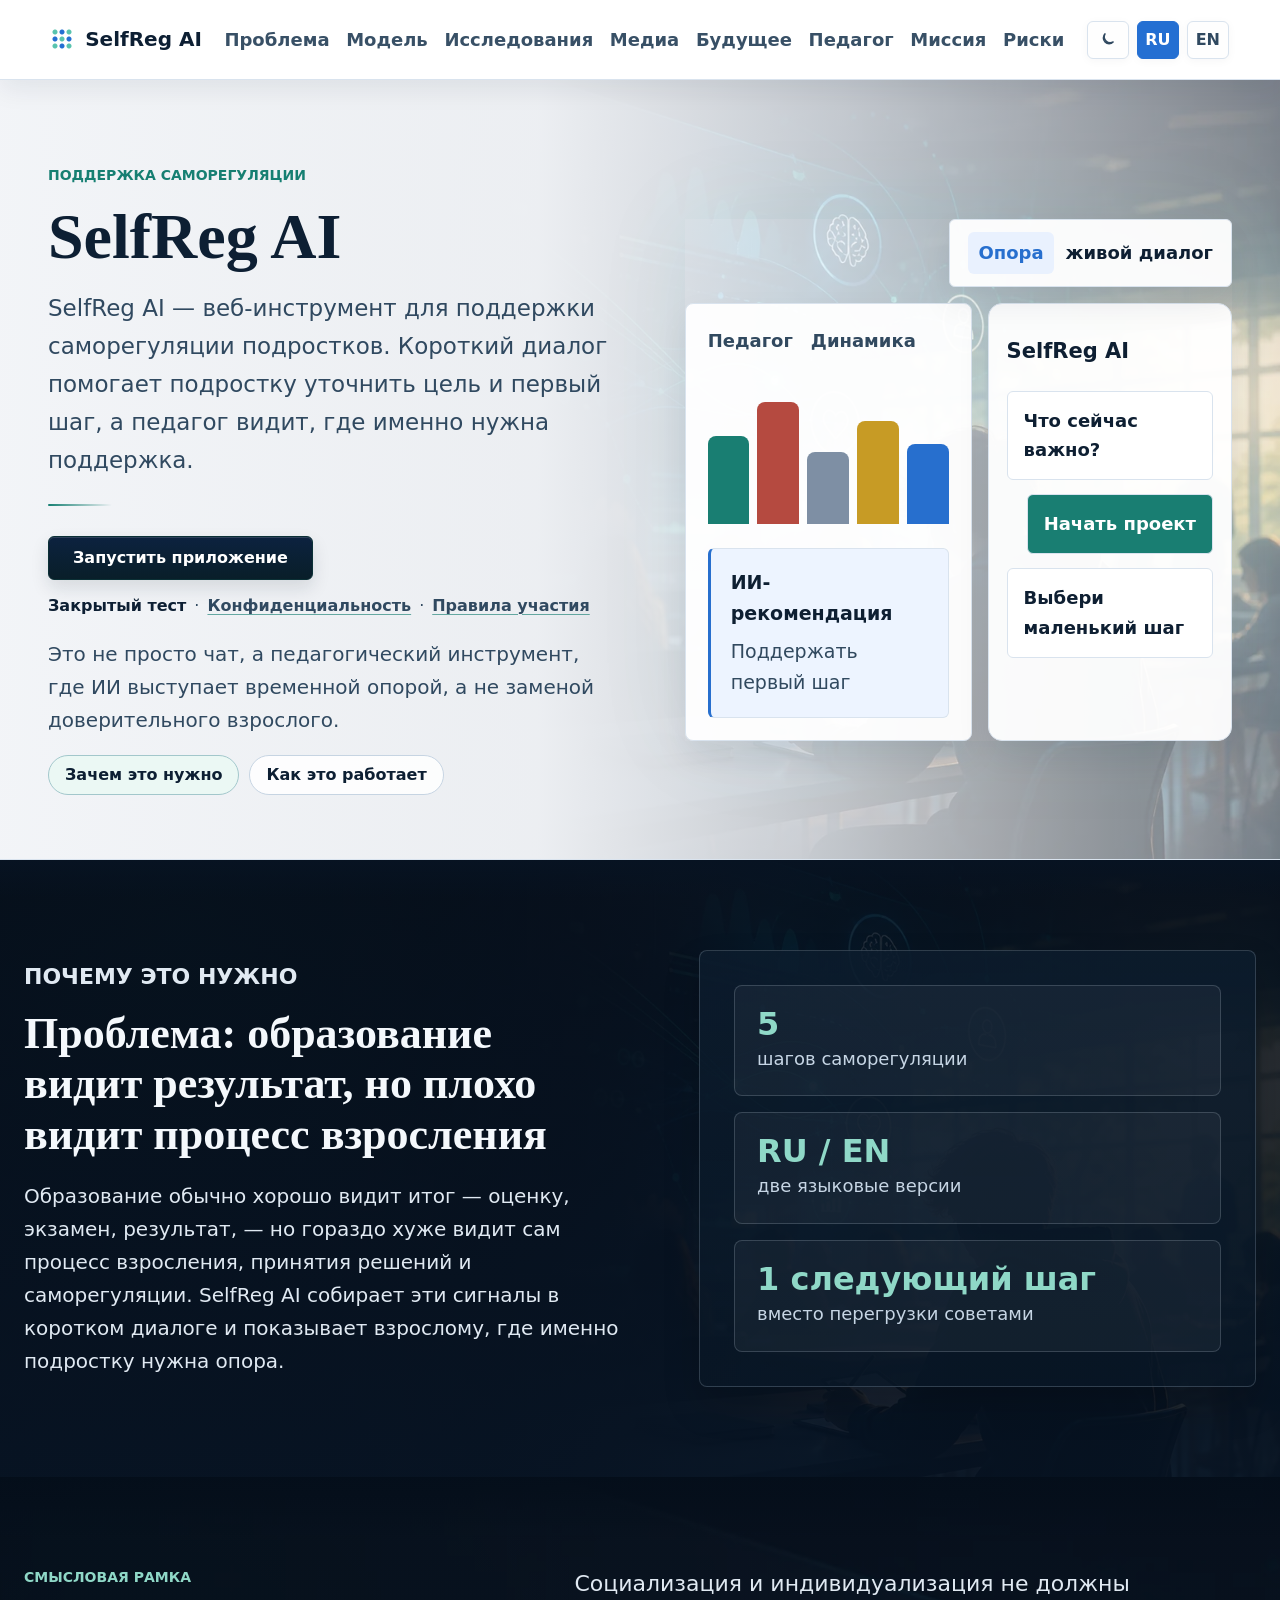
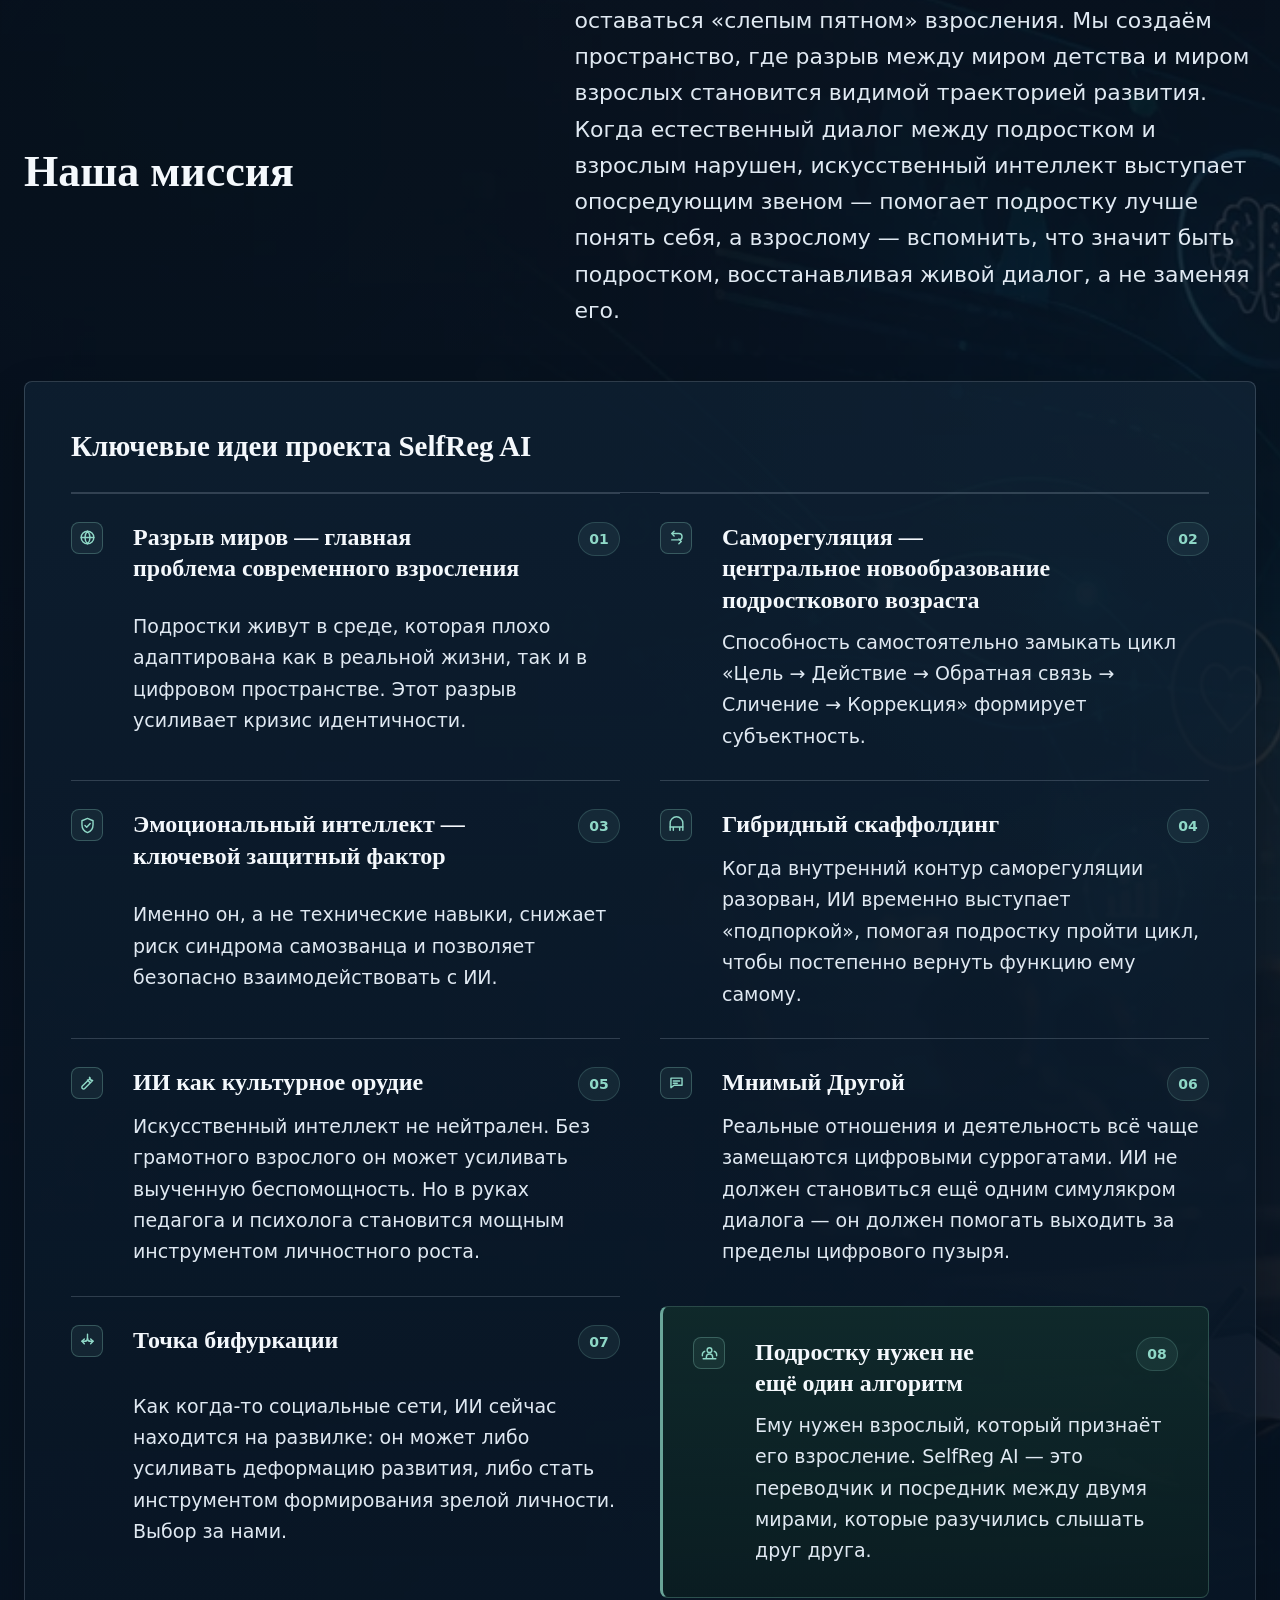
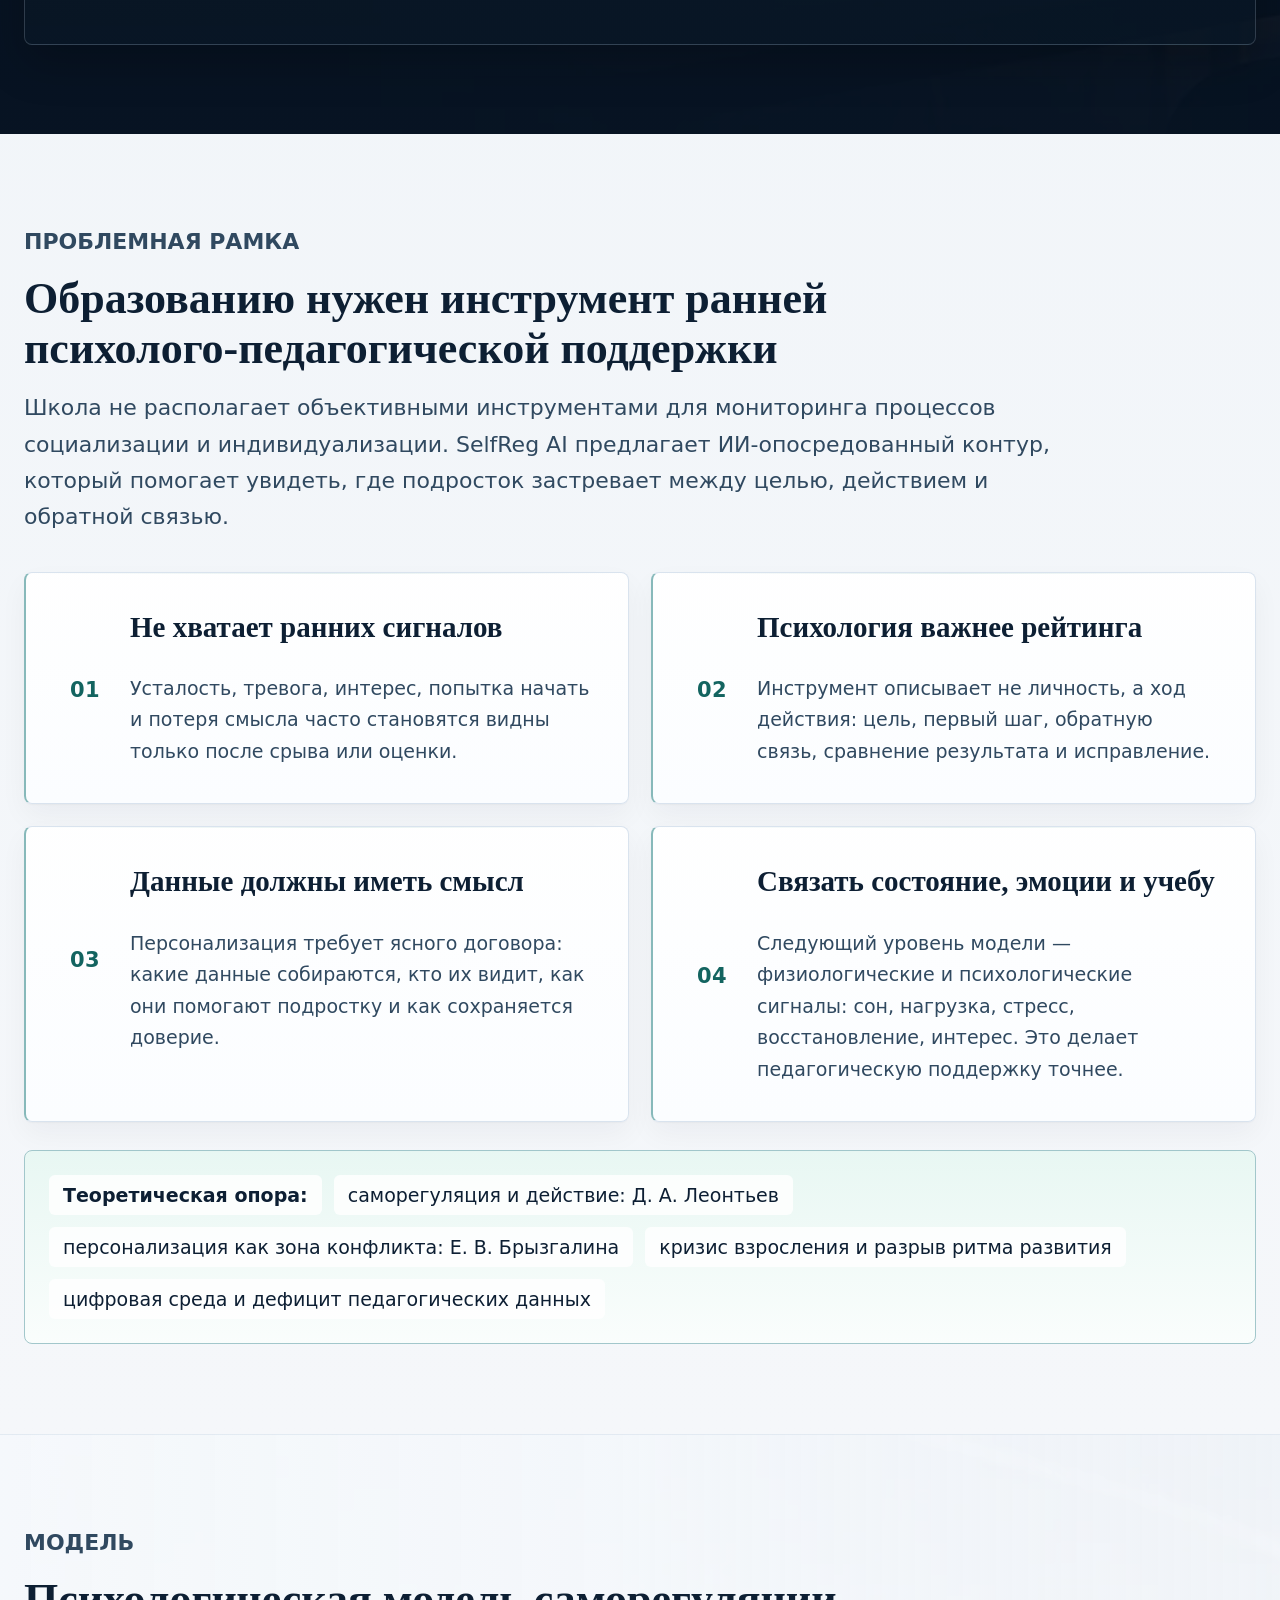
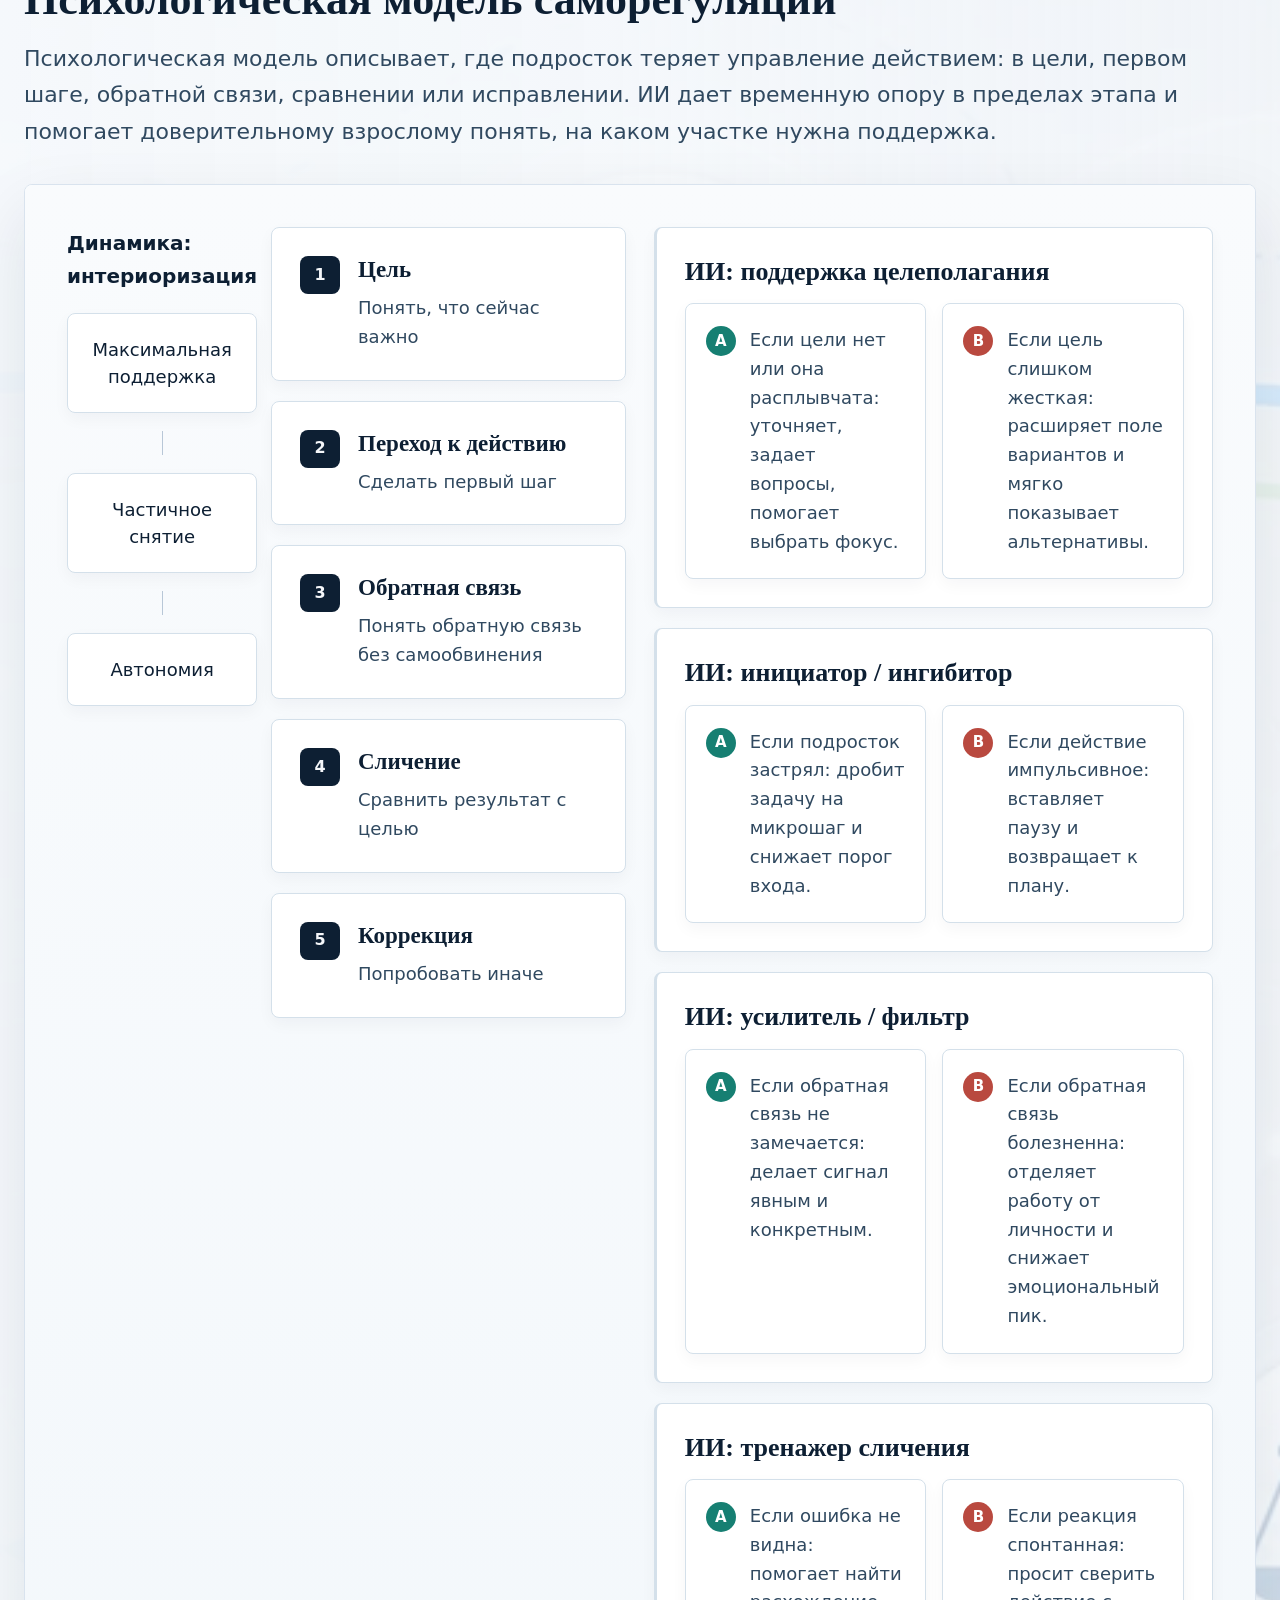
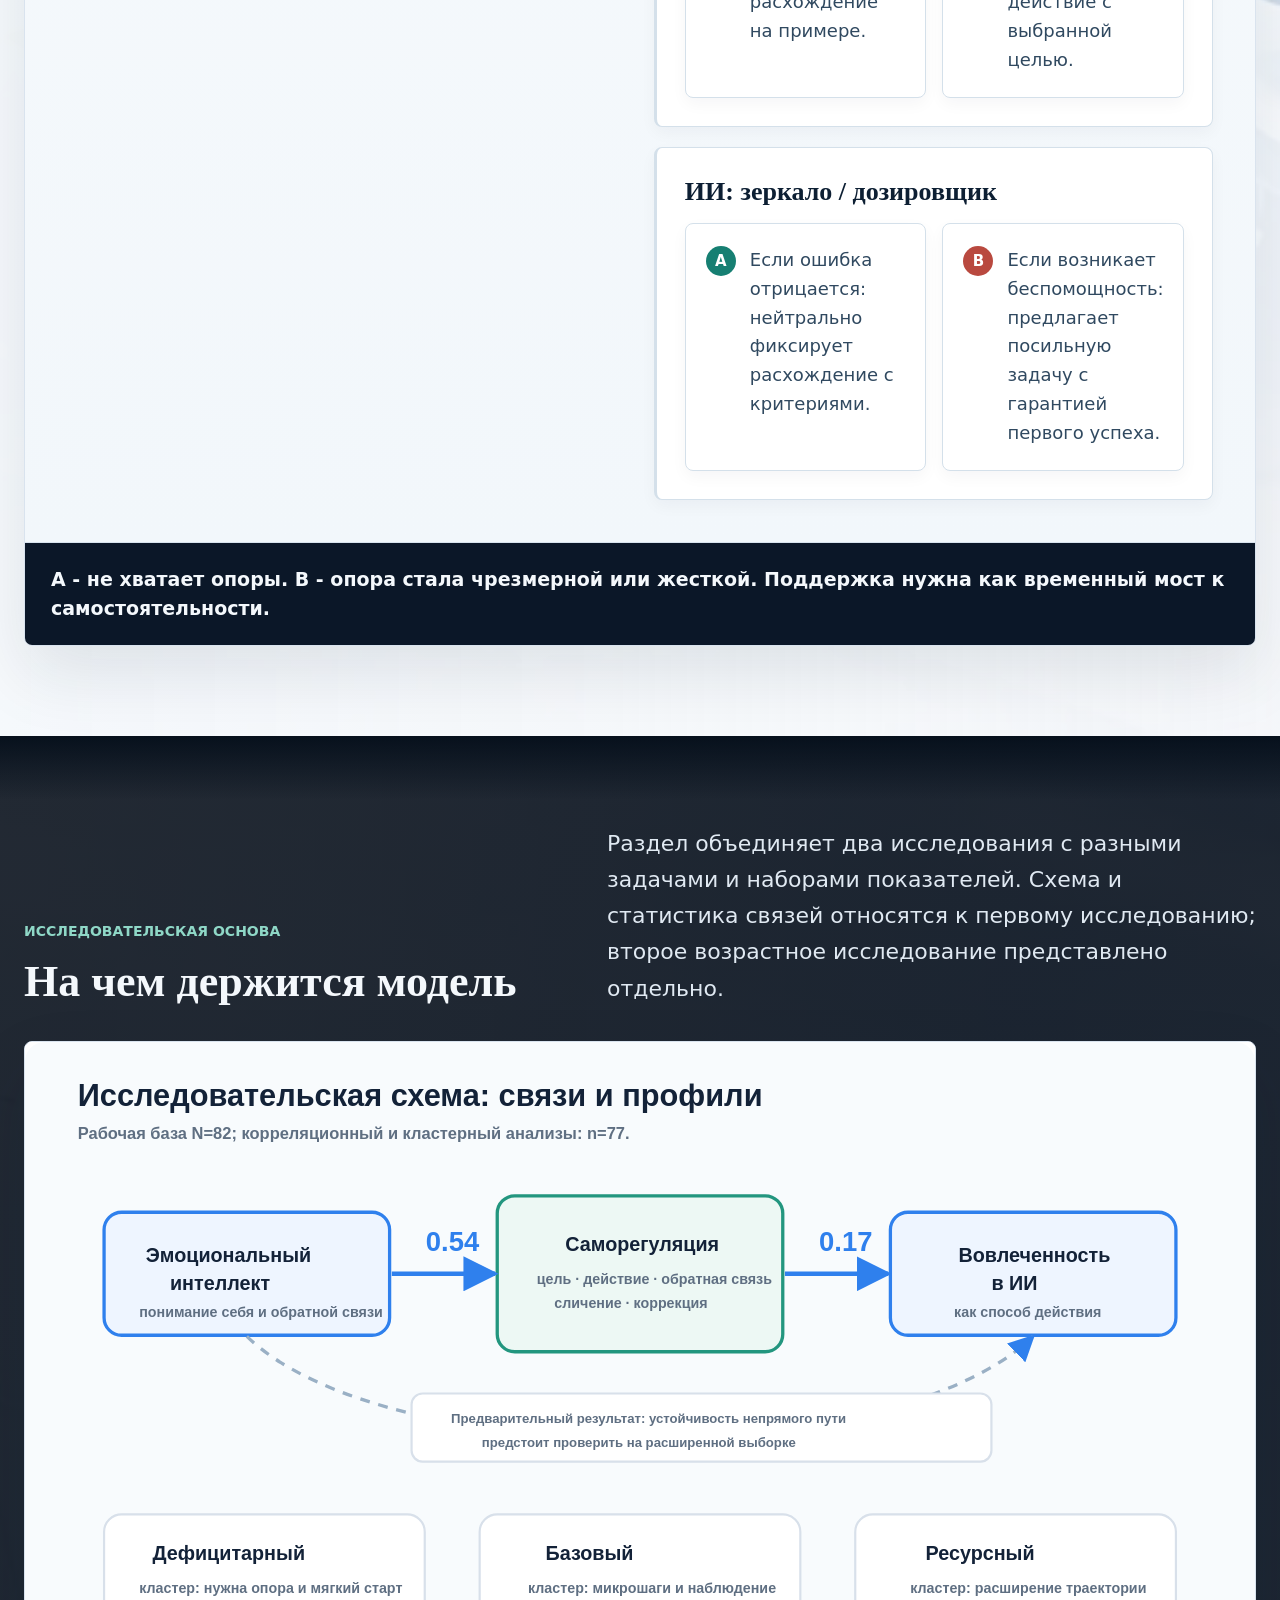
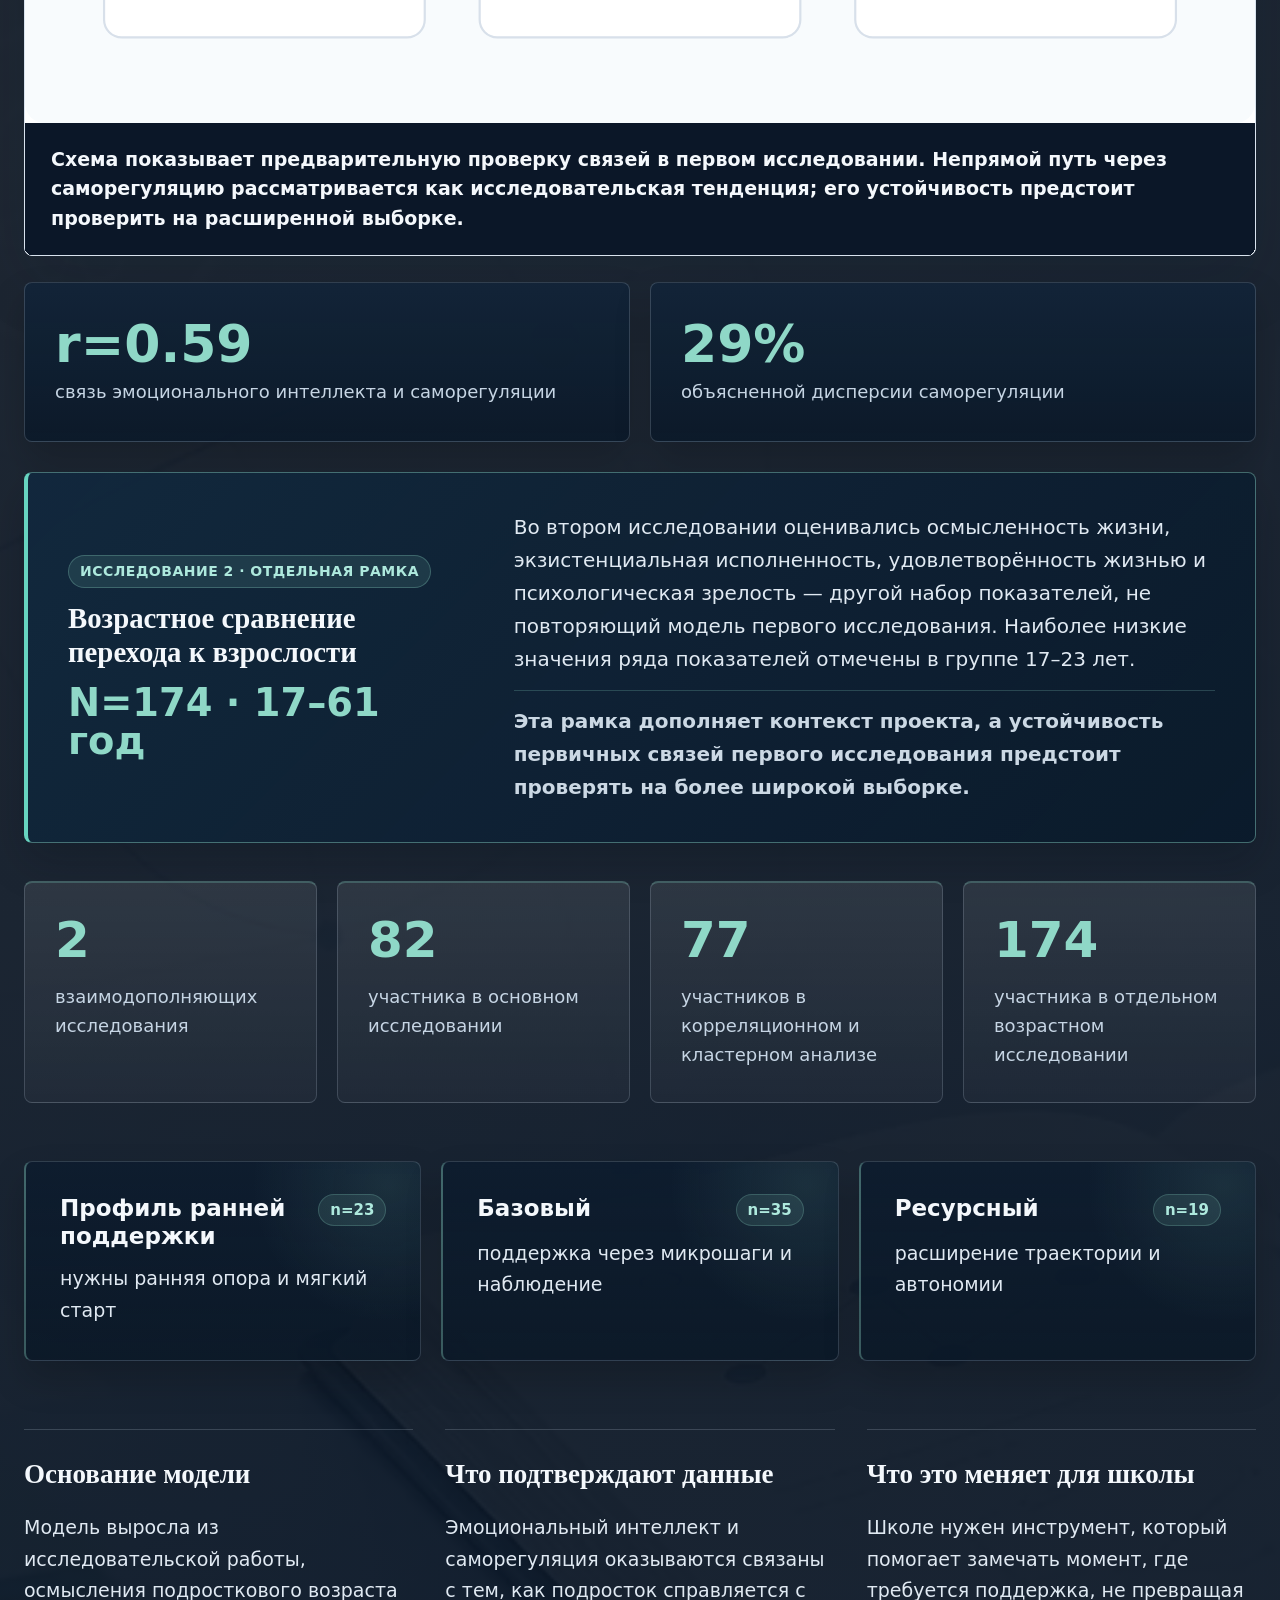
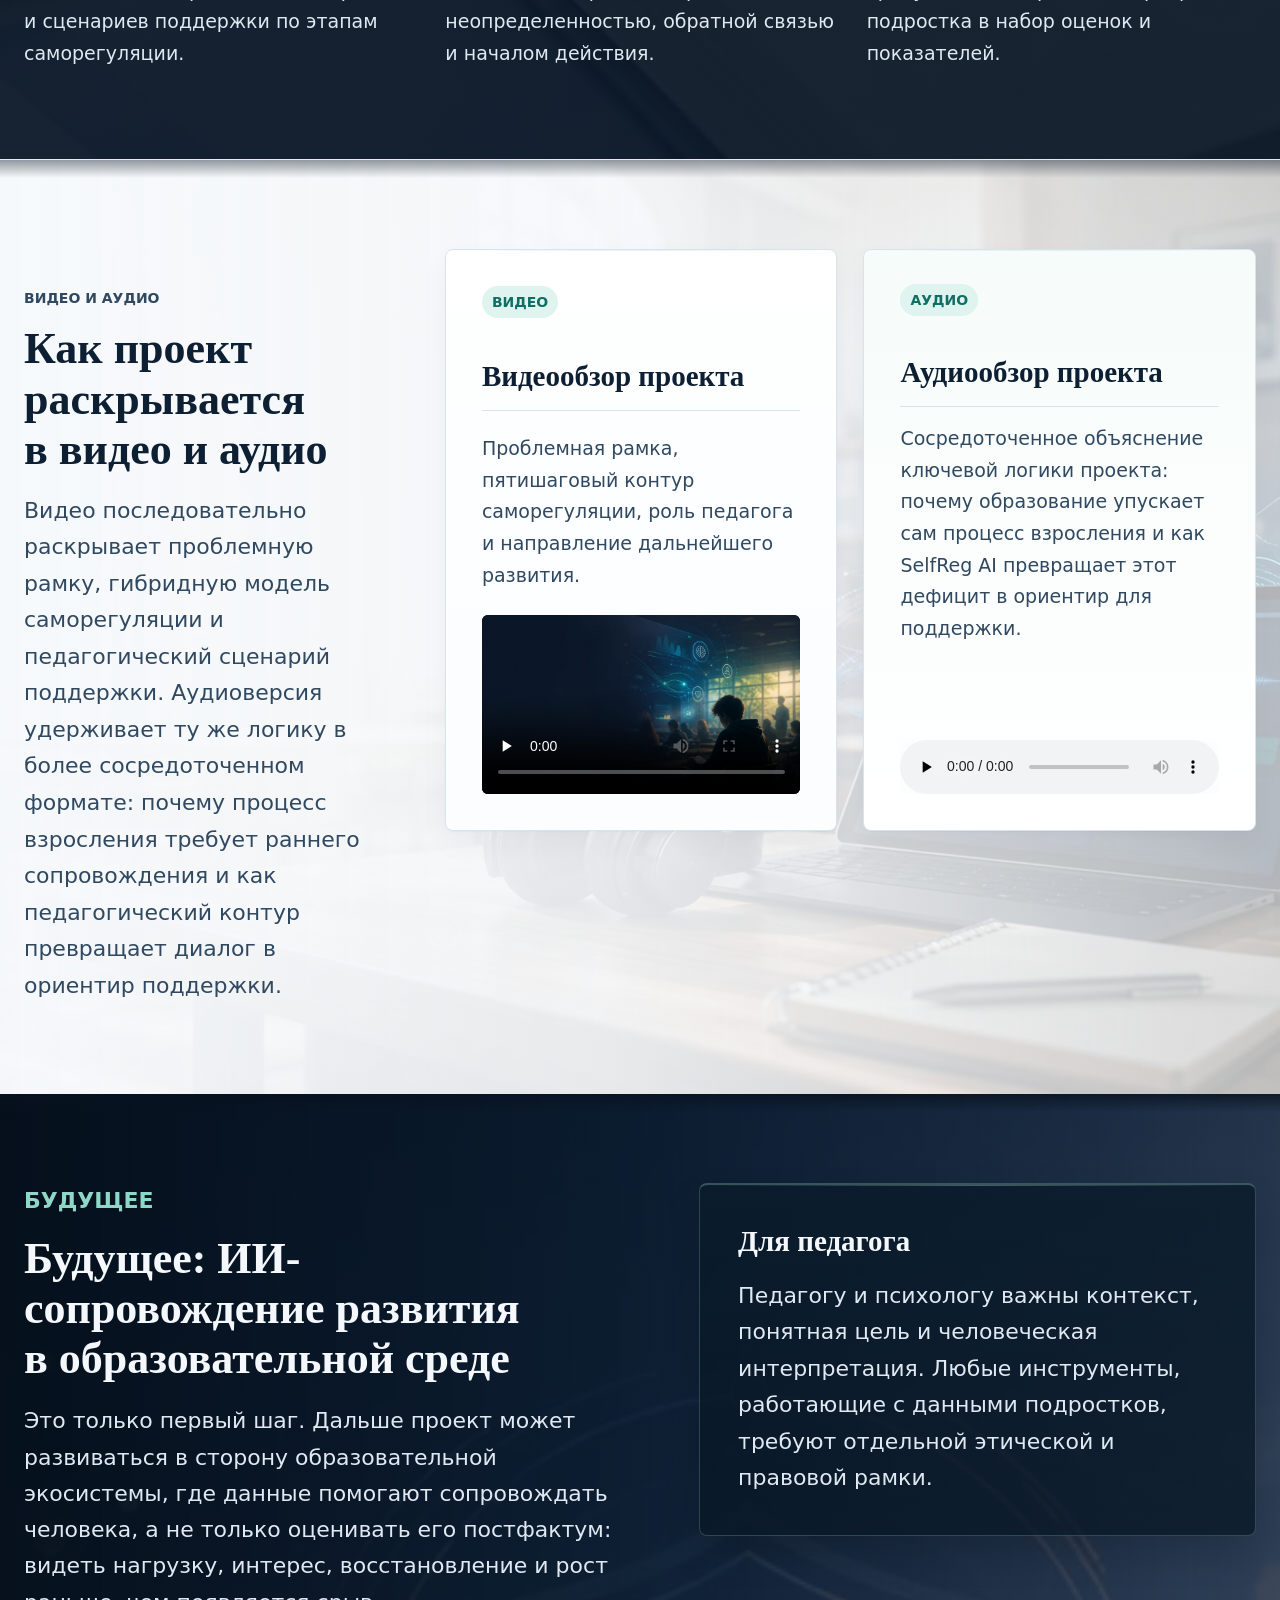
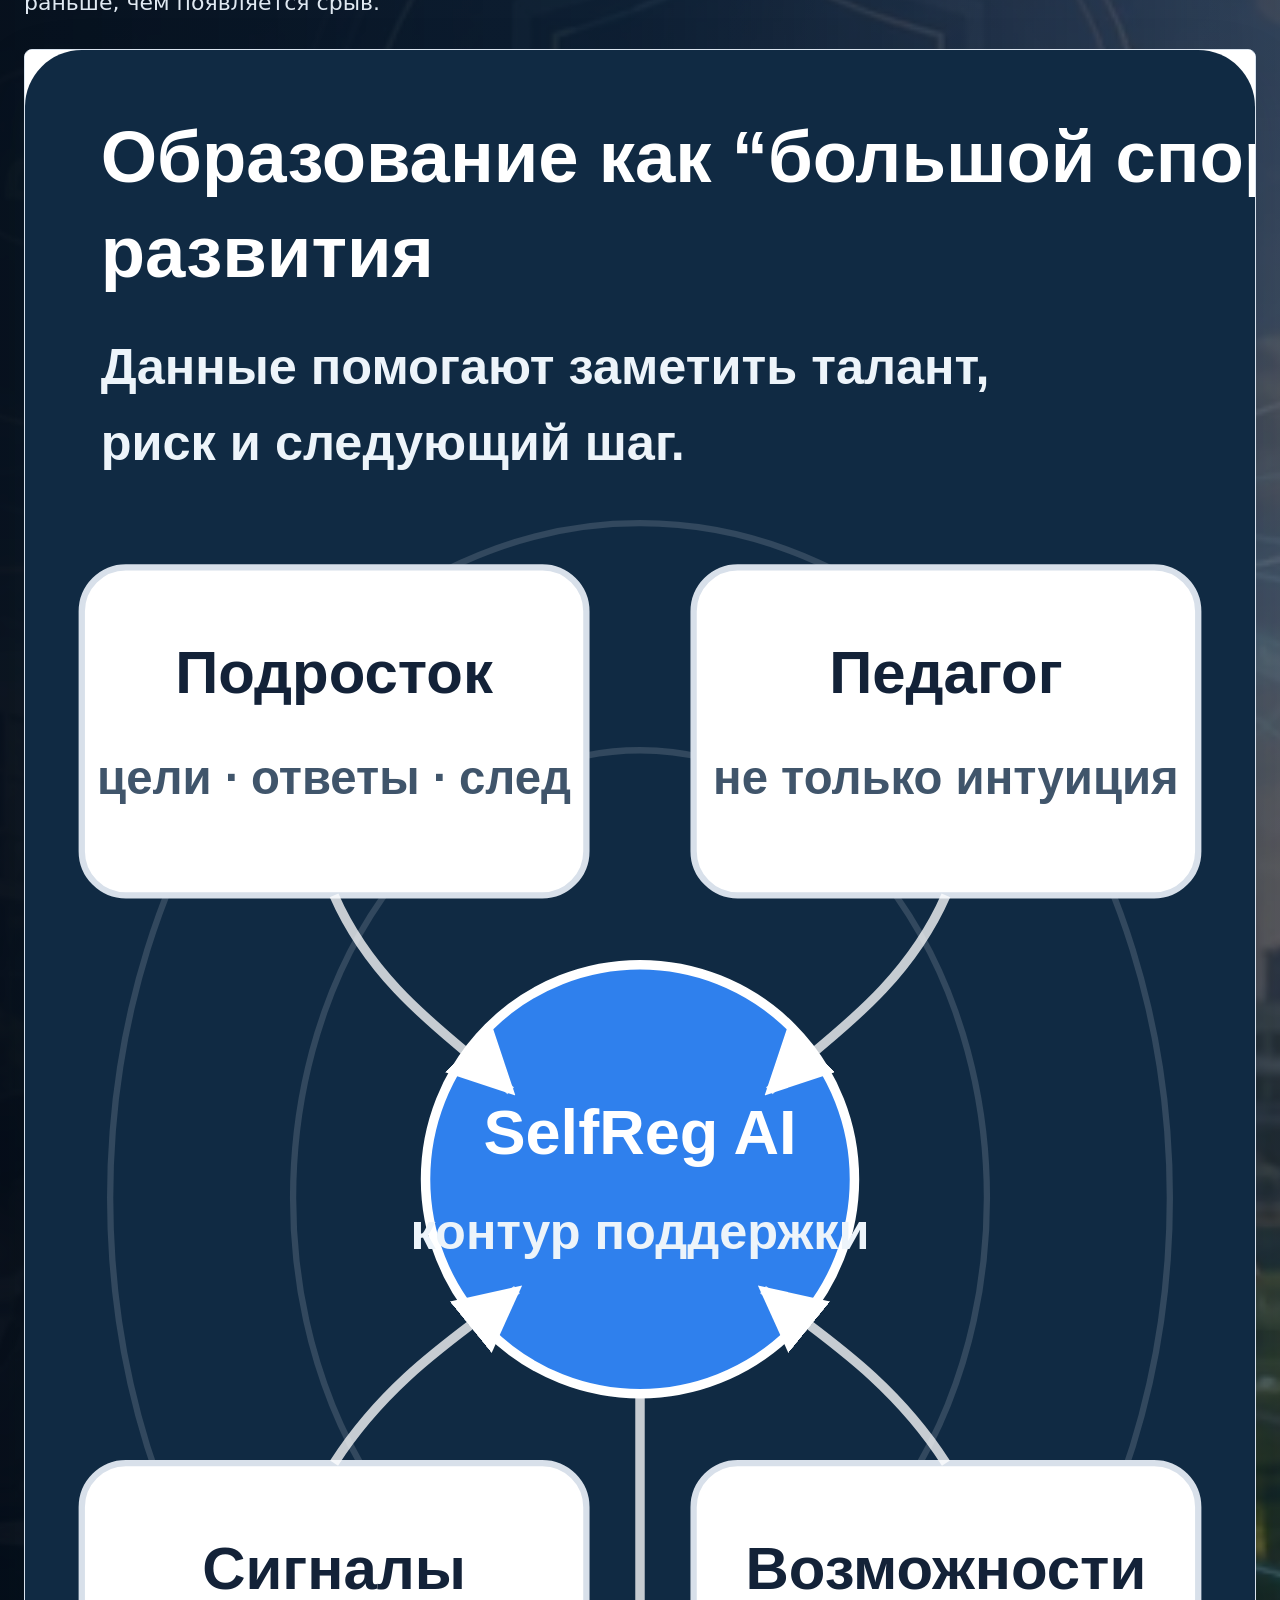
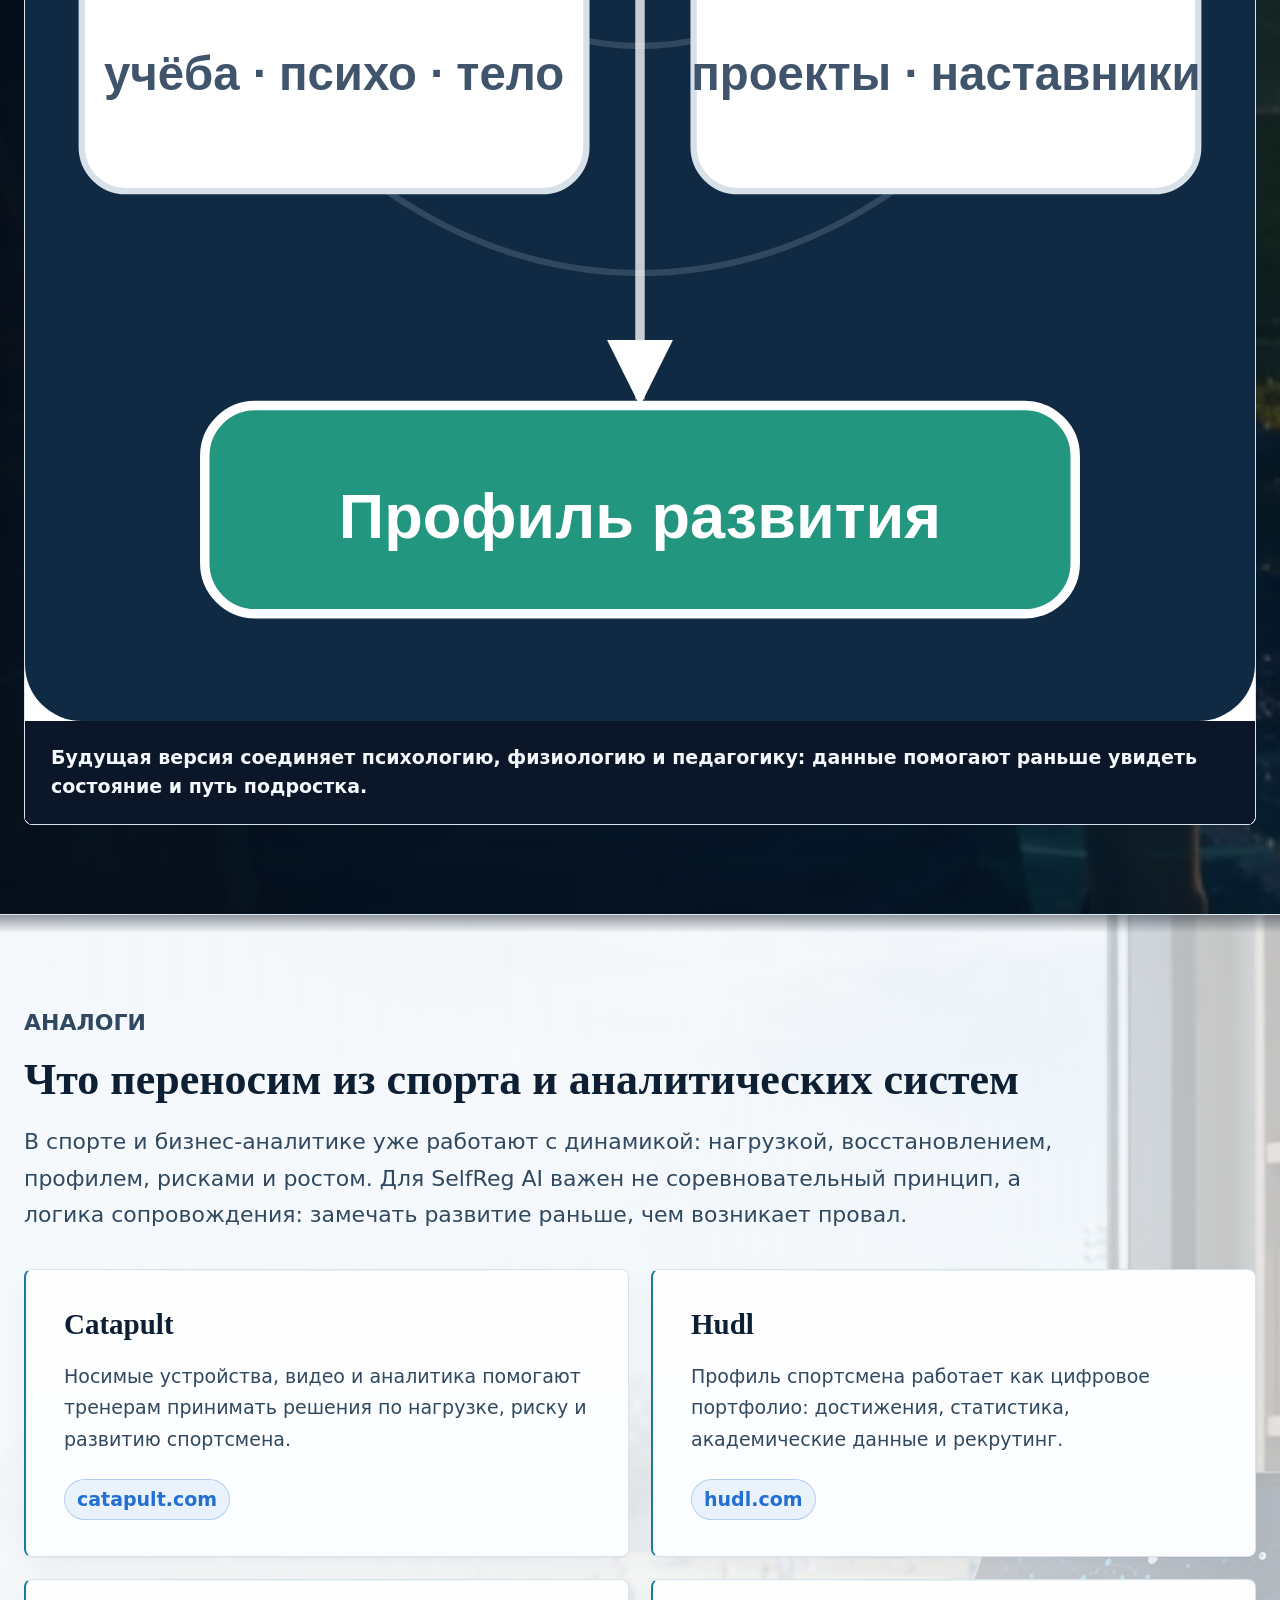
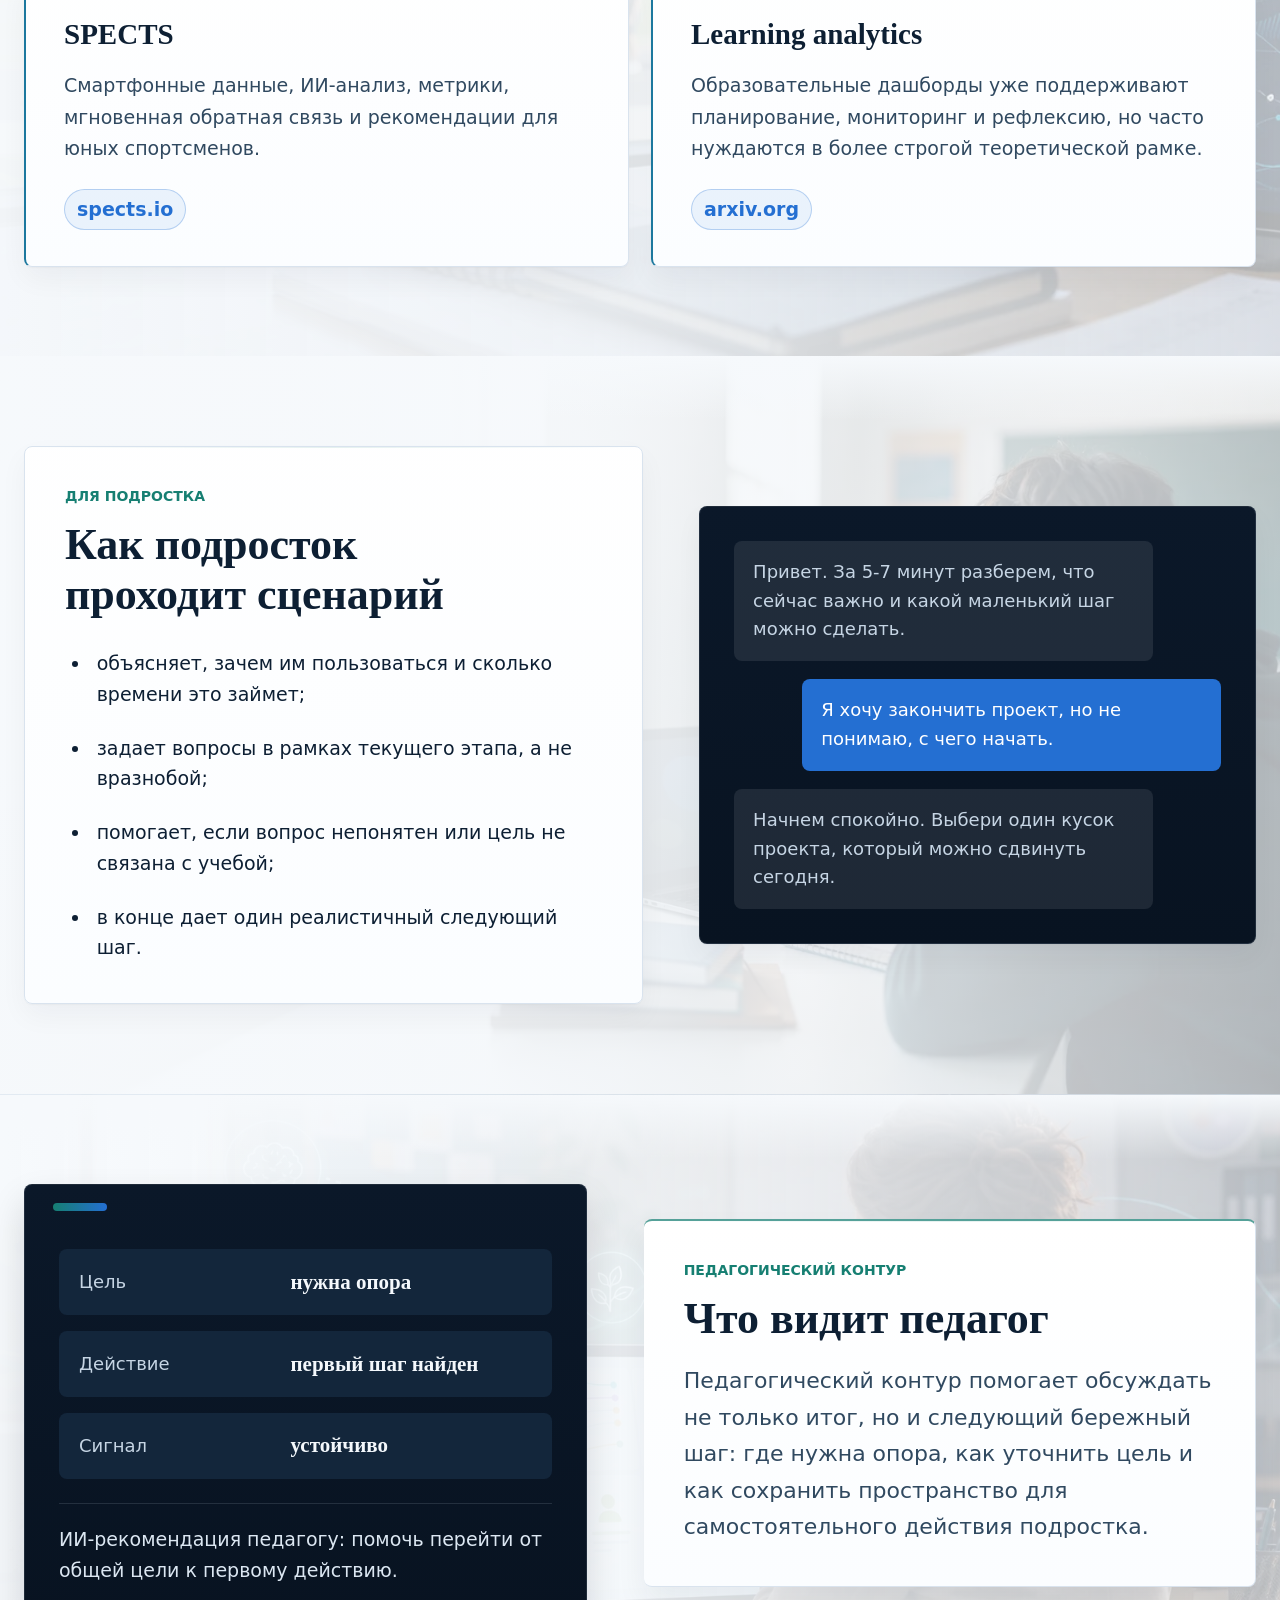
==== index.html @ c87f7f8f "feat: surface closed test links near launch" ====
﻿<!doctype html>
<html lang="ru">
  <head>
    <meta charset="utf-8" />
    <meta name="viewport" content="width=device-width, initial-scale=1" />
    <title data-i18n-title="documentTitle">SelfReg AI — поддержка саморегуляции подростков</title>
    <meta name="description" data-i18n-content="documentDescription" content="SelfReg AI — пространство педагогической поддержки саморегуляции подростков." />
    <meta name="robots" content="index, follow" />
    <meta name="theme-color" content="#2f80ed" />
    <link rel="canonical" data-seo-canonical href="https://selfreg-ai-networkschool.vercel.app/" />
    <link rel="alternate" hreflang="ru" href="https://selfreg-ai-networkschool.vercel.app/?lang=ru" />
    <link rel="alternate" hreflang="en" href="https://selfreg-ai-networkschool.vercel.app/?lang=en" />
    <link rel="alternate" hreflang="x-default" href="https://selfreg-ai-networkschool.vercel.app/" />
    <meta property="og:type" content="website" />
    <meta property="og:site_name" content="SelfReg AI" />
    <meta property="og:title" data-i18n-content="documentTitle" content="SelfReg AI — поддержка саморегуляции подростков" />
    <meta property="og:description" data-i18n-content="documentDescription" content="SelfReg AI — пространство педагогической поддержки саморегуляции подростков." />
    <meta property="og:url" data-seo-url content="https://selfreg-ai-networkschool.vercel.app/" />
    <meta property="og:image" content="https://selfreg-ai-networkschool.vercel.app/assets/bg-hero-selfreg-ai.png" />
    <meta property="og:image:width" content="1672" />
    <meta property="og:image:height" content="941" />
    <meta property="og:locale" data-seo-locale content="ru_RU" />
    <meta name="twitter:card" content="summary_large_image" />
    <meta name="twitter:title" data-i18n-content="documentTitle" content="SelfReg AI — поддержка саморегуляции подростков" />
    <meta name="twitter:description" data-i18n-content="documentDescription" content="SelfReg AI — пространство педагогической поддержки саморегуляции подростков." />
    <meta name="twitter:image" content="https://selfreg-ai-networkschool.vercel.app/assets/bg-hero-selfreg-ai.png" />
    <link rel="icon" href="favicon.svg" type="image/svg+xml" />
    <link rel="manifest" href="site.webmanifest" />
    <link rel="preload" as="image" href="assets/bg-hero-selfreg-ai.webp" />
  <link rel="stylesheet" href="styles.css?v=20260715-readability-v6" />
  </head>
  <body>
    <a class="skip-link" href="#top" data-i18n="skipToContent">Перейти к содержимому</a>
    <header class="nav">
      <a class="brand" href="#top" aria-label="Главная SelfReg AI" data-i18n-aria-label="brandHome">SelfReg AI</a>
      <nav class="primary-nav" aria-label="Основная навигация" data-i18n-aria-label="navLabel">
        <a href="#problem-frame" data-i18n="navProblem">Проблема</a>
        <a href="#loop" data-i18n="navLoop">Модель</a>
        <a href="#evidence" data-i18n="navArchitecture">Исследования</a>
        <a href="#media" data-i18n="navMedia">Медиа</a>
        <a href="#future" data-i18n="navFuture">Будущее</a>
        <a href="#teacher" data-i18n="navTeacher">Педагог</a>
        <a href="#mission" data-i18n="navMission">Миссия</a>
        <a href="#risks" data-i18n="navRisks">Риски</a>
      </nav>
      <details class="mobile-section-menu">
        <summary>
          <span data-i18n="mobileNavLabel">Разделы лендинга</span>
          <span class="mobile-section-menu-icon" aria-hidden="true"></span>
        </summary>
        <nav class="mobile-section-links" aria-label="Основная навигация" data-i18n-aria-label="navLabel">
          <a href="#problem-frame" data-i18n="navProblem">Проблема</a>
          <a href="#loop" data-i18n="navLoop">Модель</a>
          <a href="#evidence" data-i18n="navArchitecture">Исследования</a>
          <a href="#media" data-i18n="navMedia">Медиа</a>
          <a href="#future" data-i18n="navFuture">Будущее</a>
          <a href="#teacher" data-i18n="navTeacher">Педагог</a>
          <a href="#mission" data-i18n="navMission">Миссия</a>
          <a href="#risks" data-i18n="navRisks">Риски</a>
        </nav>
      </details>
      <div class="nav-actions">
        <button class="theme-toggle" type="button" data-theme-toggle aria-label="Включить тёмную тему" title="Включить тёмную тему">
          <svg class="theme-icon theme-icon-sun" viewBox="0 0 24 24" aria-hidden="true">
            <circle cx="12" cy="12" r="4"></circle>
            <path d="M12 2v2.5M12 19.5V22M4.93 4.93 6.7 6.7M17.3 17.3l1.77 1.77M2 12h2.5M19.5 12H22M4.93 19.07 6.7 17.3M17.3 6.7l1.77-1.77"></path>
          </svg>
          <svg class="theme-icon theme-icon-moon" viewBox="0 0 24 24" aria-hidden="true">
            <path d="M20 15.5A8.5 8.5 0 0 1 8.5 4 7 7 0 1 0 20 15.5Z"></path>
          </svg>
        </button>
        <div class="lang-switch" aria-label="Выбор языка" data-i18n-aria-label="languageLabel">
          <button data-lang-button="ru" type="button">RU</button>
          <button data-lang-button="en" type="button">EN</button>
        </div>
      </div>
    </header>

    <main id="top">
      <section class="hero" aria-labelledby="hero-title">
        <div class="hero-visual" aria-hidden="true">
          <div class="teacher-mockup">
            <div class="mockup-topline">
              <span data-i18n="visualTeacher">Педагог</span>
              <span data-i18n="visualDashboard">Динамика</span>
            </div>
            <div class="stage-bars">
              <span class="stage goal"></span>
              <span class="stage action"></span>
              <span class="stage feedback"></span>
              <span class="stage compare"></span>
              <span class="stage correct"></span>
            </div>
            <div class="insight-card">
              <b data-i18n="visualInsightTitle">ИИ-рекомендация</b>
              <span data-i18n="visualInsightText">Поддержать первый шаг</span>
            </div>
          </div>
          <div class="student-phone">
            <div class="phone-header">SelfReg AI</div>
            <div class="phone-bubble bot" data-i18n="visualQuestion">Что сейчас важно?</div>
            <div class="phone-bubble user" data-i18n="visualAnswer">Начать проект</div>
            <div class="phone-bubble bot" data-i18n="visualNextStep">Выбери маленький шаг</div>
          </div>
          <div class="api-key">
            <span data-i18n="visualApiMode">Опора</span>
            <b data-i18n="visualApi">живой диалог</b>
          </div>
        </div>
        <div class="hero-copy">
          <p class="eyebrow" data-i18n="eyebrow">Поддержка саморегуляции</p>
          <h1 id="hero-title">SelfReg AI</h1>
          <p class="lead" data-i18n="lead">SelfReg AI — веб-инструмент для поддержки саморегуляции подростков. Короткий диалог помогает подростку уточнить цель и первый шаг, а педагог видит, где именно нужна поддержка.</p>
          <div class="actions app-actions" aria-label="Application link">
            <a class="primary" href="https://selfreg-ai.vercel.app" target="_blank" rel="noopener" data-i18n="appLink">Запустить приложение</a>
          </div>
          <div class="hero-test-links">
            <strong data-i18n="footerLegal">Закрытый тест</strong>
            <span aria-hidden="true">·</span>
            <a href="privacy?lang=ru" data-legal-page="privacy" data-i18n="footerPrivacy">Конфиденциальность</a>
            <span aria-hidden="true">·</span>
            <a href="terms?lang=ru" data-legal-page="terms" data-i18n="footerTerms">Правила участия</a>
          </div>
          <p class="hero-note" data-i18n="heroNote">Это не просто чат, а педагогический инструмент, где ИИ выступает временной опорой, а не заменой доверительного взрослого.</p>
          <div class="hero-links">
            <a class="primary" href="#story" data-i18n="primaryProblem">Зачем это нужно</a>
            <a class="secondary" href="#loop" data-i18n="secondary">Как это работает</a>
          </div>
        </div>
      </section>

      <section id="story" class="section">
        <div class="content split story-shell">
          <div>
            <p class="section-kicker" data-i18n="storyKicker">Почему это нужно</p>
            <h2 data-i18n="storyTitle">Проблема: образование видит результат, но плохо видит процесс взросления</h2>
            <p data-i18n="storyText">В школе обычно фиксируются оценки, посещаемость, дисциплина и итог работы. Но педагог редко видит, как подросток ставит цель, где застревает перед первым шагом, как переживает обратную связь и где теряет саморегуляцию. SelfReg AI собирает эти сигналы в коротком диалоге и показывает их взрослому в понятной форме.</p>
          </div>
          <div class="evidence-panel" aria-label="Project focus">
            <div><strong>5</strong><span data-i18n="metricLoop">шагов саморегуляции</span></div>
            <div><strong>RU / EN</strong><span data-i18n="metricLang">две языковые версии</span></div>
            <div><strong data-i18n="metricApiLabel">1 следующий шаг</strong><span data-i18n="metricByok">вместо перегрузки советами</span></div>
          </div>
        </div>
      </section>

      <section id="mission" class="section">
        <div class="content">
          <div class="mission-shell">
            <div class="mission-intro">
              <p class="section-kicker" data-i18n="missionKicker">Смысловая рамка</p>
              <h2 data-i18n="missionTitle">Наша миссия</h2>
              <p class="wide" data-i18n="missionIntro">Социализация и индивидуализация не должны оставаться «слепым пятном» взросления. Мы создаём пространство, где разрыв между миром детства и миром взрослых становится видимой траекторией развития. Когда естественный диалог между подростком и взрослым нарушен, искусственный интеллект выступает опосредующим звеном — помогает подростку лучше понять себя, а взрослому — вспомнить, что значит быть подростком, восстанавливая живой диалог, а не заменяя его.</p>
            </div>
            <div class="mission-principles">
              <div class="mission-principles-head">
                <h3 data-i18n="missionKeyIdeasTitle">Ключевые идеи проекта SelfReg AI</h3>
              </div>
              <div class="principles-grid">
                <article class="principle-card">
                  <span class="principle-number">01</span>
                  <span class="principle-icon icon-world" aria-hidden="true">
                    <svg viewBox="0 0 24 24"><circle cx="12" cy="12" r="8"></circle><path d="M4 12h16M12 4c2.2 2.1 3.2 4.8 3.2 8s-1 5.9-3.2 8M12 4C9.8 6.1 8.8 8.8 8.8 12s1 5.9 3.2 8"></path></svg>
                  </span>
                  <h4 data-i18n="missionPoint1Title">Разрыв миров — главная проблема современного взросления</h4>
                  <p data-i18n="missionPoint1Text">Подростки живут в среде, которая плохо адаптирована как в реальной жизни, так и в цифровом пространстве. Этот разрыв усиливает кризис идентичности.</p>
                </article>
                <article class="principle-card">
                  <span class="principle-number">02</span>
                  <span class="principle-icon icon-loop" aria-hidden="true">
                    <svg viewBox="0 0 24 24"><path d="M7 7h8a4 4 0 0 1 0 8H6"></path><path d="m9 4-3 3 3 3M15 20l3-3-3-3"></path></svg>
                  </span>
                  <h4 data-i18n="missionPoint2Title">Саморегуляция — центральное новообразование подросткового возраста</h4>
                  <p data-i18n="missionPoint2Text">Способность самостоятельно замыкать цикл «Цель → Действие → Обратная связь → Сличение → Коррекция» формирует субъектность.</p>
                </article>
                <article class="principle-card">
                  <span class="principle-number">03</span>
                  <span class="principle-icon icon-shield" aria-hidden="true">
                    <svg viewBox="0 0 24 24"><path d="M12 3 5 6v5c0 4.5 2.8 8.4 7 10 4.2-1.6 7-5.5 7-10V6l-7-3Z"></path><path d="m8.8 12 2.2 2.2 4.4-4.7"></path></svg>
                  </span>
                  <h4 data-i18n="missionPoint3Title">Эмоциональный интеллект — ключевой защитный фактор</h4>
                  <p data-i18n="missionPoint3Text">Именно он, а не технические навыки, снижает риск синдрома самозванца и позволяет безопасно взаимодействовать с ИИ.</p>
                </article>
                <article class="principle-card">
                  <span class="principle-number">04</span>
                  <span class="principle-icon icon-bridge" aria-hidden="true">
                    <svg viewBox="0 0 24 24"><path d="M4 18V9a8 8 0 0 1 16 0v9"></path><path d="M4 14h16M8 18v-4M16 18v-4"></path></svg>
                  </span>
                  <h4 data-i18n="missionPoint4Title">Гибридный скаффолдинг</h4>
                  <p data-i18n="missionPoint4Text">Когда внутренний контур саморегуляции разорван, ИИ временно выступает «подпоркой», помогая подростку пройти цикл, чтобы постепенно вернуть функцию ему самому.</p>
                </article>
                <article class="principle-card">
                  <span class="principle-number">05</span>
                  <span class="principle-icon icon-tool" aria-hidden="true">
                    <svg viewBox="0 0 24 24"><path d="M14.5 5.5a4 4 0 0 0 4 4L8.5 19.5a2.1 2.1 0 0 1-3-3L15.5 6.5a4 4 0 0 0-1-1Z"></path><path d="m12 9 3 3"></path></svg>
                  </span>
                  <h4 data-i18n="missionPoint5Title">ИИ как культурное орудие</h4>
                  <p data-i18n="missionPoint5Text">Искусственный интеллект не нейтрален. Без грамотного взрослого он может усиливать выученную беспомощность. Но в руках педагога и психолога становится мощным инструментом личностного роста.</p>
                </article>
                <article class="principle-card">
                  <span class="principle-number">06</span>
                  <span class="principle-icon icon-dialog" aria-hidden="true">
                    <svg viewBox="0 0 24 24"><path d="M5 6.5h14v9H9l-4 3v-12Z"></path><path d="M8 10h8M8 13h5"></path></svg>
                  </span>
                  <h4 data-i18n="missionPoint6Title">Мнимый Другой</h4>
                  <p data-i18n="missionPoint6Text">Реальные отношения и деятельность всё чаще замещаются цифровыми суррогатами. ИИ не должен становиться ещё одним симулякром диалога — он должен помогать выходить за пределы цифрового пузыря.</p>
                </article>
                <article class="principle-card">
                  <span class="principle-number">07</span>
                  <span class="principle-icon icon-choice" aria-hidden="true">
                    <svg viewBox="0 0 24 24"><path d="M12 4v5c0 2.2-1.8 4-4 4H5"></path><path d="M12 9c0 2.2 1.8 4 4 4h3"></path><path d="m16 10 3 3-3 3M8 10l-3 3 3 3"></path></svg>
                  </span>
                  <h4 data-i18n="missionPoint7Title">Точка бифуркации</h4>
                  <p data-i18n="missionPoint7Text">Как когда-то социальные сети, ИИ сейчас находится на развилке: он может либо усиливать деформацию развития, либо стать инструментом формирования зрелой личности. Выбор за нами.</p>
                </article>
                <article class="principle-card principle-card-featured">
                  <span class="principle-number">08</span>
                  <span class="principle-icon icon-adult" aria-hidden="true">
                    <svg viewBox="0 0 24 24"><path d="M8 19v-1a4 4 0 0 1 8 0v1"></path><circle cx="12" cy="9" r="3"></circle><path d="M4 20h16M18 10.5c1.7.6 3 2.2 3 4.1V16M6 10.5c-1.7.6-3 2.2-3 4.1V16"></path></svg>
                  </span>
                  <h4 data-i18n="missionPoint8Title">Подростку нужен не ещё один алгоритм</h4>
                  <p data-i18n="missionPoint8Text">Ему нужен взрослый, который признаёт его взросление. SelfReg AI — это переводчик и посредник между двумя мирами, которые разучились слышать друг друга.</p>
                </article>
              </div>
            </div>
          </div>
        </div>
      </section>

      <section id="problem-frame" class="section problem-frame">
        <div class="content">
          <p class="section-kicker" data-i18n="problemKicker">Проблемная рамка</p>
          <h2 data-i18n="problemTitle">Образованию нужен инструмент ранней психолого-педагогической поддержки</h2>
          <p class="wide" data-i18n="problemText">Школа не располагает объективными инструментами для мониторинга процессов социализации и индивидуализации. SelfReg AI предлагает ИИ-опосредованный контур, который помогает увидеть, где подросток застревает между целью, действием и обратной связью.</p>
          <div class="problem-grid">
            <article>
              <span>01</span>
              <h3 data-i18n="problemCard1Title">Не хватает ранних сигналов</h3>
              <p data-i18n="problemCard1Text">Усталость, тревога, интерес, попытка начать и потеря смысла часто становятся видны только после срыва или оценки.</p>
            </article>
            <article>
              <span>02</span>
              <h3 data-i18n="problemCard2Title">Психология важнее рейтинга</h3>
              <p data-i18n="problemCard2Text">Инструмент описывает не личность, а ход действия: цель, первый шаг, обратную связь, сравнение результата и исправление.</p>
            </article>
            <article>
              <span>03</span>
              <h3 data-i18n="problemCard3Title">Данные должны иметь смысл</h3>
              <p data-i18n="problemCard3Text">Персонализация требует ясного договора: какие данные собираются, кто их видит, как они помогают подростку и как сохраняется доверие.</p>
            </article>
            <article>
              <span>04</span>
              <h3 data-i18n="problemCard4Title">Связать состояние, эмоции и учебу</h3>
              <p data-i18n="problemCard4Text">Следующий уровень модели — физиологические и психологические сигналы: сон, нагрузка, стресс, восстановление, интерес. Это делает педагогическую поддержку точнее.</p>
            </article>
          </div>
          <div class="theory-strip">
            <b data-i18n="problemTheoryLead">Теоретическая опора:</b>
            <span data-i18n="problemTheory1">саморегуляция и действие: Д. А. Леонтьев</span>
            <span data-i18n="problemTheory2">персонализация как зона конфликта: Брызгалина</span>
            <span data-i18n="problemTheory3">кризис взросления и разрыв ритма развития</span>
            <span data-i18n="problemTheory4">цифровая среда и дефицит педагогических данных</span>
          </div>
        </div>
      </section>

      <section id="loop" class="section light">
        <div class="content">
          <p class="section-kicker" data-i18n="loopKicker">Модель</p>
          <h2 data-i18n="loopTitle">Психологическая модель саморегуляции</h2>
          <p class="model-lead" data-i18n="modelLead">Психологическая модель описывает, где подросток теряет управление действием: в цели, первом шаге, обратной связи, сравнении или исправлении. ИИ дает временную опору в пределах этапа и помогает доверительному взрослому понять, на каком участке нужна поддержка.</p>
          <figure class="model-figure model-figure-html">
            <div class="model-detail" aria-label="Hybrid self-regulation model">
              <aside class="model-support-rail">
                <p class="model-mini-title" data-i18n="modelSupportTitle">Динамика: интериоризация</p>
                <div class="support-step" data-i18n="modelSupport1">Максимальная поддержка</div>
                <div class="support-arrow" aria-hidden="true"></div>
                <div class="support-step" data-i18n="modelSupport2">Частичное снятие</div>
                <div class="support-arrow" aria-hidden="true"></div>
                <div class="support-step" data-i18n="modelSupport3">Автономия</div>
              </aside>
              <div class="model-loop-column">
                <article class="model-stage-card">
                  <span class="stage-number">1</span>
                  <div>
                    <h3 data-i18n="modelStage1Title">Цель</h3>
                    <p data-i18n="modelStage1Text">Понять, что сейчас важно</p>
                  </div>
                </article>
                <article class="model-stage-card">
                  <span class="stage-number">2</span>
                  <div>
                    <h3 data-i18n="modelStage2Title">Переход к действию</h3>
                    <p data-i18n="modelStage2Text">Сделать первый шаг</p>
                  </div>
                </article>
                <article class="model-stage-card">
                  <span class="stage-number">3</span>
                  <div>
                    <h3 data-i18n="modelStage3Title">Обратная связь</h3>
                    <p data-i18n="modelStage3Text">Понять обратную связь без самообвинения</p>
                  </div>
                </article>
                <article class="model-stage-card">
                  <span class="stage-number">4</span>
                  <div>
                    <h3 data-i18n="modelStage4Title">Сличение</h3>
                    <p data-i18n="modelStage4Text">Сравнить результат с целью</p>
                  </div>
                </article>
                <article class="model-stage-card">
                  <span class="stage-number">5</span>
                  <div>
                    <h3 data-i18n="modelStage5Title">Коррекция</h3>
                    <p data-i18n="modelStage5Text">Попробовать иначе</p>
                  </div>
                </article>
              </div>
              <div class="model-ai-column">
                <article class="ai-role-card">
                  <h3 data-i18n="modelAi1Title">ИИ: поддержка целеполагания</h3>
                  <div class="ab-grid">
                    <div class="ab-item ab-a"><b>A</b><span data-i18n="model1AText">Если цели нет или она расплывчата: уточняет, задает вопросы, помогает выбрать фокус.</span></div>
                    <div class="ab-item ab-b"><b>B</b><span data-i18n="model1BText">Если цель слишком жесткая: расширяет поле вариантов и мягко показывает альтернативы.</span></div>
                  </div>
                </article>
                <article class="ai-role-card">
                  <h3 data-i18n="modelAi2Title">ИИ: инициатор / ингибитор</h3>
                  <div class="ab-grid">
                    <div class="ab-item ab-a"><b>A</b><span data-i18n="model2AText">Если подросток застрял: дробит задачу на микрошаг и снижает порог входа.</span></div>
                    <div class="ab-item ab-b"><b>B</b><span data-i18n="model2BText">Если действие импульсивное: вставляет паузу и возвращает к плану.</span></div>
                  </div>
                </article>
                <article class="ai-role-card">
                  <h3 data-i18n="modelAi3Title">ИИ: усилитель / фильтр</h3>
                  <div class="ab-grid">
                    <div class="ab-item ab-a"><b>A</b><span data-i18n="model3AText">Если обратная связь не замечается: делает сигнал явным и конкретным.</span></div>
                    <div class="ab-item ab-b"><b>B</b><span data-i18n="model3BText">Если обратная связь болезненна: отделяет работу от личности и снижает эмоциональный пик.</span></div>
                  </div>
                </article>
                <article class="ai-role-card">
                  <h3 data-i18n="modelAi4Title">ИИ: тренажер сличения</h3>
                  <div class="ab-grid">
                    <div class="ab-item ab-a"><b>A</b><span data-i18n="model4AText">Если ошибка не видна: помогает найти расхождение на примере.</span></div>
                    <div class="ab-item ab-b"><b>B</b><span data-i18n="model4BText">Если реакция спонтанная: просит сверить действие с выбранной целью.</span></div>
                  </div>
                </article>
                <article class="ai-role-card">
                  <h3 data-i18n="modelAi5Title">ИИ: зеркало / дозировщик</h3>
                  <div class="ab-grid">
                    <div class="ab-item ab-a"><b>A</b><span data-i18n="model5AText">Если ошибка отрицается: нейтрально фиксирует расхождение с критериями.</span></div>
                    <div class="ab-item ab-b"><b>B</b><span data-i18n="model5BText">Если возникает беспомощность: предлагает посильную задачу с гарантией первого успеха.</span></div>
                  </div>
                </article>
              </div>
            </div>
            <p class="model-detail-note" data-i18n="modelDetailNote">A - не хватает опоры. B - опора стала чрезмерной или жесткой. Поддержка нужна как временный мост к самостоятельности.</p>
          </figure>
          <figure class="model-figure model-figure-legacy" hidden>
            <img src="assets/model-hybrid-loop.svg" data-src-ru="assets/model-hybrid-loop.svg" data-src-en="assets/model-hybrid-loop-en.svg" data-alt-ru="Схема гибридного контура саморегуляции: пять звеньев, роли ИИ и динамика интериоризации" data-alt-en="Hybrid self-regulation loop diagram: five links, AI roles, and interiorization dynamic" alt="Схема гибридного контура саморегуляции: пять звеньев, роли ИИ и динамика интериоризации" />
          </figure>
          <div class="scenario-pair model-legacy-summary" aria-label="A and B model scenarios" hidden>
            <article class="scenario-card">
              <span>A</span>
              <h3 data-i18n="scenarioATitle">Когда не хватает опоры</h3>
              <p data-i18n="scenarioAText">ИИ помогает уточнить цель, начать с маленького шага, заметить обратную связь, увидеть ошибку и выбрать мягкую коррекцию.</p>
            </article>
            <article class="scenario-card">
              <span>B</span>
              <h3 data-i18n="scenarioBTitle">Когда опоры слишком много или она жесткая</h3>
              <p data-i18n="scenarioBText">ИИ замедляет импульсивность, расширяет слишком узкую цель, снижает болезненность обратной связи и возвращает действие к смыслу.</p>
            </article>
          </div>
          <div class="loop-grid model-legacy-summary" hidden>
            <article><b>1</b><h3 data-i18n="loop1Title">Понять важное</h3><p data-i18n="loop1Text">Что сейчас действительно стоит выбрать как фокус?</p></article>
            <article><b>2</b><h3 data-i18n="loop2Title">Сделать шаг</h3><p data-i18n="loop2Text">Какое маленькое действие можно выполнить прямо сейчас?</p></article>
            <article><b>3</b><h3 data-i18n="loop3Title">Понять обратную связь</h3><p data-i18n="loop3Text">Что в обратной связи помогает улучшить работу?</p></article>
            <article><b>4</b><h3 data-i18n="loop4Title">Сравнить</h3><p data-i18n="loop4Text">Что получилось, что мешает, что расходится с целью?</p></article>
            <article><b>5</b><h3 data-i18n="loop5Title">Выбрать новый способ</h3><p data-i18n="loop5Text">Какой новый способ стоит проверить в следующей попытке?</p></article>
          </div>
        </div>
      </section>

      <section id="evidence" class="section">
        <div class="content evidence-shell">
          <div class="evidence-head">
            <div>
              <p class="section-kicker" data-i18n="evidenceKicker">Исследовательская основа</p>
              <h2 data-i18n="evidenceTitle">На чем держится модель</h2>
            </div>
            <p class="wide" data-i18n="evidenceText">Раздел объединяет два исследования с разными задачами и наборами показателей. Схема и статистика связей относятся к первому исследованию; второе возрастное исследование представлено отдельно.</p>
          </div>
          <div class="research-dashboard">
            <figure class="visual-figure research-figure">
              <img src="assets/evidence-mediation-map.svg?v=20260715-study-scope" data-src-ru="assets/evidence-mediation-map.svg?v=20260715-study-scope" data-src-en="assets/evidence-mediation-map-en.svg?v=20260715-study-scope" data-alt-ru="Исследовательская схема SelfReg AI: связи показателей и кластерные профили" data-alt-en="SelfReg AI research diagram: indicator links and cluster profiles" alt="Исследовательская схема SelfReg AI: связи показателей и кластерные профили" />
              <figcaption data-i18n="evidenceVisualCaption">Схема показывает предварительную проверку связей в первом исследовании. Непрямой путь через саморегуляцию рассматривается как исследовательская тенденция; его устойчивость предстоит проверить на расширенной выборке.</figcaption>
              <div class="research-mobile-summary">
                <p data-i18n="evidenceMobilePath1">Эмоциональный интеллект → саморегуляция: 0,54, p&lt;0,001.</p>
                <p data-i18n="evidenceMobilePath2">Саморегуляция → вовлечённость в ИИ: 0,17, p=0,14; результат рассматривается как предварительный и требует проверки на расширенной выборке.</p>
              </div>
            </figure>
            <div class="research-notes" aria-label="Research highlights">
              <article><strong>r=0.59</strong><span data-i18n="dataEq">связь эмоционального интеллекта и саморегуляции</span></article>
              <article><strong>29%</strong><span data-i18n="dataVariance">объясненной дисперсии саморегуляции</span></article>
            </div>
          </div>
          <article class="secondary-study-card" aria-labelledby="secondary-study-title">
            <div class="secondary-study-heading">
              <span class="study-scope-label" data-i18n="secondaryStudyLabel">Исследование 2 · отдельная рамка</span>
              <h3 id="secondary-study-title" data-i18n="secondaryStudyTitle">Возрастное сравнение перехода к взрослости</h3>
              <strong class="secondary-study-metric" data-i18n="secondaryStudyMetric">N=174 · 17–61 год</strong>
            </div>
            <div class="secondary-study-body">
              <p data-i18n="secondaryStudyText">Во втором исследовании оценивались осмысленность жизни, экзистенциальная исполненность, удовлетворённость жизнью и психологическая зрелость — другой набор показателей, не повторяющий модель первого исследования. Наиболее низкие значения ряда показателей отмечены в группе 17–23 лет.</p>
              <p class="secondary-study-note" data-i18n="secondaryStudyNote">Эта рамка дополняет контекст проекта, а устойчивость первичных связей первого исследования предстоит проверять на более широкой выборке.</p>
            </div>
          </article>
          <div class="data-grid">
            <article><strong>2</strong><span data-i18n="dataSample">взаимодополняющих исследования</span></article>
            <article><strong>82</strong><span data-i18n="dataMainSample">участника в основном исследовании</span></article>
            <article><strong>77</strong><span data-i18n="dataAi">участников в корреляционном и кластерном анализе</span></article>
            <article><strong>174</strong><span data-i18n="dataProfiles">участника в отдельном возрастном исследовании</span></article>
          </div>
          <div class="cluster-grid">
            <article>
              <span data-i18n="clusterDeficitTitle">Профиль ранней поддержки</span>
              <b>n=23</b>
              <p data-i18n="clusterDeficitText">нужны ранняя опора и мягкий старт</p>
            </article>
            <article>
              <span data-i18n="clusterBasicTitle">Базовый</span>
              <b>n=35</b>
              <p data-i18n="clusterBasicText">поддержка через микрошаги и наблюдение</p>
            </article>
            <article>
              <span data-i18n="clusterResourceTitle">Ресурсный</span>
              <b>n=19</b>
              <p data-i18n="clusterResourceText">расширение траектории и автономии</p>
            </article>
          </div>
          <div class="interpretation-grid">
            <article><h3 data-i18n="interp1Title">Основание модели</h3><p data-i18n="interp1Text">Модель выросла из исследовательской работы, осмысления подросткового возраста и сценариев поддержки по этапам саморегуляции.</p></article>
            <article><h3 data-i18n="interp2Title">Что подтверждают данные</h3><p data-i18n="interp2Text">Эмоциональный интеллект и саморегуляция оказываются связаны с тем, как подросток справляется с неопределенностью, обратной связью и началом действия.</p></article>
            <article><h3 data-i18n="interp3Title">Что это меняет для школы</h3><p data-i18n="interp3Text">Школе нужен инструмент, который помогает замечать момент, где требуется поддержка, не превращая подростка в набор оценок и показателей.</p></article>
          </div>
        </div>
      </section>

      <section id="media" class="section media-section light">
        <div class="content media-shell">
          <div class="media-copy">
            <p class="section-kicker" data-i18n="mediaKicker">Видео и аудио</p>
            <h2 data-i18n="mediaTitle">Как проект раскрывается в видео и аудио</h2>
            <p class="wide" data-i18n="mediaText">Видео последовательно раскрывает проблемную рамку, гибридную модель саморегуляции и педагогический сценарий. Аудиоверсия держит ту же линию в форме спокойного объяснения: зачем нужна поддержка, где подросток теряет опору и что должен увидеть педагог.</p>
          </div>
          <div class="media-grid">
            <article class="media-card media-card-video">
              <div class="media-card-head">
                <span class="status-tag" data-i18n="mediaVideoBadge">Видео</span>
                <h3 data-i18n="mediaVideoTitle">Видеообзор проекта</h3>
              </div>
              <p data-i18n="mediaVideoText">Проблемная рамка, пятишаговый контур саморегуляции, роль педагога и направление дальнейшего развития.</p>
              <video
                class="media-player"
                controls
                preload="none"
                playsinline
                poster="assets/bg-hero-selfreg-ai.webp"
                src="assets/media/selfreg-ru-video.mp4"
                data-src-ru="assets/media/selfreg-ru-video.mp4"
                data-src-en="assets/media/selfreg-en-video.mp4"
              ></video>
            </article>
            <article class="media-card media-card-audio">
              <div class="media-card-head">
                <span class="status-tag" data-i18n="mediaAudioBadge">Аудио</span>
                <h3 data-i18n="mediaAudioTitle">Аудиообзор проекта</h3>
              </div>
              <p data-i18n="mediaAudioText">Краткое изложение проекта: почему образование плохо видит процесс взросления и как SelfReg AI переводит этот дефицит в сигнал для поддержки.</p>
              <audio
                class="audio-player"
                controls
                preload="none"
                src="assets/media/selfreg-ru-audio.m4a"
                data-src-ru="assets/media/selfreg-ru-audio.m4a"
                data-src-en="assets/media/selfreg-en-audio.m4a"
              ></audio>
            </article>
          </div>
        </div>
      </section>

      <section id="future" class="section future">
        <div class="content split">
          <div>
            <p class="section-kicker" data-i18n="futureKicker">Будущее</p>
            <h2 data-i18n="futureTitle">Будущее: ИИ-сопровождение развития в образовательной среде</h2>
            <p data-i18n="futureText">Это только первый шаг. Дальше проект может развиваться в сторону образовательной экосистемы, где данные помогают сопровождать человека, а не только оценивать его постфактум: видеть нагрузку, интерес, восстановление и рост раньше, чем появляется срыв.</p>
          </div>
          <div class="manifesto">
            <h3 data-i18n="manifestoTitle">Для педагога</h3>
            <p data-i18n="manifestoText">Педагогу и психологу важны контекст, понятная цель и человеческая интерпретация. Любые инструменты, работающие с данными подростков, требуют отдельной этической и правовой рамки.</p>
          </div>
        </div>
        <div class="content">
          <figure class="visual-figure dark-figure">
            <picture>
              <source media="(max-width: 760px)" srcset="assets/future-education-sport-ecosystem-mobile.svg?v=20260715-readability-v6" data-srcset-ru="assets/future-education-sport-ecosystem-mobile.svg?v=20260715-readability-v6" data-srcset-en="assets/future-education-sport-ecosystem-mobile-en.svg?v=20260715-readability-v6" />
              <img src="assets/future-education-sport-ecosystem.svg?v=20260715-readability-v6" data-src-ru="assets/future-education-sport-ecosystem.svg?v=20260715-readability-v6" data-src-en="assets/future-education-sport-ecosystem-en.svg?v=20260715-readability-v6" data-alt-ru="Будущая образовательная экосистема данных и сопровождения" data-alt-en="Future educational data and support ecosystem" alt="Будущая образовательная экосистема данных и сопровождения" />
            </picture>
            <figcaption data-i18n="futureVisualCaption">Будущая версия соединяет психологию, физиологию и педагогику: данные помогают раньше увидеть состояние и путь подростка.</figcaption>
          </figure>
        </div>
      </section>

      <section id="cases" class="section light">
        <div class="content">
          <p class="section-kicker" data-i18n="casesKicker">Аналоги</p>
          <h2 data-i18n="casesTitle">Что переносим из спорта и аналитических систем</h2>
          <p class="wide" data-i18n="casesText">В спорте и бизнес-аналитике уже работают с динамикой: нагрузкой, восстановлением, профилем, рисками и ростом. Для SelfReg AI важен не соревновательный принцип, а логика сопровождения: замечать развитие раньше, чем возникает провал.</p>
          <div class="case-grid">
            <article><h3>Catapult</h3><p data-i18n="caseCatapult">Носимые устройства, видео и аналитика помогают тренерам принимать решения по нагрузке, риску и развитию спортсмена.</p><a href="https://www.catapult.com/solutions/athlete-monitoring" target="_blank" rel="noreferrer">catapult.com</a></article>
            <article><h3>Hudl</h3><p data-i18n="caseHudl">Профиль спортсмена работает как цифровое портфолио: достижения, статистика, академические данные и рекрутинг.</p><a href="https://www.hudl.com/support/family/guides/player-profile" target="_blank" rel="noreferrer">hudl.com</a></article>
            <article><h3>SPECTS</h3><p data-i18n="caseSpects">Смартфонные данные, ИИ-анализ, метрики, мгновенная обратная связь и рекомендации для юных спортсменов.</p><a href="https://www.spects.io/technology" target="_blank" rel="noreferrer">spects.io</a></article>
            <article><h3>Learning analytics</h3><p data-i18n="caseLearning">Образовательные дашборды уже поддерживают планирование, мониторинг и рефлексию, но часто нуждаются в более строгой теоретической рамке.</p><a href="https://arxiv.org/abs/2303.12388" target="_blank" rel="noreferrer">arxiv.org</a></article>
          </div>
        </div>
      </section>

      <section class="section scenario-section">
        <div class="content product-flow">
          <div class="flow-card adolescent">
            <p class="section-kicker" data-i18n="teenKicker">Для подростка</p>
            <h2 data-i18n="teenTitle">Как подросток проходит сценарий</h2>
            <ul>
              <li data-i18n="teenPoint1">объясняет, зачем им пользоваться и сколько времени это займет;</li>
              <li data-i18n="teenPoint2">задает вопросы в рамках текущего этапа, а не вразнобой;</li>
              <li data-i18n="teenPoint3">помогает, если вопрос непонятен или цель не связана с учебой;</li>
              <li data-i18n="teenPoint4">в конце дает один реалистичный следующий шаг.</li>
            </ul>
          </div>
          <div class="chat-preview" aria-label="Adolescent chat preview">
            <div class="bubble bot" data-i18n="chatBot1">Привет. За 5-7 минут разберем, что сейчас важно и какой маленький шаг можно сделать.</div>
            <div class="bubble user" data-i18n="chatUser1">Я хочу закончить проект, но не понимаю, с чего начать.</div>
            <div class="bubble bot" data-i18n="chatBot2">Начнем спокойно. Выбери один кусок проекта, который можно сдвинуть сегодня.</div>
          </div>
        </div>
      </section>

      <section id="teacher" class="section light">
        <div class="content split reverse">
          <div class="dashboard-preview" aria-label="Teacher dashboard preview">
            <div class="dash-row"><span data-i18n="dashStage1">Цель</span><strong data-i18n="dashStatus1">нужна опора</strong></div>
            <div class="dash-row"><span data-i18n="dashStage2">Действие</span><strong data-i18n="dashStatus2">первый шаг найден</strong></div>
            <div class="dash-row"><span data-i18n="dashStage3">Сигнал</span><strong data-i18n="dashStatus3">устойчиво</strong></div>
            <div class="insight" data-i18n="dashInsight">ИИ-рекомендация педагогу: помочь перейти от общей цели к первому действию.</div>
          </div>
          <div class="teacher-copy-panel">
            <p class="section-kicker" data-i18n="teacherKicker">Педагогический контур</p>
            <h2 data-i18n="teacherTitle">Что видит педагог</h2>
            <p data-i18n="teacherText">Педагогический контур помогает обсуждать не только итог, но и следующий бережный шаг: где нужна опора, как уточнить цель и как сохранить пространство для самостоятельного действия подростка.</p>
          </div>
        </div>
      </section>

      <section id="safety" class="section light">
        <div class="content">
          <p class="section-kicker" data-i18n="safetyKicker">Безопасность</p>
          <h2 data-i18n="safetyTitle">Этическая рамка: данные работают на развитие</h2>
          <div class="cards">
            <article><h3 data-i18n="safety1Title">ИИ не оценивает личность</h3><p data-i18n="safety1Text">Фидбек говорит о действиях и следующем шаге, а не о “хорошем” или “плохом” ученике.</p></article>
            <article><h3 data-i18n="safety2Title">Педагог как доверительный взрослый</h3><p data-i18n="safety2Text">Система не выносит вердикт. Она помогает доверительному взрослому увидеть контекст и выбрать форму поддержки.</p></article>
            <article><h3 data-i18n="safety3Title">Принцип минимизации данных</h3><p data-i18n="safety3Text">Любое использование данных подростков должно быть ограничено понятной педагогической целью, согласием и заранее определёнными правилами доступа.</p></article>
          </div>
        </div>
      </section>

      <section id="risks" class="section light risks">
        <div class="content">
          <div class="risks-shell">
            <div class="risks-main">
              <p class="section-kicker" data-i18n="risksKicker">Риски</p>
              <h2 data-i18n="risksTitle">Цена стихийного ИИ</h2>
              <p class="risks-intro" data-i18n="risksIntro">Без педагогического опосредования ИИ не решает, а усиливает кризис взросления. Он становится «мнимым Другим», создающим иллюзию поддержки, но закрепляющим делегирование мышления, выученную беспомощность и утрату авторства.</p>
            </div>
            <article class="risk-highlight">
              <span class="risk-badge" data-i18n="riskHighlightLabel">Зона особого внимания</span>
              <h3 data-i18n="risk5Title">Потребность в ранней поддержке</h3>
              <p data-i18n="risk5Text">Один из выявленных профилей описывает сочетание менее выраженных ресурсов саморегуляции и эмоционального интеллекта. Это основание предложить более раннюю и бережную педагогическую поддержку, а не оценивать личность подростка.</p>
            </article>
          </div>
          <div class="risk-grid">
            <article class="risk-card">
              <span class="risk-icon" aria-hidden="true"><svg viewBox="0 0 24 24"><path d="M5 7h14v9H9l-4 3V7Z"></path><path d="M8 11h8M8 14h5"></path></svg></span>
              <h3 data-i18n="risk1Title">Иллюзия диалога</h3>
              <p data-i18n="risk1Text">ИИ создаёт иллюзию диалога и поддержки, но не способен обеспечить настоящее субъект-субъектное взаимодействие.</p>
            </article>
            <article class="risk-card">
              <span class="risk-icon" aria-hidden="true"><svg viewBox="0 0 24 24"><path d="M12 3v18"></path><path d="M6 8h7a5 5 0 0 1 0 10H6"></path><path d="m9 5-3 3 3 3"></path></svg></span>
              <h3 data-i18n="risk2Title">Делегирование и беспомощность</h3>
              <p data-i18n="risk2Text">Подросток привыкает перекладывать мышление и решение на алгоритм, закрепляя выученную беспомощность.</p>
            </article>
            <article class="risk-card">
              <span class="risk-icon" aria-hidden="true"><svg viewBox="0 0 24 24"><path d="M12 3 5 7v10l7 4 7-4V7l-7-4Z"></path><path d="M12 8v8M8 12h8"></path></svg></span>
              <h3 data-i18n="risk3Title">Утрата авторства</h3>
              <p data-i18n="risk3Text">Стираются границы собственного «Я» — подросток перестаёт чувствовать себя автором своих действий и достижений.</p>
            </article>
            <article class="risk-card">
              <span class="risk-icon" aria-hidden="true"><svg viewBox="0 0 24 24"><path d="M7 7a5 5 0 0 1 7 0l3 3a5 5 0 0 1-7 7l-1-1"></path><path d="M17 17a5 5 0 0 1-7 0l-3-3a5 5 0 0 1 7-7l1 1"></path></svg></span>
              <h3 data-i18n="risk4Title">Зависимость вместо развития</h3>
              <p data-i18n="risk4Text">Вместо интериоризации саморегуляции происходит закрепление внешней зависимости в условиях дефицита доверительных взрослых.</p>
            </article>
            <article class="risk-card">
              <span class="risk-icon" aria-hidden="true"><svg viewBox="0 0 24 24"><rect x="5" y="4" width="14" height="16" rx="3"></rect><path d="M9 8h6M9 12h6M9 16h3"></path></svg></span>
              <h3 data-i18n="risk6Title">Замещение реального действия</h3>
              <p data-i18n="risk6Text">Когда цифровое взаимодействие вытесняет реальные отношения и самостоятельное действие, поддержка должна возвращать подростка к диалогу, рефлексии и собственным решениям.</p>
            </article>
          </div>
        </div>
      </section>
    </main>
    <footer>
      <div class="footer-grid">
        <div>
          <strong data-i18n="footerAbout">SelfReg AI</strong>
          <p class="footer-copy" data-i18n="footerAboutText">Психологическая модель саморегуляции и ИИ как временная педагогическая опора.</p>
        </div>
        <div>
          <strong data-i18n="footerCode">Медиа проекта</strong>
          <div class="footer-links">
            <a href="#media" data-i18n="footerMediaVideo">Видео</a>
            <a href="#media" data-i18n="footerMediaAudio">Аудио</a>
          </div>
        </div>
        <div>
          <strong data-i18n="footerLegal">Закрытый тест</strong>
          <div class="footer-links">
            <a href="privacy?lang=ru" data-legal-page="privacy" data-i18n="footerPrivacy">Конфиденциальность</a>
            <a href="terms?lang=ru" data-legal-page="terms" data-i18n="footerTerms">Правила участия</a>
          </div>
        </div>
      </div>
      <div class="footer-bottom">
        <span data-i18n="footerPilot">Пилотные запуски — по запросу, с согласованной педагогической целью.</span>
      </div>
    </footer>
    <script src="i18n.js?v=20260714-closed-test-notices"></script>
  </body>
</html>
---- styles.css ----
:root {
  color-scheme: light;

  --font-sans: system-ui, -apple-system, "Segoe UI", Roboto, Arial, sans-serif;
  --font-display: "Iowan Old Style", "Palatino Linotype", "Book Antiqua", Georgia, "Times New Roman", serif;

  --bg: #f5f7fa;
  --bg-soft: #edf2f7;
  --surface: #ffffff;
  --surface-soft: #f8fbfd;
  --surface-raised: #ffffff;
  --surface-panel: #fbfdff;
  --text: #0d1f33;
  --text-soft: #304960;
  --text-muted: #4f667c;
  --border: #d9e3ee;
  --border-strong: #c6d4e2;
  --blue: #246fd2;
  --blue-dark: #185bb4;
  --teal: #167f72;
  --teal-soft: #dff4ee;
  --red: #b9493f;
  --amber: #c99b20;
  --night: #07111f;
  --night-2: #0d1c2d;
  --night-3: #13263b;
  --night-text: #f4f8fc;
  --night-muted: #c6d5e4;
  --night-border: rgba(198, 213, 228, 0.2);

  --radius: 8px;
  --radius-sm: 6px;
  --shadow-sm: 0 8px 18px rgba(13, 31, 51, 0.05);
  --shadow-md: 0 16px 34px rgba(13, 31, 51, 0.075);
  --shadow-lg: 0 28px 68px rgba(13, 31, 51, 0.1);
  --shadow-dark: 0 18px 44px rgba(0, 0, 0, 0.22);

  --container: 1320px;
  --gutter: clamp(20px, 4vw, 48px);
  --section-y: clamp(72px, 7vw, 104px);
  --nav-h: 80px;
}

html[data-theme="dark"] {
  color-scheme: dark;

  --bg: #07111f;
  --bg-soft: #0b1727;
  --surface: #101f31;
  --surface-soft: #13263b;
  --surface-raised: #112235;
  --surface-panel: #14283d;
  --text: #f4f8fc;
  --text-soft: #d3dfeb;
  --text-muted: #aabbd0;
  --border: rgba(198, 213, 228, 0.18);
  --border-strong: rgba(198, 213, 228, 0.28);
  --blue: #78adff;
  --blue-dark: #9ec4ff;
  --teal: #68dcc8;
  --teal-soft: rgba(104, 220, 200, 0.16);
  --red: #b9493f;
}

* {
  box-sizing: border-box;
}

[hidden] {
  display: none;
}

html {
  scroll-behavior: smooth;
}

body {
  margin: 0;
  background:
    linear-gradient(180deg, #f9fbfd 0%, var(--bg) 420px),
    var(--bg);
  color: var(--text);
  font-family: var(--font-sans);
  font-size: 19px;
  line-height: 1.66;
  text-rendering: optimizeLegibility;
  -webkit-font-smoothing: antialiased;
  overflow-x: hidden;
  transition: background-color 200ms ease, color 200ms ease;
}

body,
button,
input,
select,
textarea {
  font-family: var(--font-sans);
}

a {
  color: inherit;
}

img,
video {
  max-width: 100%;
}

svg {
  display: block;
}

:focus-visible {
  outline: 3px solid #ffffff;
  outline-offset: 3px;
  box-shadow: 0 0 0 6px #1769d1;
}

.skip-link {
  position: fixed;
  z-index: 1000;
  top: 12px;
  left: 12px;
  padding: 10px 14px;
  border-radius: 4px;
  background: #ffffff;
  color: #132238;
  box-shadow: 0 0 0 3px #1769d1;
  transform: translateY(-160%);
  transition: transform 160ms ease;
}

.skip-link:focus {
  transform: translateY(0);
}

h1,
h2,
h3,
h4,
p,
li {
  overflow-wrap: break-word;
}

h1,
h2,
h3,
h4 {
  margin: 0;
  color: var(--text);
  letter-spacing: 0;
  font-family: var(--font-display);
  text-wrap: balance;
}

h1 {
  font-size: 64px;
  font-weight: 670;
  line-height: 1.04;
}

h2 {
  font-size: 44px;
  font-weight: 620;
  line-height: 1.14;
}

h3 {
  font-size: 29px;
  font-weight: 620;
  line-height: 1.25;
}

h4 {
  font-size: 23px;
  font-weight: 650;
  line-height: 1.3;
}

p {
  margin: 0;
}

ul {
  margin: 0;
  padding-left: 1.2em;
}

li + li {
  margin-top: 10px;
}

.nav {
  position: sticky;
  top: 0;
  z-index: 20;
  display: grid;
  grid-template-columns: auto minmax(0, 1fr) auto;
  align-items: center;
  gap: 28px;
  min-height: var(--nav-h);
  padding: 13px clamp(24px, 4vw, 56px);
  border-bottom: 1px solid var(--border);
  background: var(--surface-raised);
  box-shadow: 0 10px 24px rgba(13, 31, 51, 0.07);
}

.brand {
  display: inline-flex;
  align-items: center;
  gap: 10px;
  min-height: 40px;
  color: var(--text);
  font-size: 20px;
  font-weight: 700;
  text-decoration: none;
}

.brand::before {
  content: "";
  width: 24px;
  height: 24px;
  border-radius: 6px;
  background:
    radial-gradient(circle at 4px 4px, #58c3ae 0 2px, transparent 3px),
    radial-gradient(circle at 11px 4px, #246fd2 0 2px, transparent 3px),
    radial-gradient(circle at 18px 4px, #58c3ae 0 2px, transparent 3px),
    radial-gradient(circle at 4px 11px, #246fd2 0 2px, transparent 3px),
    radial-gradient(circle at 11px 11px, #58c3ae 0 2px, transparent 3px),
    radial-gradient(circle at 18px 11px, #246fd2 0 2px, transparent 3px),
    radial-gradient(circle at 4px 18px, #58c3ae 0 2px, transparent 3px),
    radial-gradient(circle at 11px 18px, #246fd2 0 2px, transparent 3px),
    radial-gradient(circle at 18px 18px, #58c3ae 0 2px, transparent 3px);
}

nav {
  display: flex;
  justify-content: center;
  gap: clamp(12px, 1.3vw, 20px);
  font-size: 18px;
}

nav a {
  position: relative;
  padding: 9px 0;
  color: var(--text-soft);
  font-weight: 620;
  text-decoration: none;
  opacity: 0.96;
}

nav a:hover {
  color: var(--text);
}

nav a.is-current {
  color: var(--text);
}

nav a::after {
  content: "";
  position: absolute;
  right: 0;
  bottom: 0;
  left: 0;
  height: 2px;
  border-radius: 999px;
  background: var(--blue);
  opacity: 0;
  transform: scaleX(0.7);
  transition: opacity 160ms ease, transform 160ms ease;
}

nav a:hover::after {
  opacity: 0.82;
  transform: scaleX(1);
}

nav a.is-current::after {
  opacity: 1;
  transform: scaleX(1);
}

.mobile-section-menu {
  display: none;
}

.nav-actions,
.lang-switch {
  display: flex;
  align-items: center;
  gap: 8px;
}

.nav-actions {
  justify-content: flex-end;
}

.theme-toggle,
.lang-switch button {
  display: inline-flex;
  width: 42px;
  height: 38px;
  align-items: center;
  justify-content: center;
  border: 1px solid var(--border);
  border-radius: var(--radius-sm);
  background: color-mix(in srgb, var(--surface) 92%, var(--bg-soft) 8%);
  color: var(--text-soft);
  font-size: 16px;
  font-weight: 680;
  cursor: pointer;
  box-shadow: 0 2px 10px rgba(13, 31, 51, 0.04);
  transition: background-color 160ms ease, color 160ms ease, border-color 160ms ease;
}

.lang-switch button.active {
  border-color: var(--blue);
  background: var(--blue);
  color: #ffffff;
}

.theme-toggle:hover,
.lang-switch button:hover {
  border-color: var(--border-strong);
  color: var(--text);
}

.theme-toggle {
  position: relative;
}

.theme-icon {
  position: absolute;
  width: 17px;
  height: 17px;
  fill: none;
  stroke: currentColor;
  stroke-width: 2;
  stroke-linecap: round;
  stroke-linejoin: round;
}

.theme-icon-sun {
  opacity: 0;
}

.theme-icon-moon {
  opacity: 1;
}

html[data-theme="dark"] .theme-icon-sun {
  opacity: 1;
}

html[data-theme="dark"] .theme-icon-moon {
  opacity: 0;
}

.hero {
  position: relative;
  display: grid;
  min-height: min(660px, calc(100vh - var(--nav-h)));
  grid-template-columns: minmax(420px, 0.9fr) minmax(360px, 0.86fr);
  align-items: center;
  gap: clamp(34px, 5vw, 76px);
  padding: clamp(68px, 6.6vw, 96px) var(--gutter) clamp(56px, 5vw, 76px);
  overflow: hidden;
  border-bottom: 1px solid var(--border);
  background:
    linear-gradient(90deg, rgba(245, 247, 250, 0.99) 0%, rgba(245, 247, 250, 0.96) 42%, rgba(245, 247, 250, 0.78) 66%, rgba(245, 247, 250, 0.46) 100%),
    url("assets/bg-hero-selfreg-ai.webp") right center / cover no-repeat,
    var(--bg);
}

html[data-theme="dark"] .hero {
  background:
    linear-gradient(90deg, rgba(7, 17, 31, 0.99) 0%, rgba(7, 17, 31, 0.94) 44%, rgba(7, 17, 31, 0.74) 100%),
    url("assets/bg-hero-selfreg-ai.webp") right center / cover no-repeat,
    var(--bg);
}

.hero-visual {
  grid-column: 2;
  grid-row: 1;
  display: grid;
  grid-template-columns: minmax(0, 1.08fr) minmax(0, 0.92fr);
  grid-template-rows: auto minmax(0, 1fr);
  min-height: 430px;
  align-items: stretch;
  gap: 16px;
  width: min(560px, 100%);
  justify-self: end;
  filter: saturate(0.96);
  box-shadow: 0 0 90px rgba(22, 127, 114, 0.08);
}

.hero-copy {
  position: relative;
  z-index: 2;
  grid-column: 1;
  grid-row: 1;
  display: grid;
  align-content: start;
  gap: 0;
  max-width: 660px;
  padding-right: clamp(6px, 1vw, 18px);
  animation: heroFadeIn 620ms ease both;
}

.hero .eyebrow {
  display: block;
  margin-bottom: 16px;
}

.lead {
  position: relative;
  max-width: 640px;
  margin-top: 20px;
  padding-bottom: 26px;
  color: var(--text-soft);
  font-size: 23px;
  line-height: 1.65;
}

.lead::after {
  content: "";
  position: absolute;
  bottom: 0;
  left: 0;
  width: 64px;
  height: 2px;
  border-radius: 999px;
  background: linear-gradient(90deg, var(--teal), rgba(36, 111, 210, 0));
}

.hero-note {
  max-width: 620px;
  margin-top: 20px;
  color: var(--text-soft);
  font-size: 20px;
  line-height: 1.65;
}

.actions,
.hero-links {
  display: flex;
  flex-wrap: wrap;
  gap: 12px;
}

.app-actions {
  margin-top: 30px;
}

.hero-links {
  margin-top: 18px;
  gap: 10px;
}

.hero-test-links {
  display: flex;
  flex-wrap: wrap;
  align-items: center;
  gap: 6px 8px;
  max-width: 620px;
  margin-top: 14px;
  color: var(--text-soft);
  font-size: 16px;
  line-height: 1.5;
}

.hero-test-links strong {
  color: var(--text);
  font-weight: 720;
}

.hero-test-links a {
  color: var(--text-soft);
  font-weight: 650;
  text-decoration-color: color-mix(in srgb, var(--teal) 64%, transparent);
  text-decoration-thickness: 1px;
  text-underline-offset: 3px;
}

.hero-test-links a:hover {
  color: var(--teal);
}

.primary,
.secondary,
.link-panel a {
  display: inline-flex;
  min-height: 46px;
  align-items: center;
  justify-content: center;
  border-radius: var(--radius-sm);
  padding: 0 20px;
  font-size: 16px;
  font-weight: 620;
  text-decoration: none;
  transition: background-color 160ms ease, border-color 160ms ease, color 160ms ease, box-shadow 160ms ease, transform 160ms ease;
}

.app-actions .primary {
  min-width: 226px;
  min-height: 44px;
  padding-inline: 24px;
  border-color: color-mix(in srgb, var(--night) 72%, var(--teal) 28%);
  background: linear-gradient(
    180deg,
    color-mix(in srgb, var(--night) 82%, var(--blue) 18%),
    color-mix(in srgb, var(--night) 88%, var(--teal) 12%)
  );
  box-shadow: 0 8px 18px rgba(13, 31, 51, 0.12), inset 0 1px 0 rgba(255, 255, 255, 0.14);
}

.hero-links .primary,
.hero-links .secondary {
  min-height: 40px;
  padding: 0 16px;
  border-radius: 999px;
  font-size: 16px;
  box-shadow: none;
}

.hero-links .primary {
  border-color: color-mix(in srgb, var(--teal) 28%, var(--border));
  background: color-mix(in srgb, var(--teal-soft) 62%, var(--surface) 38%);
  color: var(--text);
}

.hero-links .secondary {
  background: color-mix(in srgb, var(--surface) 84%, transparent);
}

.primary {
  border: 1px solid var(--blue);
  background: var(--blue);
  color: #ffffff;
  box-shadow: 0 8px 18px rgba(36, 111, 210, 0.13);
}

.primary:hover {
  background: var(--blue-dark);
  box-shadow: 0 12px 24px rgba(24, 91, 180, 0.15);
  transform: translateY(-1px);
}

.secondary {
  border: 1px solid var(--border-strong);
  background: color-mix(in srgb, var(--surface) 92%, var(--bg-soft) 8%);
  color: var(--text);
}

.secondary:hover {
  border-color: var(--border-strong);
  background: var(--surface);
}

.link-panel a:hover,
.theme-toggle:hover,
.lang-switch button:hover {
  box-shadow: 0 8px 18px rgba(13, 31, 51, 0.08);
}

.teacher-mockup,
.student-phone,
.api-key,
.insight-card,
.phone-bubble {
  border: 1px solid var(--border);
  background: color-mix(in srgb, var(--surface) 95%, transparent);
  color: var(--text);
  box-shadow: var(--shadow-md);
  transition: background-color 200ms ease, color 200ms ease, border-color 200ms ease, box-shadow 200ms ease;
}

.teacher-mockup {
  grid-column: 1;
  grid-row: 2;
  width: 100%;
  min-height: 370px;
  padding: 22px;
  border-radius: var(--radius);
}

.mockup-topline {
  display: flex;
  gap: 18px;
  color: var(--text-soft);
  font-size: 18px;
  font-weight: 700;
}

.stage-bars {
  display: grid;
  grid-template-columns: repeat(5, 1fr);
  align-items: end;
  gap: 8px;
  height: 132px;
  margin: 36px 0 24px;
}

.stage {
  display: block;
  border-radius: 8px 8px 0 0;
  animation: barPulse 2400ms ease-in-out infinite;
}

.stage.goal { height: 66%; background: var(--teal); }
.stage.action { height: 92%; background: var(--red); animation-delay: 120ms; }
.stage.feedback { height: 54%; background: #7d8fa5; animation-delay: 240ms; }
.stage.compare { height: 78%; background: var(--amber); animation-delay: 360ms; }
.stage.correct { height: 60%; background: var(--blue); animation-delay: 480ms; }

.insight-card {
  display: grid;
  gap: 6px;
  padding: 18px 20px;
  border-left: 3px solid var(--blue);
  border-radius: var(--radius-sm);
  background: #edf4ff;
  box-shadow: none;
}

html[data-theme="dark"] .insight-card {
  background: var(--surface-soft);
}

.insight-card b,
.phone-header {
  font-weight: 760;
}

.insight-card span {
  color: var(--text-soft);
}

.student-phone {
  grid-column: 2;
  grid-row: 2;
  width: 100%;
  min-height: 370px;
  padding: 30px 18px;
  border-radius: 14px;
}

.phone-header {
  margin-bottom: 22px;
  font-size: 21px;
}

.phone-bubble {
  margin-top: 14px;
  padding: 14px 16px;
  border-radius: var(--radius-sm);
  box-shadow: none;
  font-size: 18px;
  font-weight: 650;
}

.phone-bubble.user {
  width: fit-content;
  margin-left: auto;
  background: var(--teal);
  color: #ffffff;
}

.api-key {
  grid-column: 1 / -1;
  grid-row: 1;
  justify-self: end;
  display: flex;
  gap: 12px;
  align-items: center;
  padding: 12px 18px;
  border-radius: var(--radius-sm);
  font-size: 18px;
}

.api-key span {
  padding: 6px 10px;
  border-radius: var(--radius-sm);
  background: #e9f1ff;
  color: var(--blue);
  font-weight: 750;
}

html[data-theme="dark"] .api-key span {
  background: rgba(143, 216, 199, 0.12);
  color: #8fd8c7;
}

.section {
  position: relative;
  padding: var(--section-y) 0;
  scroll-margin-top: var(--nav-h);
  transition: background-color 200ms ease, color 200ms ease, box-shadow 200ms ease;
}

.section + .section {
  margin-top: 0;
  border-top: 0;
  border-image: none;
  box-shadow: none;
}

main#top {
  scroll-margin-top: var(--nav-h);
}

.section + .section.light,
.section.light + .section.light,
#teacher,
#safety,
#risks {
  border-top: 1px solid rgba(198, 212, 226, 0.42);
}

.section.light,
.problem-frame,
#loop,
#media,
#teacher,
#safety,
#risks,
#cases {
  background: linear-gradient(180deg, color-mix(in srgb, var(--bg) 88%, var(--surface) 12%), var(--bg));
}

.problem-frame,
#safety {
  background: linear-gradient(180deg, color-mix(in srgb, var(--bg-soft) 74%, var(--surface) 26%), var(--bg));
}

#loop,
#teacher {
  background:
    linear-gradient(90deg, rgba(246, 249, 252, 0.98) 0%, rgba(246, 249, 252, 0.94) 48%, rgba(246, 249, 252, 0.78) 100%),
    url("assets/bg-model-loop.webp") center / cover no-repeat,
    linear-gradient(180deg, color-mix(in srgb, var(--surface-soft) 54%, var(--bg) 46%), color-mix(in srgb, var(--bg-soft) 76%, var(--surface) 24%));
}

#media,
#cases,
#risks {
  background: linear-gradient(180deg, color-mix(in srgb, var(--bg) 82%, var(--surface) 18%), color-mix(in srgb, var(--bg-soft) 70%, var(--surface) 30%));
}

#media {
  scroll-margin-top: var(--nav-h);
  background:
    linear-gradient(90deg, rgba(246, 249, 252, 0.98) 0%, rgba(246, 249, 252, 0.92) 48%, rgba(246, 249, 252, 0.72) 100%),
    url("assets/bg-media-learning-studio.webp") center / cover no-repeat,
    linear-gradient(180deg, color-mix(in srgb, var(--bg) 82%, var(--surface) 18%), color-mix(in srgb, var(--bg-soft) 70%, var(--surface) 30%));
}

.scenario-section {
  background:
    linear-gradient(90deg, rgba(246, 249, 252, 0.98) 0%, rgba(246, 249, 252, 0.92) 48%, rgba(246, 249, 252, 0.72) 100%),
    url("assets/bg-adolescent-scenario.webp") center / cover no-repeat,
    var(--bg);
}

#cases {
  background:
    linear-gradient(90deg, rgba(246, 249, 252, 0.98) 0%, rgba(246, 249, 252, 0.92) 48%, rgba(246, 249, 252, 0.72) 100%),
    url("assets/bg-sport-learning-analytics.webp") center / cover no-repeat,
    linear-gradient(180deg, color-mix(in srgb, var(--bg) 82%, var(--surface) 18%), color-mix(in srgb, var(--bg-soft) 70%, var(--surface) 30%));
}

#teacher {
  background:
    linear-gradient(90deg, rgba(246, 249, 252, 0.98) 0%, rgba(246, 249, 252, 0.92) 50%, rgba(246, 249, 252, 0.74) 100%),
    url("assets/bg-teacher-dashboard.webp") center / cover no-repeat,
    radial-gradient(circle at 84% 18%, rgba(36, 111, 210, 0.08), transparent 24%),
    linear-gradient(180deg, color-mix(in srgb, var(--surface-soft) 54%, var(--bg) 46%), color-mix(in srgb, var(--bg-soft) 76%, var(--surface) 24%));
}

#safety {
  background:
    linear-gradient(90deg, rgba(242, 247, 250, 0.98) 0%, rgba(242, 247, 250, 0.94) 52%, rgba(238, 244, 248, 0.76) 100%),
    url("assets/bg-byok-infrastructure.webp") center / cover no-repeat,
    radial-gradient(circle at 18% 12%, rgba(22, 127, 114, 0.07), transparent 24%),
    linear-gradient(180deg, color-mix(in srgb, var(--bg-soft) 74%, var(--surface) 26%), var(--bg));
}

#media::before,
#story::before,
#mission::before,
#evidence::before,
.future::before,
#cases::before,
.scenario-section::before,
#teacher::before,
#safety::before,
#risks::before {
  content: "";
  position: absolute;
  z-index: 0;
  top: 0;
  right: 0;
  left: 0;
  height: clamp(42px, 5vw, 78px);
  pointer-events: none;
}

#media::before,
#cases::before {
  height: 18px;
  background: linear-gradient(180deg, rgba(7, 19, 34, 0.42), rgba(7, 19, 34, 0));
}

#story::before {
  height: clamp(32px, 3vw, 48px);
  background: linear-gradient(180deg, rgba(7, 19, 34, 0.98), rgba(7, 19, 34, 0));
}

#mission::before,
#evidence::before {
  background: linear-gradient(180deg, rgba(4, 14, 26, 0.9), rgba(4, 14, 26, 0));
}

.scenario-section::before,
#teacher::before {
  background: linear-gradient(180deg, rgba(246, 249, 252, 0.98), rgba(246, 249, 252, 0));
}

.future::before {
  height: 18px;
  background: linear-gradient(180deg, rgba(7, 17, 31, 0.72), rgba(7, 17, 31, 0));
}

#safety::before,
#risks::before {
  background: linear-gradient(180deg, rgba(242, 247, 250, 0.98), rgba(242, 247, 250, 0));
}

.content {
  position: relative;
  z-index: 1;
  width: min(var(--container), calc(100vw - 48px));
  margin: 0 auto;
}

.split,
.product-flow {
  display: grid;
  grid-template-columns: minmax(0, 1fr) minmax(320px, 0.9fr);
  gap: clamp(32px, 4.4vw, 60px);
  align-items: center;
}

.reverse {
  grid-template-columns: minmax(320px, 0.92fr) minmax(0, 1fr);
}

.section-kicker,
.eyebrow,
.status-tag,
.risk-badge {
  margin: 0 0 14px;
  color: var(--teal);
  font-size: 14px;
  font-weight: 720;
  letter-spacing: 0;
  text-transform: uppercase;
}

.wide,
.content > p,
.split p,
.model-lead,
.risks-intro {
  color: var(--text-soft);
  font-size: 22px;
  line-height: 1.65;
}

.wide {
  max-width: 1080px;
}

#story,
#mission,
#evidence,
.future {
  overflow: hidden;
  background:
    linear-gradient(180deg, rgba(5, 13, 24, 0.84), rgba(7, 19, 34, 0.9)),
    radial-gradient(circle at 14% 12%, rgba(22, 127, 114, 0.14), transparent 32%),
    url("assets/bg-hero-selfreg-ai.webp") center / cover no-repeat,
    var(--night);
  color: var(--night-text);
}

#evidence,
.future {
  background:
    linear-gradient(180deg, rgba(5, 13, 24, 0.88), rgba(7, 19, 34, 0.92)),
    radial-gradient(circle at 80% 10%, rgba(36, 111, 210, 0.14), transparent 30%),
    url("assets/bg-evidence-research.webp") center / cover no-repeat,
    var(--night);
}

.future {
  background:
    linear-gradient(90deg, rgba(5, 13, 24, 0.96) 0%, rgba(7, 19, 34, 0.88) 48%, rgba(7, 19, 34, 0.64) 100%),
    radial-gradient(circle at 76% 18%, rgba(36, 111, 210, 0.18), transparent 34%),
    url("assets/bg-future-ecosystem.webp") center / cover no-repeat,
    var(--night);
}

#story h2,
#story h3,
#story p,
#mission h2,
#mission h3,
#mission h4,
#mission p,
#evidence h2,
#evidence h3,
#evidence p,
.future h2,
.future h3,
.future p {
  color: var(--night-text);
}

#story .wide,
#story .split p,
#mission .wide,
#mission p,
#evidence .wide,
#evidence .interpretation-grid p,
#evidence .cluster-grid p,
.future .wide,
.future p {
  color: #e0e9f2;
}

#story .section-kicker,
#mission .section-kicker,
#evidence .section-kicker,
.future .section-kicker {
  color: #8fd8c7;
}

#story h2 + p {
  max-width: 640px;
  margin-top: 20px;
  color: #e0e9f2;
  font-size: clamp(20px, 1.4vw, 22px);
  line-height: 1.65;
}

.future h2 + p,
#cases h2 + p,
.risks-main h2 + p,
#teacher h2 + p {
  margin-top: clamp(16px, 1.5vw, 20px);
}

.mission-shell {
  display: grid;
  grid-template-columns: minmax(0, 1fr);
  gap: clamp(38px, 4vw, 58px);
  align-items: start;
}

.mission-intro {
  position: static;
  display: grid;
  grid-template-columns: minmax(300px, 0.82fr) minmax(0, 1.18fr);
  gap: 12px clamp(42px, 6vw, 86px);
  align-items: start;
  padding: 0;
}

.mission-intro .wide {
  grid-column: 2;
  grid-row: 1 / span 2;
  max-width: 760px;
  margin-top: 0;
}

.mission-intro .section-kicker,
.mission-intro h2 {
  grid-column: 1;
}

.mission-principles {
  display: grid;
  gap: 0;
  padding: clamp(34px, 3.6vw, 46px);
  border: 1px solid var(--night-border);
  border-radius: var(--radius);
  background:
    linear-gradient(180deg, rgba(14, 32, 50, 0.82), rgba(9, 23, 38, 0.68)),
    radial-gradient(circle at 100% 0%, rgba(143, 216, 199, 0.08), transparent 34%);
  box-shadow: var(--shadow-dark);
}

.mission-principles-head {
  padding: 0 0 28px;
  border-bottom: 1px solid var(--night-border);
}

.principles-grid {
  display: grid;
  grid-template-columns: repeat(2, minmax(0, 1fr));
  gap: 0 40px;
}

.principle-card,
.principle-card-featured,
.evidence-panel,
#evidence .data-grid article,
#evidence .interpretation-grid article,
.cluster-grid article,
.research-notes article {
  border: 1px solid var(--night-border);
  border-radius: var(--radius);
  background: linear-gradient(180deg, rgba(12, 28, 45, 0.86), rgba(9, 23, 38, 0.74));
  color: var(--night-text);
  box-shadow: 0 18px 36px rgba(0, 0, 0, 0.18);
  transition: background-color 200ms ease, color 200ms ease, border-color 200ms ease;
}

.principle-card,
.principle-card-featured {
  display: grid;
  grid-template-columns: 42px minmax(0, 1fr) auto;
  gap: 10px 20px;
  align-items: start;
  padding: 28px 0;
  border: 0;
  border-top: 1px solid var(--night-border);
  border-radius: 0;
  background: transparent;
  box-shadow: none;
}

.principle-card-featured {
  margin-top: 10px;
  padding: 30px;
  border: 1px solid rgba(143, 216, 199, 0.24);
  border-left: 3px solid rgba(143, 216, 199, 0.72);
  border-radius: var(--radius);
  background: linear-gradient(180deg, rgba(17, 46, 44, 0.78), rgba(12, 33, 32, 0.64));
}

.principle-number {
  grid-column: 3;
  grid-row: 1;
  justify-self: end;
  min-width: 42px;
  border: 1px solid rgba(143, 216, 199, 0.18);
  border-radius: 999px;
  background: rgba(143, 216, 199, 0.08);
  color: #8fd8c7;
  font-size: 14px;
  font-weight: 760;
  font-variant-numeric: tabular-nums;
  text-align: center;
  line-height: 32px;
}

.principle-icon,
.risk-icon {
  display: inline-flex;
  width: 32px;
  height: 32px;
  align-items: center;
  justify-content: center;
  border: 1px solid rgba(143, 216, 199, 0.28);
  border-radius: var(--radius);
  background: rgba(143, 216, 199, 0.075);
  color: #8fd8c7;
}

.principle-icon {
  grid-column: 1;
  grid-row: 1 / 3;
}

.principle-icon svg,
.risk-icon svg {
  width: 19px;
  height: 19px;
  fill: none;
  stroke: currentColor;
  stroke-width: 1.8;
  stroke-linecap: round;
  stroke-linejoin: round;
}

.principle-card h4,
.principle-card-featured h4 {
  grid-column: 2;
  grid-row: 1;
  color: var(--night-text);
  font-size: 24px;
  line-height: 1.32;
}

.principle-card p,
.principle-card-featured p {
  grid-column: 2 / -1;
  grid-row: 2;
  color: var(--night-muted);
  font-size: 19px;
  line-height: 1.65;
}

.evidence-panel {
  display: grid;
  gap: 16px;
  padding: 34px;
}

.evidence-panel div {
  display: grid;
  gap: 4px;
  padding: 22px;
  border: 1px solid var(--night-border);
  border-radius: var(--radius);
  background: rgba(255, 255, 255, 0.045);
}

.evidence-panel strong {
  color: #8fd8c7;
  font-size: 32px;
  line-height: 1;
}

.evidence-panel span {
  color: var(--night-muted);
  font-size: 18px;
}

.problem-frame .wide,
.model-lead {
  margin-top: 16px;
}

.problem-grid,
.cards,
.case-grid {
  display: grid;
  grid-template-columns: repeat(4, minmax(0, 1fr));
  gap: 20px;
  margin-top: 36px;
}

.cards {
  grid-template-columns: repeat(3, minmax(0, 1fr));
}

.problem-grid {
  grid-template-columns: repeat(2, minmax(0, 1fr));
  gap: 22px;
}

.case-grid {
  grid-template-columns: repeat(2, minmax(0, 1fr));
  gap: 22px;
}

.problem-grid article,
.cards article,
.case-grid article,
.model-stage-card,
.ai-role-card,
.scenario-card,
.support-step,
.ab-item,
.media-card,
.media-copy,
.teacher-copy-panel,
.dashboard-preview,
.chat-preview,
.risk-highlight,
.risk-card,
.flow-card,
.link-panel,
.manifesto {
  border: 1px solid var(--border);
  border-radius: var(--radius);
  background: linear-gradient(180deg, color-mix(in srgb, var(--surface) 96%, var(--bg-soft) 4%), var(--surface-panel));
  color: var(--text);
  box-shadow: 0 1px 2px rgba(13, 31, 51, 0.04), 0 12px 28px rgba(13, 31, 51, 0.045);
}

.problem-grid article,
.cards article,
.case-grid article,
.media-card,
.risk-card,
.risk-highlight,
.teacher-copy-panel,
.flow-card,
.manifesto {
  position: relative;
}

.problem-grid article::before,
.cards article::before,
.case-grid article::before,
.media-card::before,
.risk-card::before,
.risk-highlight::before,
.teacher-copy-panel::before,
.flow-card::before,
.manifesto::before {
  content: "";
  position: absolute;
  top: 0;
  right: 0;
  left: 0;
  height: 1px;
  background: linear-gradient(90deg, rgba(36, 111, 210, 0), color-mix(in srgb, var(--teal) 32%, white 68%), rgba(36, 111, 210, 0));
  opacity: 0.34;
}

.problem-grid article,
.cards article,
.case-grid article,
.risk-card,
.media-card {
  padding: 34px;
}

.problem-grid article,
.cards article,
.case-grid article,
.model-stage-card,
.ai-role-card,
.scenario-card,
.support-step,
.ab-item,
.media-card,
.media-copy,
.teacher-copy-panel,
.dashboard-preview,
.chat-preview,
.risk-highlight,
.risk-card,
.flow-card,
.link-panel,
.manifesto,
.model-figure,
.visual-figure,
.research-figure {
  transition: background-color 200ms ease, color 200ms ease, border-color 200ms ease, box-shadow 200ms ease;
}

.problem-grid article,
.cards article,
.case-grid article {
  display: grid;
  align-content: start;
  min-height: 100%;
  animation: cardFadeIn 520ms ease both;
}

.problem-grid article {
  grid-template-columns: auto minmax(0, 1fr);
  gap: 10px 24px;
  padding: 36px 38px;
  border-left: 2px solid color-mix(in srgb, var(--teal) 42%, var(--border) 58%);
  min-height: 210px;
}

.case-grid article {
  gap: 0;
  min-height: 270px;
  padding: 36px 38px;
  border-left: 2px solid color-mix(in srgb, var(--blue) 46%, var(--teal) 54%);
}

.problem-grid article:nth-child(2) {
  animation-delay: 80ms;
}

.problem-grid article:nth-child(3) {
  animation-delay: 160ms;
}

.problem-grid article:nth-child(4) {
  animation-delay: 240ms;
}

.problem-grid span,
.stage-number,
.c4-grid b {
  display: inline-flex;
  min-width: 40px;
  height: 38px;
  align-items: center;
  justify-content: center;
  border-radius: var(--radius);
  background: var(--text);
  color: var(--bg);
  font-size: 16px;
  font-weight: 760;
  font-variant-numeric: tabular-nums;
}

.problem-grid span {
  grid-column: 1;
  grid-row: 1 / span 2;
  justify-self: start;
  width: 42px;
  min-width: 0;
  height: auto;
  padding: 4px 0 0;
  border: 0;
  border-radius: 0;
  background: transparent;
  color: color-mix(in srgb, var(--teal) 72%, var(--text) 28%);
  font-size: 21px;
  font-weight: 780;
  letter-spacing: 0.02em;
  line-height: 1;
}

.problem-grid h3,
.cards article h3,
.case-grid article h3,
.risk-card h3,
.risk-highlight h3,
.media-card h3 {
  margin-top: 16px;
}

.problem-grid h3 {
  grid-column: 2;
  margin-top: 0;
}

.problem-grid p {
  grid-column: 2;
}

.case-grid article h3 {
  margin-top: 0;
}

.case-grid article p {
  max-width: 560px;
}

.case-grid article a {
  align-self: end;
  justify-self: start;
  margin-top: 24px;
  padding: 8px 12px;
  border: 1px solid color-mix(in srgb, var(--blue) 28%, transparent);
  border-radius: 999px;
  background: color-mix(in srgb, var(--blue) 8%, transparent);
  line-height: 1.2;
}

.problem-grid p,
.cards article p,
.case-grid article p,
.risk-card p,
.risk-highlight p,
.media-card p,
.flow-card p,
.teacher-copy-panel p,
.media-copy p,
.manifesto p {
  margin-top: 18px;
  color: var(--text-soft);
  line-height: 1.66;
}

.theory-strip {
  display: flex;
  flex-wrap: wrap;
  gap: 12px;
  margin-top: 28px;
  padding: 24px;
  border: 1px solid color-mix(in srgb, var(--teal) 28%, var(--border));
  border-radius: var(--radius);
  background: linear-gradient(180deg, color-mix(in srgb, var(--teal-soft) 72%, white 28%), color-mix(in srgb, var(--surface) 84%, var(--teal-soft) 16%));
  color: var(--text);
}

.theory-strip b,
.theory-strip span {
  display: inline-flex;
  align-items: center;
  min-height: 40px;
  padding: 4px 14px;
  border-radius: var(--radius-sm);
  background: color-mix(in srgb, var(--surface) 84%, transparent);
}

.model-figure,
.visual-figure,
.research-figure {
  width: 100%;
  margin: 34px 0 0;
  overflow: hidden;
  border: 1px solid var(--border);
  border-radius: var(--radius);
  background: #ffffff;
  color: #0d1f33;
  box-shadow: var(--shadow-lg);
}

.model-detail {
  display: grid;
  grid-template-columns: minmax(176px, 0.3fr) minmax(320px, 0.66fr) minmax(420px, 1.04fr);
  gap: 28px;
  padding: 42px;
  background: linear-gradient(180deg, #f9fbfd 0%, #f2f7fb 100%);
}

.model-detail .model-stage-card,
.model-detail .ai-role-card,
.model-detail .support-step,
.model-detail .ab-item {
  border-color: #d4e0ea;
  background: #ffffff;
  color: #0d1f33;
  box-shadow: 0 6px 16px rgba(13, 31, 51, 0.04);
}

.model-mini-title {
  color: #0d1f33;
  font-size: 20px;
  font-weight: 720;
}

.model-support-rail,
.model-loop-column,
.model-ai-column {
  display: grid;
  gap: 20px;
  align-content: start;
}

.support-step {
  padding: 22px 18px;
  text-align: center;
  font-size: 18px;
  line-height: 1.5;
  color: #0d1f33;
}

.support-arrow {
  width: 1px;
  height: 24px;
  margin: -2px auto;
  background: #b8c7d7;
}

.model-stage-card,
.ai-role-card {
  padding: 28px;
}

.model-stage-card {
  display: grid;
  grid-template-columns: 40px minmax(0, 1fr);
  gap: 0 18px;
}

.model-stage-card h3,
.model-stage-card p {
  margin: 0;
  color: #0d1f33;
}

.model-stage-card h3 {
  font-size: 23px;
  line-height: 1.22;
  overflow-wrap: normal;
  text-wrap: pretty;
}

.model-stage-card p {
  margin-top: 10px;
  font-size: 18px;
  line-height: 1.58;
}

.model-stage-card p,
.ai-role-card p,
.ab-item span,
.model-detail-note {
  color: #304960;
  font-size: 18px;
  line-height: 1.6;
}

.ai-role-card {
  display: grid;
  gap: 16px;
  border-left: 3px solid rgba(200, 85, 72, 0.72);
}

.ai-role-card h3 {
  font-size: 26px;
  line-height: 1.2;
  text-wrap: pretty;
}

.ab-grid {
  display: grid;
  grid-template-columns: repeat(2, minmax(0, 1fr));
  gap: 16px;
}

.ab-item {
  display: grid;
  grid-template-columns: auto minmax(0, 1fr);
  gap: 14px;
  padding: 22px 20px;
}

.ab-item b {
  display: inline-flex;
  width: 30px;
  height: 30px;
  align-items: center;
  justify-content: center;
  border-radius: 50%;
  color: #ffffff;
  font-size: 15px;
}

.ab-a b { background: var(--teal); }
.ab-b b { background: var(--red); }

.model-detail-note,
.model-figure figcaption,
.visual-figure figcaption,
.research-figure figcaption {
  display: block;
  width: 100%;
  margin: 0;
  padding: 22px 26px;
  background: #0b1728;
  color: var(--night-text);
  font-size: 19px;
  font-weight: 620;
  line-height: 1.55;
  white-space: normal;
  overflow-wrap: break-word;
}

.model-detail-note {
  border-top: 1px solid var(--border);
}

.evidence-head {
  display: grid;
  grid-template-columns: minmax(0, 0.78fr) minmax(360px, 1fr);
  gap: clamp(34px, 6vw, 82px);
  align-items: end;
}

.evidence-shell {
  display: grid;
  gap: 30px;
}

.research-dashboard {
  display: grid;
  grid-template-columns: minmax(0, 1fr);
  gap: 26px;
  margin-top: 4px;
  align-items: stretch;
}

.research-figure {
  margin: 0;
}

.research-figure img,
.visual-figure img {
  display: block;
  width: 100%;
  background: #ffffff;
}

.visual-figure picture {
  display: block;
}

.research-mobile-summary {
  display: none;
}

.research-notes {
  display: grid;
  grid-template-columns: repeat(2, minmax(0, 1fr));
  gap: 20px;
}

.research-notes article {
  padding: 30px;
  min-height: 160px;
  align-content: center;
  background: linear-gradient(180deg, rgba(18, 36, 56, 0.96), rgba(11, 25, 41, 0.92));
}

.research-notes strong,
.data-grid strong {
  display: block;
  color: #8fd8c7;
  font-size: 52px;
  line-height: 1;
}

.research-notes span,
.data-grid span {
  display: block;
  margin-top: 8px;
  color: var(--night-muted);
  font-size: 18px;
  line-height: 1.6;
}

.secondary-study-card {
  display: grid;
  grid-template-columns: minmax(260px, 0.72fr) minmax(0, 1.28fr);
  gap: clamp(26px, 4vw, 54px);
  align-items: center;
  padding: 38px 40px;
  border: 1px solid rgba(143, 216, 199, 0.42);
  border-left: 4px solid #67d4c0;
  border-radius: var(--radius);
  background: linear-gradient(135deg, rgba(18, 40, 61, 0.98), rgba(10, 26, 43, 0.94));
  box-shadow: 0 18px 44px rgba(2, 10, 20, 0.2);
  color: var(--night-text);
}

.secondary-study-heading,
.secondary-study-body {
  display: grid;
  gap: 14px;
  min-width: 0;
}

.study-scope-label {
  display: inline-flex;
  width: fit-content;
  padding: 7px 11px;
  border: 1px solid rgba(143, 216, 199, 0.28);
  border-radius: 999px;
  background: rgba(143, 216, 199, 0.12);
  color: #aee9dd;
  font-size: 14px;
  font-weight: 750;
  letter-spacing: 0.035em;
  line-height: 1.2;
  text-transform: uppercase;
}

#evidence .secondary-study-card h3 {
  margin: 0;
  color: var(--night-text);
  font-size: clamp(25px, 2.25vw, 34px);
  line-height: 1.18;
}

.secondary-study-metric {
  display: block;
  color: #8fd8c7;
  font-size: clamp(28px, 3vw, 42px);
  line-height: 1;
}

#evidence .secondary-study-card p {
  margin: 0;
  color: #e0e9f2;
  font-size: 20px;
  line-height: 1.65;
}

#evidence .secondary-study-card .secondary-study-note {
  padding-top: 14px;
  border-top: 1px solid rgba(143, 216, 199, 0.22);
  color: #cbd8e4;
  font-weight: 650;
}

.data-grid,
.cluster-grid,
.interpretation-grid {
  display: grid;
  grid-template-columns: repeat(3, minmax(0, 1fr));
  gap: 20px;
  margin-top: 28px;
}

.data-grid {
  grid-template-columns: repeat(4, minmax(0, 1fr));
  margin-top: 8px;
}

#evidence .data-grid article,
#evidence .interpretation-grid article,
.cluster-grid article {
  display: grid;
  gap: 10px;
  align-content: start;
  padding: 34px;
}

#evidence .data-grid article {
  min-height: 174px;
  padding: 32px 30px;
  border-top: 2px solid rgba(143, 216, 199, 0.3);
  background: linear-gradient(180deg, rgba(255, 255, 255, 0.085), rgba(255, 255, 255, 0.03));
  box-shadow: none;
}

#evidence .data-grid strong {
  font-size: 50px;
}

#evidence .data-grid span {
  font-size: 18px;
  line-height: 1.6;
}

.cluster-grid span {
  grid-column: 1;
  display: block;
  min-width: 0;
  color: var(--night-text);
  font-size: 23px;
  font-weight: 650;
  line-height: 1.25;
  overflow-wrap: anywhere;
}

.cluster-grid b {
  grid-column: 2;
  justify-self: end;
  align-self: start;
  display: inline-flex;
  align-items: center;
  min-height: 30px;
  width: fit-content;
  padding: 6px 11px;
  border: 1px solid rgba(143, 216, 199, 0.22);
  border-radius: 999px;
  background: rgba(143, 216, 199, 0.11);
  color: #aee9dd;
  font-size: 15px;
  font-weight: 650;
  line-height: 1.2;
  margin-left: 8px;
  white-space: nowrap;
}

.cluster-grid p {
  grid-column: 1 / -1;
  margin: 0;
  color: #e0e9f2;
  font-size: 19px;
  line-height: 1.65;
}

.cluster-grid article {
  position: relative;
  grid-template-columns: minmax(0, 1fr) auto;
  gap: 12px 18px;
  min-height: 164px;
  padding-top: 32px;
  border-left: 2px solid rgba(143, 216, 199, 0.35);
  background:
    radial-gradient(circle at 92% 12%, rgba(143, 216, 199, 0.1), transparent 34%),
    linear-gradient(180deg, rgba(13, 28, 46, 0.92), rgba(9, 23, 38, 0.76));
}

.interpretation-grid h3 {
  margin: 0;
}

#evidence .interpretation-grid {
  gap: 32px;
  margin-top: 38px;
}

#evidence .interpretation-grid h3 {
  font-size: 27px;
  line-height: 1.2;
  text-wrap: pretty;
}

.interpretation-grid p {
  margin-top: 12px;
  font-size: 19px;
  line-height: 1.65;
}

#evidence .interpretation-grid article {
  min-height: 0;
  background: transparent;
  box-shadow: none;
  border: 0;
  border-top: 1px solid var(--night-border);
  border-radius: 0;
  padding: 28px 0 0;
}

.media-section {
  background:
    linear-gradient(180deg, rgba(245, 247, 250, 0.96), rgba(241, 246, 250, 0.94)),
    radial-gradient(circle at 15% 18%, rgba(22, 127, 114, 0.08), transparent 28%),
    linear-gradient(180deg, color-mix(in srgb, var(--bg) 84%, var(--surface) 16%), color-mix(in srgb, var(--bg-soft) 70%, var(--surface) 30%));
}

.media-shell {
  display: grid;
  grid-template-columns: minmax(260px, 0.44fr) minmax(0, 1fr);
  gap: clamp(32px, 5vw, 68px);
  align-items: start;
}

.media-copy {
  position: sticky;
  top: 104px;
  padding: 20px 0 0;
  background: transparent;
  border: 0;
  box-shadow: none;
}

.media-copy .wide {
  margin-top: 18px;
  max-width: 430px;
}

.media-grid {
  display: grid;
  grid-template-columns: repeat(2, minmax(0, 1fr));
  gap: 26px;
  align-items: stretch;
}

.media-card {
  display: grid;
  grid-template-rows: auto auto 1fr;
  gap: 24px;
  padding: 36px;
  min-height: 100%;
}

.media-card-video {
  align-content: start;
}

.media-card-audio {
  gap: 18px;
  padding-top: 34px;
  background: linear-gradient(180deg, color-mix(in srgb, var(--teal-soft) 28%, var(--surface) 72%), var(--surface));
}

.media-card-head {
  display: grid;
  gap: 8px;
  padding-bottom: 16px;
  border-bottom: 1px solid var(--border);
}

.media-card-video .media-card-head {
  grid-template-columns: auto 1fr;
  align-items: end;
  gap: 10px 14px;
}

.media-card-video .media-card-head h3 {
  grid-column: 1 / -1;
}

.media-card-video p,
.media-card-audio p {
  margin-top: -2px;
}

.status-tag,
.risk-badge {
  display: inline-flex;
  width: fit-content;
  min-height: 32px;
  align-items: center;
  padding: 0 10px;
  border-radius: 999px;
  background: var(--teal-soft);
  color: #0f6f64;
}

.media-player,
.audio-player {
  width: 100%;
}

.media-player {
  display: block;
  aspect-ratio: 16 / 9;
  align-self: end;
  border-radius: var(--radius-sm);
  background: var(--night);
}

.audio-player {
  align-self: end;
  min-height: 54px;
}

.audio-player {
  border-radius: var(--radius-sm);
  background: color-mix(in srgb, var(--surface) 82%, var(--bg-soft) 18%);
}

.future .split {
  align-items: start;
}

.future .manifesto {
  padding: 38px;
  border-color: rgba(143, 216, 199, 0.24);
  border-top: 2px solid rgba(143, 216, 199, 0.32);
  background: linear-gradient(180deg, rgba(10, 27, 43, 0.84), rgba(8, 22, 36, 0.74));
  color: var(--night-text);
  box-shadow: 0 18px 36px rgba(0, 0, 0, 0.16);
}

.future .manifesto p {
  color: #e0e9f2;
}

.future .visual-figure {
  background: #ffffff;
  margin-top: 28px;
}

.case-grid a {
  display: inline-flex;
  margin-top: 16px;
  color: var(--blue);
  font-weight: 700;
  text-decoration: none;
}

.case-grid a:hover {
  text-decoration: underline;
}

.flow-card {
  padding: 40px;
}

.flow-card .section-kicker,
.teacher-copy-panel .section-kicker {
  margin: 0 0 14px;
  color: var(--teal);
  font-size: 14px;
  font-weight: 720;
  line-height: 1.35;
}

.flow-card ul {
  display: grid;
  gap: 13px;
  margin-top: 28px;
  padding-left: 1.35em;
}

.flow-card li {
  padding-left: 6px;
  line-height: 1.62;
}

.chat-preview,
.dashboard-preview {
  display: grid;
  gap: 18px;
  padding: 34px;
  background: linear-gradient(180deg, #0b1829 0%, #081321 100%);
  color: var(--night-text);
  border: 1px solid rgba(198, 213, 228, 0.12);
}

.dashboard-preview {
  position: relative;
  gap: 16px;
  padding-top: 64px;
  box-shadow: 0 18px 36px rgba(5, 13, 24, 0.14);
}

.dashboard-preview::before {
  content: "";
  position: absolute;
  top: 18px;
  left: 28px;
  display: inline-flex;
  width: 54px;
  height: 8px;
  border-radius: 999px;
  background: linear-gradient(90deg, var(--teal), var(--blue));
}

.bubble {
  width: fit-content;
  max-width: 86%;
  padding: 17px 19px;
  border-radius: var(--radius);
  background: rgba(255, 255, 255, 0.09);
  color: var(--night-muted);
  font-size: 18px;
  line-height: 1.6;
}

.bubble.user {
  margin-left: auto;
  background: var(--blue);
  color: #ffffff;
}

.dash-row {
  display: grid;
  grid-template-columns: minmax(0, 0.8fr) minmax(0, 1fr);
  gap: 18px;
  align-items: center;
  padding: 18px 20px;
  border-radius: var(--radius);
  background: #13263b;
}

.dash-row span {
  color: var(--night-muted);
  font-size: 18px;
}

.dash-row strong,
.dashboard-preview .insight {
  color: var(--night-text);
}

.dash-row strong {
  font-size: 21px;
  font-family: var(--font-display);
  line-height: 1.2;
}

.dashboard-preview .insight {
  margin-top: 8px;
  padding-top: 20px;
  border-top: 1px solid rgba(198, 213, 228, 0.14);
  color: #dce7f2;
  line-height: 1.65;
}

.teacher-copy-panel {
  padding: 40px;
  border-left: 0;
  border-top: 2px solid rgba(22, 127, 114, 0.72);
  background: linear-gradient(180deg, var(--surface) 0%, var(--surface-panel) 100%);
  box-shadow: 0 16px 32px rgba(13, 31, 51, 0.06);
}

.risk-grid {
  display: grid;
  grid-template-columns: 1fr;
  gap: 22px;
  margin-top: 36px;
}

.risks-shell {
  display: grid;
  grid-template-columns: minmax(0, 0.9fr) minmax(320px, 0.78fr);
  gap: clamp(28px, 4vw, 56px);
  align-items: end;
}

.risk-highlight {
  padding: 38px;
  border-top: 2px solid var(--teal);
  background: linear-gradient(180deg, var(--surface) 0%, var(--surface-panel) 100%);
  box-shadow: 0 14px 30px rgba(13, 31, 51, 0.06);
}

.risk-card {
  display: grid;
  grid-template-columns: auto minmax(0, 1fr);
  gap: 12px 22px;
  padding: 34px 36px;
  border: 1px solid color-mix(in srgb, var(--teal) 26%, var(--border) 74%);
  border-left: 3px solid rgba(22, 127, 114, 0.68);
  background: linear-gradient(100deg, rgba(255, 255, 255, 0.98), rgba(247, 251, 253, 0.94));
  box-shadow: 0 14px 30px rgba(13, 31, 51, 0.07);
}

.risk-card h3,
.risk-card p {
  grid-column: 2;
  margin-top: 0;
}

.risk-icon {
  grid-row: 1 / span 2;
  color: var(--teal);
  background: var(--teal-soft);
  border-color: #b9e4d9;
}

#safety .cards {
  gap: 18px;
}

#safety .cards article {
  position: relative;
  padding: 34px 34px 32px;
  border-left: 3px solid rgba(22, 127, 114, 0.65);
  background: linear-gradient(180deg, rgba(255, 255, 255, 0.96), rgba(248, 251, 253, 0.98));
  color: #0d1f33;
}

#safety .cards article::after {
  display: none;
}

#safety .cards article h3 {
  margin-top: 0;
  color: #0d1f33;
}

#safety .cards article p {
  margin-top: 14px;
  color: #304960;
}

footer {
  position: relative;
  padding: 64px var(--gutter) 32px;
  border-top: 1px solid var(--border);
  background:
    radial-gradient(circle at 12% 0%, rgba(104, 220, 200, 0.12), transparent 28%),
    linear-gradient(180deg, rgba(9, 20, 34, 0.98), rgba(7, 17, 31, 1)),
    var(--night);
  color: var(--night-muted);
}

footer::before {
  content: "";
  position: absolute;
  top: 0;
  right: var(--gutter);
  left: var(--gutter);
  height: 1px;
  background: linear-gradient(90deg, rgba(104, 220, 200, 0), rgba(104, 220, 200, 0.55), rgba(36, 111, 210, 0));
}

.footer-grid {
  display: grid;
  grid-template-columns: 1.2fr 0.8fr 0.8fr;
  gap: 28px;
  width: min(var(--container), 100%);
  margin: 0 auto;
}

.footer-grid > div {
  display: grid;
  align-content: start;
  gap: 10px;
  min-height: 150px;
  padding: 22px 0 0;
  border-top: 1px solid rgba(198, 213, 228, 0.12);
}

footer strong {
  color: var(--night-text);
  font-size: 18px;
  font-weight: 720;
}

.footer-grid > div:first-child strong {
  font-family: var(--font-display);
  font-size: 30px;
  font-weight: 680;
  line-height: 1;
}

.footer-copy {
  max-width: 460px;
  margin-top: 6px;
  color: #dce7f2;
  font-size: 18px;
  line-height: 1.75;
}

.footer-links {
  display: flex;
  flex-wrap: wrap;
  gap: 10px 16px;
  margin-top: 12px;
}

.footer-links a {
  display: inline-flex;
  min-height: 34px;
  align-items: center;
  padding: 0 12px;
  border: 1px solid rgba(198, 213, 228, 0.14);
  border-radius: 999px;
  color: var(--night-muted);
  text-decoration: none;
  font-size: 17px;
  transition: border-color 180ms ease, color 180ms ease, background-color 180ms ease;
}

.footer-links a:hover {
  border-color: rgba(104, 220, 200, 0.36);
  background: rgba(104, 220, 200, 0.08);
  color: var(--night-text);
}

.footer-bottom {
  width: min(var(--container), 100%);
  margin: 30px auto 0;
  padding-top: 18px;
  border-top: 1px solid var(--night-border);
  font-size: 16px;
  line-height: 1.65;
  color: #c7d5e4;
}

html[data-theme="dark"] .nav {
  box-shadow: 0 10px 28px rgba(0, 0, 0, 0.22);
}

html[data-theme="dark"] .theme-toggle,
html[data-theme="dark"] .lang-switch button {
  background: color-mix(in srgb, var(--surface) 88%, #0b1727 12%);
  color: var(--text-soft);
}

html[data-theme="dark"] nav a {
  color: var(--text-soft);
}

html[data-theme="dark"] nav a:hover {
  color: var(--text);
}

html[data-theme="dark"] nav a::after {
  background: var(--teal);
}

html[data-theme="dark"] .problem-frame,
html[data-theme="dark"] #safety {
  background: linear-gradient(180deg, color-mix(in srgb, var(--bg-soft) 72%, var(--surface) 28%), var(--bg));
}

html[data-theme="dark"] #safety {
  background:
    linear-gradient(90deg, rgba(7, 17, 31, 0.98) 0%, rgba(7, 17, 31, 0.94) 52%, rgba(7, 17, 31, 0.76) 100%),
    url("assets/bg-byok-infrastructure.webp") center / cover no-repeat,
    linear-gradient(180deg, color-mix(in srgb, var(--bg-soft) 72%, var(--surface) 28%), var(--bg));
}

html[data-theme="dark"] #media::before,
html[data-theme="dark"] #story::before,
html[data-theme="dark"] .future::before,
html[data-theme="dark"] #cases::before,
html[data-theme="dark"] .scenario-section::before,
html[data-theme="dark"] #teacher::before,
html[data-theme="dark"] #safety::before,
html[data-theme="dark"] #risks::before {
  background: linear-gradient(180deg, rgba(7, 17, 31, 0.98), rgba(7, 17, 31, 0));
}

html[data-theme="dark"] #loop,
html[data-theme="dark"] #teacher {
  background:
    linear-gradient(90deg, rgba(7, 17, 31, 0.98) 0%, rgba(7, 17, 31, 0.94) 50%, rgba(7, 17, 31, 0.78) 100%),
    url("assets/bg-model-loop.webp") center / cover no-repeat,
    linear-gradient(180deg, color-mix(in srgb, var(--surface-soft) 52%, var(--bg) 48%), color-mix(in srgb, var(--bg-soft) 80%, var(--surface) 20%));
}

html[data-theme="dark"] #teacher {
  background:
    linear-gradient(90deg, rgba(7, 17, 31, 0.98) 0%, rgba(7, 17, 31, 0.94) 50%, rgba(7, 17, 31, 0.78) 100%),
    url("assets/bg-teacher-dashboard.webp") center / cover no-repeat,
    linear-gradient(180deg, color-mix(in srgb, var(--surface-soft) 52%, var(--bg) 48%), color-mix(in srgb, var(--bg-soft) 80%, var(--surface) 20%));
}

html[data-theme="dark"] #media,
html[data-theme="dark"] #cases,
html[data-theme="dark"] #risks {
  background: linear-gradient(180deg, color-mix(in srgb, var(--bg) 76%, var(--surface) 24%), color-mix(in srgb, var(--bg-soft) 76%, var(--surface) 24%));
}

html[data-theme="dark"] #media {
  background:
    linear-gradient(90deg, rgba(7, 17, 31, 0.98) 0%, rgba(7, 17, 31, 0.92) 48%, rgba(7, 17, 31, 0.72) 100%),
    url("assets/bg-media-learning-studio.webp") center / cover no-repeat,
    linear-gradient(180deg, color-mix(in srgb, var(--bg) 76%, var(--surface) 24%), color-mix(in srgb, var(--bg-soft) 76%, var(--surface) 24%));
}

html[data-theme="dark"] .scenario-section {
  background:
    linear-gradient(90deg, rgba(7, 17, 31, 0.98) 0%, rgba(7, 17, 31, 0.92) 48%, rgba(7, 17, 31, 0.72) 100%),
    url("assets/bg-adolescent-scenario.webp") center / cover no-repeat,
    var(--bg);
}

html[data-theme="dark"] #cases {
  background:
    linear-gradient(90deg, rgba(7, 17, 31, 0.98) 0%, rgba(7, 17, 31, 0.92) 48%, rgba(7, 17, 31, 0.72) 100%),
    url("assets/bg-sport-learning-analytics.webp") center / cover no-repeat,
    linear-gradient(180deg, color-mix(in srgb, var(--bg) 76%, var(--surface) 24%), color-mix(in srgb, var(--bg-soft) 76%, var(--surface) 24%));
}

html[data-theme="dark"] .teacher-mockup,
html[data-theme="dark"] .student-phone,
html[data-theme="dark"] .api-key,
html[data-theme="dark"] .phone-bubble,
html[data-theme="dark"] .problem-grid article,
html[data-theme="dark"] .cards article,
html[data-theme="dark"] .case-grid article,
html[data-theme="dark"] .model-stage-card,
html[data-theme="dark"] .ai-role-card,
html[data-theme="dark"] .scenario-card,
html[data-theme="dark"] .support-step,
html[data-theme="dark"] .ab-item,
html[data-theme="dark"] .media-card,
html[data-theme="dark"] .media-copy,
html[data-theme="dark"] .teacher-copy-panel,
html[data-theme="dark"] .risk-highlight,
html[data-theme="dark"] .risk-card,
html[data-theme="dark"] .flow-card,
html[data-theme="dark"] .link-panel,
html[data-theme="dark"] .manifesto {
  box-shadow: 0 1px 0 rgba(255, 255, 255, 0.035), 0 14px 32px rgba(0, 0, 0, 0.2);
}

html[data-theme="dark"] .media-copy {
  box-shadow: none;
}

html[data-theme="dark"] .risk-card {
  border-color: rgba(143, 216, 199, 0.26);
  border-left-color: rgba(143, 216, 199, 0.72);
  background: linear-gradient(100deg, rgba(15, 35, 54, 0.96), rgba(9, 23, 38, 0.9));
}

html[data-theme="dark"] .problem-grid p,
html[data-theme="dark"] .cards article p,
html[data-theme="dark"] .case-grid article p,
html[data-theme="dark"] .risk-card p,
html[data-theme="dark"] .risk-highlight p,
html[data-theme="dark"] .media-card p,
html[data-theme="dark"] .flow-card p,
html[data-theme="dark"] .teacher-copy-panel p,
html[data-theme="dark"] .media-copy p,
html[data-theme="dark"] .manifesto p {
  color: var(--text-soft);
}

html[data-theme="dark"] .eyebrow,
html[data-theme="dark"] .section-kicker,
html[data-theme="dark"] .status-tag,
html[data-theme="dark"] .risk-badge {
  color: var(--teal);
}

html[data-theme="dark"] .status-tag,
html[data-theme="dark"] .risk-badge {
  background: rgba(104, 220, 200, 0.14);
  border: 1px solid rgba(104, 220, 200, 0.18);
}

html[data-theme="dark"] .problem-grid span {
  background: transparent;
  border-color: transparent;
  color: #8fd8c7;
}

html[data-theme="dark"] .case-grid a {
  color: var(--blue);
}

html[data-theme="dark"] .primary {
  border-color: #246fd2;
  background: #246fd2;
  color: #ffffff;
}

html[data-theme="dark"] .primary:hover {
  background: #185bb4;
}

html[data-theme="dark"] .app-actions .primary {
  border-color: rgba(143, 216, 199, 0.34);
  background: linear-gradient(180deg, rgba(22, 55, 85, 0.96), rgba(10, 35, 54, 0.94));
  box-shadow: 0 10px 24px rgba(0, 0, 0, 0.18), inset 0 1px 0 rgba(255, 255, 255, 0.1);
}

html[data-theme="dark"] .ab-a b {
  color: #07111f;
}

html[data-theme="dark"] .ab-b b {
  background: var(--red);
}

html[data-theme="dark"] .dashboard-preview .dash-row {
  background: rgba(19, 38, 59, 0.92);
}

html[data-theme="dark"] .dashboard-preview .dash-row span {
  color: var(--text-soft);
}

html[data-theme="dark"] .dashboard-preview .dash-row strong {
  color: var(--text);
}

html[data-theme="dark"] .model-detail,
html[data-theme="dark"] .model-figure,
html[data-theme="dark"] .visual-figure,
html[data-theme="dark"] .research-figure {
  background: #f7fafc;
  color: #0d1f33;
}

html[data-theme="dark"] .model-detail h3,
html[data-theme="dark"] .model-detail p,
html[data-theme="dark"] .model-mini-title {
  color: #0d1f33;
}

html[data-theme="dark"] .model-stage-card p,
html[data-theme="dark"] .ai-role-card p,
html[data-theme="dark"] .ab-item span {
  color: #304960;
}

@media (hover: hover) {
  .problem-grid article,
  .cards article,
  .case-grid article,
  .risk-card,
  .media-card {
    transition: border-color 160ms ease, box-shadow 160ms ease, transform 160ms ease;
  }

  .problem-grid article:hover,
  .cards article:hover,
  .case-grid article:hover,
  .risk-card:hover,
  .media-card:hover {
    transform: translateY(-2px);
    border-color: var(--border-strong);
    box-shadow: var(--shadow-md);
  }
}

@media (max-width: 1180px) {
  .problem-grid,
  .cards,
  .case-grid,
  .data-grid,
  .cluster-grid,
  .interpretation-grid {
    grid-template-columns: repeat(2, minmax(0, 1fr));
  }

  .model-detail,
  .research-dashboard {
    grid-template-columns: 1fr;
  }

  .model-support-rail {
    grid-template-columns: repeat(3, minmax(0, 1fr));
    align-items: stretch;
  }

  .research-notes {
    grid-template-columns: repeat(2, minmax(0, 1fr));
  }

  .mission-principles-head h3,
  .evidence-head .wide {
    max-width: 860px;
  }

  .support-arrow {
    display: none;
  }
}

@media (max-width: 1080px) {
  .mission-shell,
  .media-shell,
  .evidence-head,
  .risks-shell {
    grid-template-columns: 1fr;
  }

  .mission-intro,
  .media-copy {
    position: static;
  }

  .hero-visual {
    max-width: 520px;
  }

  .teacher-mockup,
  .student-phone {
    width: 100%;
  }

  .research-notes {
    grid-template-columns: 1fr;
  }

  .secondary-study-card {
    grid-template-columns: 1fr;
  }

  .data-grid {
    grid-template-columns: repeat(2, minmax(0, 1fr));
  }

  .media-grid {
    grid-template-columns: 1fr;
  }
}

@media (max-width: 1080px) {
  :root {
    --nav-h: 116px;
  }

  .nav {
    grid-template-columns: minmax(0, 1fr) auto;
    align-items: start;
    gap: 8px 16px;
    padding: 10px 18px 8px;
  }

  .brand {
    min-width: 0;
  }

  .nav-actions {
    grid-column: 2;
    grid-row: 1;
    justify-self: end;
  }

  nav {
    grid-column: 1 / -1;
    grid-row: 2;
    justify-content: flex-start;
    flex-wrap: nowrap;
    gap: 18px;
    overflow-x: auto;
    padding: 1px 0 6px;
    scrollbar-width: none;
  }

  nav::-webkit-scrollbar {
    display: none;
  }

  nav a {
    flex: 0 0 auto;
    min-height: 32px;
    padding: 6px 0;
    border: 0;
    border-radius: 0;
    background: transparent;
    white-space: nowrap;
  }

  nav a::after {
    display: block;
  }

  .hero {
    grid-template-columns: 1fr;
    min-height: auto;
    padding-top: 58px;
    gap: 30px;
    background:
      linear-gradient(180deg, rgba(245, 247, 250, 0.98), rgba(245, 247, 250, 0.86)),
      url("assets/bg-hero-selfreg-ai.webp") center / cover no-repeat,
      var(--bg);
  }

  html[data-theme="dark"] .hero {
    background:
      linear-gradient(180deg, rgba(7, 17, 31, 0.98), rgba(7, 17, 31, 0.84)),
      url("assets/bg-hero-selfreg-ai.webp") center / cover no-repeat,
      var(--bg);
  }

  .hero-copy,
  .hero-visual {
    grid-column: 1;
  }

  .hero-copy {
    grid-row: 1;
  }

  .hero-visual {
    grid-row: 2;
  }

  .hero-visual {
    justify-self: center;
    max-width: 640px;
    width: 100%;
    min-height: 330px;
  }

  .mission-shell,
  .split,
  .reverse,
  .product-flow,
  .media-shell,
  .risks-shell,
  .evidence-head {
    grid-template-columns: 1fr;
  }

  .mission-intro,
  .media-copy {
    position: static;
  }

  .cards,
  .data-grid,
  .cluster-grid,
  .interpretation-grid {
    grid-template-columns: 1fr;
  }

  .research-notes {
    grid-template-columns: 1fr;
  }

  #evidence .interpretation-grid article {
    padding-top: 16px;
  }

  .footer-grid {
    grid-template-columns: 1fr;
  }

  .footer-grid > div + div {
    padding-top: 18px;
    border-top: 1px solid var(--night-border);
  }
}

@media (max-width: 760px) {
  html {
    scroll-behavior: auto;
  }

  body {
    font-size: 18px;
  }

  .content,
  .footer-grid,
  .footer-bottom {
    width: min(100% - 32px, var(--container));
  }

  .nav {
    gap: 8px 12px;
    padding: 10px 14px 8px;
  }

  .primary-nav {
    display: none;
  }

  .mobile-section-menu {
    position: relative;
    z-index: 1;
    display: block;
    grid-column: 1 / -1;
    grid-row: 2;
  }

  .mobile-section-menu summary {
    display: flex;
    min-height: 42px;
    align-items: center;
    justify-content: space-between;
    padding: 8px 12px;
    border: 1px solid var(--border);
    border-radius: var(--radius-sm);
    background: color-mix(in srgb, var(--surface) 92%, var(--bg-soft) 8%);
    color: var(--text-soft);
    cursor: pointer;
    font-size: 16px;
    font-weight: 650;
    line-height: 1.2;
    list-style: none;
    box-shadow: 0 2px 10px rgba(13, 31, 51, 0.04);
  }

  .mobile-section-menu summary::-webkit-details-marker {
    display: none;
  }

  .mobile-section-menu-icon {
    width: 8px;
    height: 8px;
    margin: -4px 3px 0 12px;
    border-right: 2px solid currentColor;
    border-bottom: 2px solid currentColor;
    transform: rotate(45deg);
    transition: transform 160ms ease;
  }

  .mobile-section-menu[open] .mobile-section-menu-icon {
    margin-top: 4px;
    transform: rotate(225deg);
  }

  .mobile-section-links {
    position: absolute;
    top: calc(100% + 8px);
    right: 0;
    left: 0;
    display: grid;
    grid-template-columns: repeat(2, minmax(0, 1fr));
    gap: 4px;
    overflow: visible;
    padding: 8px;
    border: 1px solid var(--border-strong);
    border-radius: var(--radius);
    background: color-mix(in srgb, var(--surface-raised) 96%, var(--bg-soft) 4%);
    box-shadow: var(--shadow-md);
  }

  .mobile-section-links a {
    min-height: 42px;
    padding: 10px 12px;
    border-radius: var(--radius-sm);
    color: var(--text-soft);
    font-size: 16px;
    font-weight: 600;
    line-height: 1.25;
    text-decoration: none;
  }

  .mobile-section-links a:hover,
  .mobile-section-links a:focus-visible,
  .mobile-section-links a.is-current {
    background: var(--teal-soft);
    color: var(--text);
  }

  .brand {
    font-size: 18px;
  }

  .theme-toggle,
  .lang-switch button {
    width: 38px;
    height: 34px;
  }

  .hero {
    grid-template-columns: minmax(0, 1fr);
    padding: 52px 20px;
    gap: 0;
    background:
      linear-gradient(180deg, rgba(245, 247, 250, 0.98), rgba(245, 247, 250, 0.84)),
      url("assets/bg-hero-selfreg-ai.webp") center / cover no-repeat,
      var(--bg);
  }

  html[data-theme="dark"] .hero {
    background:
      linear-gradient(180deg, rgba(7, 17, 31, 0.98), rgba(7, 17, 31, 0.82)),
      url("assets/bg-hero-selfreg-ai.webp") center / cover no-repeat,
      var(--bg);
  }

  .hero-visual {
    display: none;
  }

  .hero-copy {
    justify-self: stretch;
    width: 100%;
    min-width: 0;
    max-width: 100%;
    padding-right: 0;
  }

  .teacher-mockup {
    width: 100%;
    min-height: auto;
    padding: 22px;
  }

  .stage-bars {
    height: 96px;
    margin: 22px 0 18px;
  }

  .student-phone,
  .api-key {
    display: none;
  }

  .lead {
    inline-size: 100%;
    max-width: 100%;
    font-size: 21px;
    line-height: 1.65;
    overflow-wrap: anywhere;
  }

  .hero-note {
    inline-size: 100%;
    max-width: 100%;
    font-size: 19px;
    line-height: 1.62;
    overflow-wrap: anywhere;
  }

  .app-actions .primary {
    min-width: 0;
  }

  .hero-links .primary,
  .hero-links .secondary {
    width: auto;
  }

  .section {
    padding: 56px 0;
    scroll-margin-top: var(--nav-h);
  }

  .principles-grid,
  .problem-grid,
  .case-grid {
    grid-template-columns: 1fr;
  }

  .mission-intro {
    display: block;
  }

  .mission-intro .wide {
    margin-top: 18px;
  }

  .data-grid {
    grid-template-columns: 1fr;
  }

  .cluster-grid article {
    grid-template-columns: 1fr;
    gap: 8px;
  }

  .cluster-grid span,
  .cluster-grid b,
  .cluster-grid p {
    grid-column: 1;
  }

  .cluster-grid b {
    justify-self: start;
    margin-left: 0;
  }

  .risk-card {
    grid-template-columns: 40px minmax(0, 1fr);
  }

  .principle-card,
  .principle-card-featured {
    grid-template-columns: minmax(0, 1fr) auto;
  }

  .principle-card,
  .principle-card-featured {
    padding: 24px 0;
    border: 0;
    border-top: 1px solid var(--night-border);
    border-radius: 0;
    background: transparent;
    box-shadow: none;
  }

  .principle-card-featured {
    border-bottom: 1px solid var(--night-border);
  }

  .principles-grid > .principle-card:first-child,
  .principles-grid > .principle-card-featured:first-child {
    border-top: 0;
    padding-top: 6px;
  }

  .principle-number,
  .principle-icon,
  .principle-card h4,
  .principle-card-featured h4,
  .principle-card p,
  .principle-card-featured p,
  .risk-icon,
  .risk-card h3,
  .risk-card p {
    grid-row: auto;
  }

  .principle-number,
  .principle-icon {
    grid-row: 1;
  }

  .principle-number {
    grid-column: 2;
  }

  .principle-icon {
    grid-column: 1;
  }

  .risk-icon {
    grid-column: 1;
  }

  .principle-card h4,
  .principle-card-featured h4,
  .principle-card p,
  .principle-card-featured p {
    grid-column: 1 / -1;
  }

  .risk-card h3,
  .risk-card p {
    grid-column: 2;
  }

  .mission-principles,
  .principle-card,
  .principle-card-featured,
  .problem-grid article,
  .cards article,
  .case-grid article,
  .media-card,
  .media-copy,
  .teacher-copy-panel,
  .risk-highlight,
  .risk-card,
  .flow-card,
  .dashboard-preview,
  .chat-preview,
  .manifesto {
    padding: 26px;
  }

  .model-detail,
  .research-notes article,
  .secondary-study-card,
  #evidence .data-grid article,
  #evidence .interpretation-grid article,
  .cluster-grid article {
    padding: 24px;
  }

  #evidence .secondary-study-card p {
    font-size: 18px;
    line-height: 1.6;
  }

  .cluster-grid article {
    grid-template-columns: 1fr;
  }

  .cluster-grid b {
    grid-column: 1;
    justify-self: start;
  }

  #evidence .interpretation-grid article {
    padding: 20px 0 0;
  }

  .model-support-rail,
  .ab-grid,
  .research-notes,
  .data-grid,
  .cluster-grid,
  .interpretation-grid {
    grid-template-columns: 1fr;
  }

  .research-figure img,
  .research-figure figcaption {
    display: none;
  }

  #evidence .research-mobile-summary {
    display: grid;
    gap: 14px;
    padding: 24px;
    background: #f8fbfd;
    color: #132238;
  }

  #evidence .research-mobile-summary p {
    margin: 0;
    padding-left: 14px;
    border-left: 3px solid var(--teal);
    color: #233950;
    font-size: 17px;
    font-weight: 650;
    line-height: 1.55;
  }

  #evidence .research-mobile-summary ::selection {
    background: var(--blue);
    color: #ffffff;
  }

  .media-player {
    min-height: 220px;
  }

  .model-detail-note,
  .model-figure figcaption,
  .visual-figure figcaption,
  .research-figure figcaption {
    padding: 18px 20px;
    font-size: 17px;
    line-height: 1.55;
  }

  .footer-links {
    gap: 10px 14px;
  }

  .footer-grid > div:first-child strong {
    font-size: 26px;
  }

  h1 {
    font-size: 46px;
  }

  h2 {
    font-size: 38px;
  }
}

@media (max-width: 560px) {
  .actions .primary {
    width: 100%;
  }

  .app-actions .primary {
    width: min(100%, 288px);
  }

  .hero-links {
    display: grid;
    grid-template-columns: minmax(0, 1fr);
    width: min(100%, 288px);
    max-width: min(100%, 288px);
  }

  .hero-links .primary,
  .hero-links .secondary {
    width: 100%;
    min-width: 0;
    padding-inline: 12px;
    text-align: center;
  }

  .hero-test-links {
    display: grid;
    grid-template-columns: minmax(0, 1fr);
    width: min(100%, 288px);
    gap: 4px;
    font-size: 16px;
  }

  .hero-test-links > span[aria-hidden="true"] {
    display: none;
  }

  #safety .cards article {
    padding: 24px 22px 22px;
  }
}

@keyframes heroFadeIn {
  from {
    opacity: 0;
    transform: translateY(12px);
  }

  to {
    opacity: 1;
    transform: translateY(0);
  }
}

@keyframes cardFadeIn {
  from {
    opacity: 0;
    transform: translateY(8px);
  }

  to {
    opacity: 1;
    transform: translateY(0);
  }
}

@keyframes barPulse {
  0%,
  100% {
    opacity: 1;
  }

  50% {
    opacity: 0.72;
  }
}

@media (prefers-reduced-motion: reduce) {
  *,
  *::before,
  *::after {
    scroll-behavior: auto;
    transition-duration: 0.01ms;
    animation-duration: 0.01ms;
    animation-iteration-count: 1;
  }
}
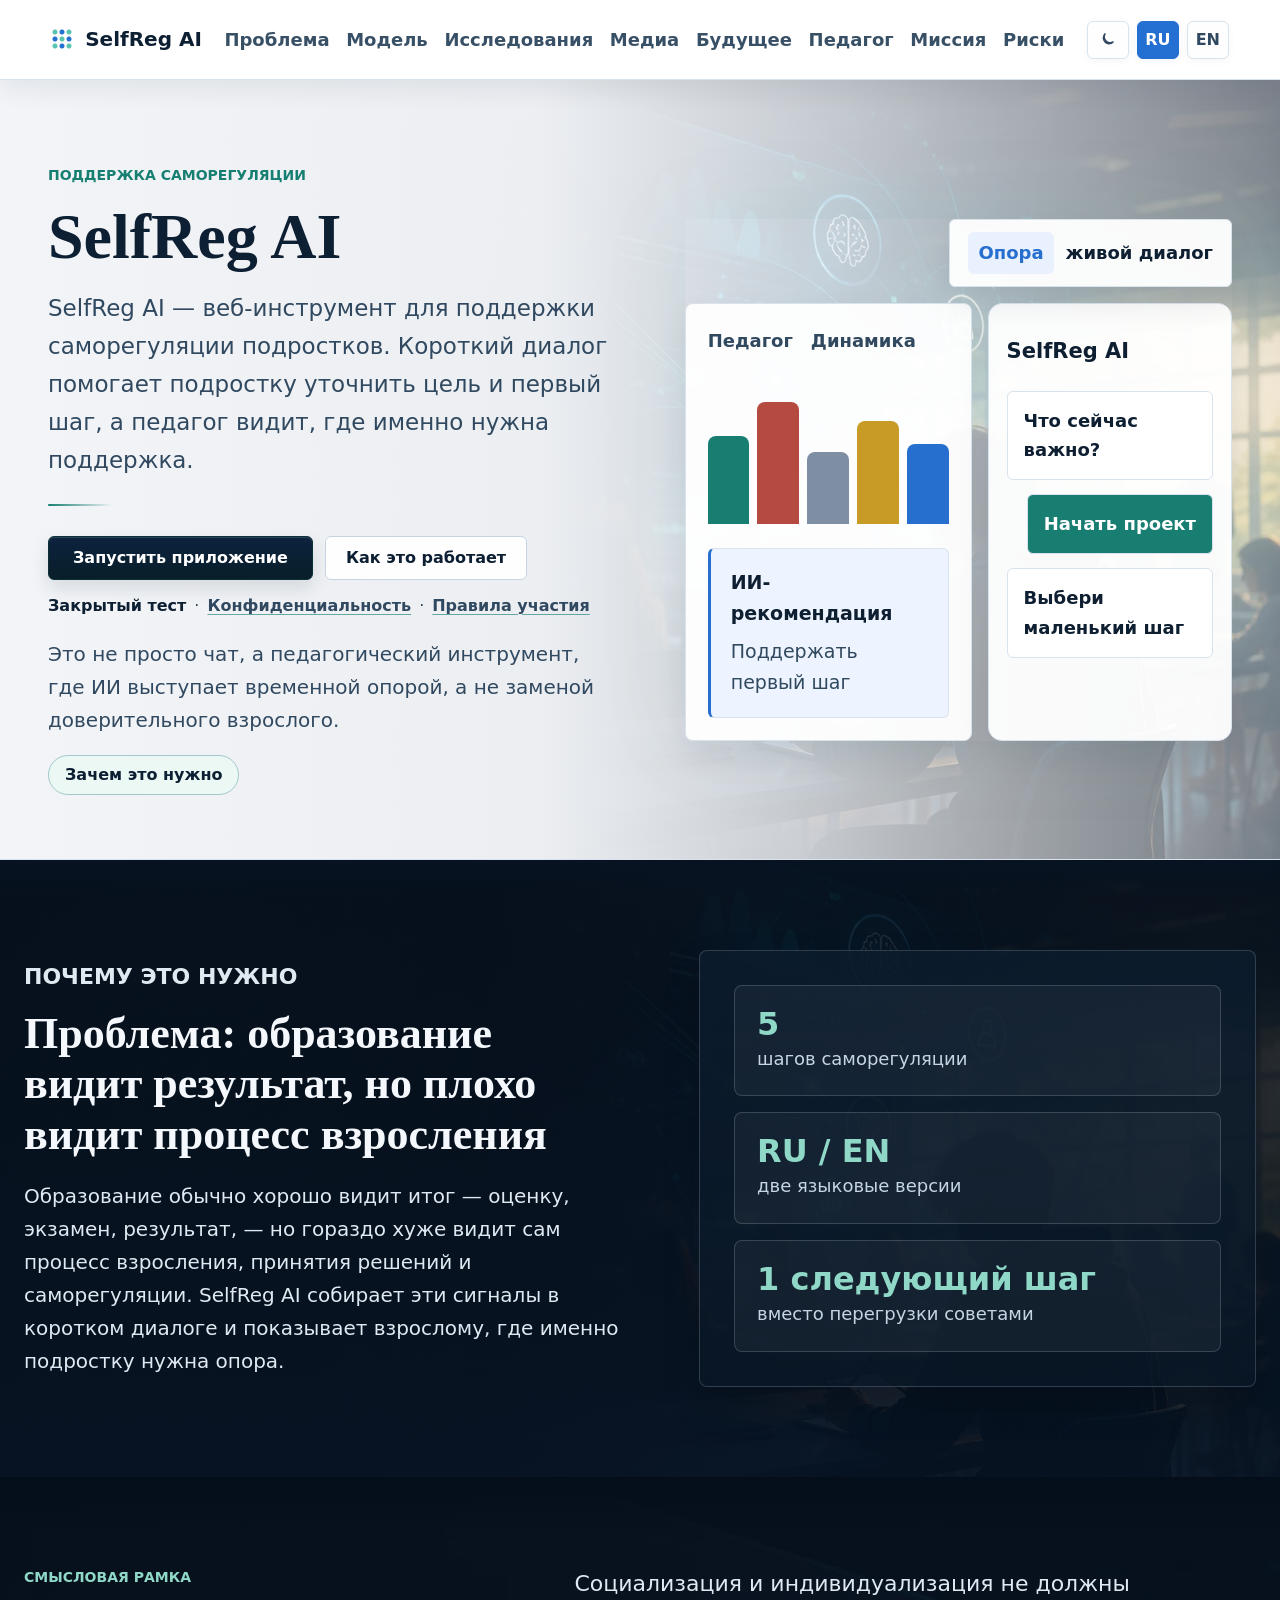
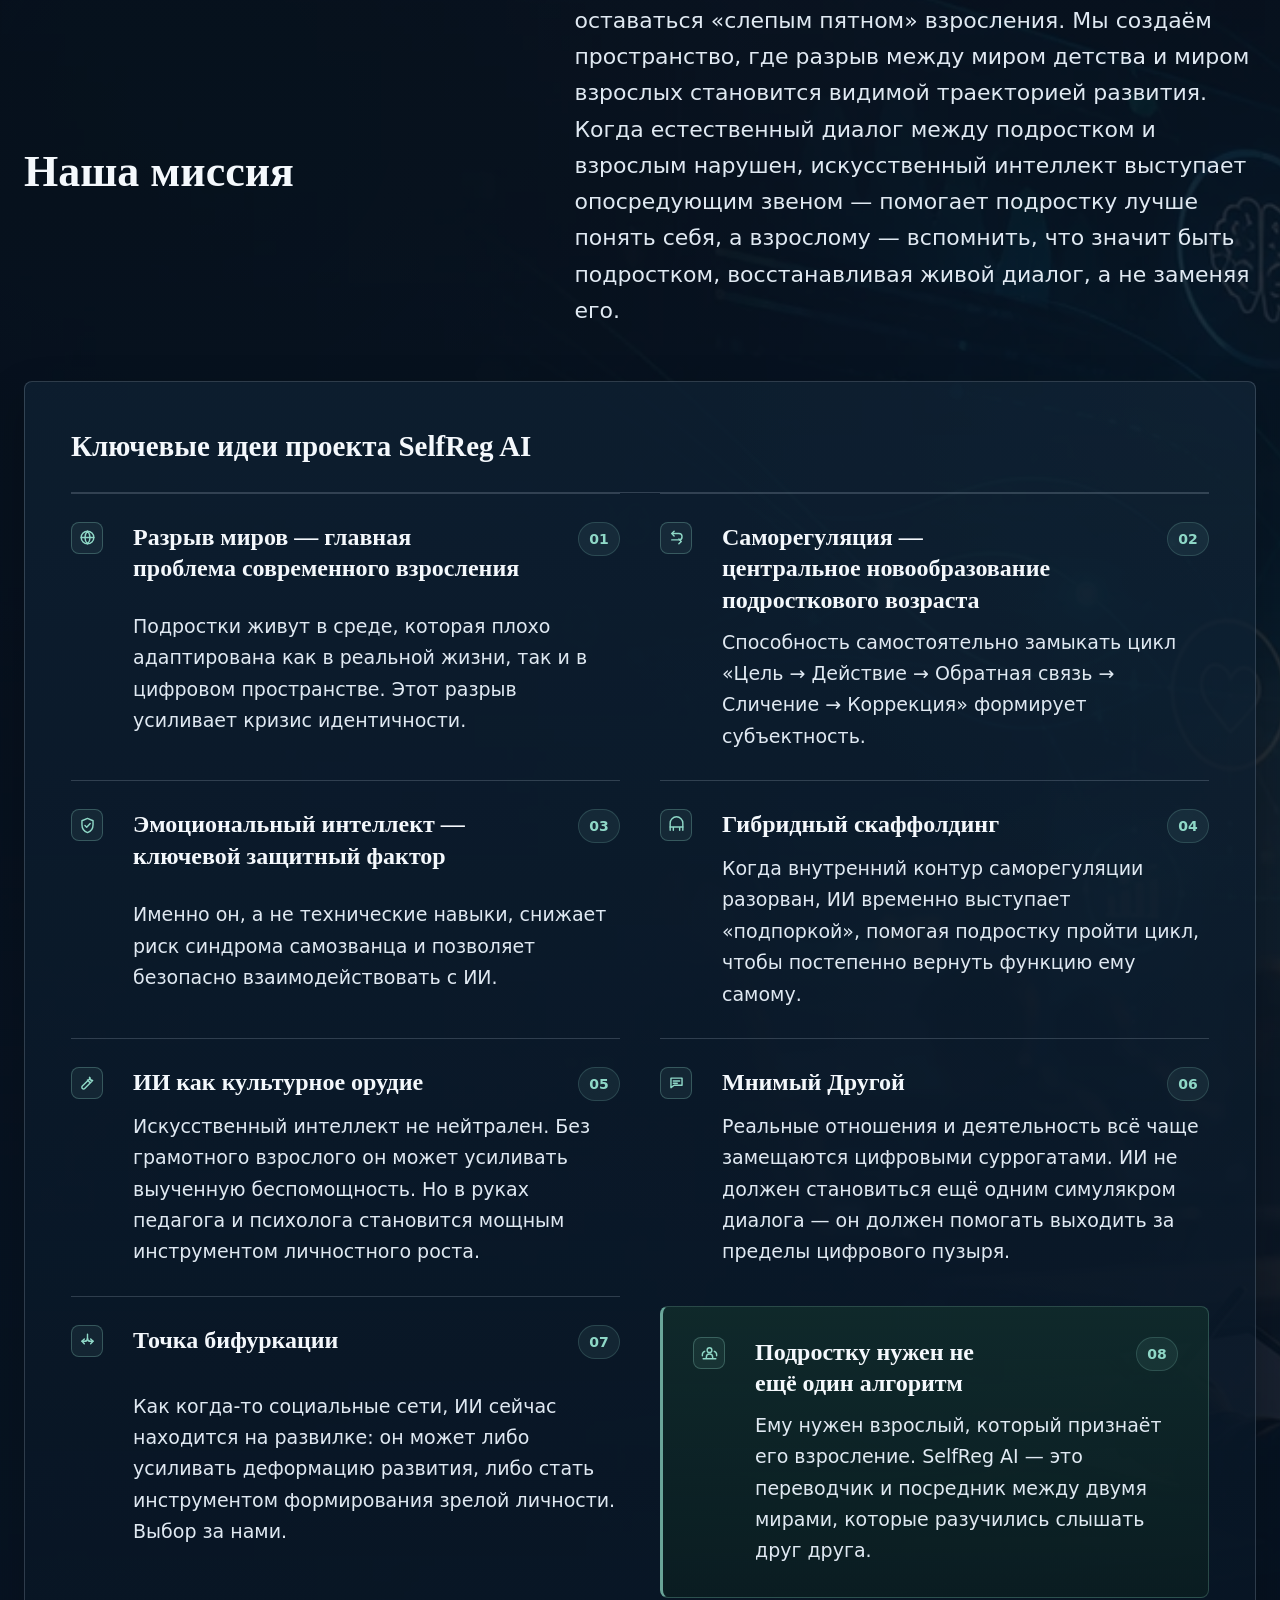
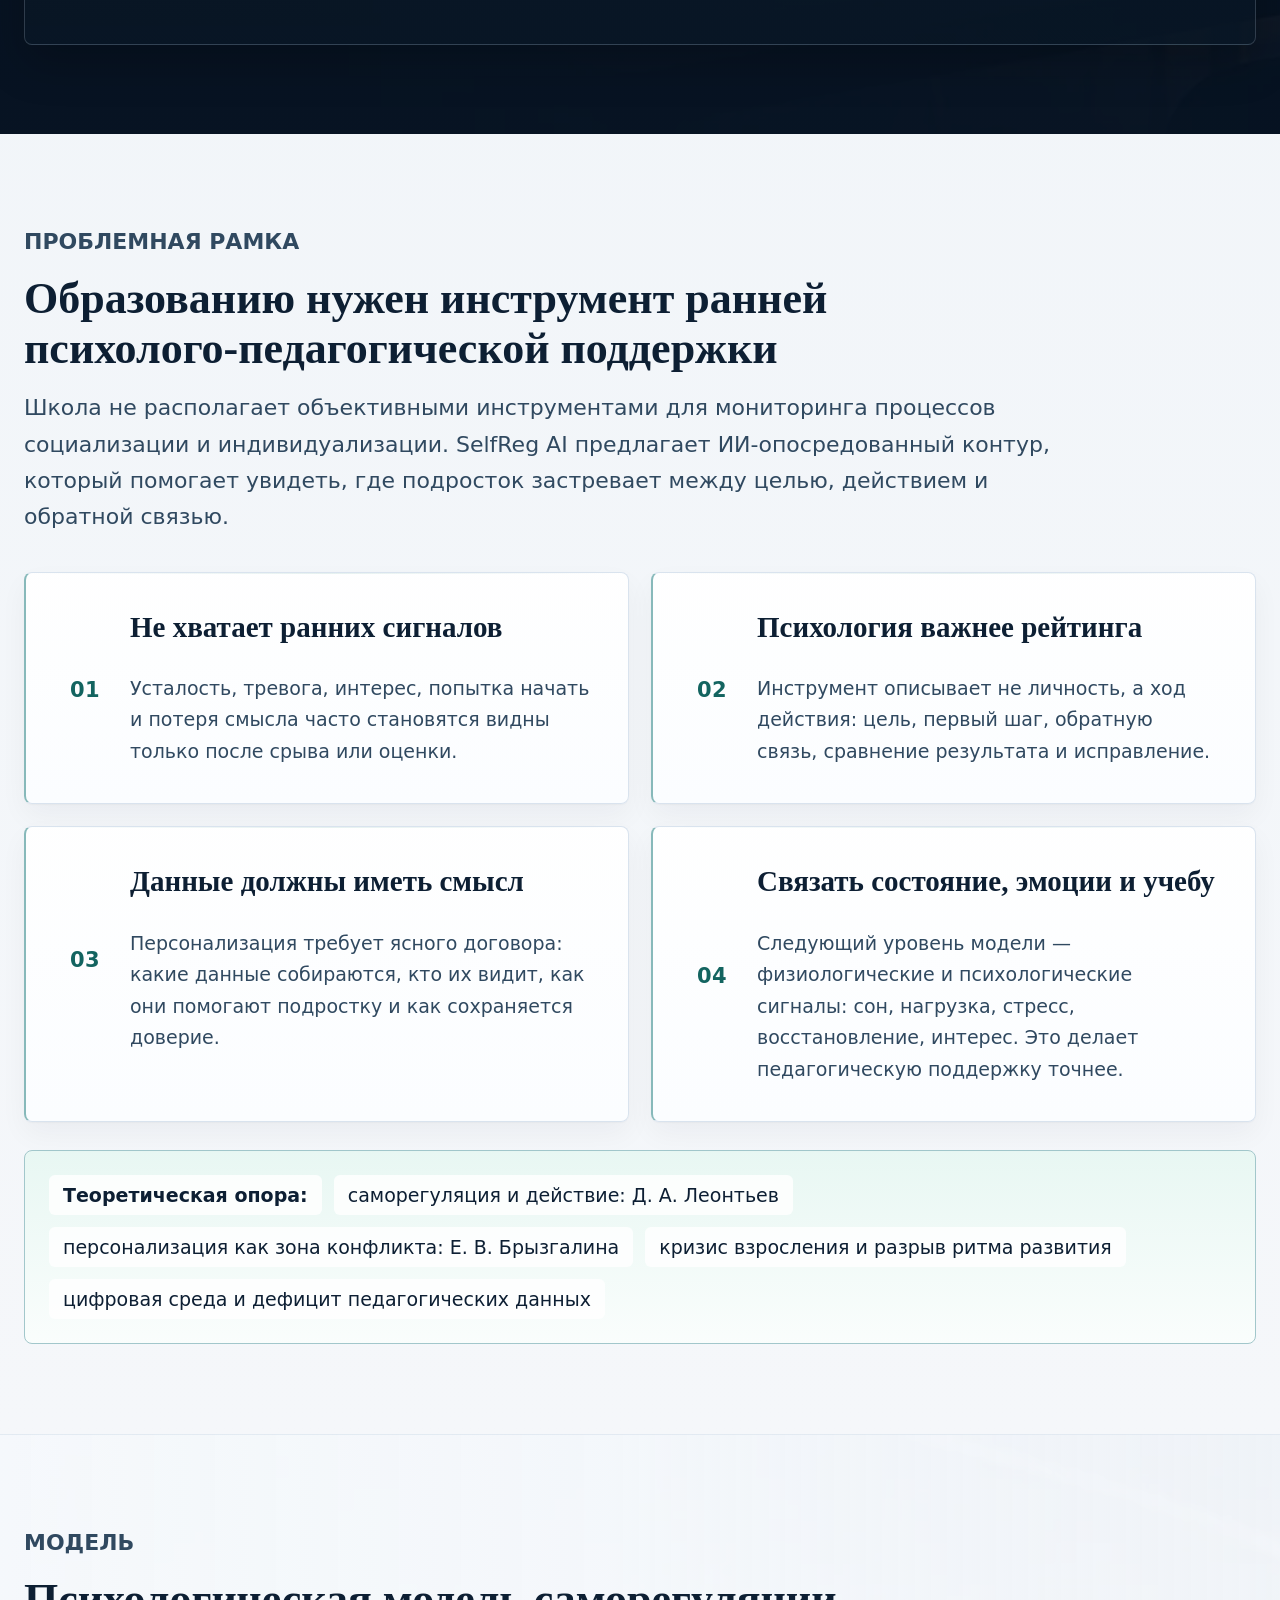
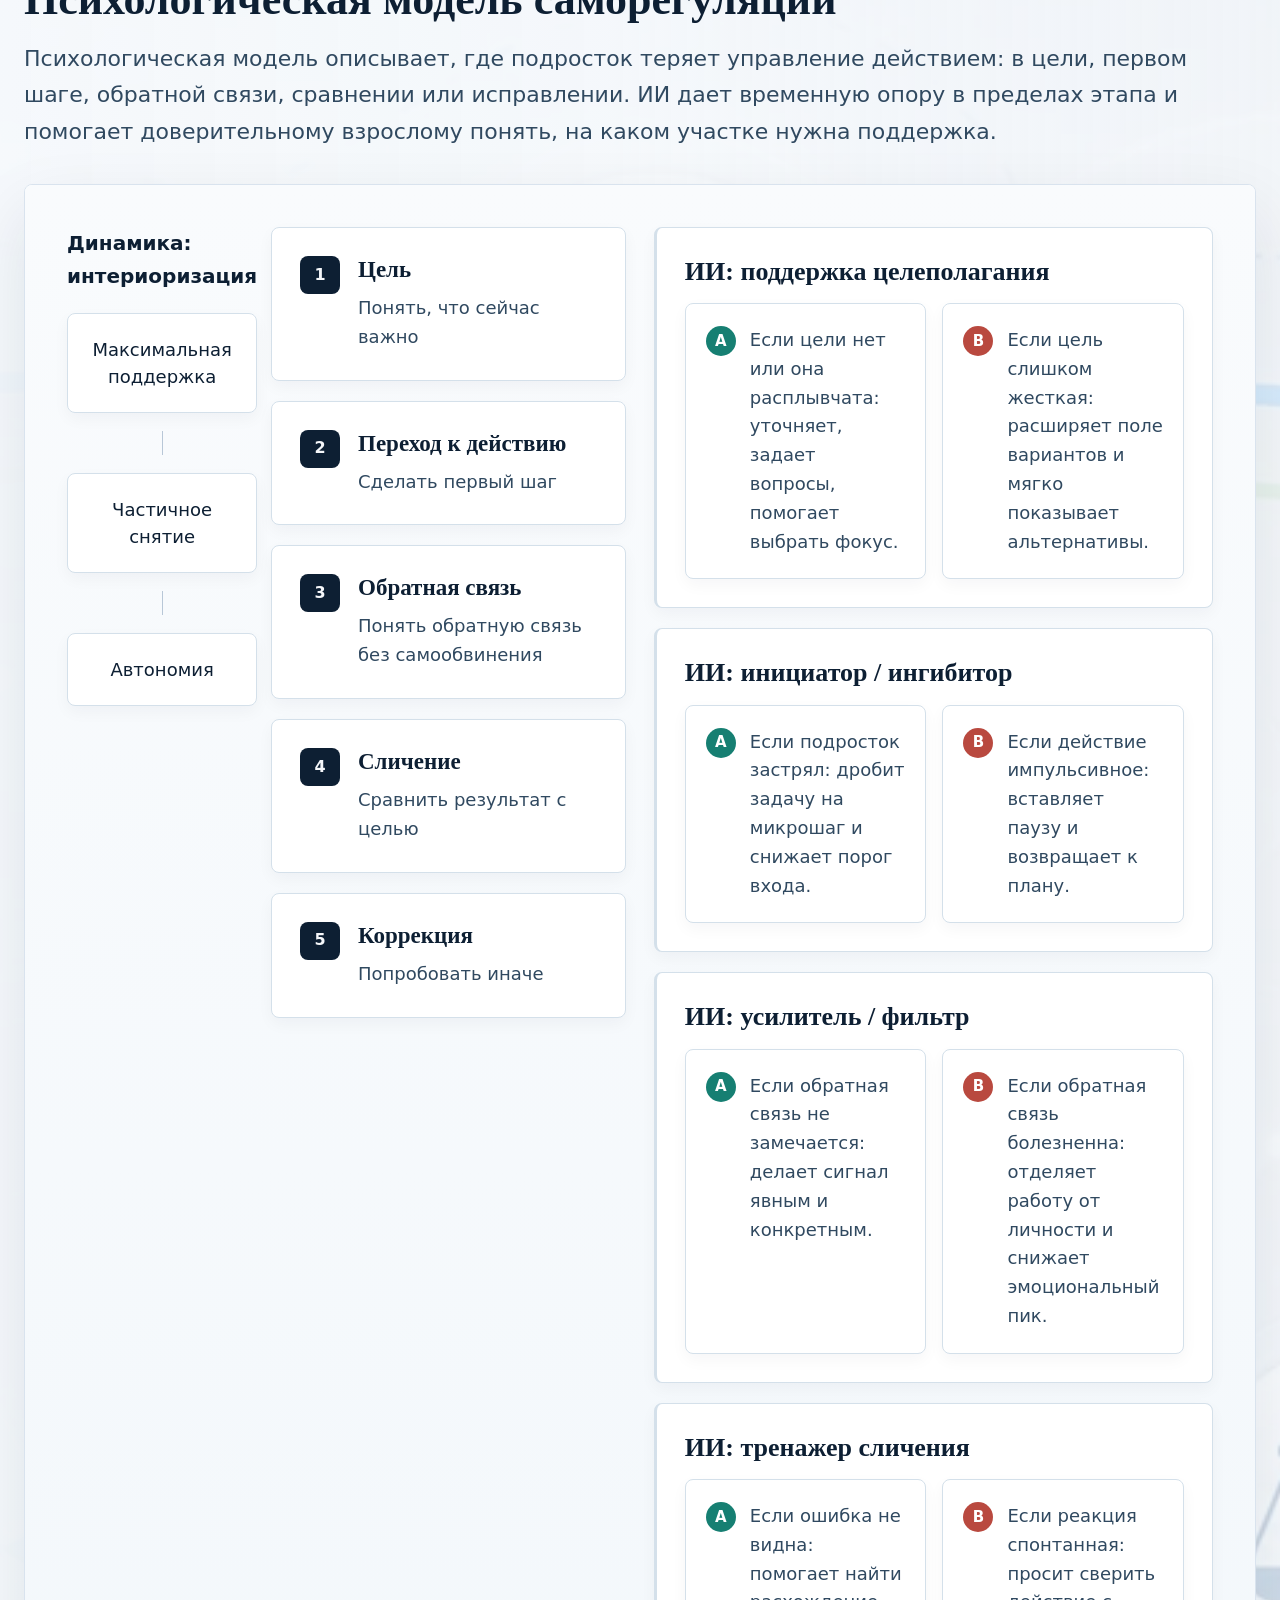
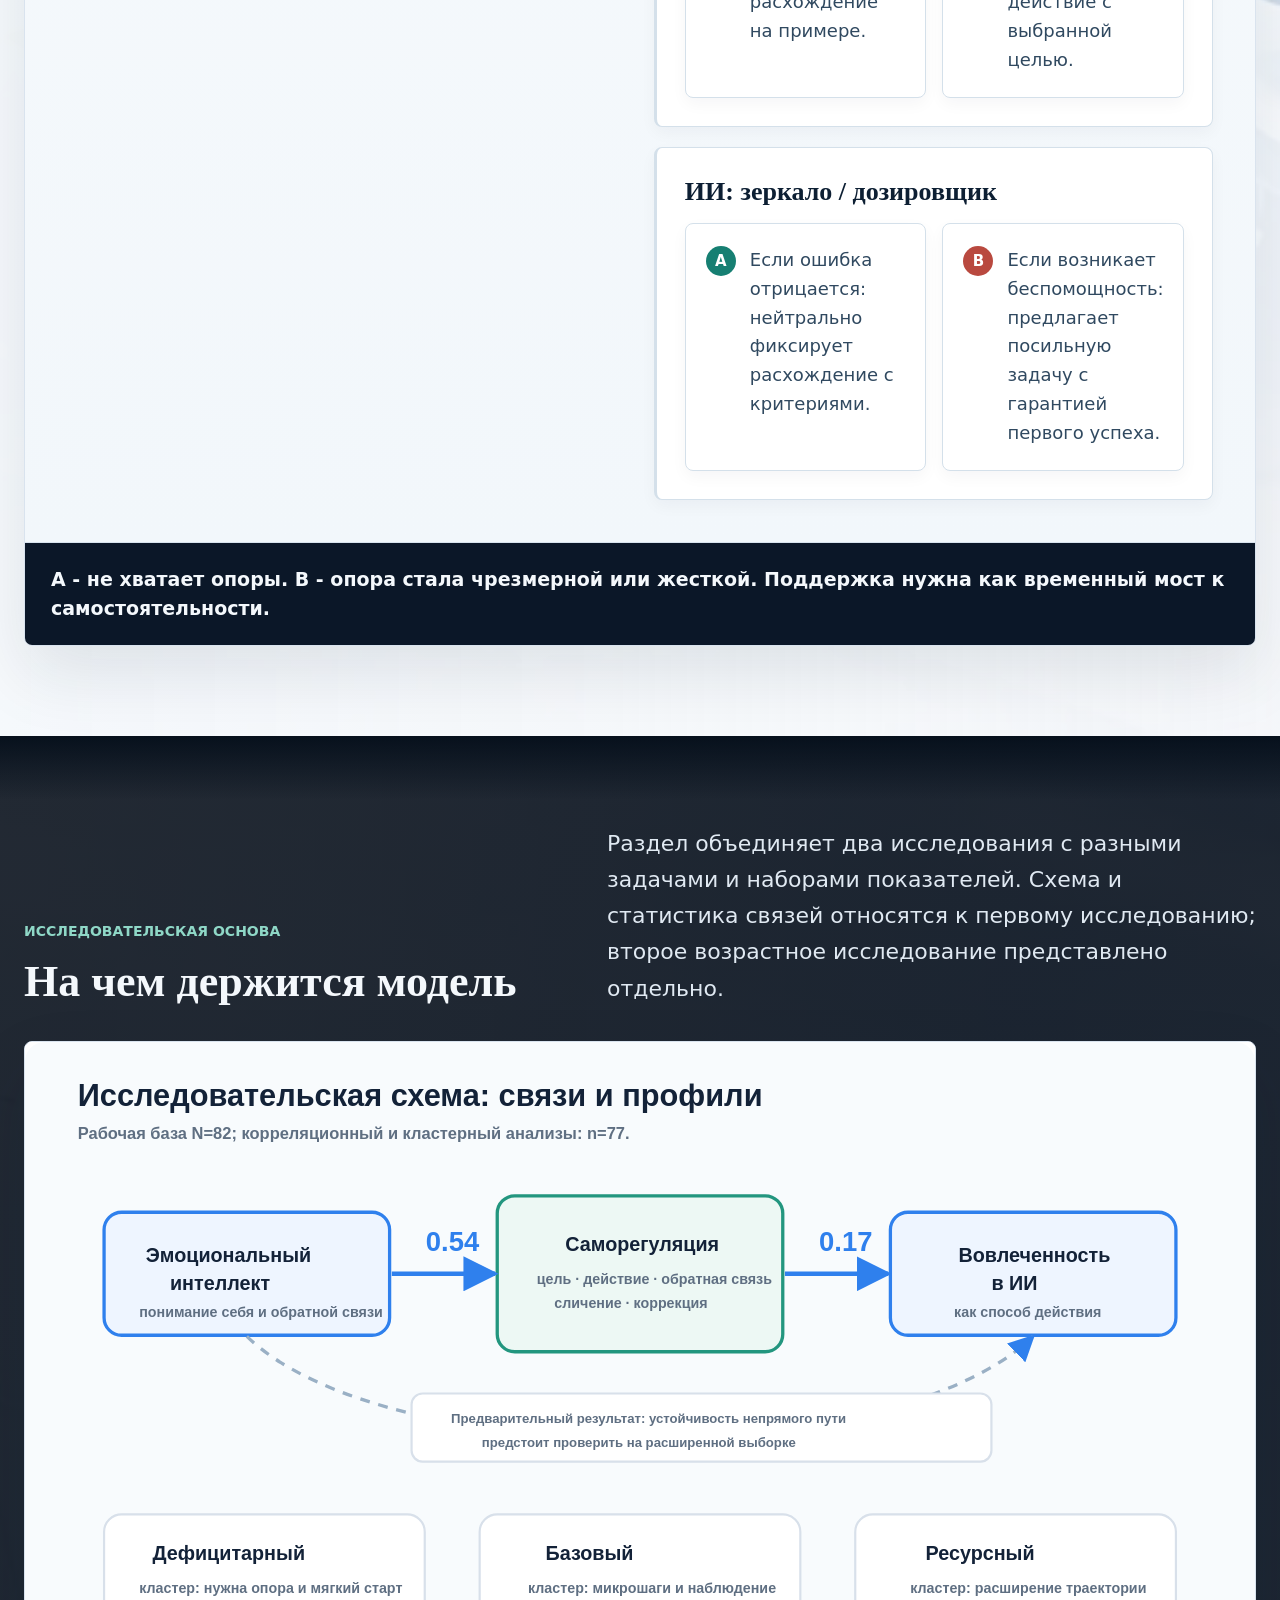
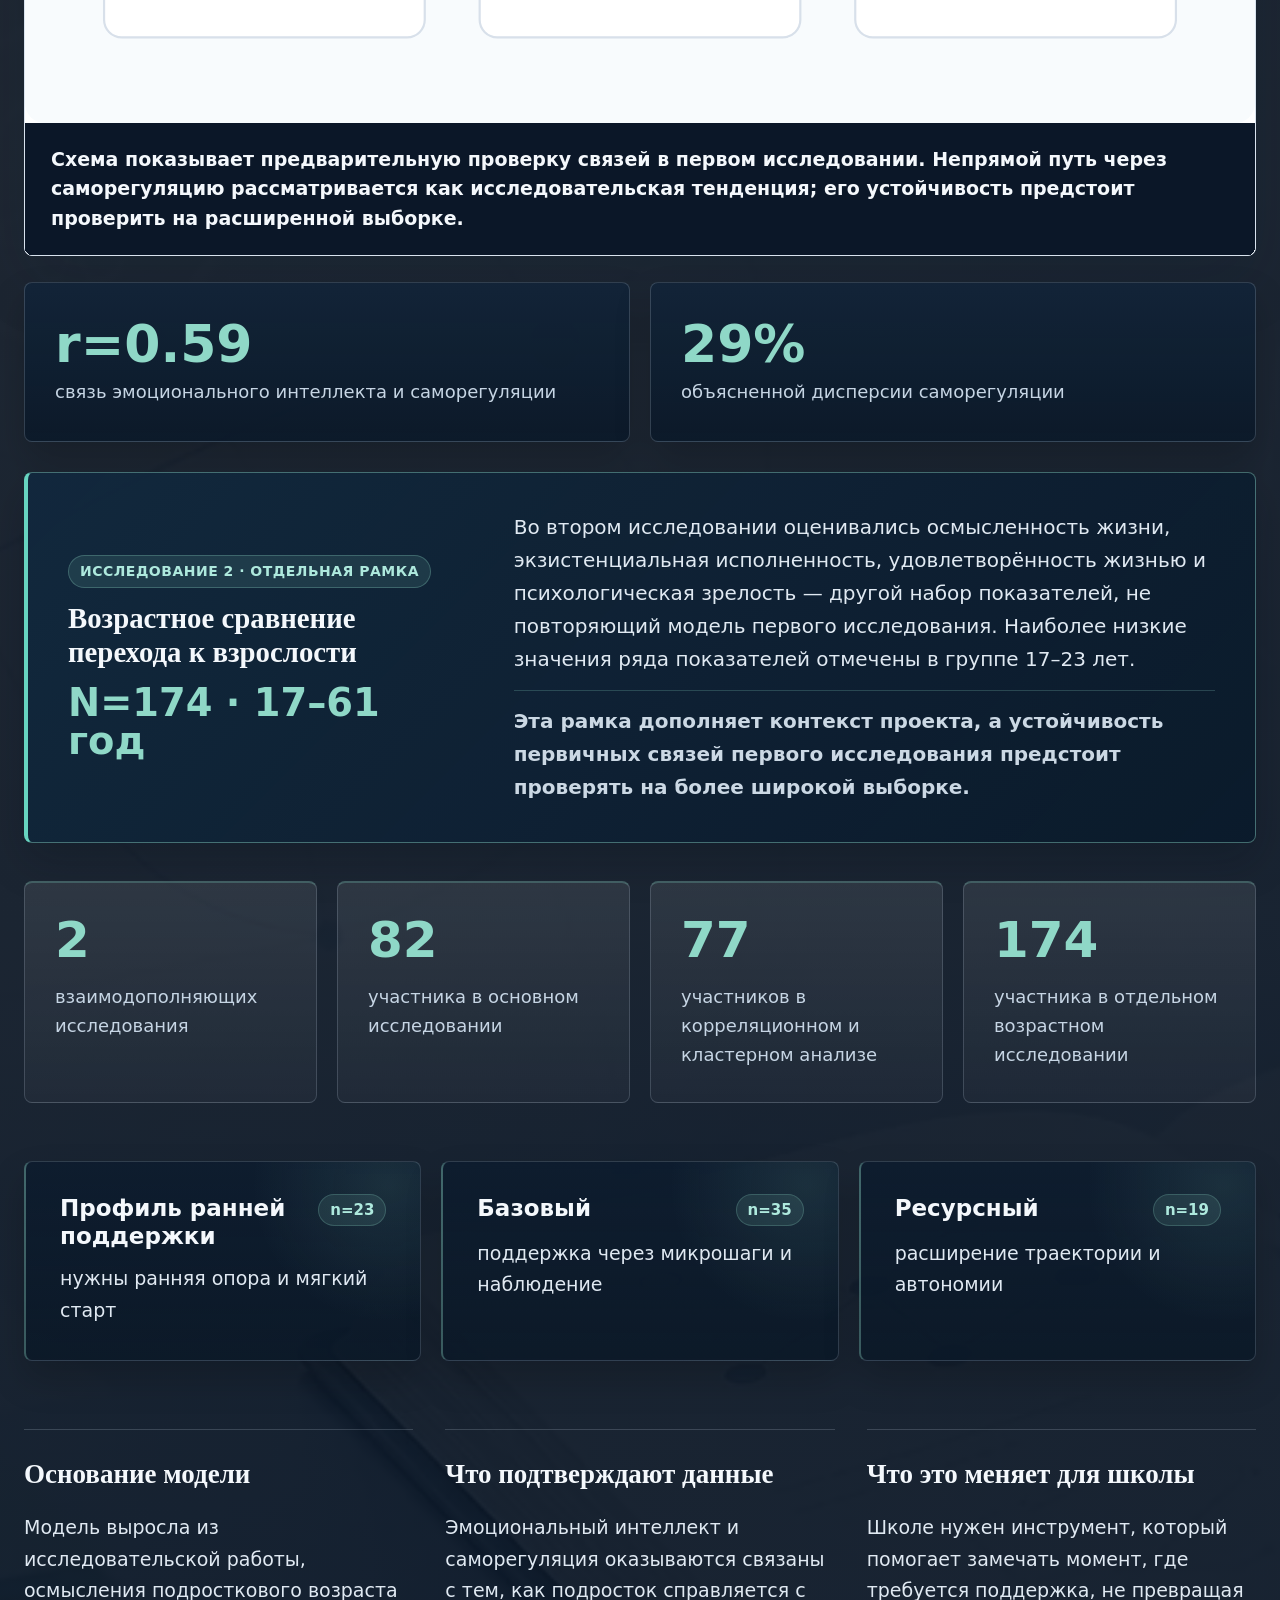
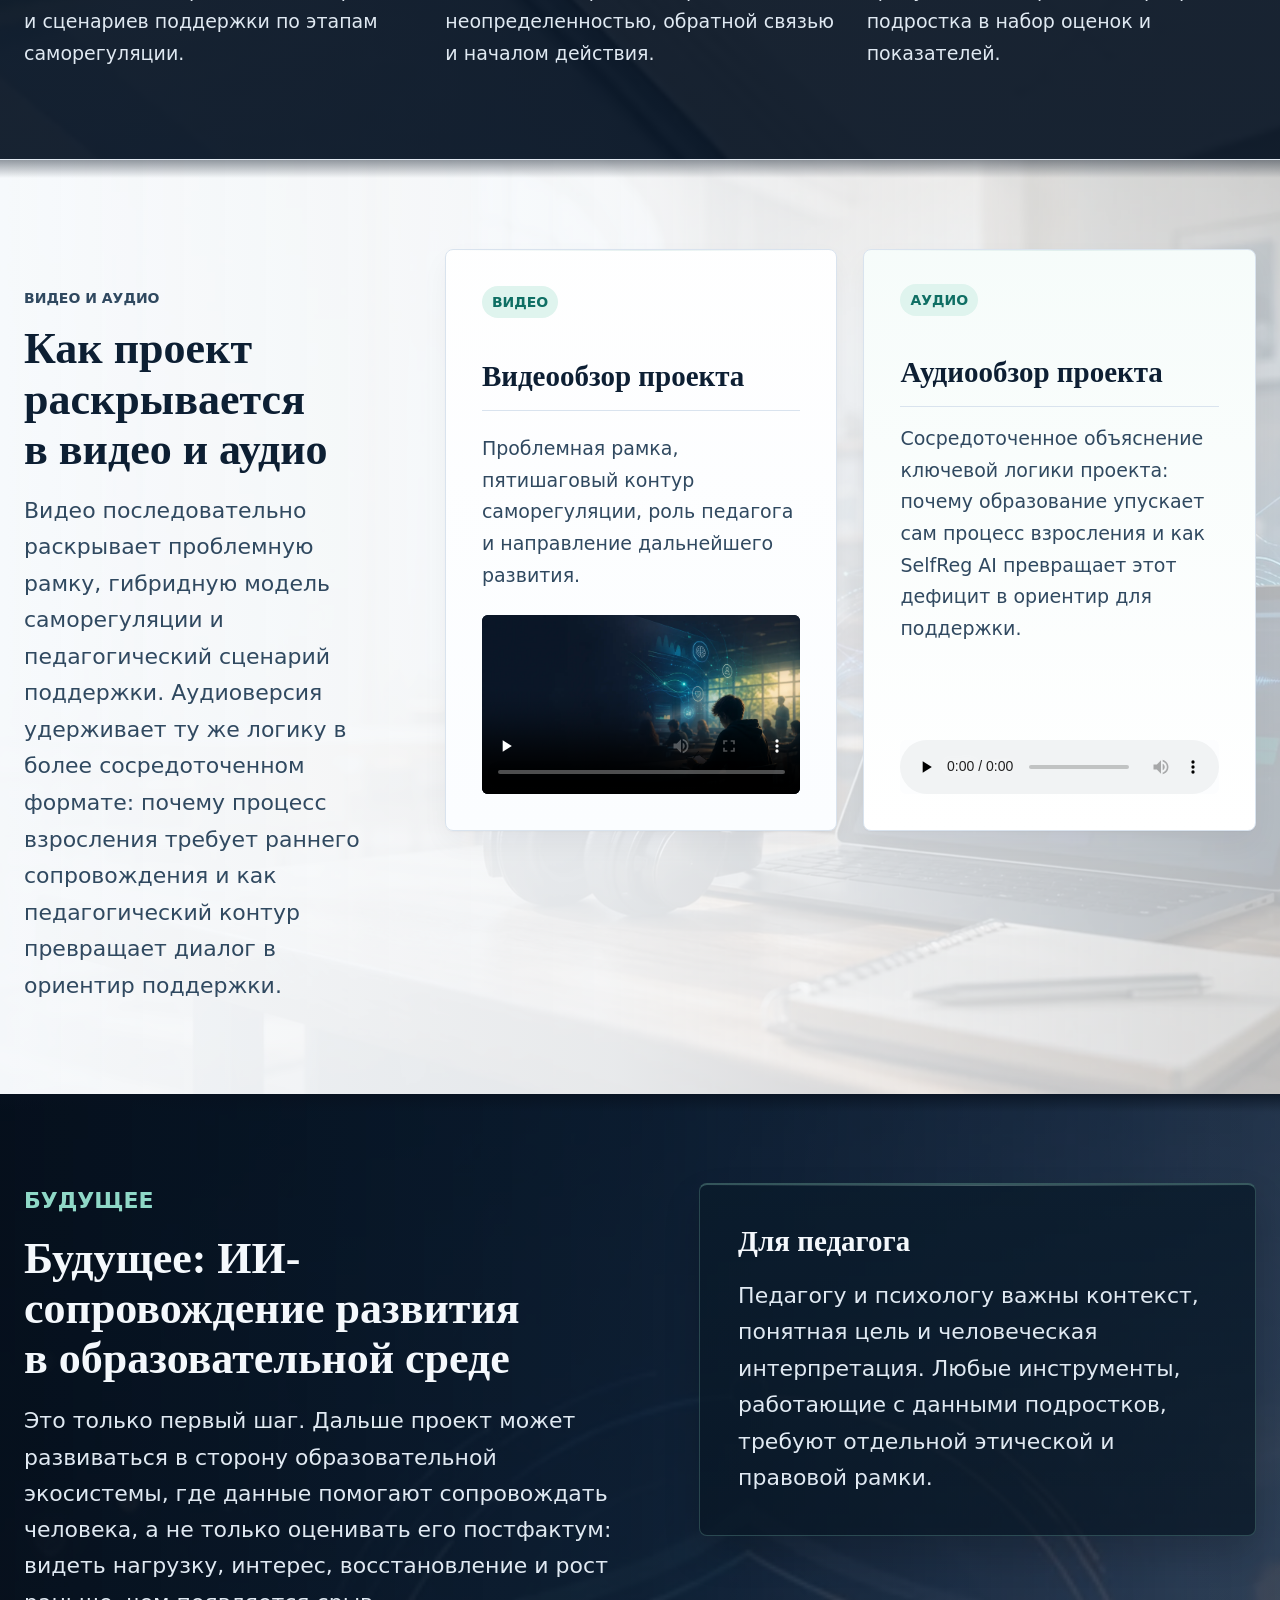
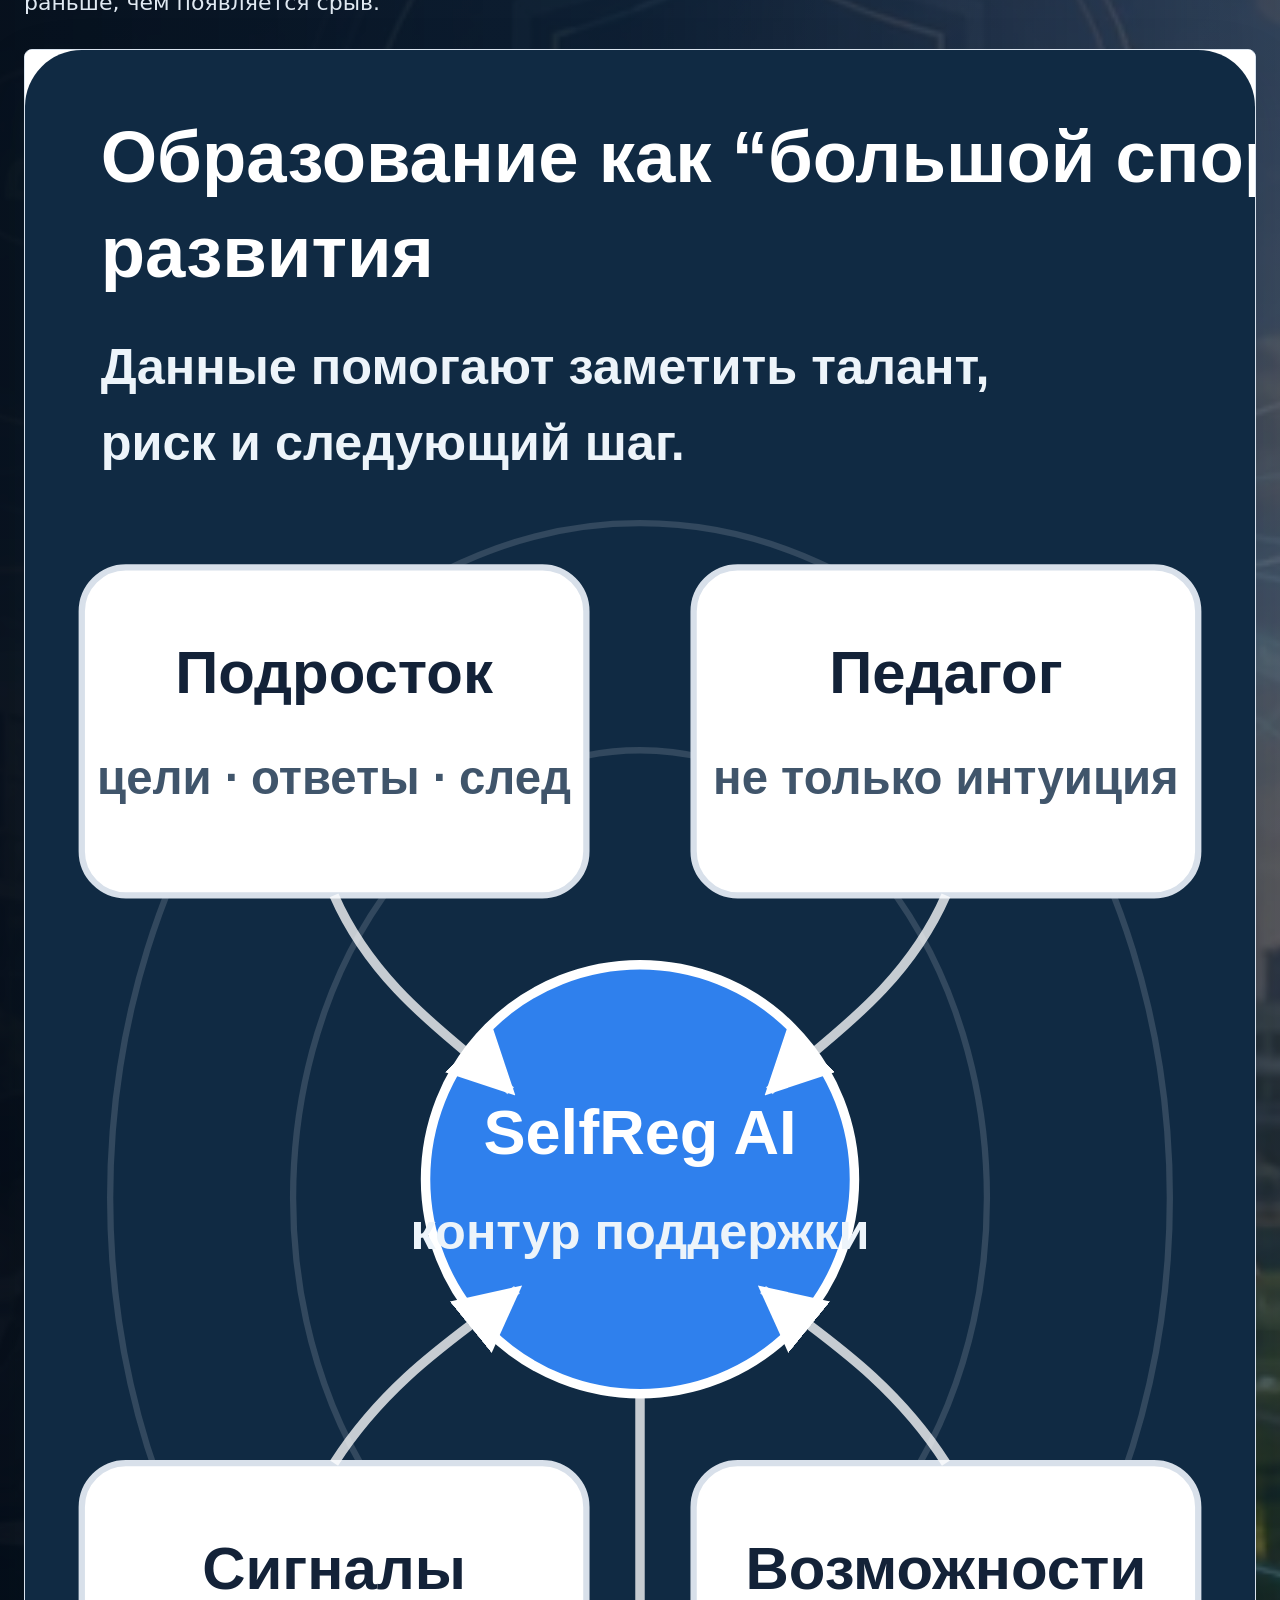
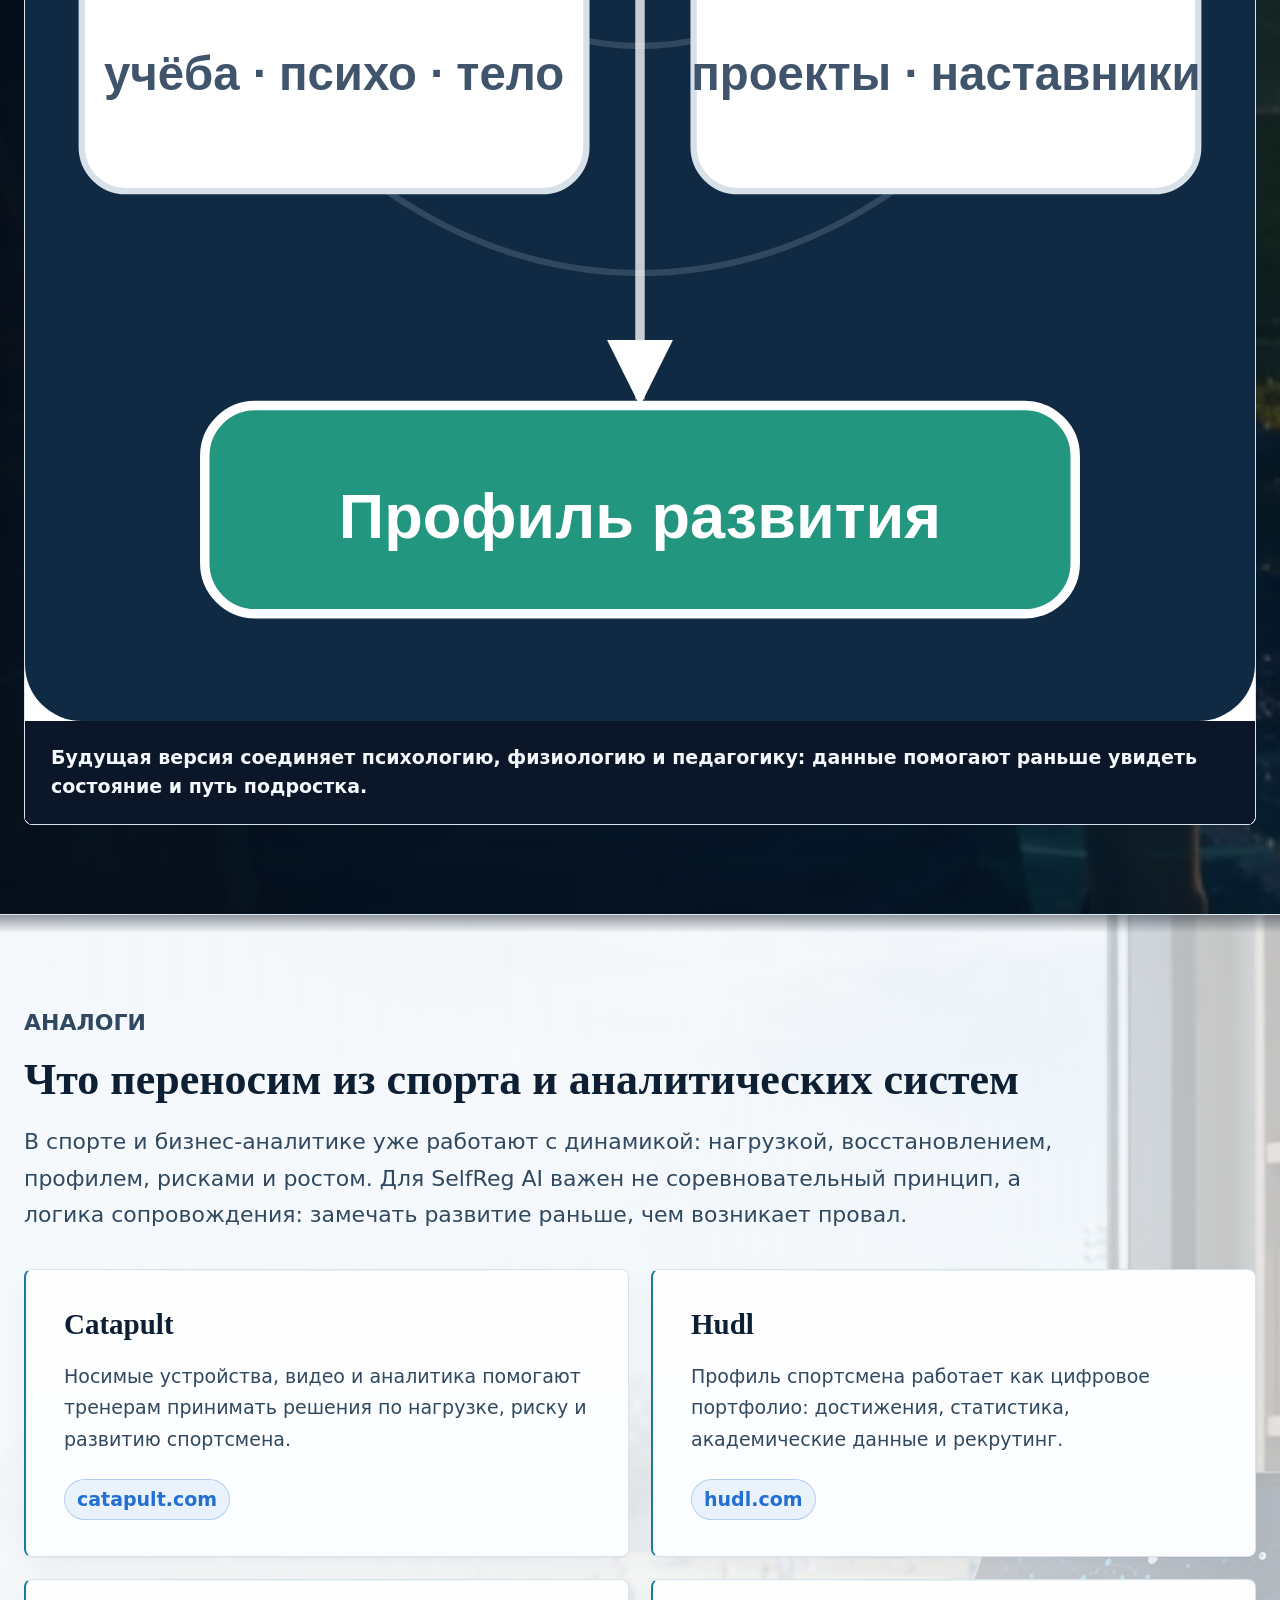
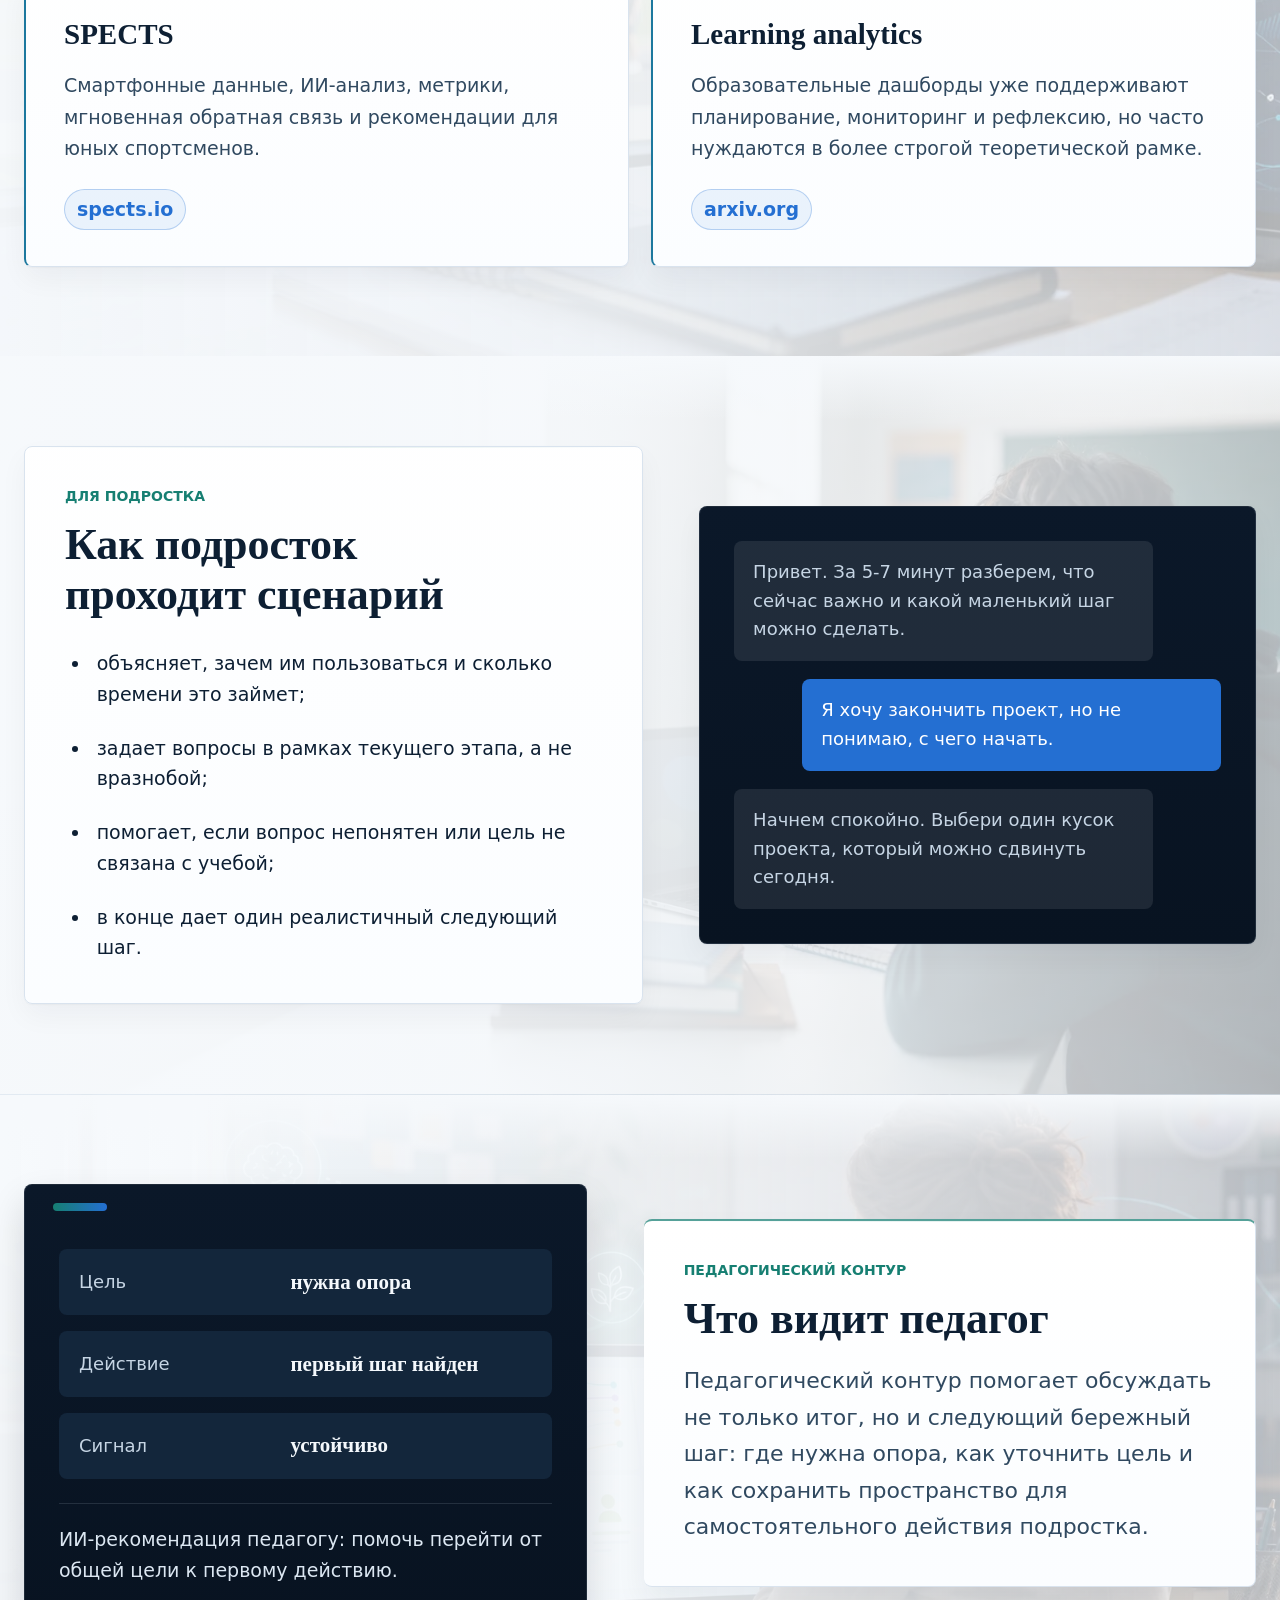
==== commit f6d7ffcd: "feat: surface model entry beside launch" ====
--- a/index.html
+++ b/index.html
@@ -113,6 +113,7 @@
           <p class="lead" data-i18n="lead">SelfReg AI — веб-инструмент для поддержки саморегуляции подростков. Короткий диалог помогает подростку уточнить цель и первый шаг, а педагог видит, где именно нужна поддержка.</p>
           <div class="actions app-actions" aria-label="Application link">
             <a class="primary" href="https://selfreg-ai.vercel.app" target="_blank" rel="noopener" data-i18n="appLink">Запустить приложение</a>
+            <a class="secondary" href="#loop" data-i18n="secondary">Как это работает</a>
           </div>
           <div class="hero-test-links">
             <strong data-i18n="footerLegal">Закрытый тест</strong>
@@ -124,7 +125,6 @@
           <p class="hero-note" data-i18n="heroNote">Это не просто чат, а педагогический инструмент, где ИИ выступает временной опорой, а не заменой доверительного взрослого.</p>
           <div class="hero-links">
             <a class="primary" href="#story" data-i18n="primaryProblem">Зачем это нужно</a>
-            <a class="secondary" href="#loop" data-i18n="secondary">Как это работает</a>
           </div>
         </div>
       </section>
--- a/styles.css
+++ b/styles.css
@@ -516,6 +516,11 @@
   box-shadow: 0 8px 18px rgba(13, 31, 51, 0.12), inset 0 1px 0 rgba(255, 255, 255, 0.14);
 }
 
+.app-actions .secondary {
+  min-height: 44px;
+  padding-inline: 20px;
+}
+
 .hero-links .primary,
 .hero-links .secondary {
   min-height: 40px;
@@ -3085,6 +3090,10 @@
     width: min(100%, 288px);
   }
 
+  .app-actions .secondary {
+    width: min(100%, 288px);
+  }
+
   .hero-links {
     display: grid;
     grid-template-columns: minmax(0, 1fr);
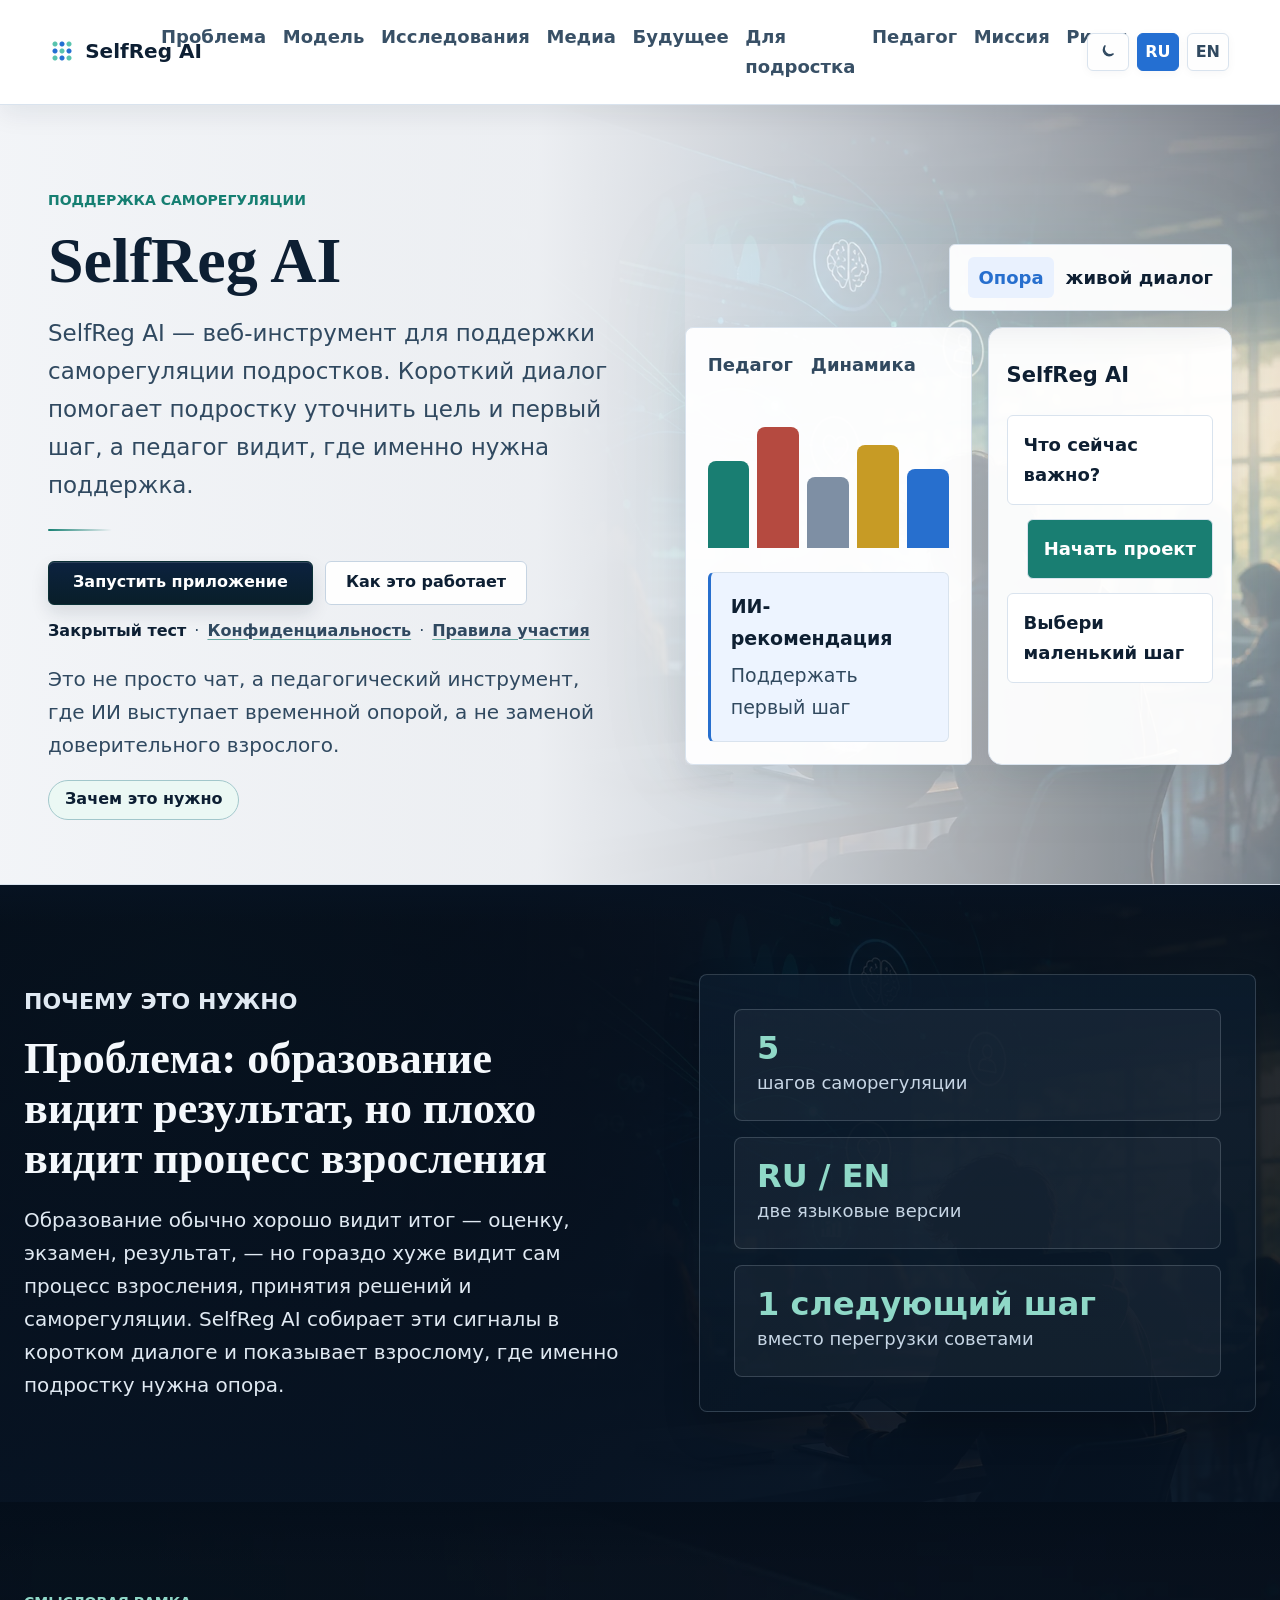
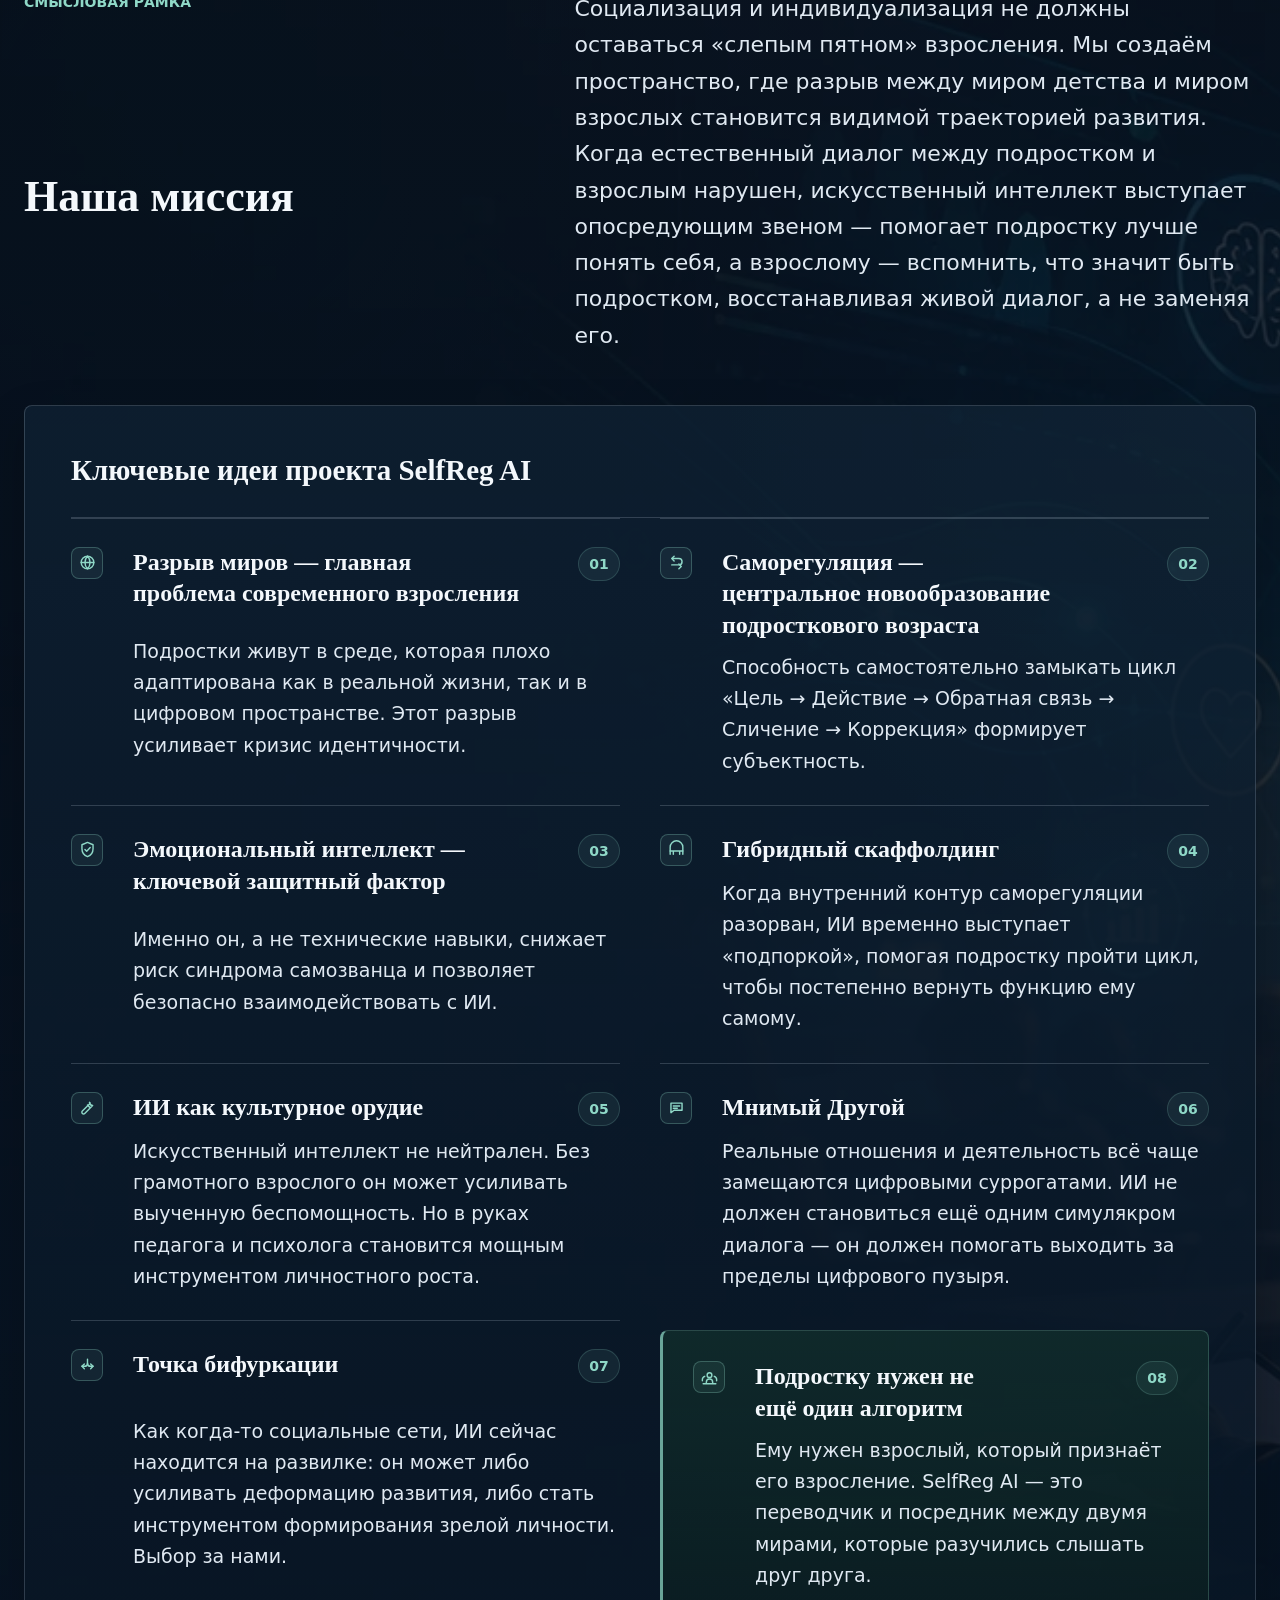
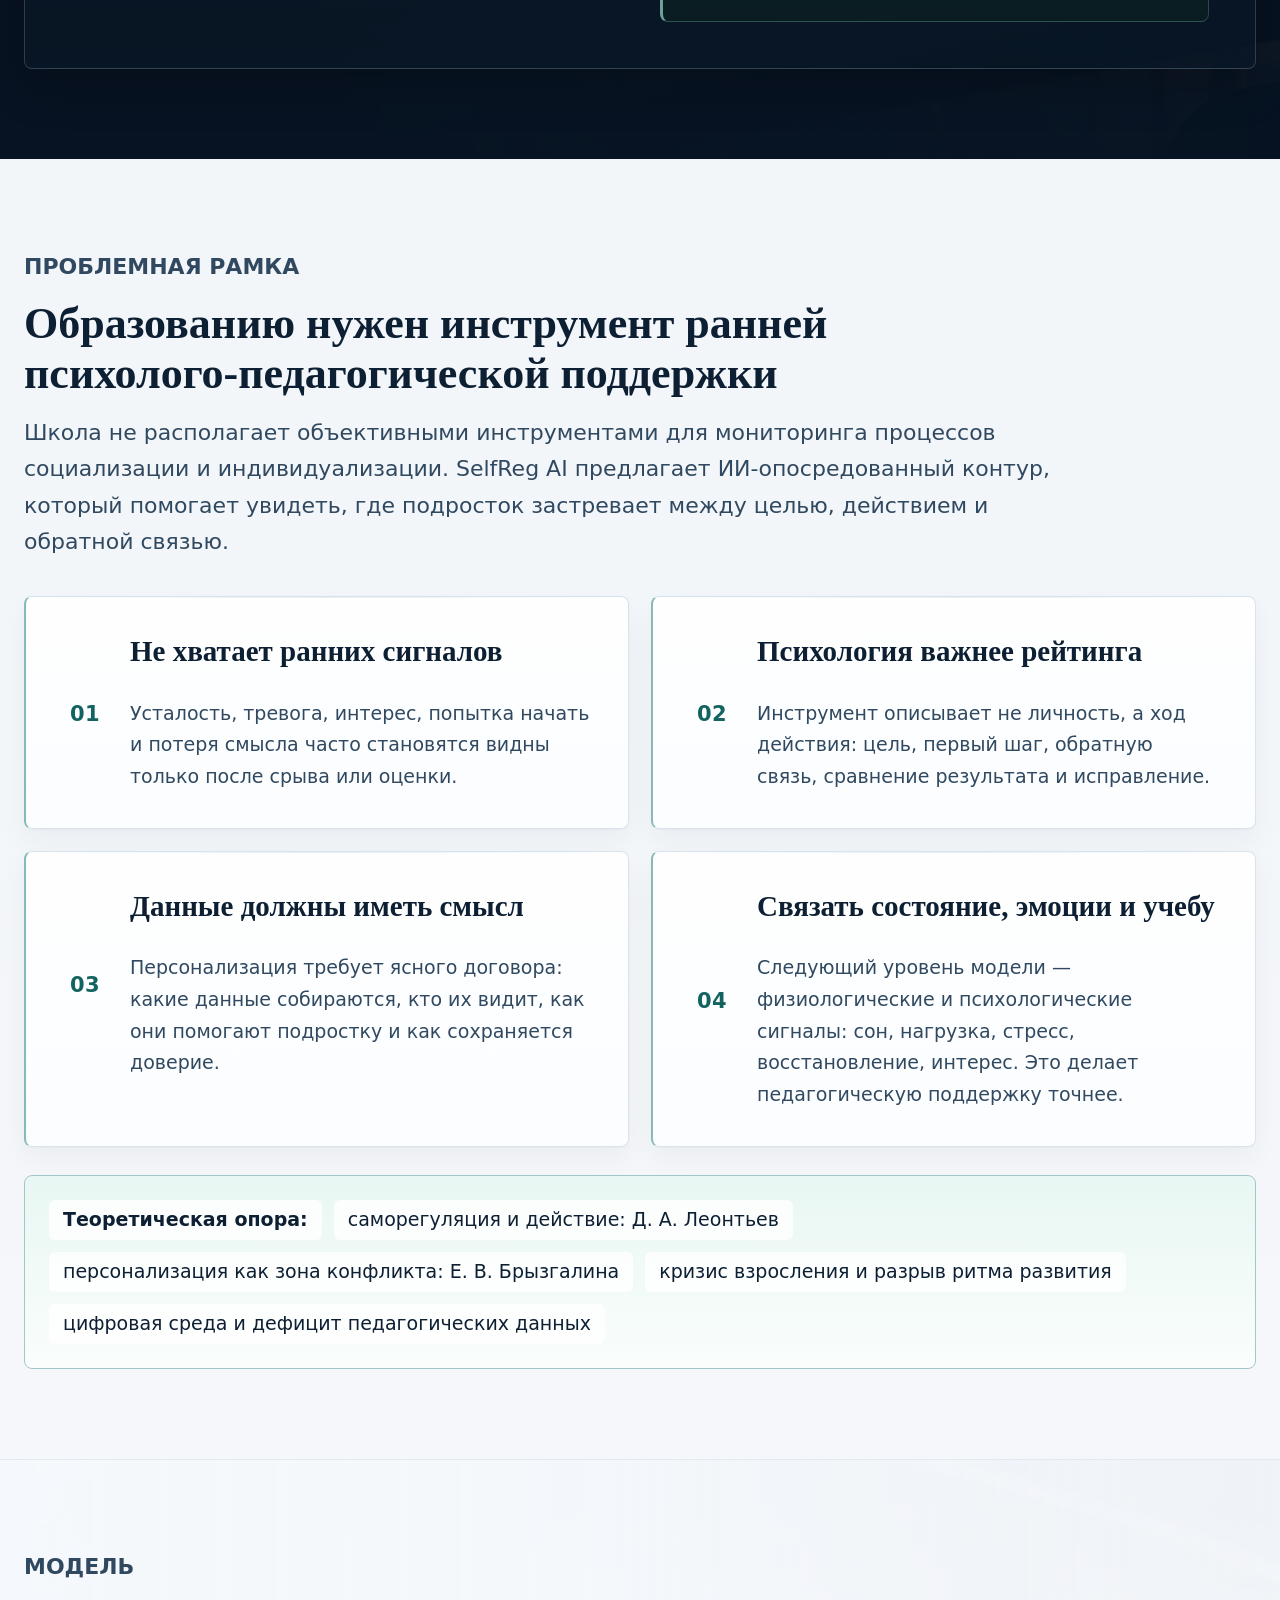
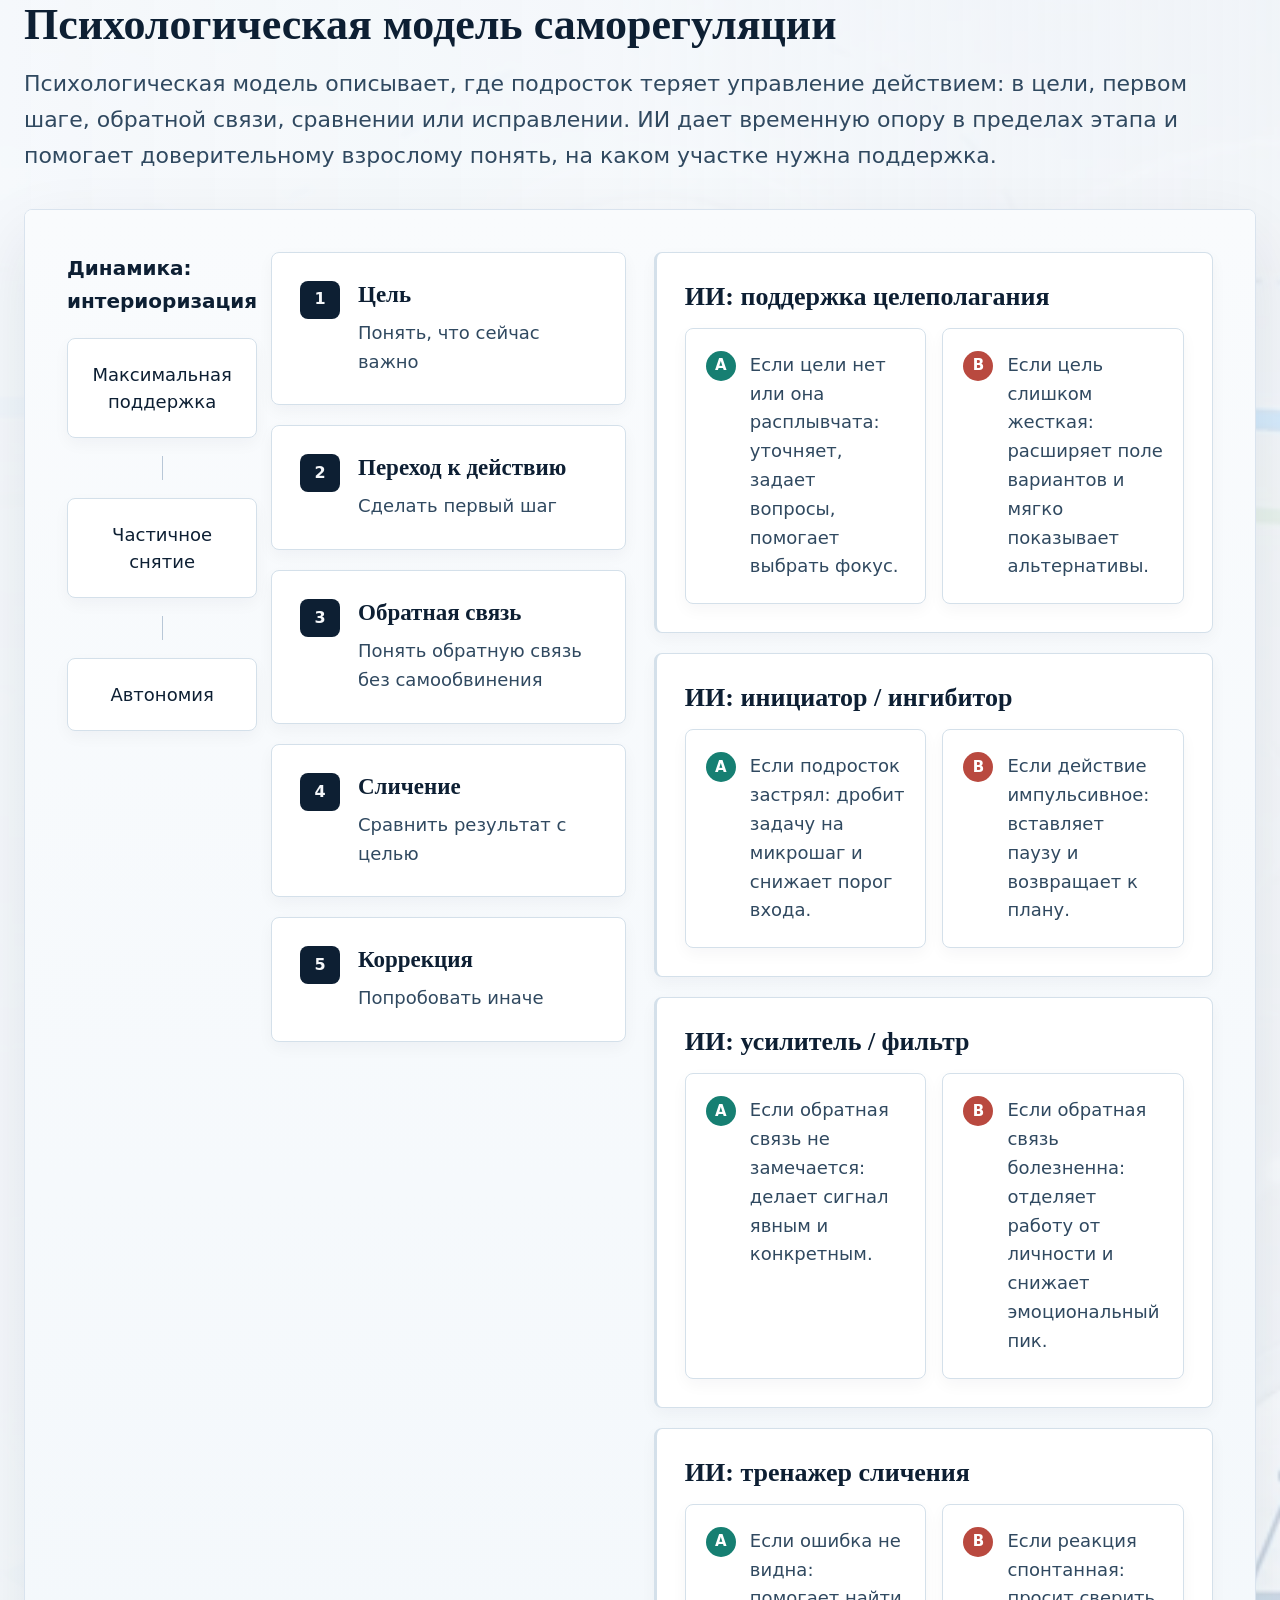
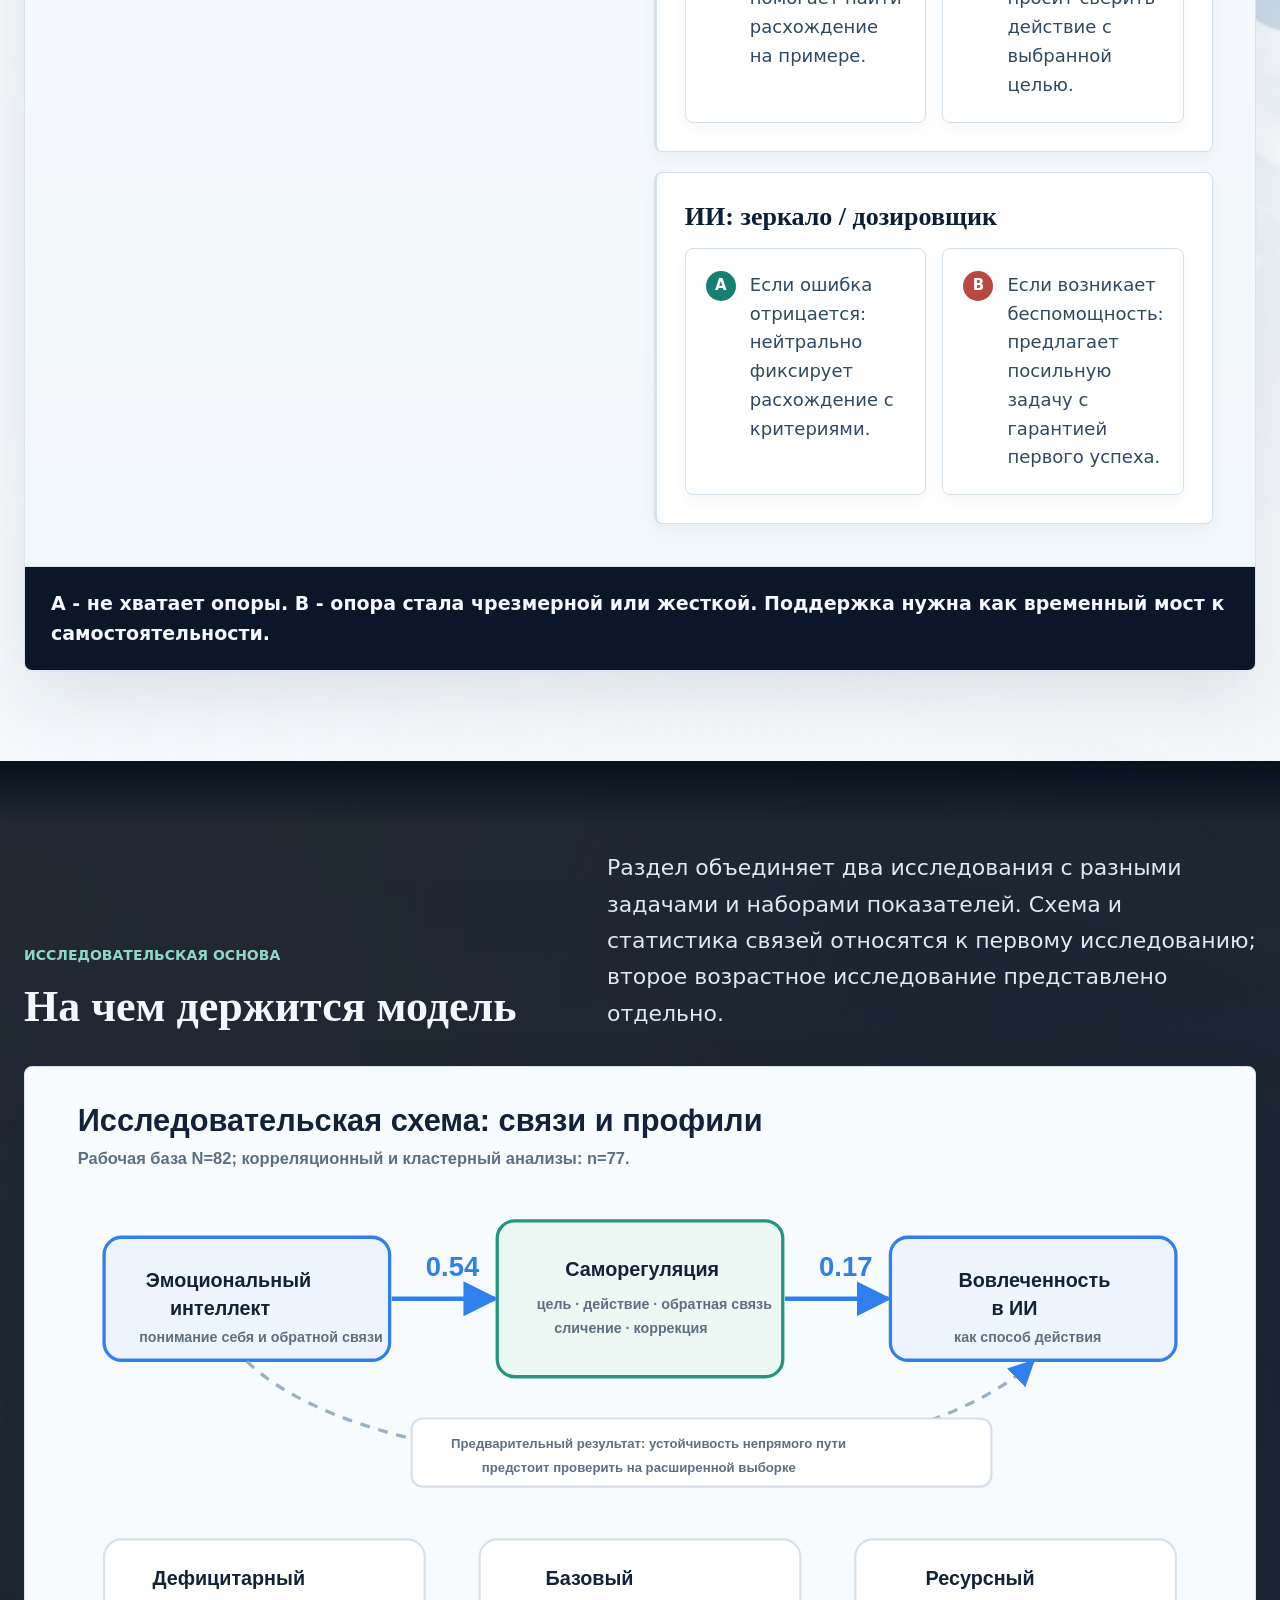
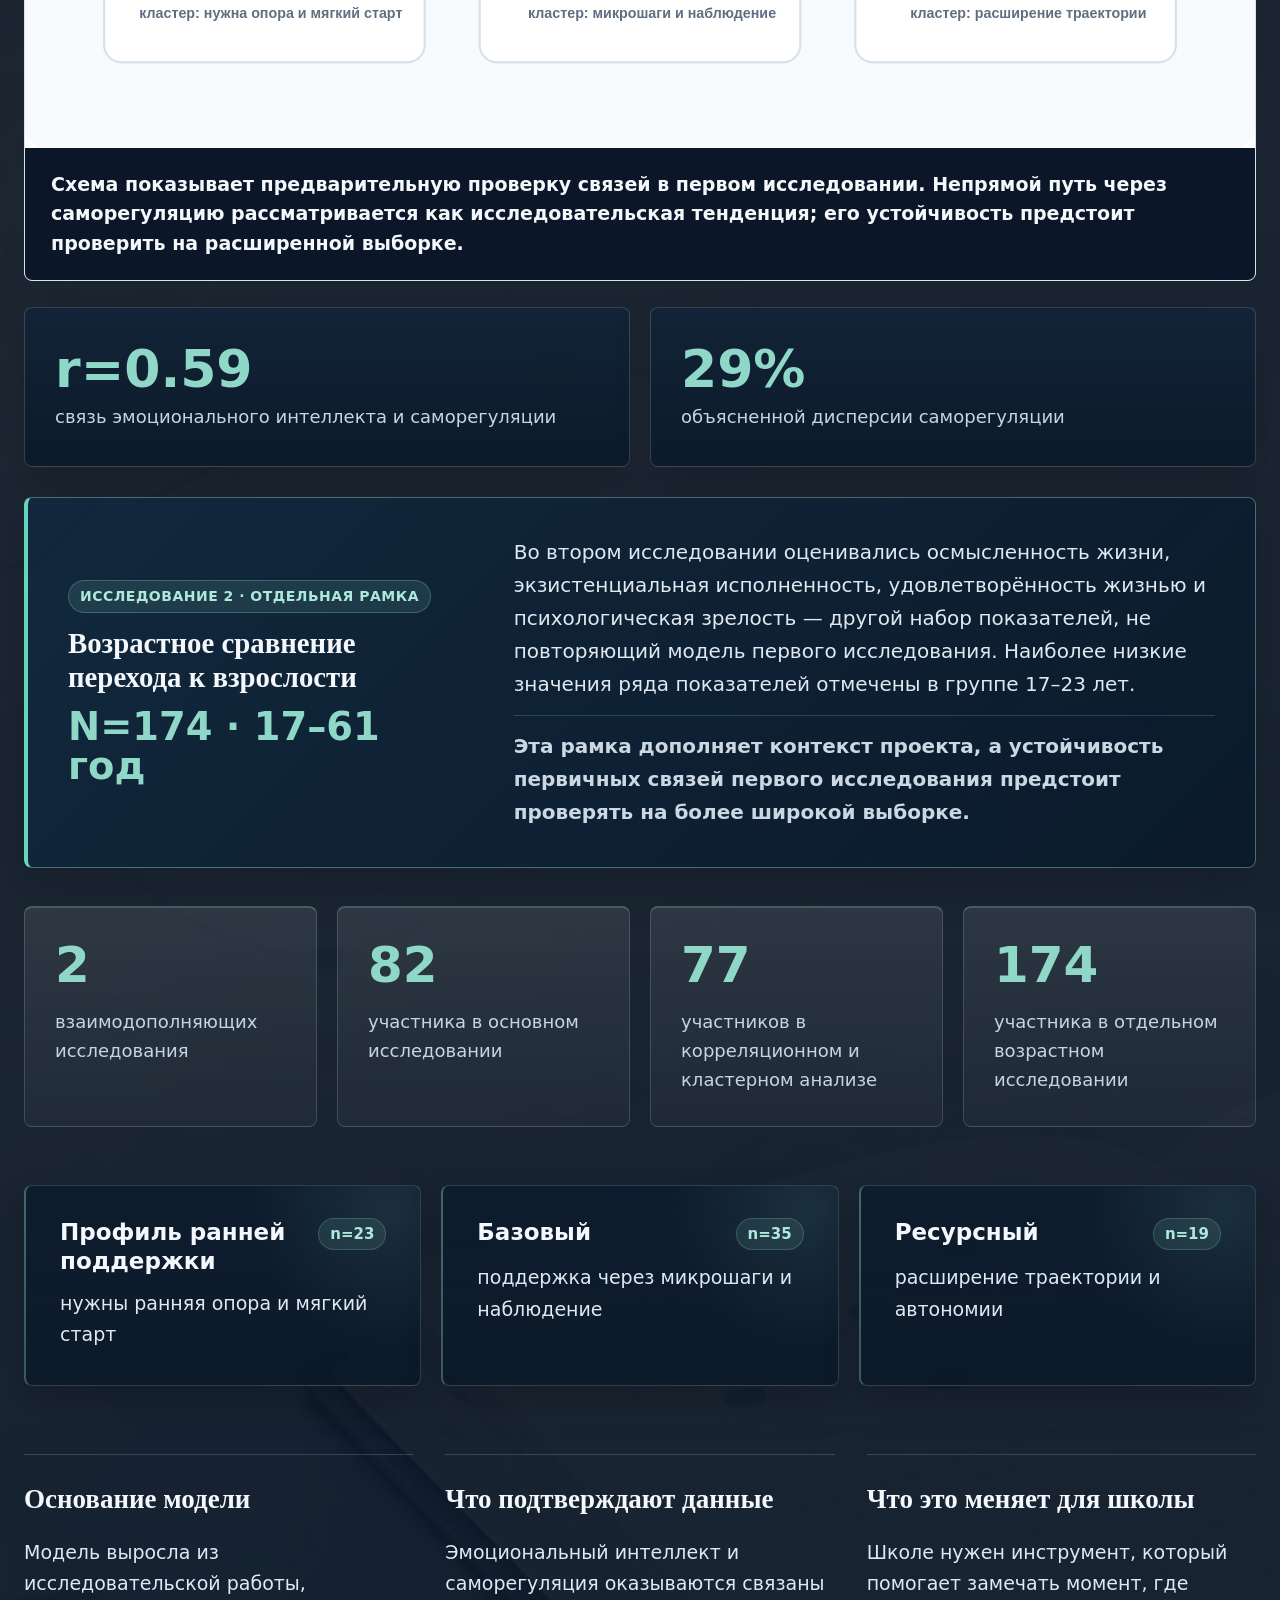
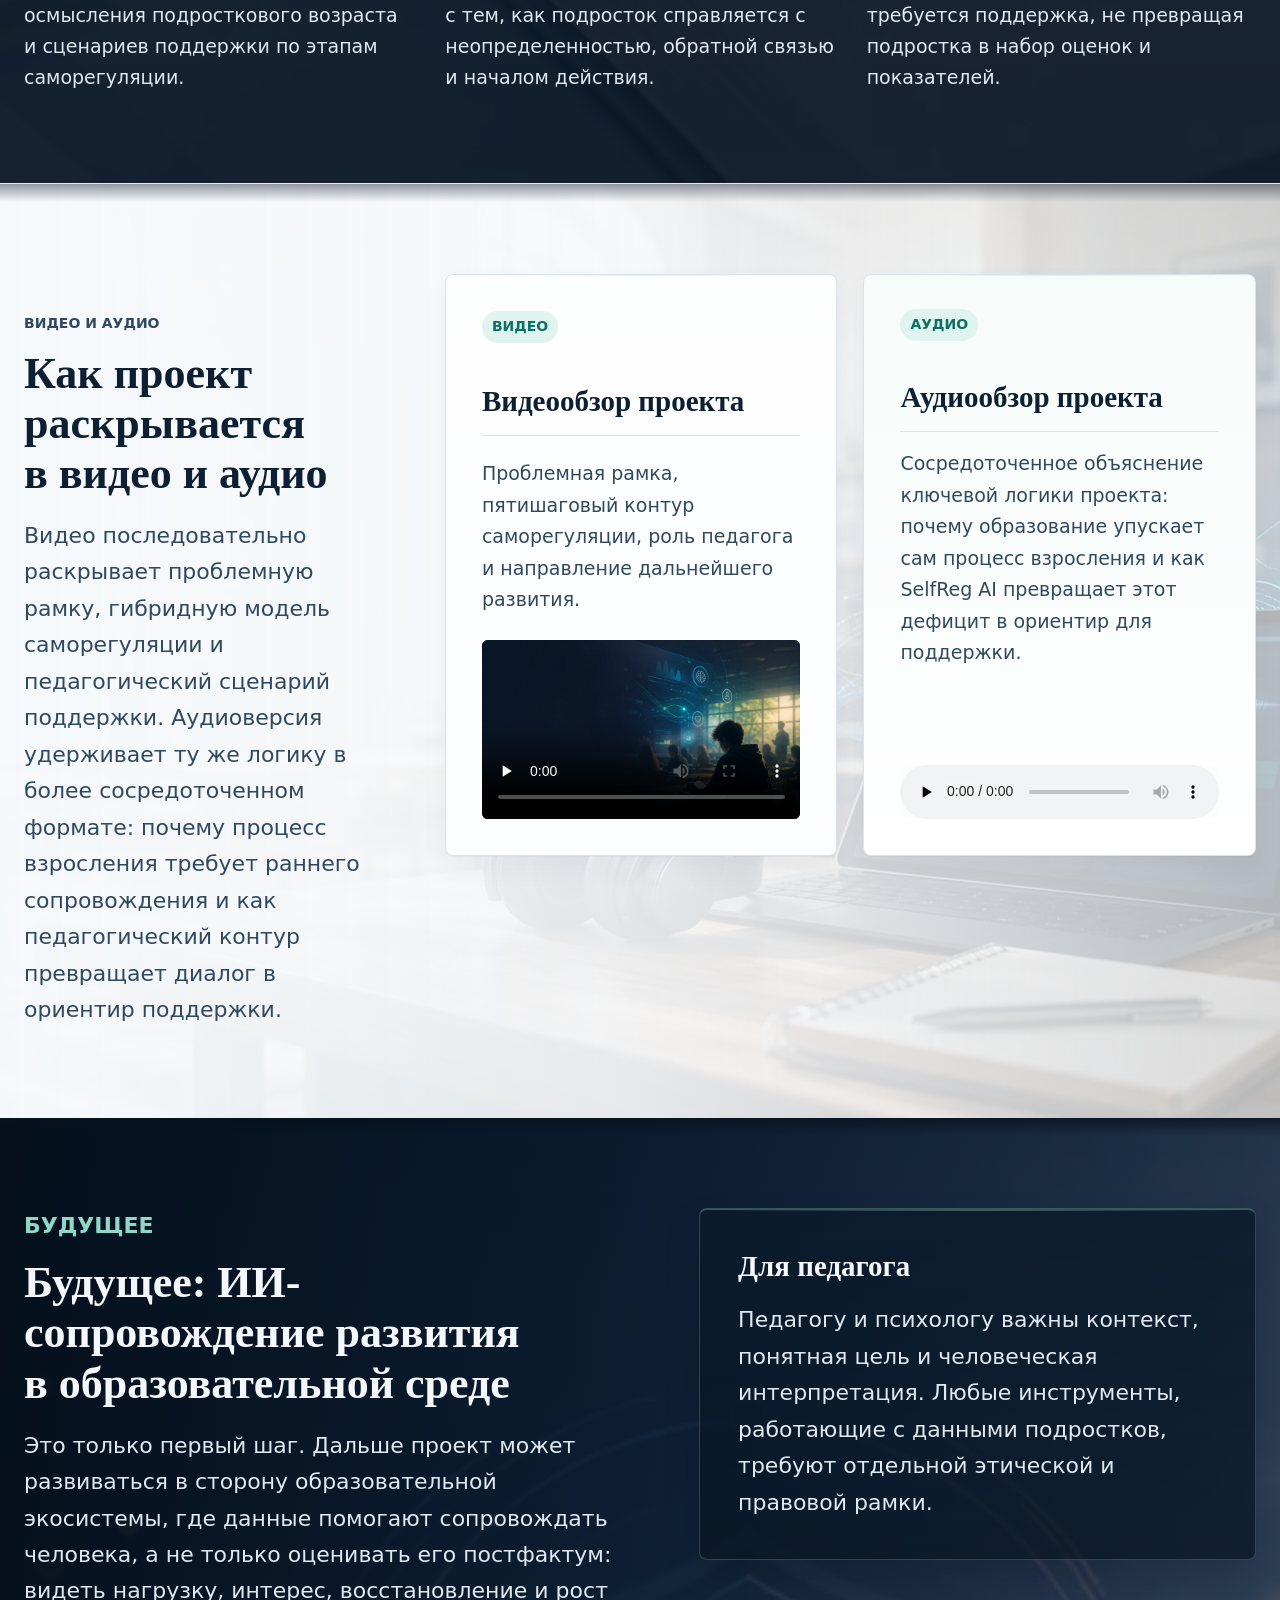
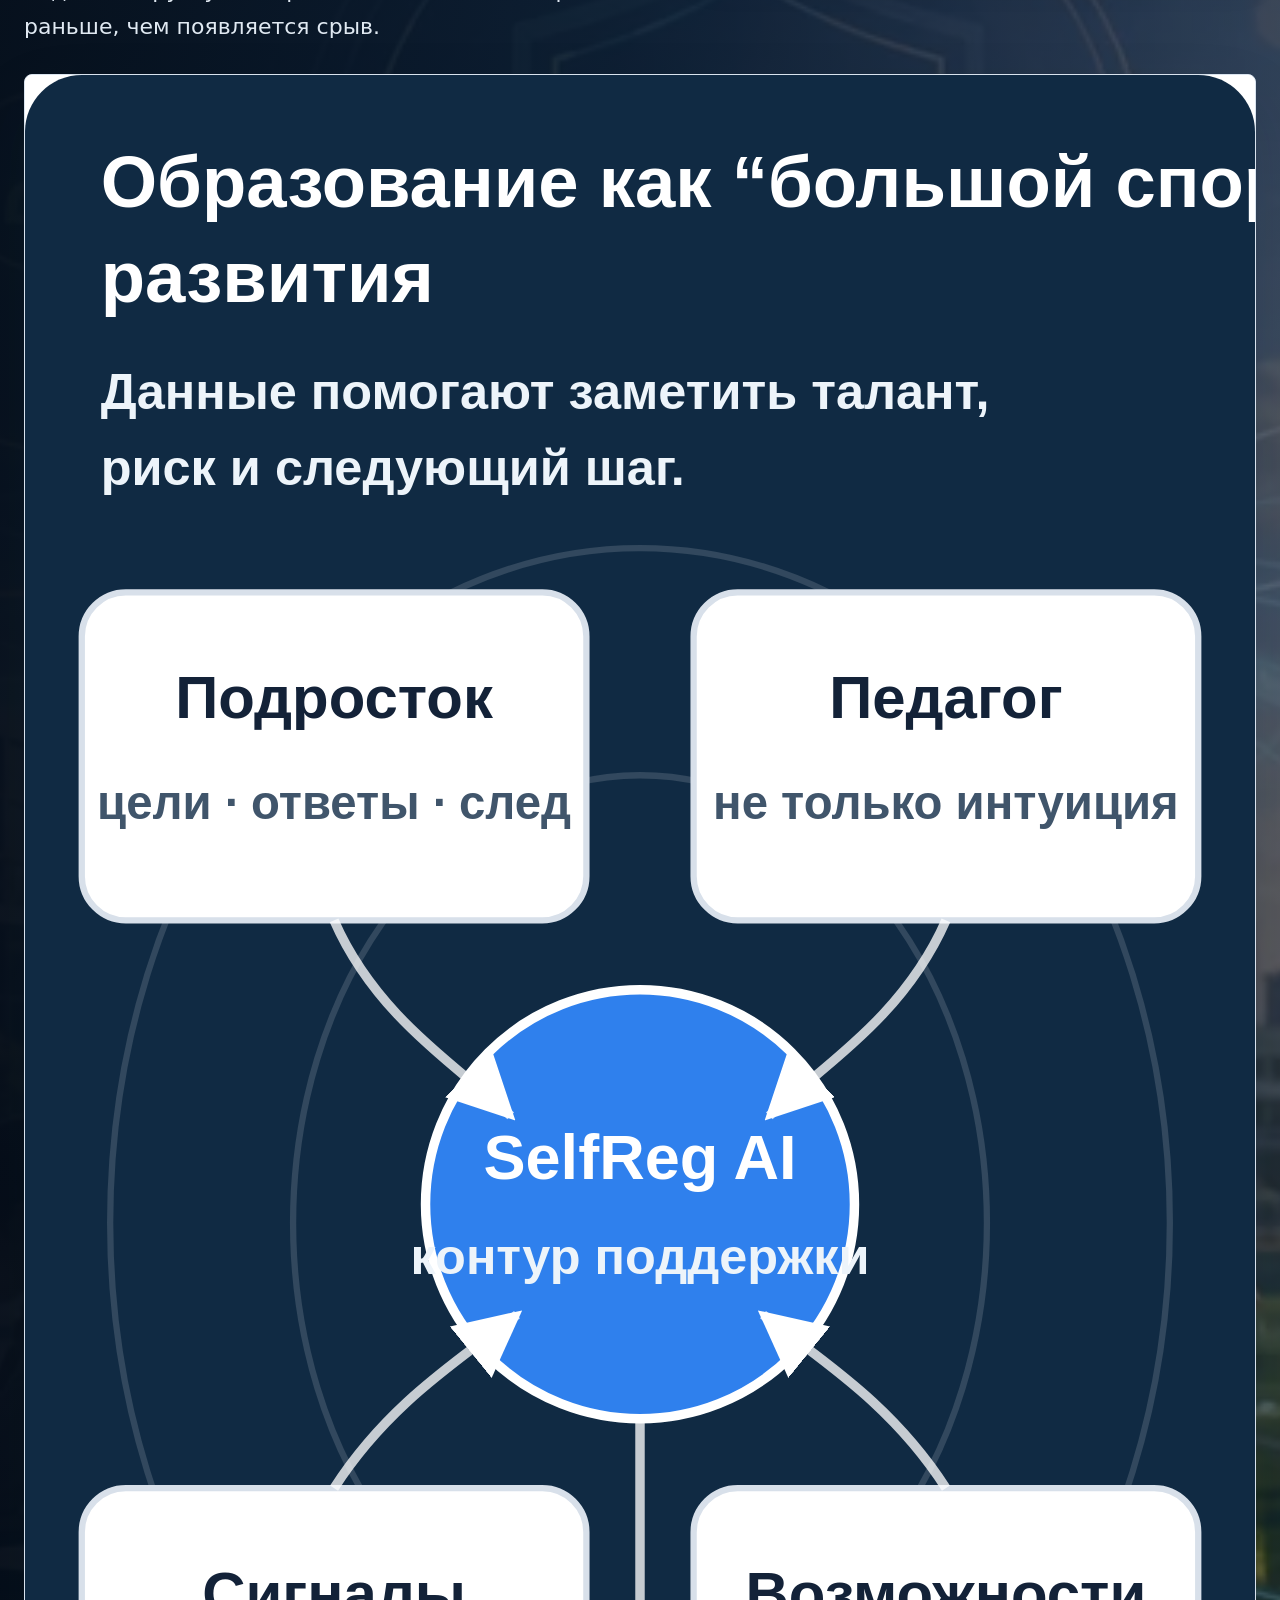
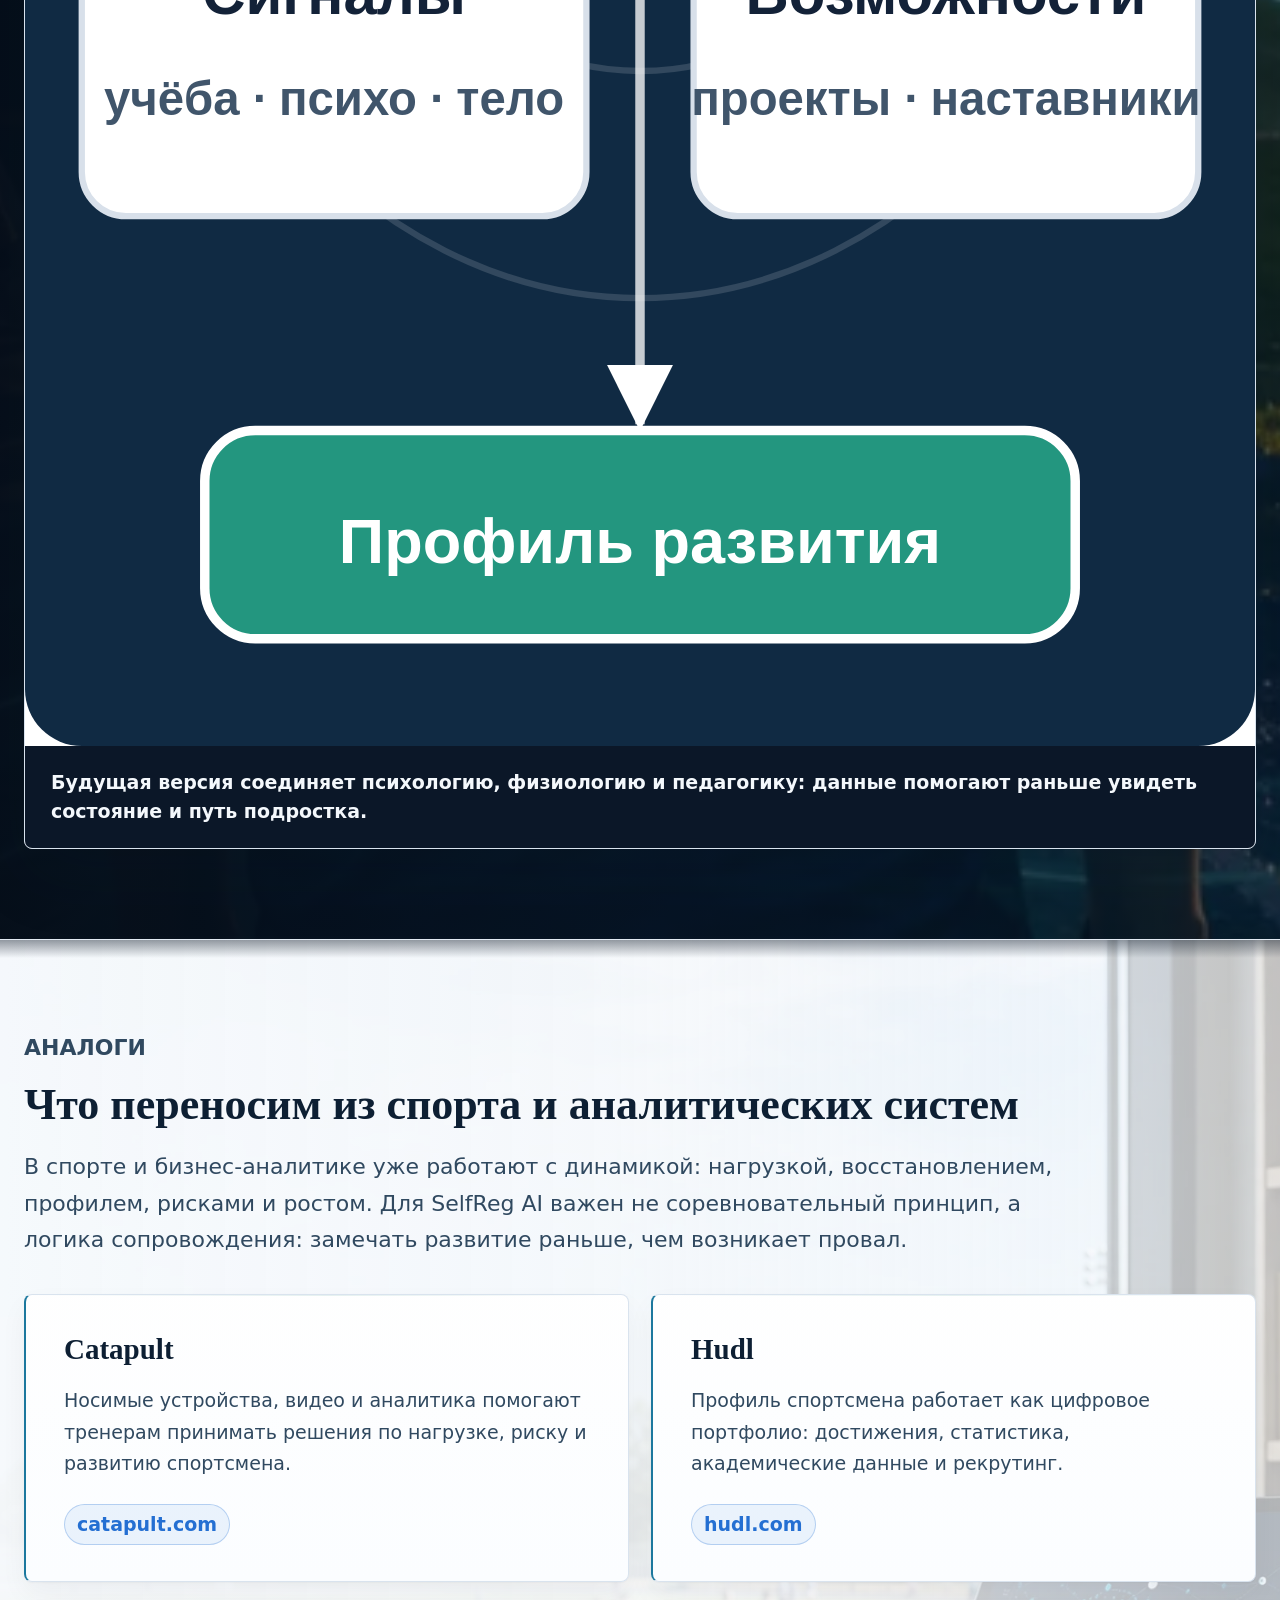
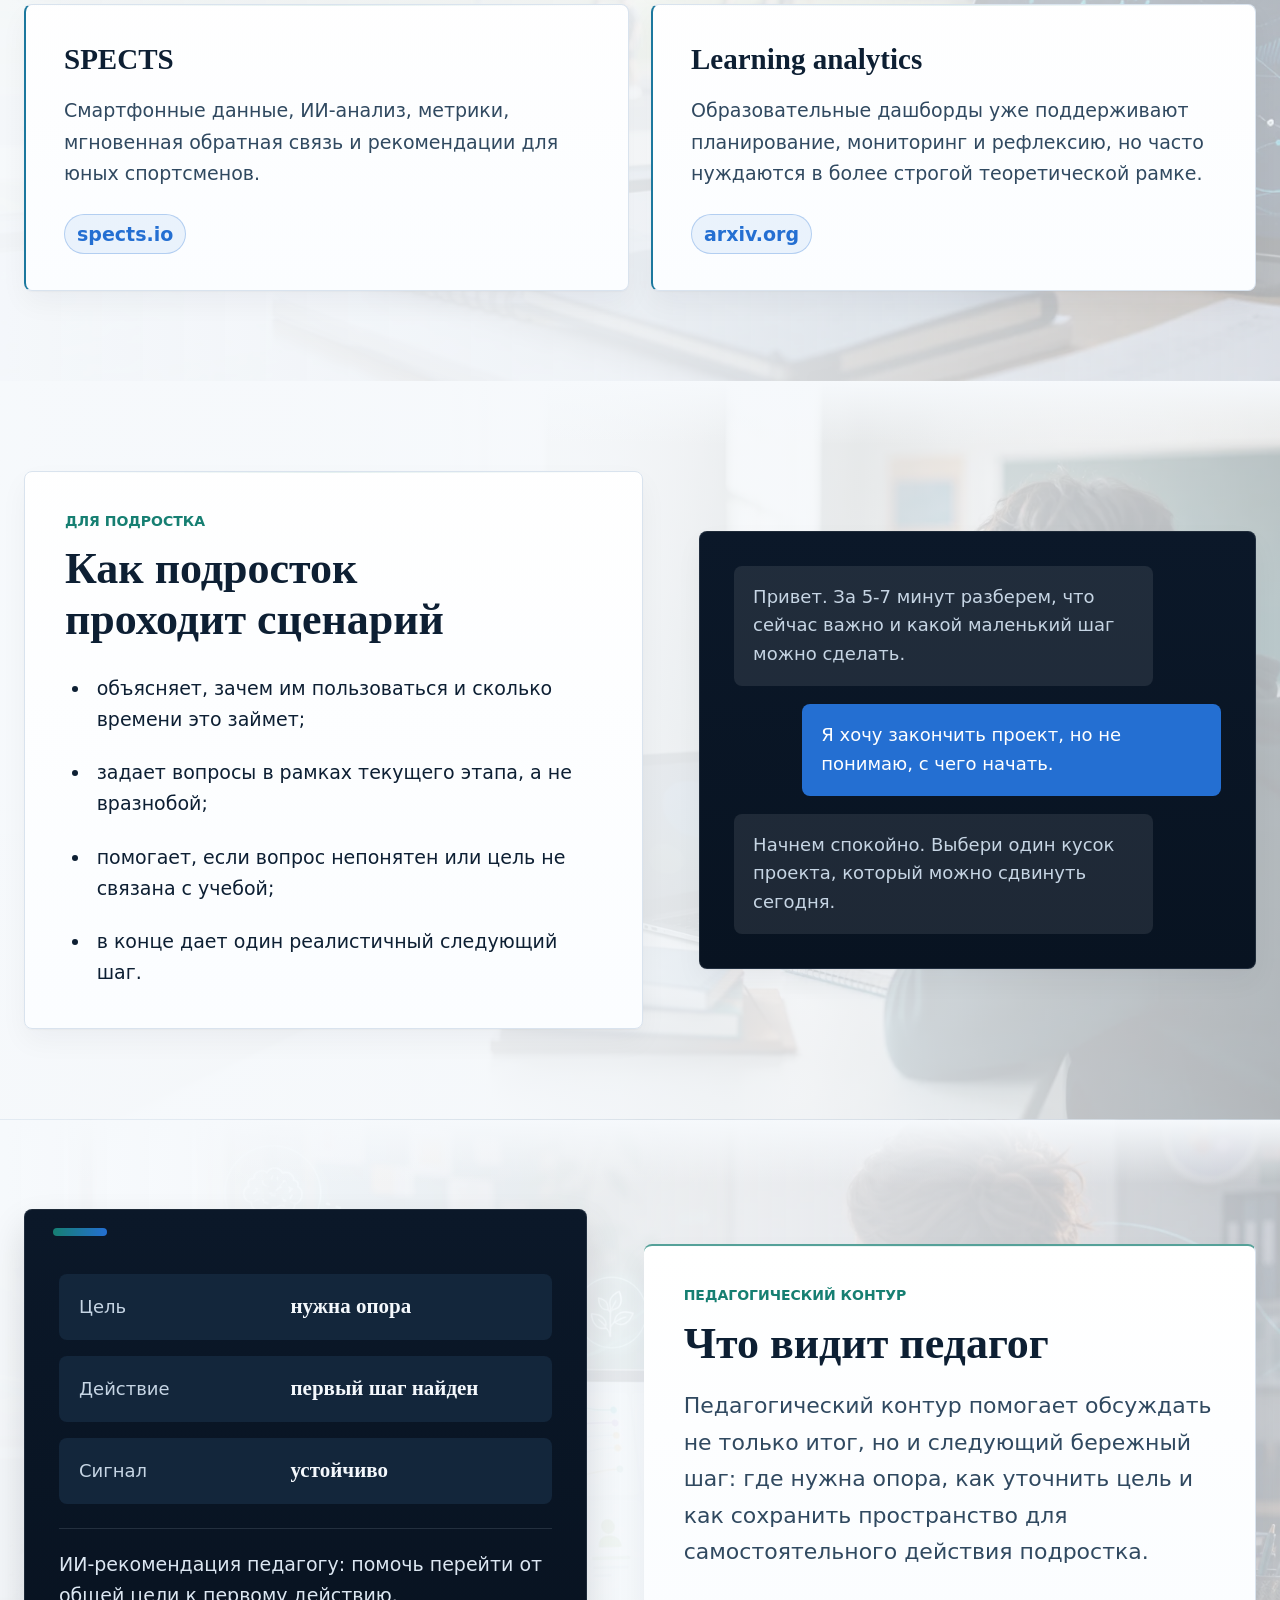
==== commit c80d96de: "feat: add adolescent scenario navigation" ====
--- a/index.html
+++ b/index.html
@@ -39,6 +39,7 @@
         <a href="#evidence" data-i18n="navArchitecture">Исследования</a>
         <a href="#media" data-i18n="navMedia">Медиа</a>
         <a href="#future" data-i18n="navFuture">Будущее</a>
+        <a href="#teen" data-i18n="teenKicker">Для подростка</a>
         <a href="#teacher" data-i18n="navTeacher">Педагог</a>
         <a href="#mission" data-i18n="navMission">Миссия</a>
         <a href="#risks" data-i18n="navRisks">Риски</a>
@@ -54,6 +55,7 @@
           <a href="#evidence" data-i18n="navArchitecture">Исследования</a>
           <a href="#media" data-i18n="navMedia">Медиа</a>
           <a href="#future" data-i18n="navFuture">Будущее</a>
+          <a href="#teen" data-i18n="teenKicker">Для подростка</a>
           <a href="#teacher" data-i18n="navTeacher">Педагог</a>
           <a href="#mission" data-i18n="navMission">Миссия</a>
           <a href="#risks" data-i18n="navRisks">Риски</a>
@@ -527,7 +529,7 @@
         </div>
       </section>
 
-      <section class="section scenario-section">
+      <section id="teen" class="section scenario-section">
         <div class="content product-flow">
           <div class="flow-card adolescent">
             <p class="section-kicker" data-i18n="teenKicker">Для подростка</p>
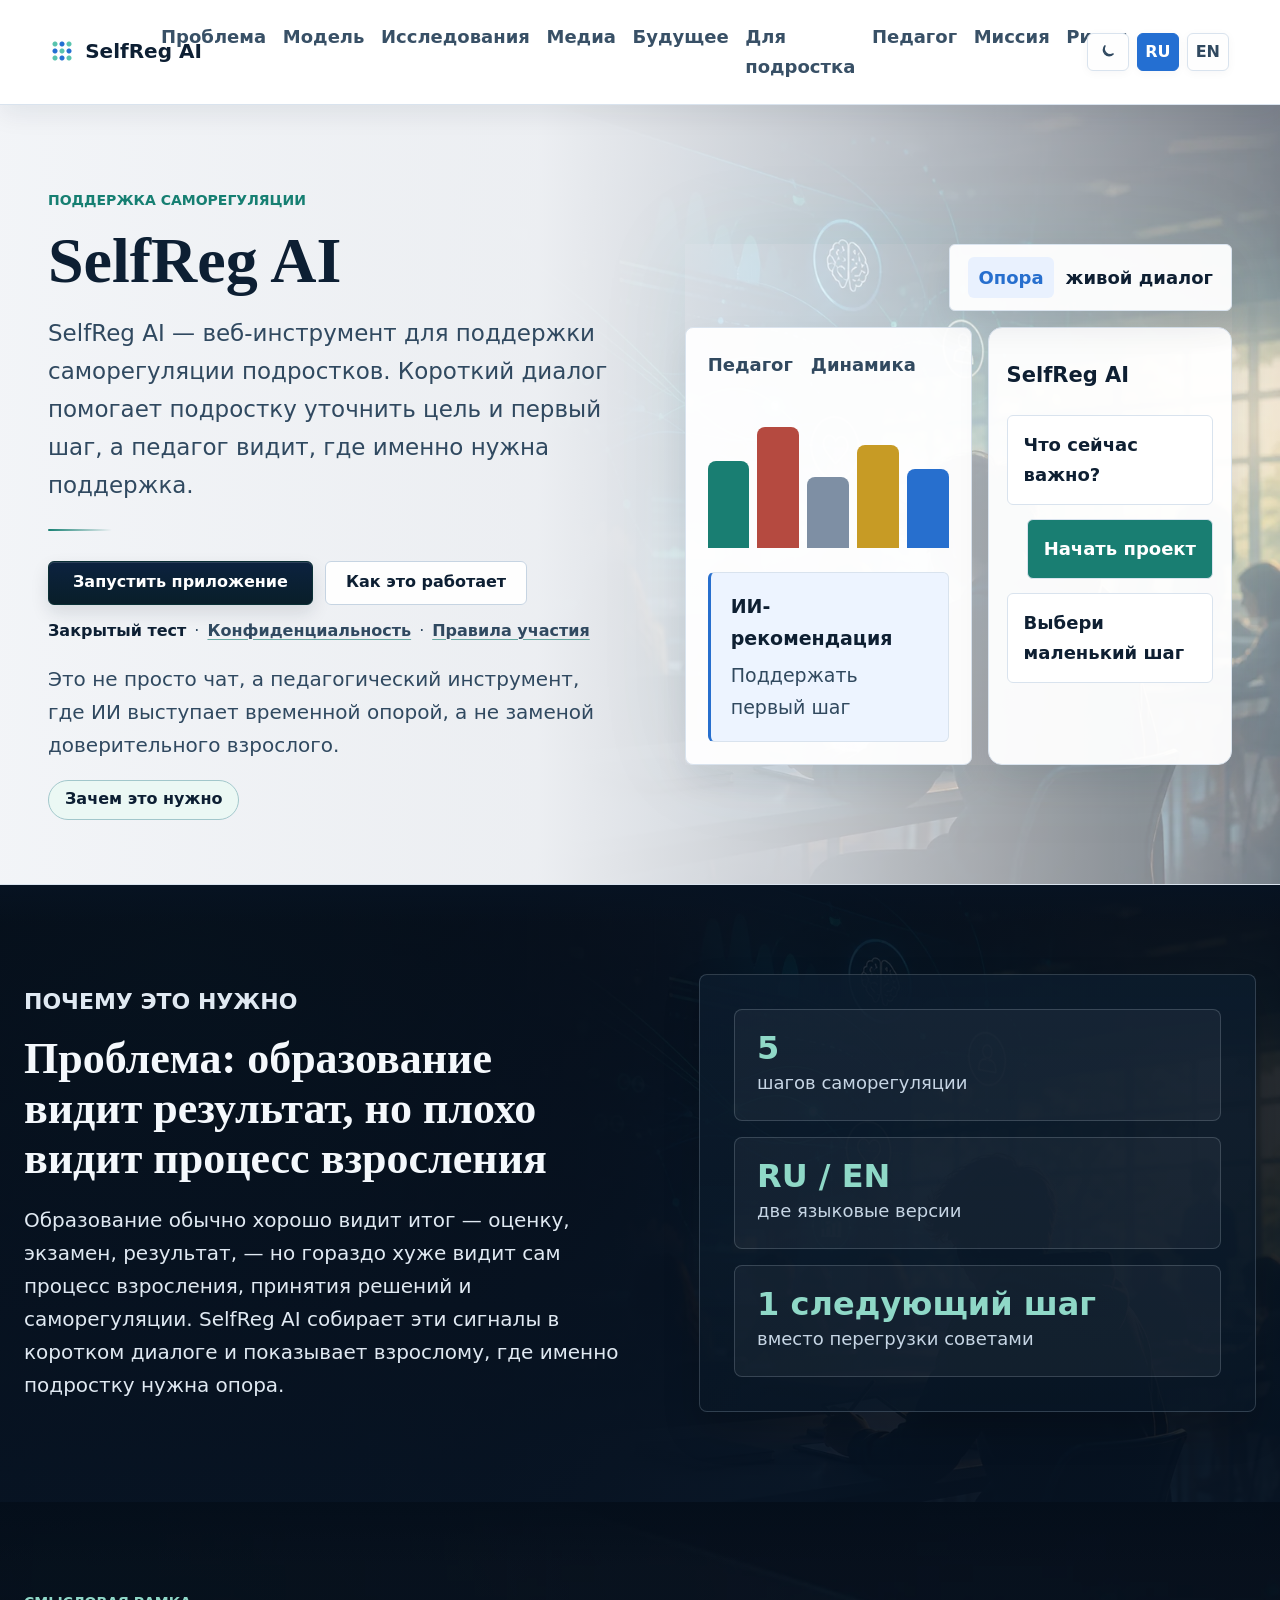
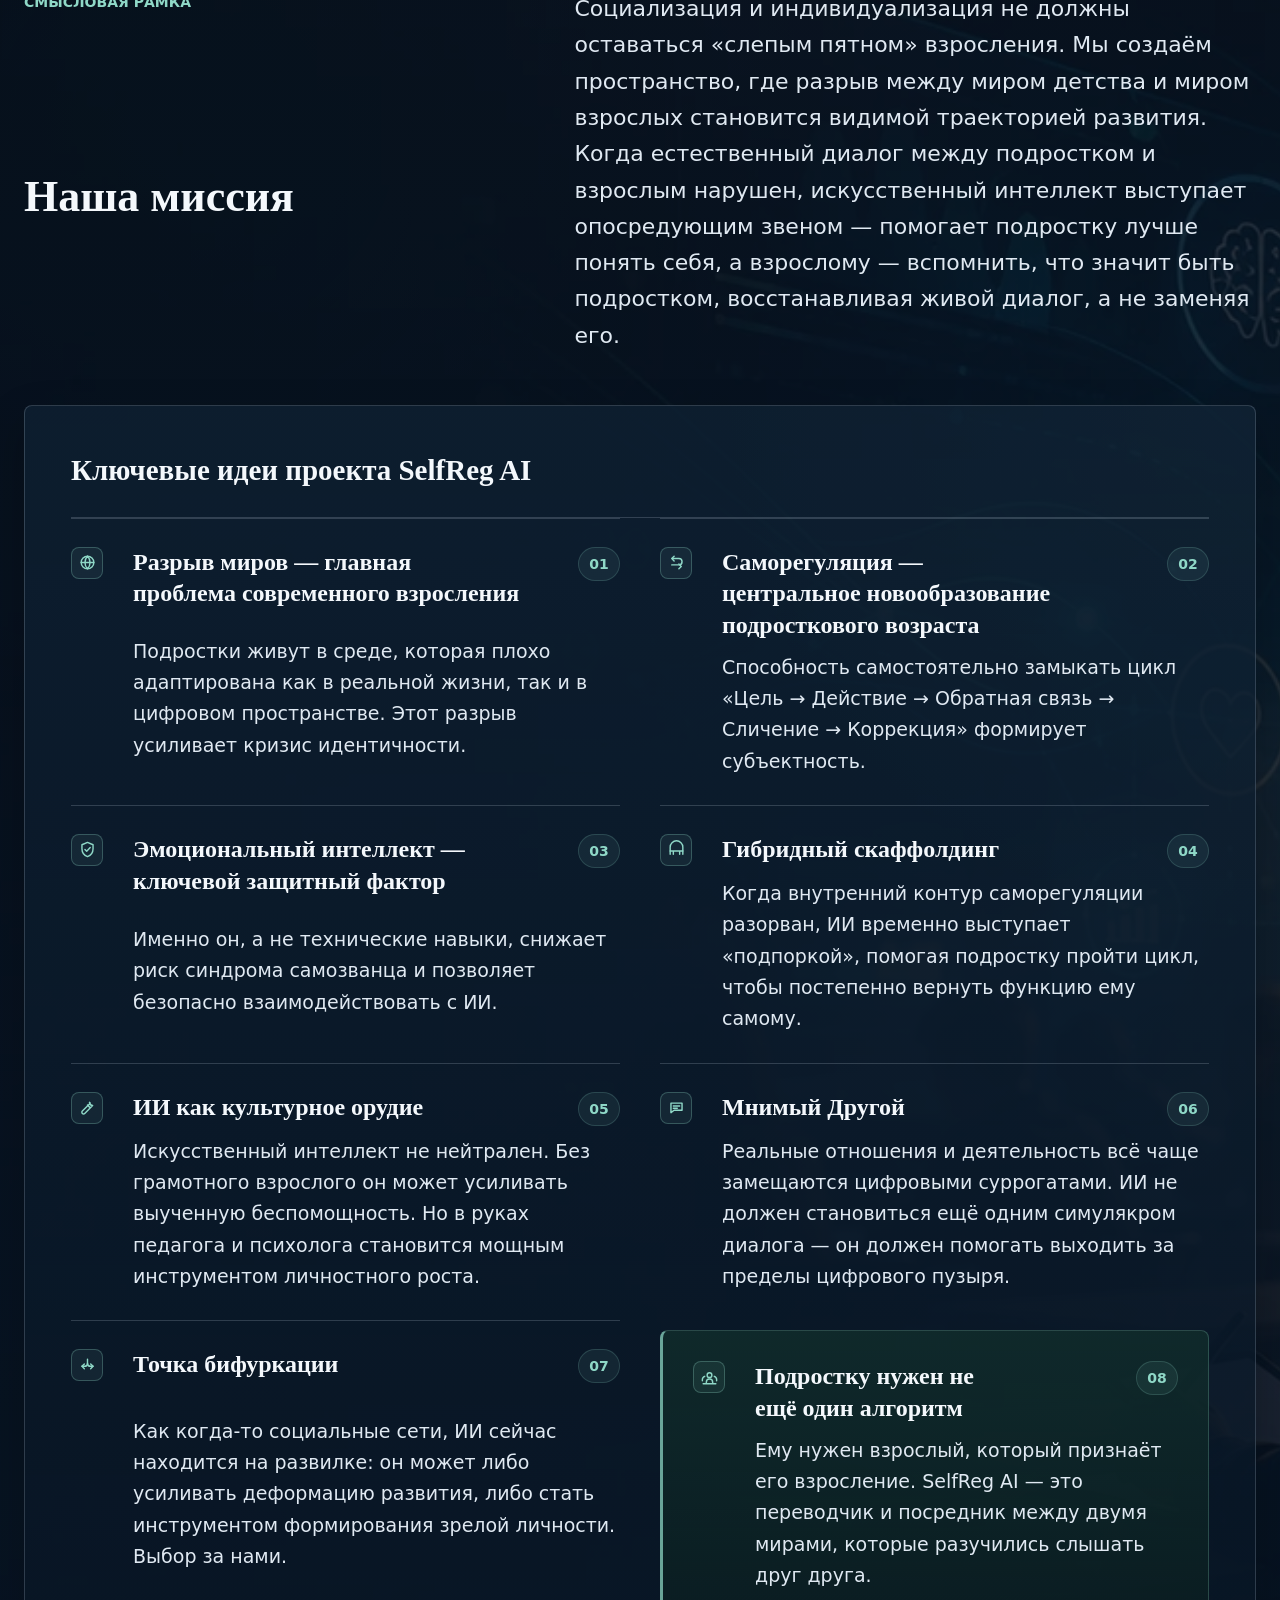
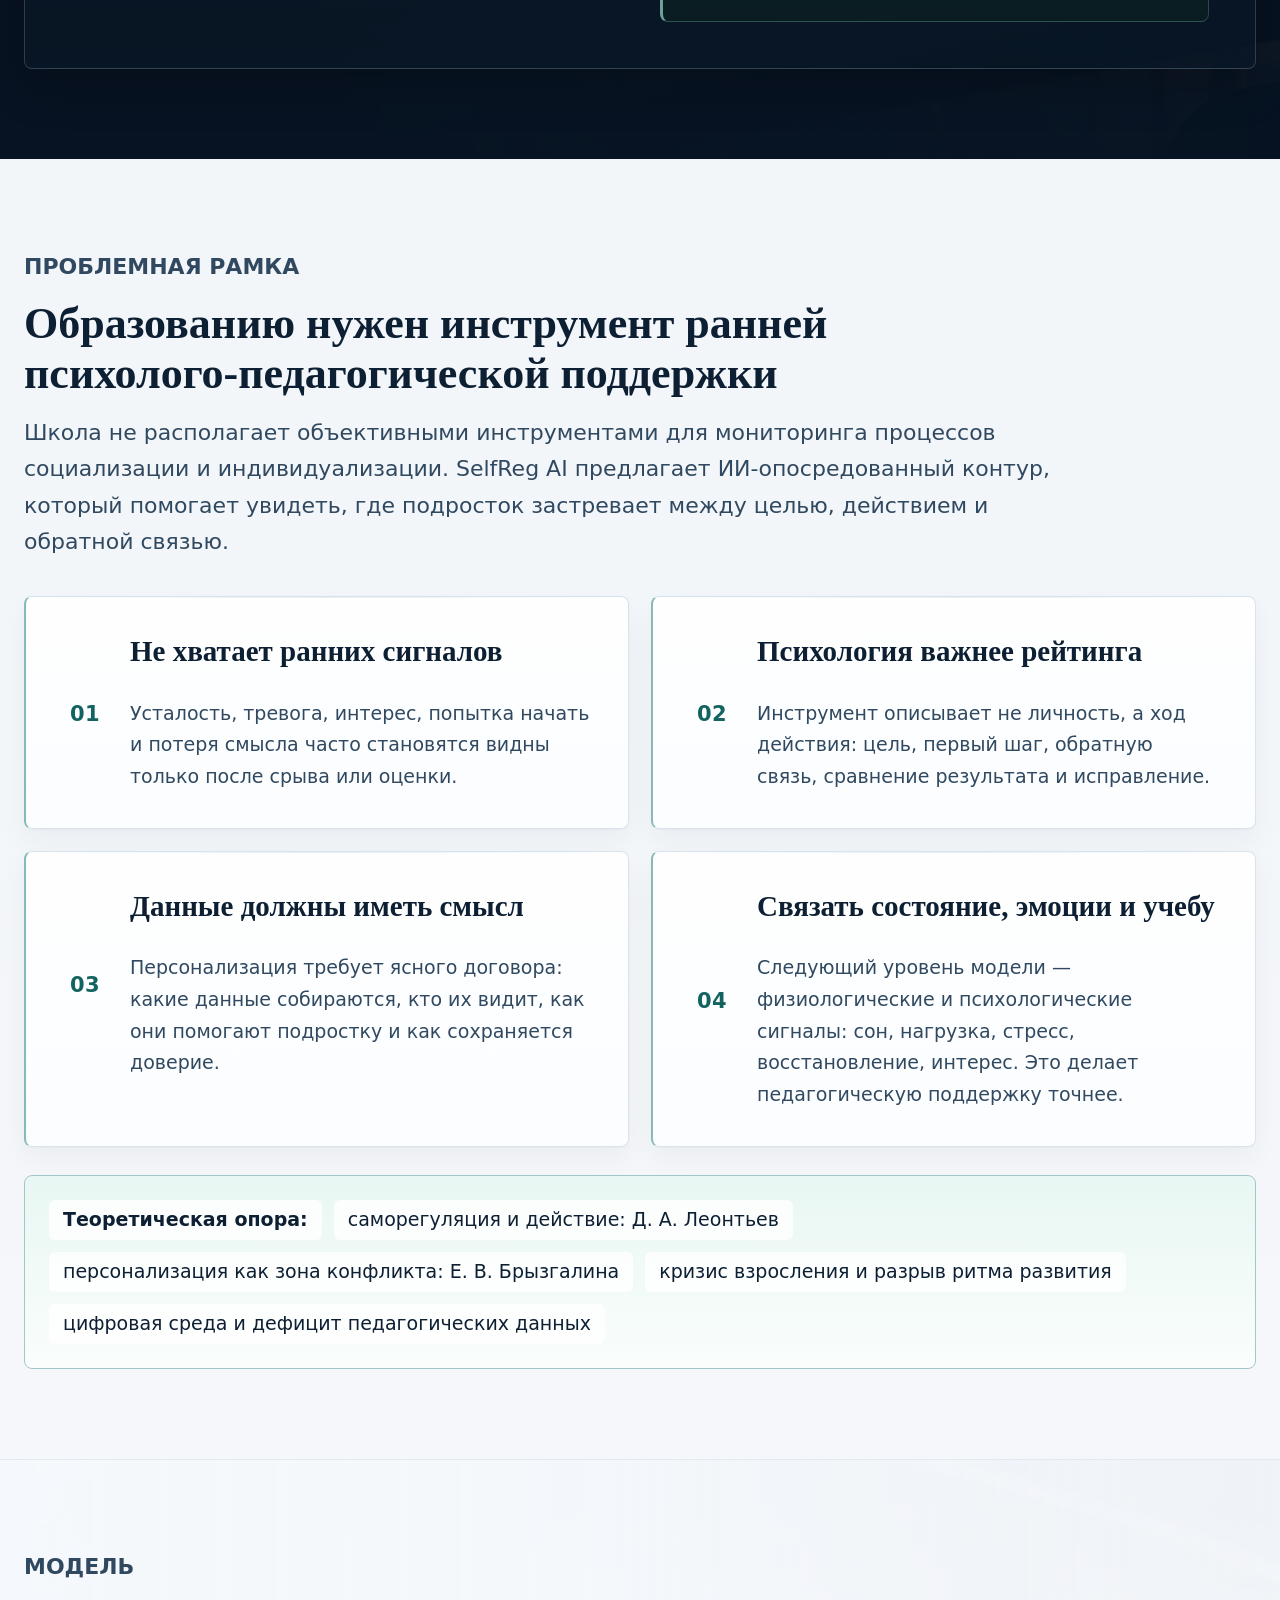
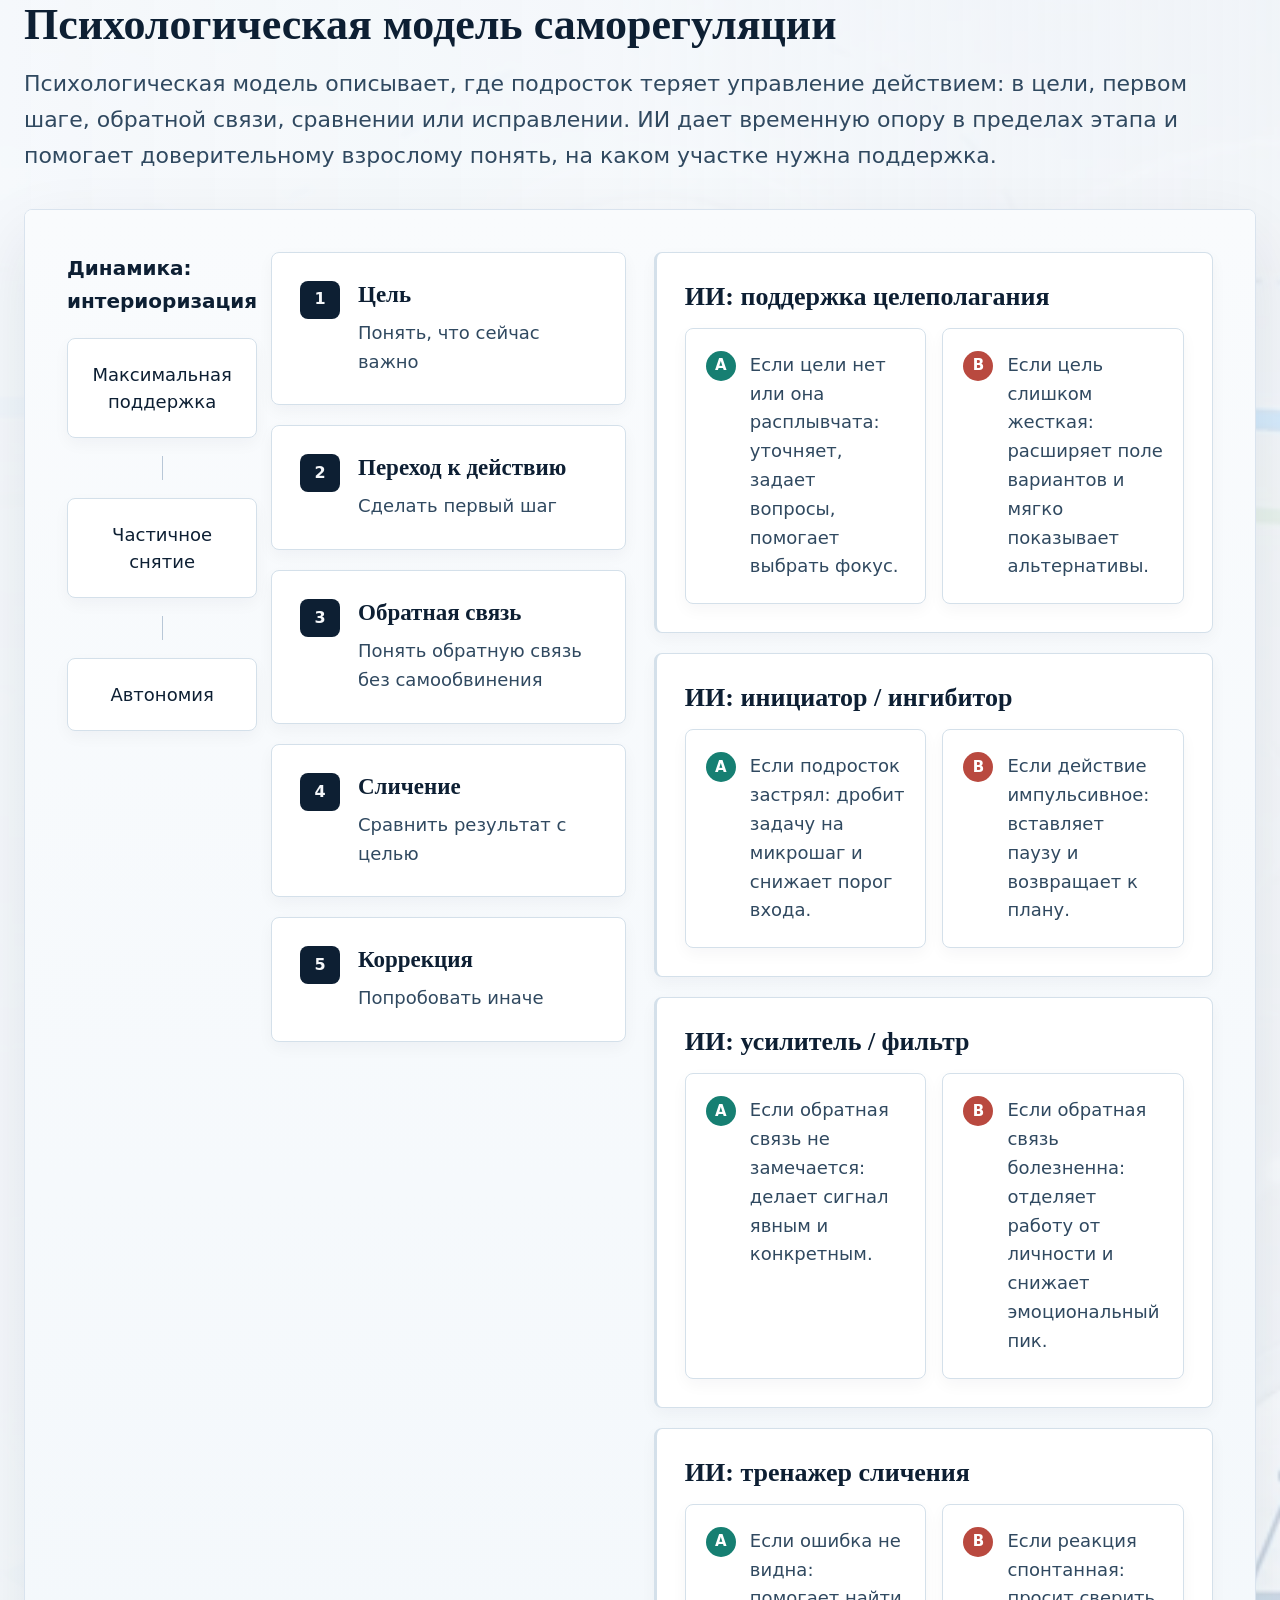
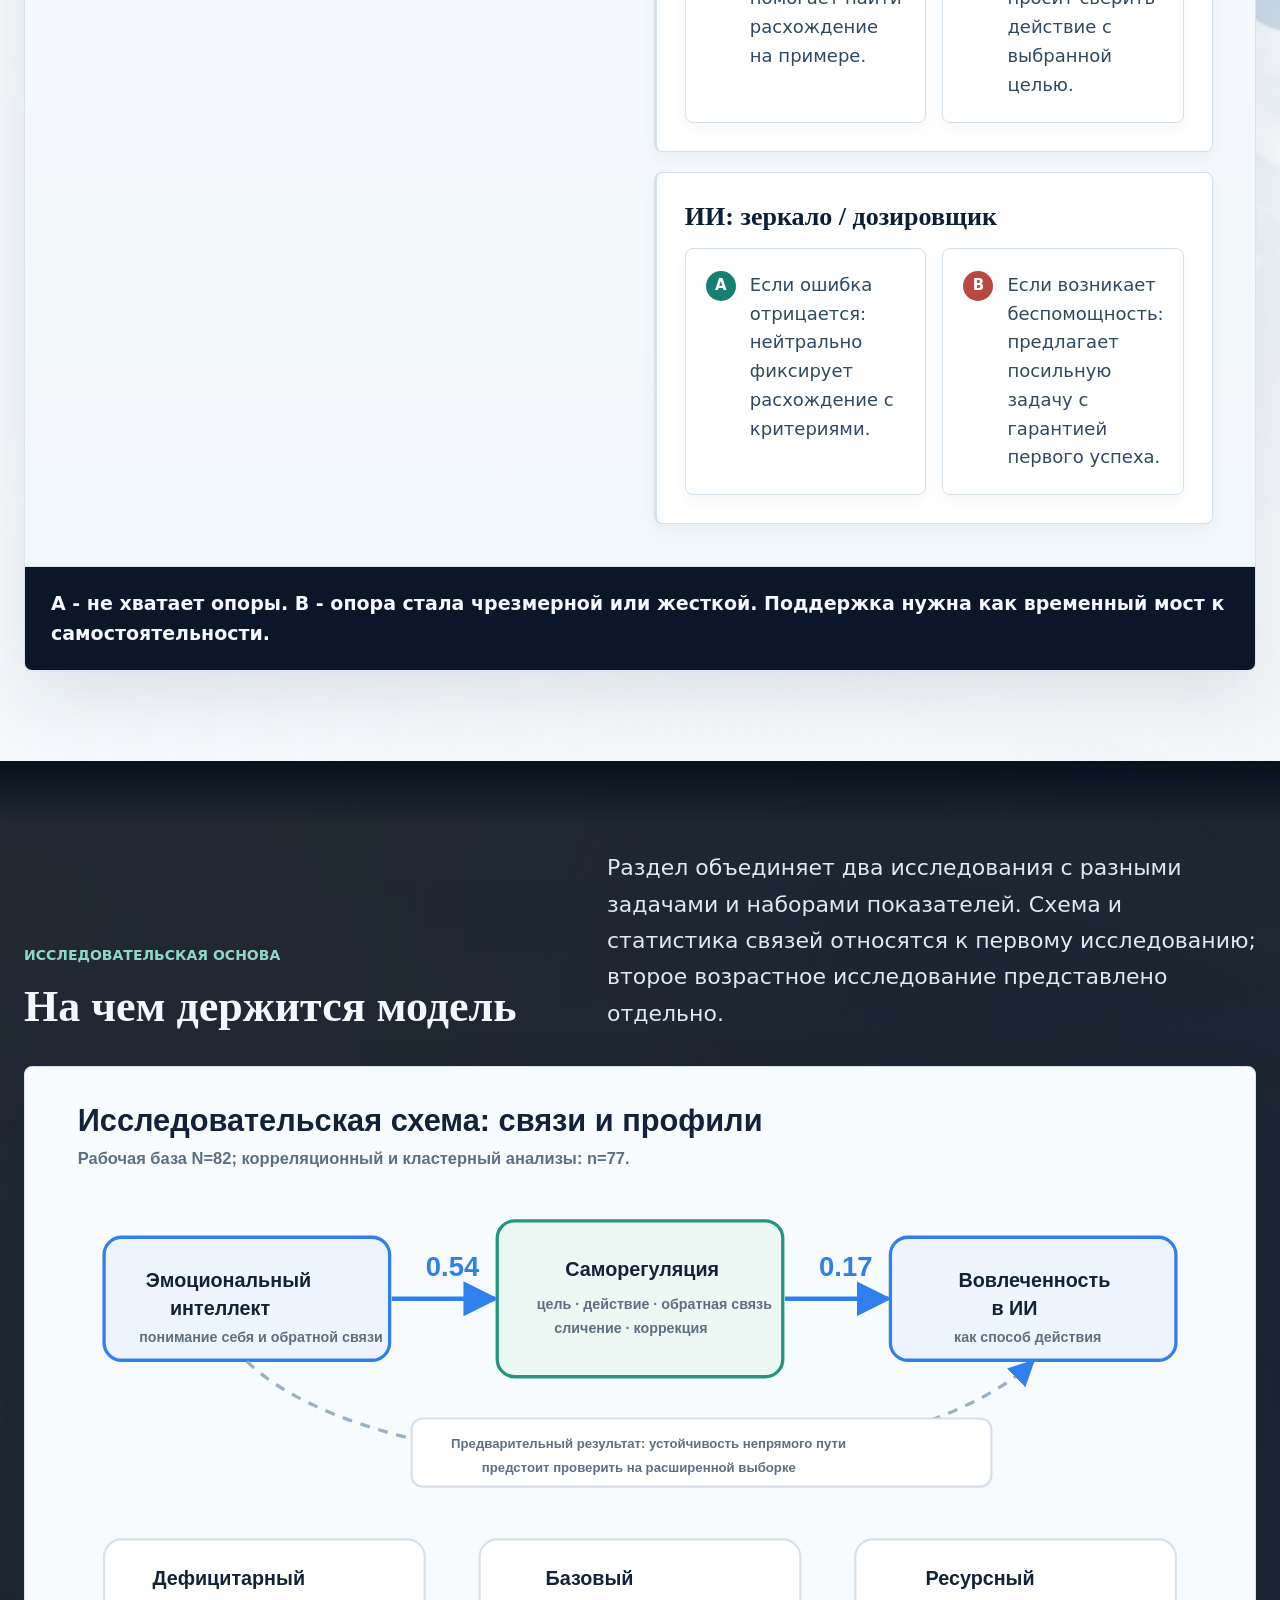
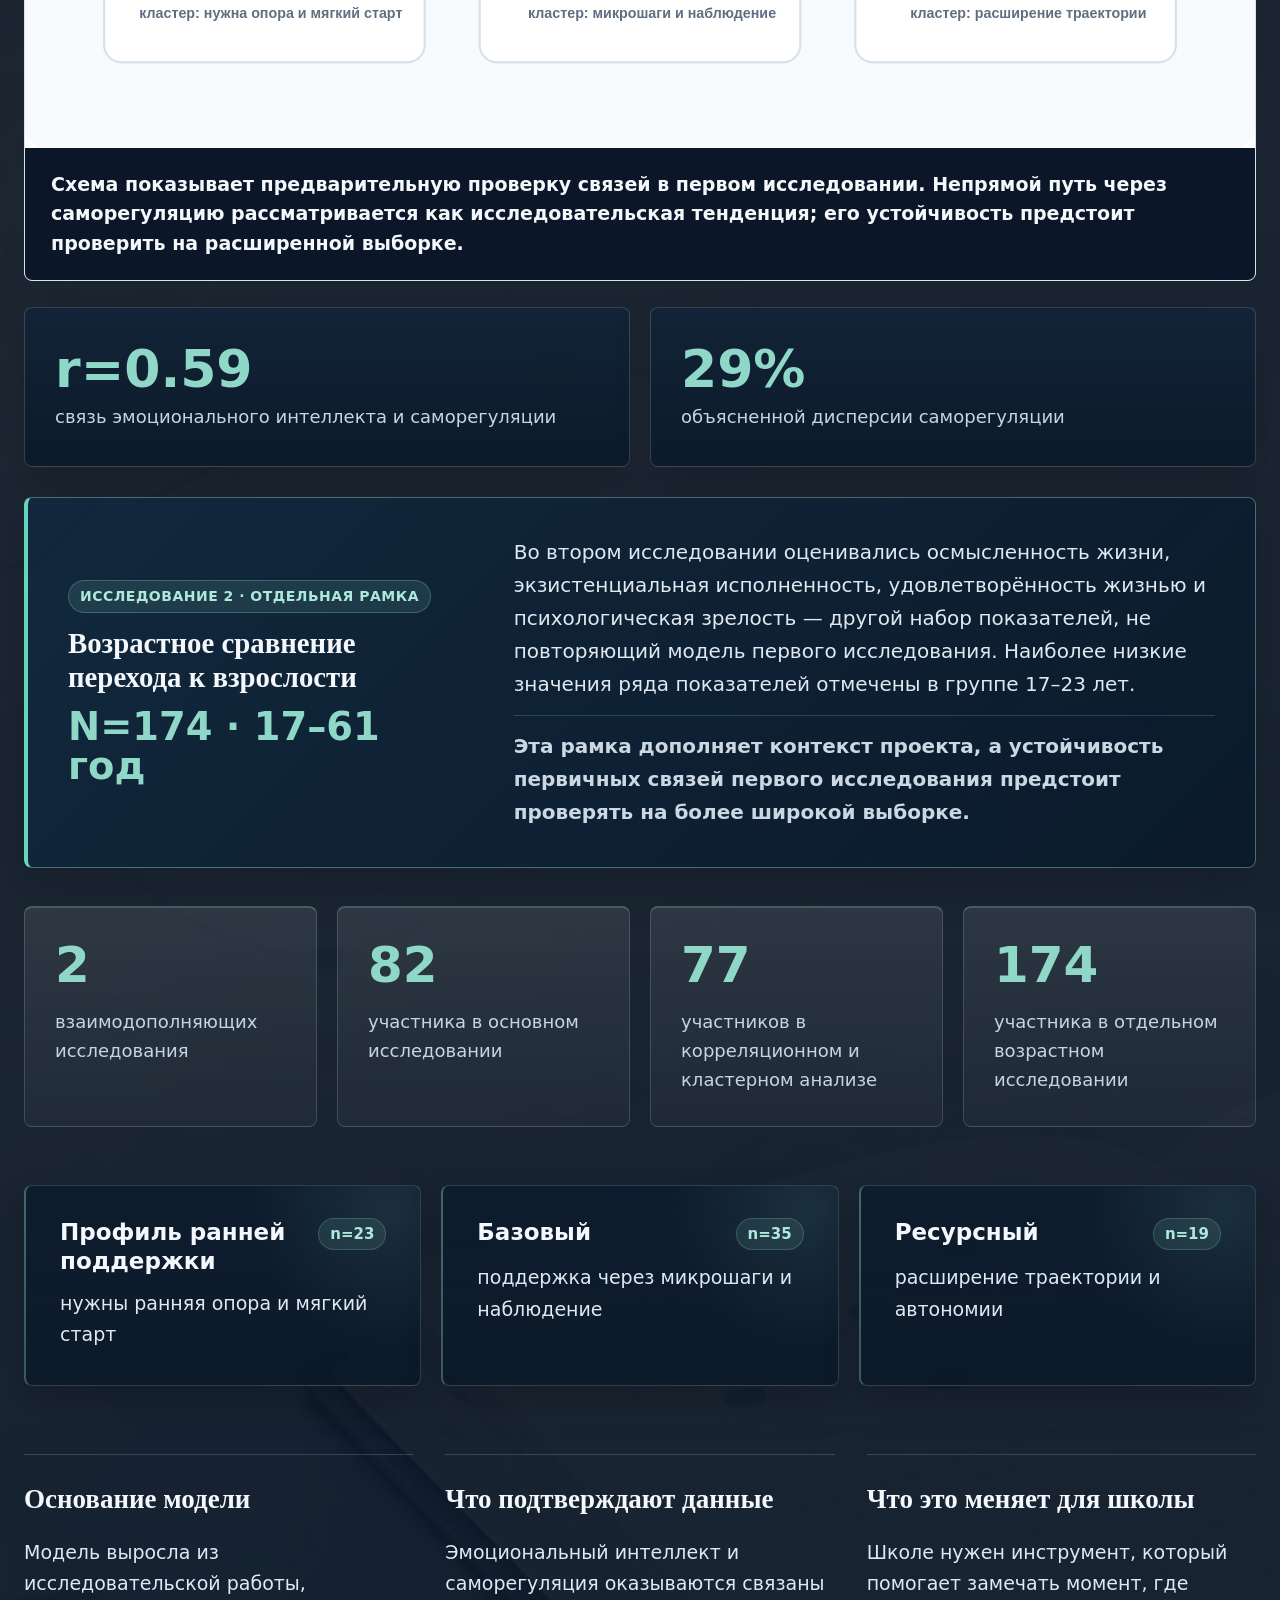
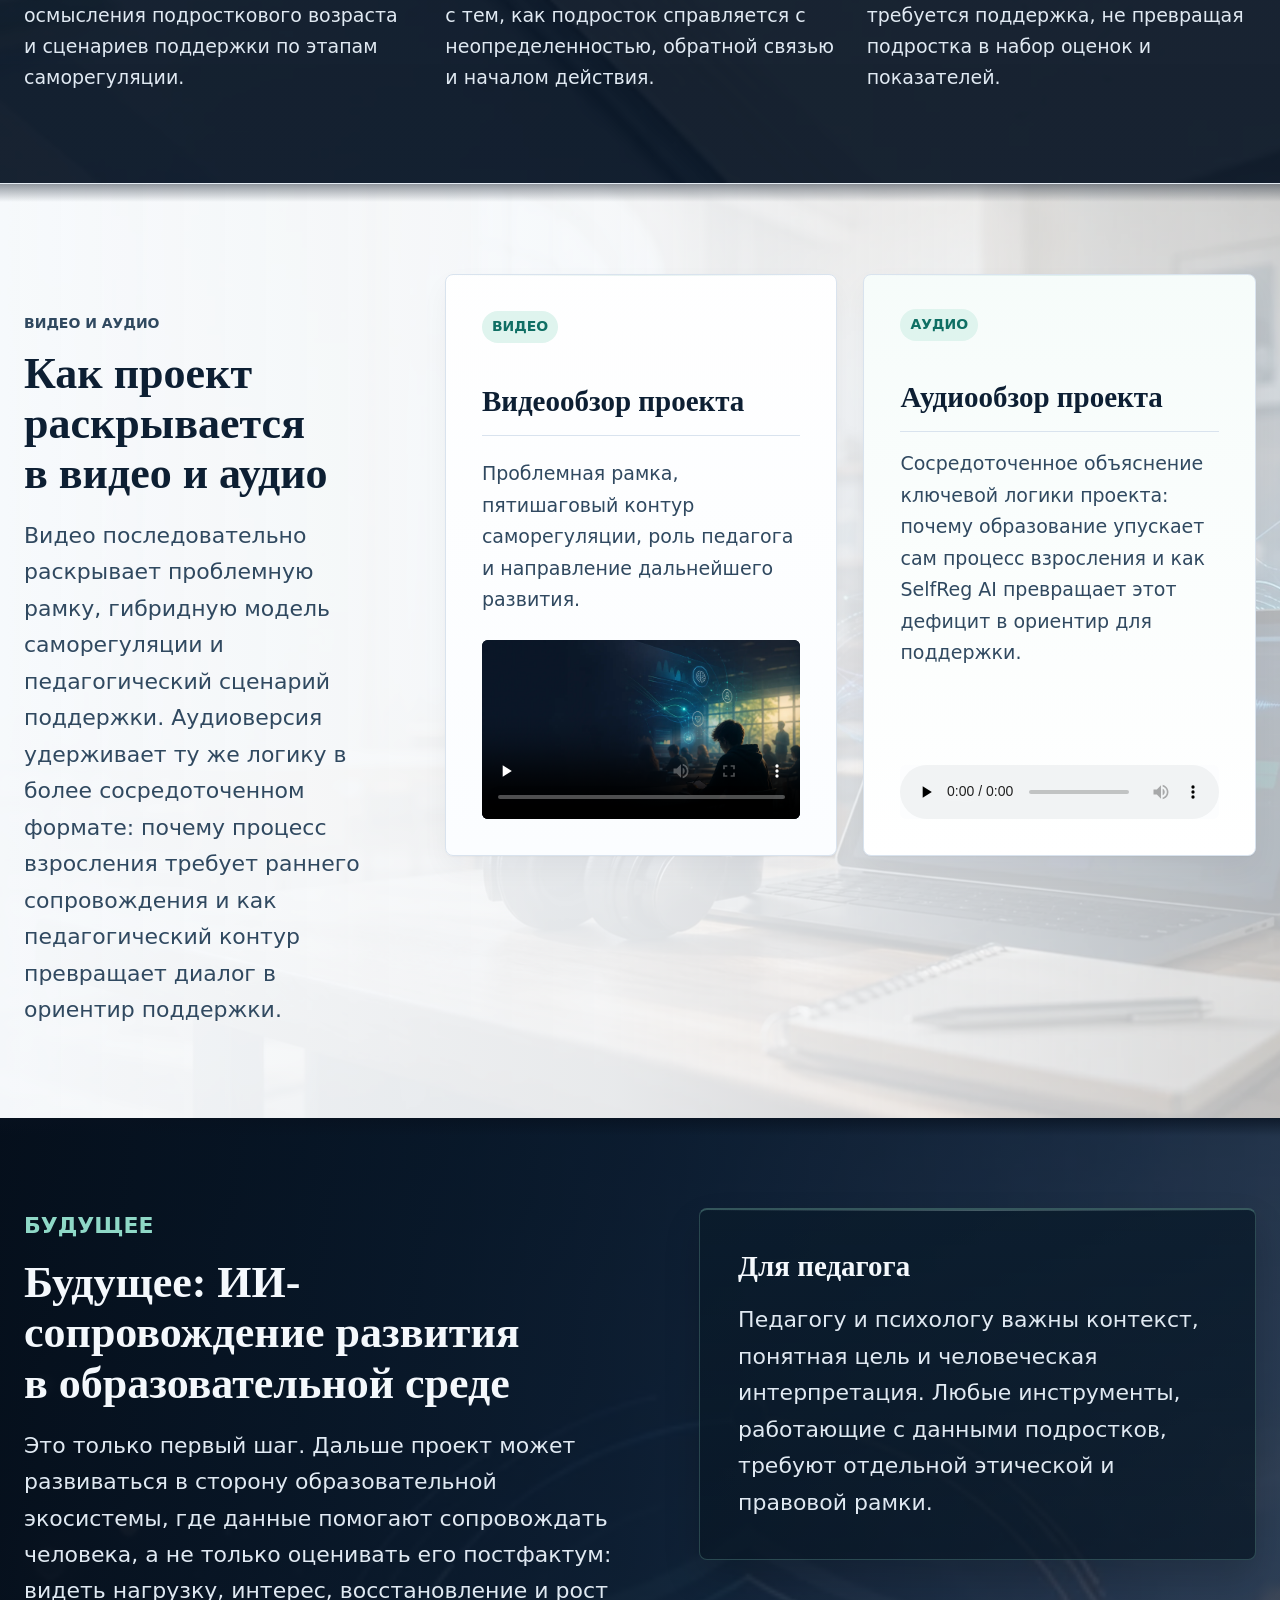
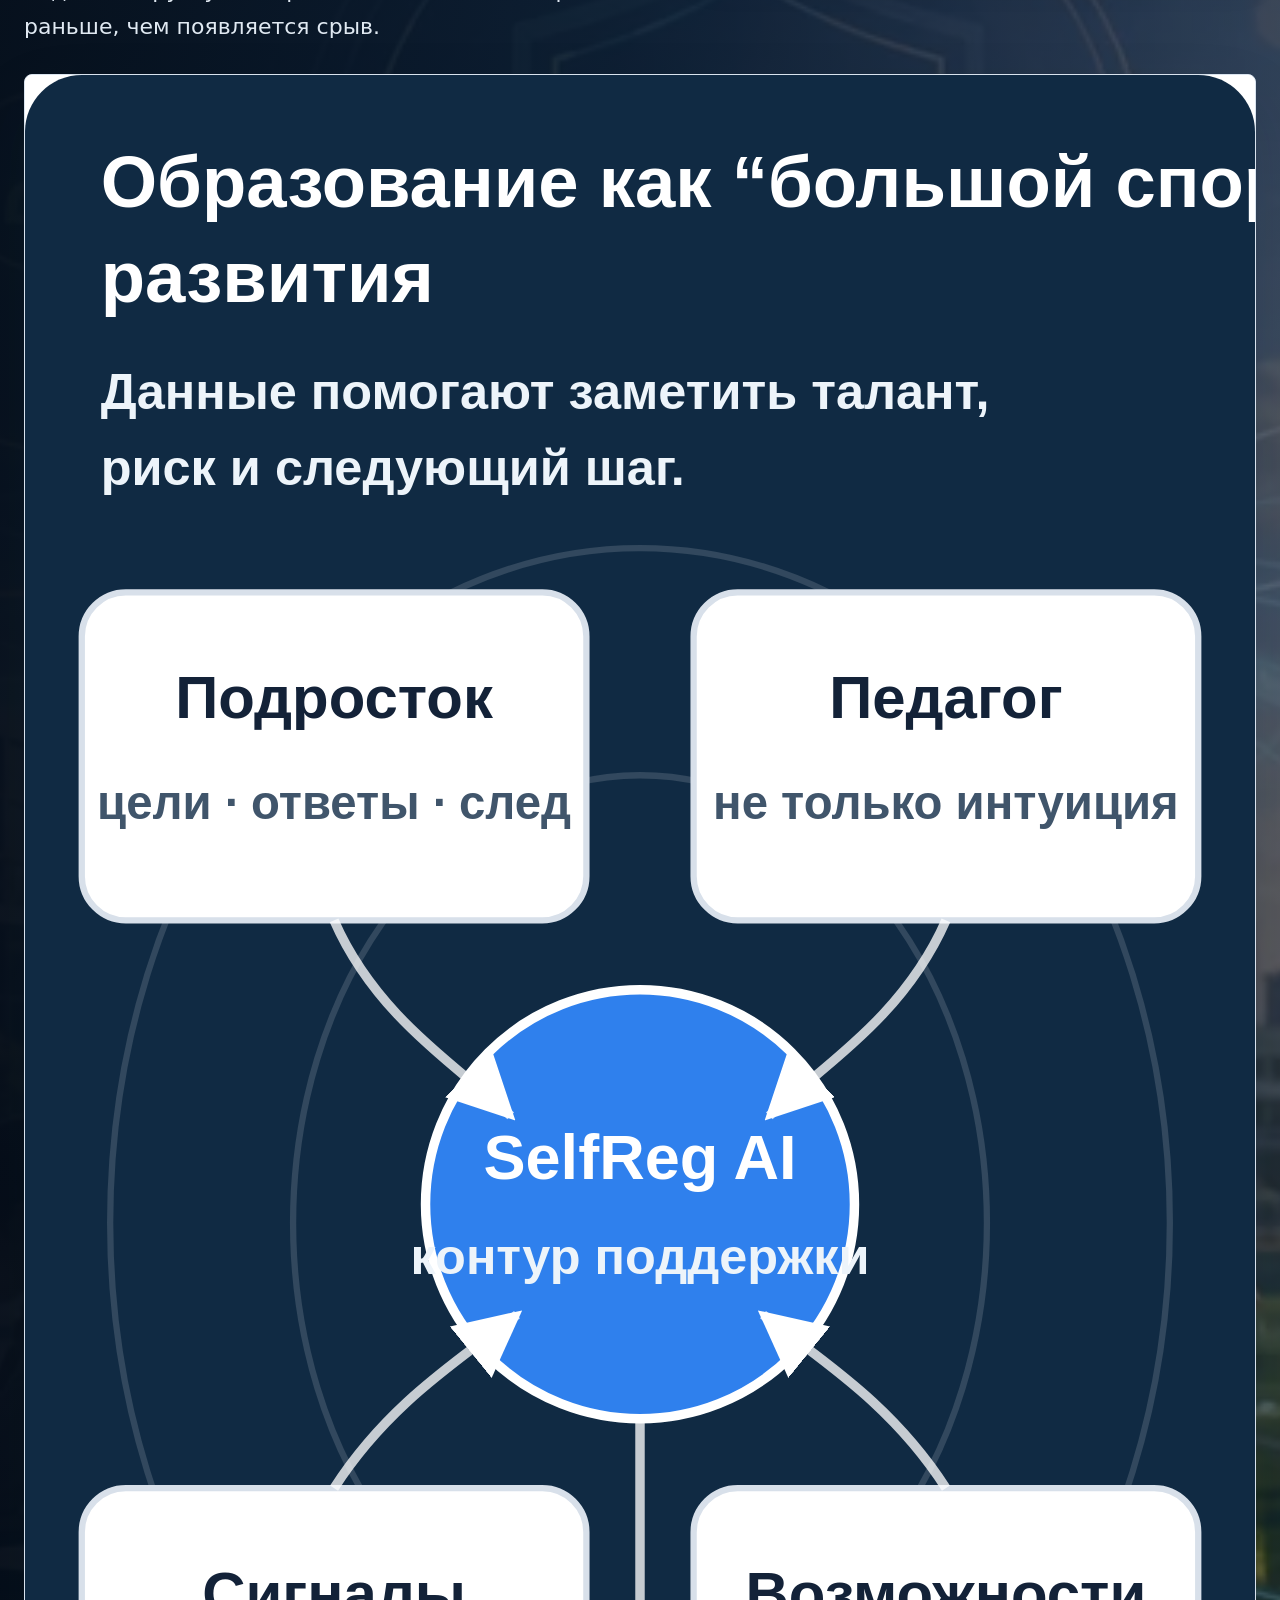
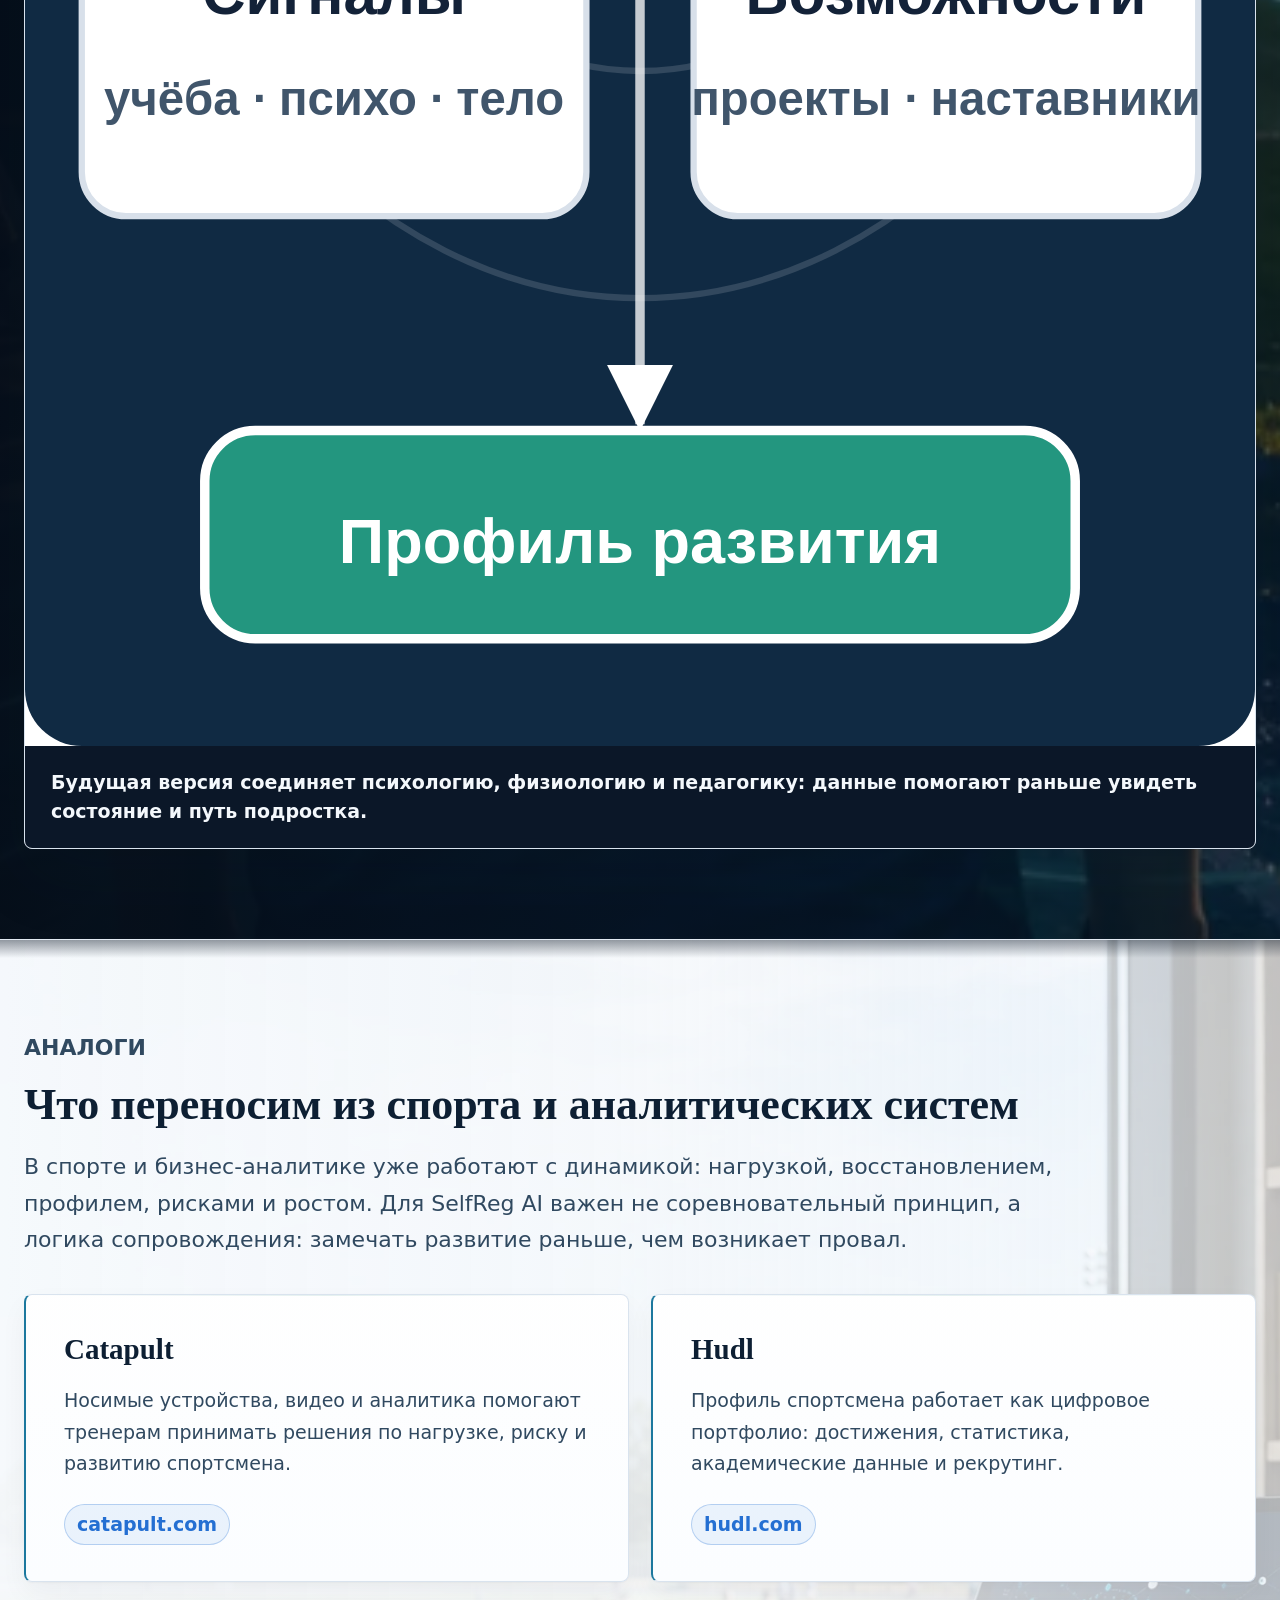
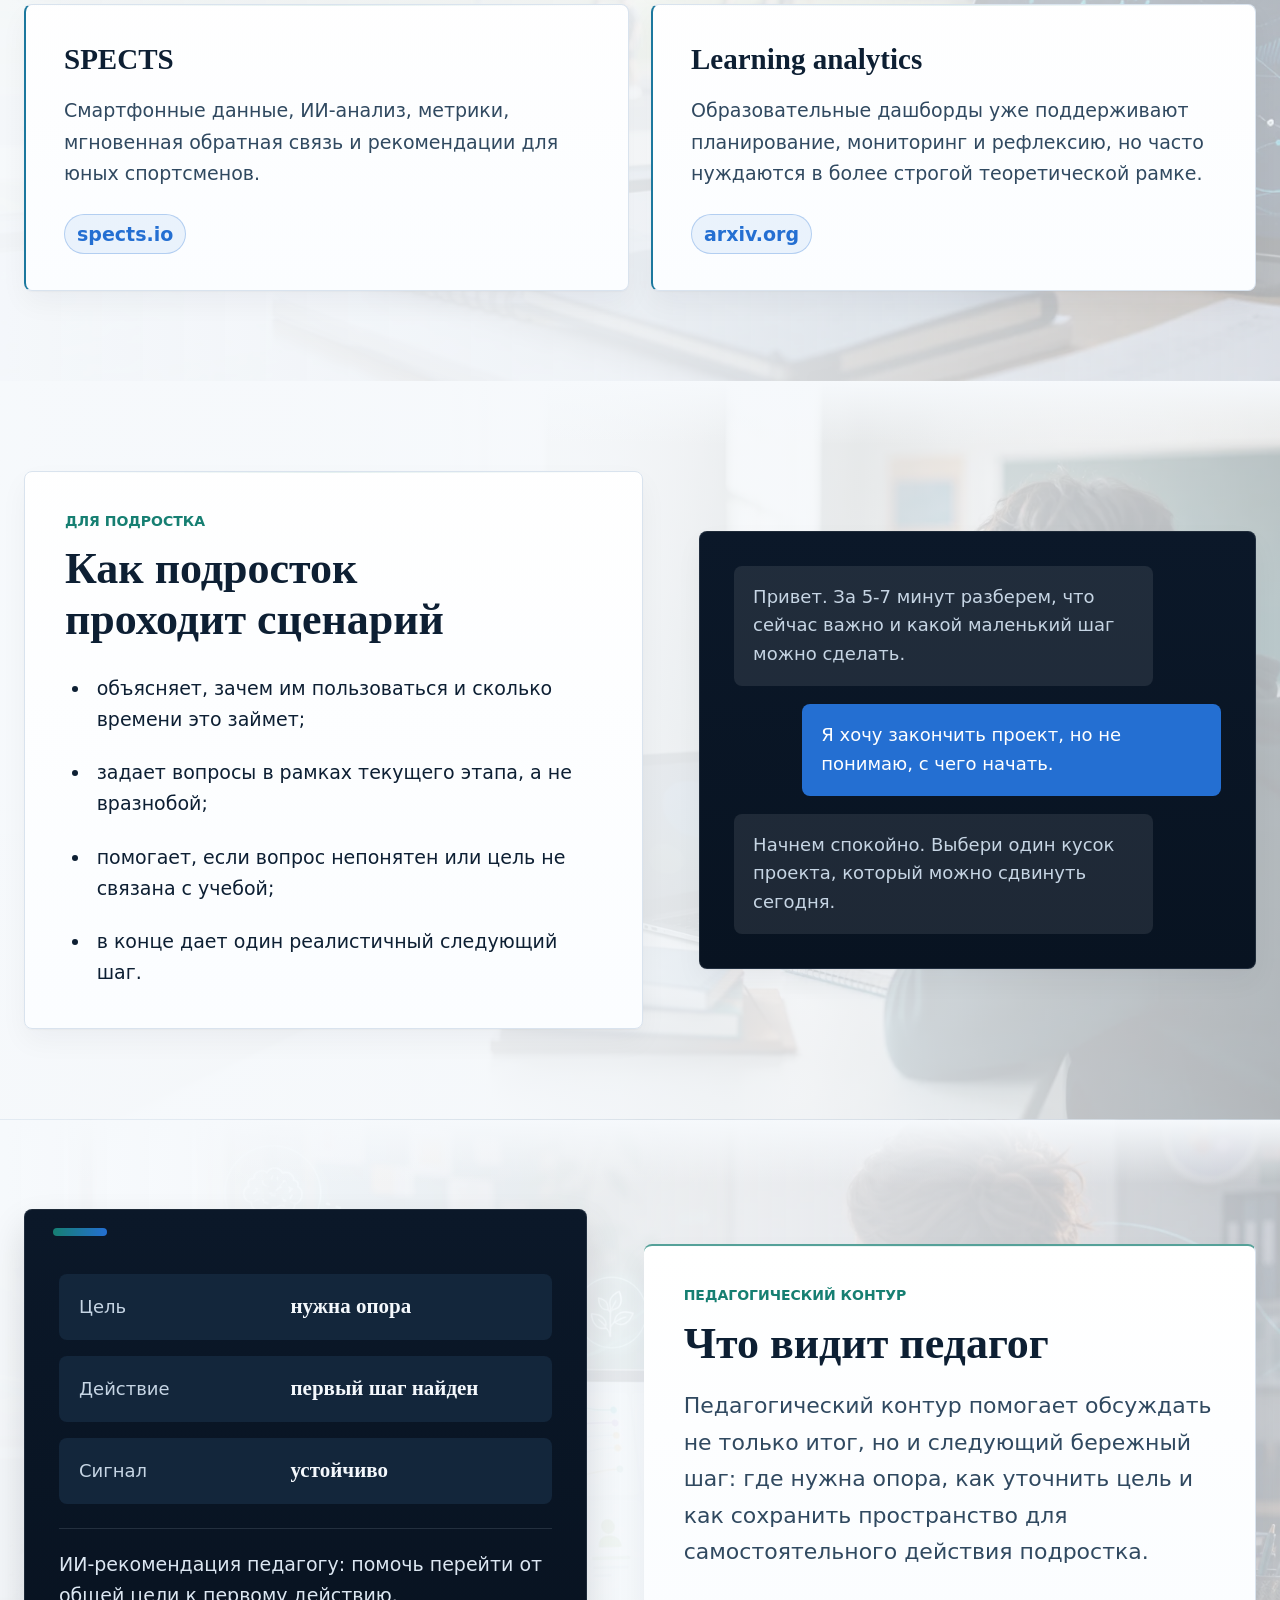
==== commit 7543c999: "fix: align problem navigation with reading flow" ====
--- a/index.html
+++ b/index.html
@@ -34,7 +34,7 @@
     <header class="nav">
       <a class="brand" href="#top" aria-label="Главная SelfReg AI" data-i18n-aria-label="brandHome">SelfReg AI</a>
       <nav class="primary-nav" aria-label="Основная навигация" data-i18n-aria-label="navLabel">
-        <a href="#problem-frame" data-i18n="navProblem">Проблема</a>
+        <a href="#story" data-i18n="navProblem">Проблема</a>
         <a href="#loop" data-i18n="navLoop">Модель</a>
         <a href="#evidence" data-i18n="navArchitecture">Исследования</a>
         <a href="#media" data-i18n="navMedia">Медиа</a>
@@ -50,7 +50,7 @@
           <span class="mobile-section-menu-icon" aria-hidden="true"></span>
         </summary>
         <nav class="mobile-section-links" aria-label="Основная навигация" data-i18n-aria-label="navLabel">
-          <a href="#problem-frame" data-i18n="navProblem">Проблема</a>
+          <a href="#story" data-i18n="navProblem">Проблема</a>
           <a href="#loop" data-i18n="navLoop">Модель</a>
           <a href="#evidence" data-i18n="navArchitecture">Исследования</a>
           <a href="#media" data-i18n="navMedia">Медиа</a>
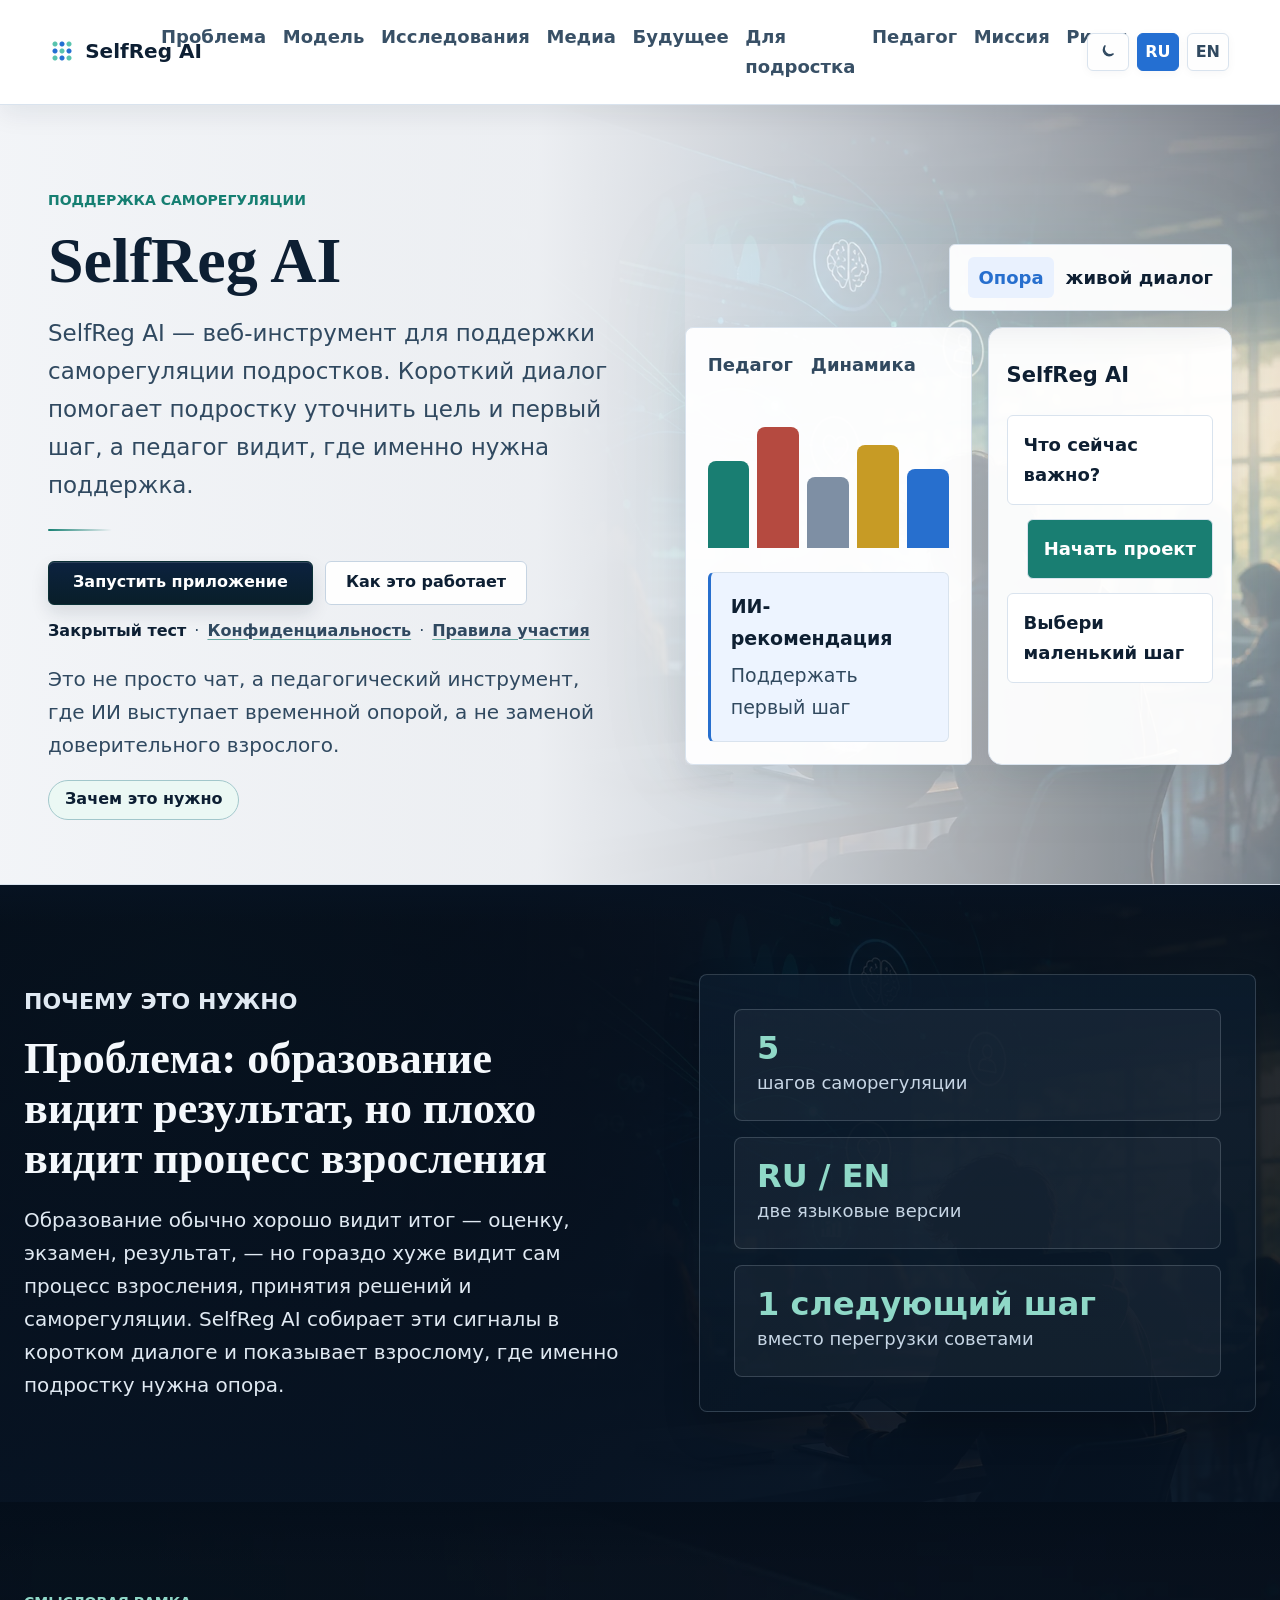
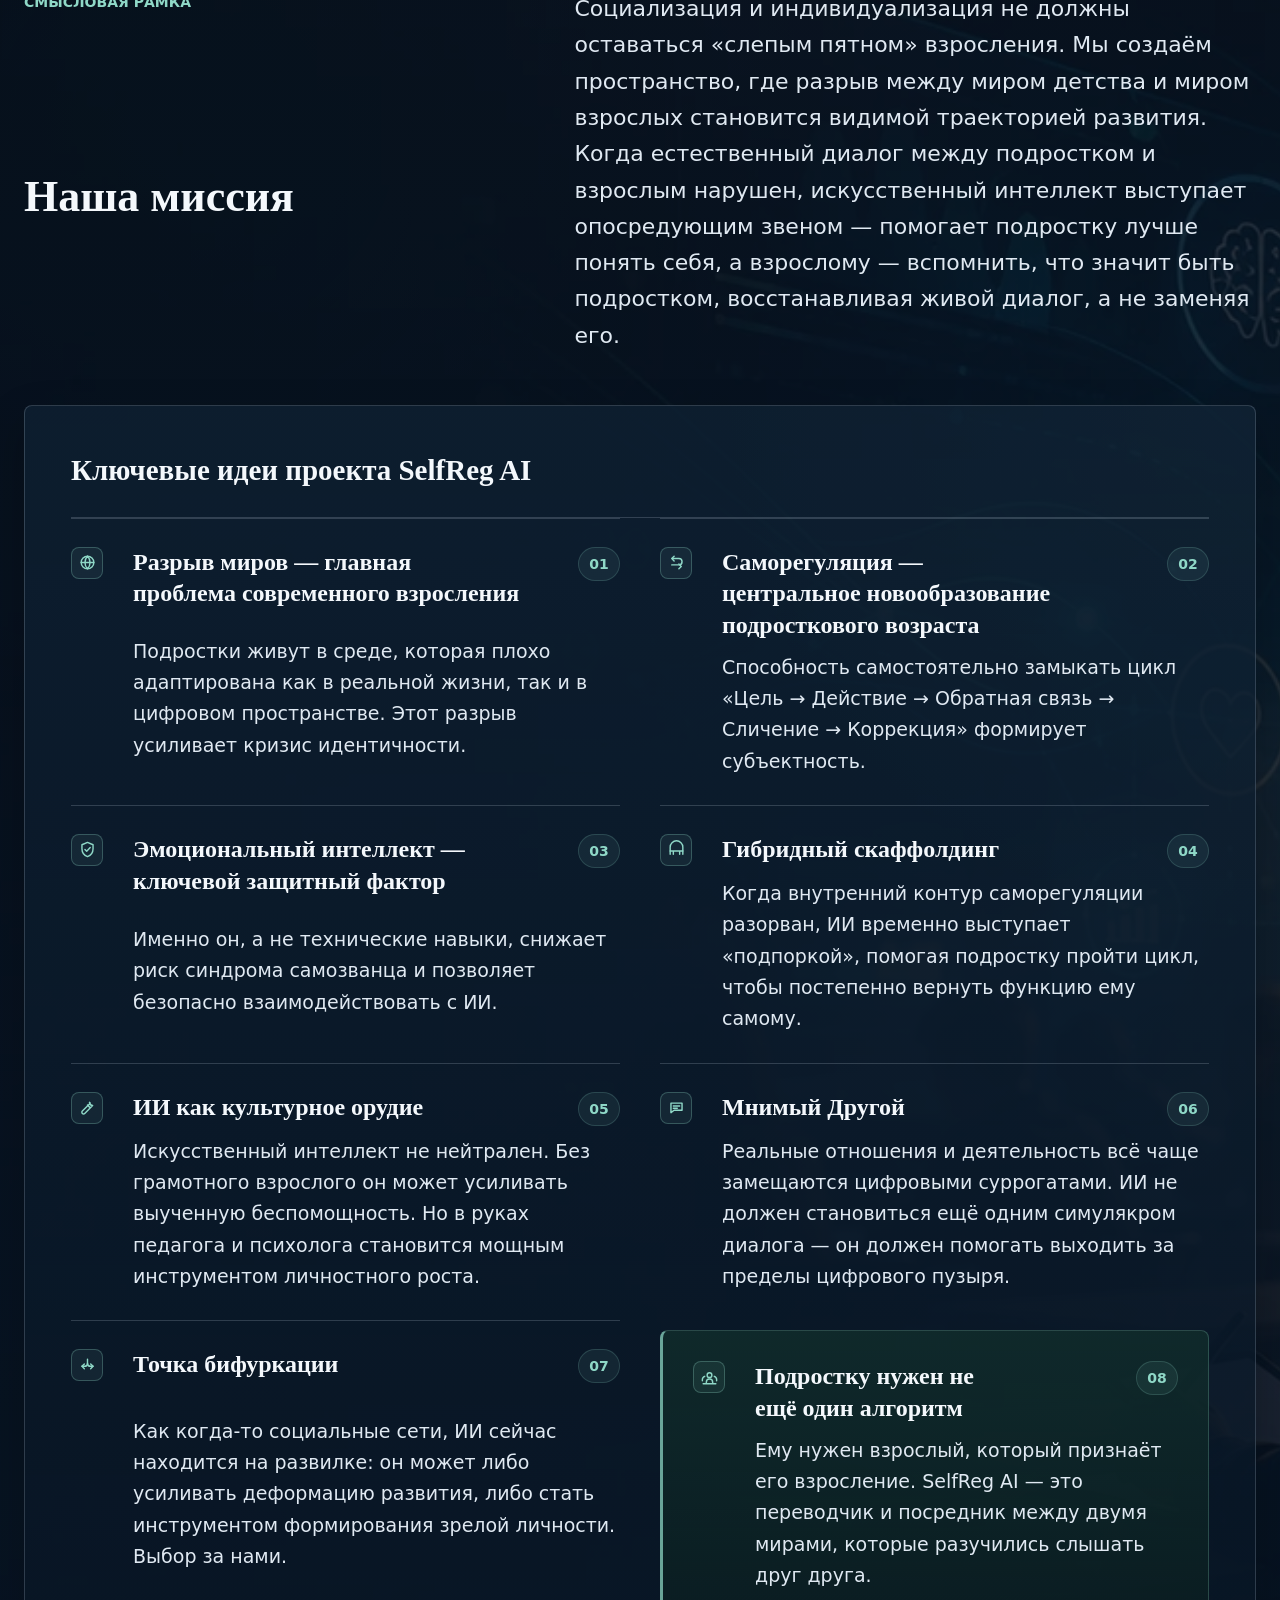
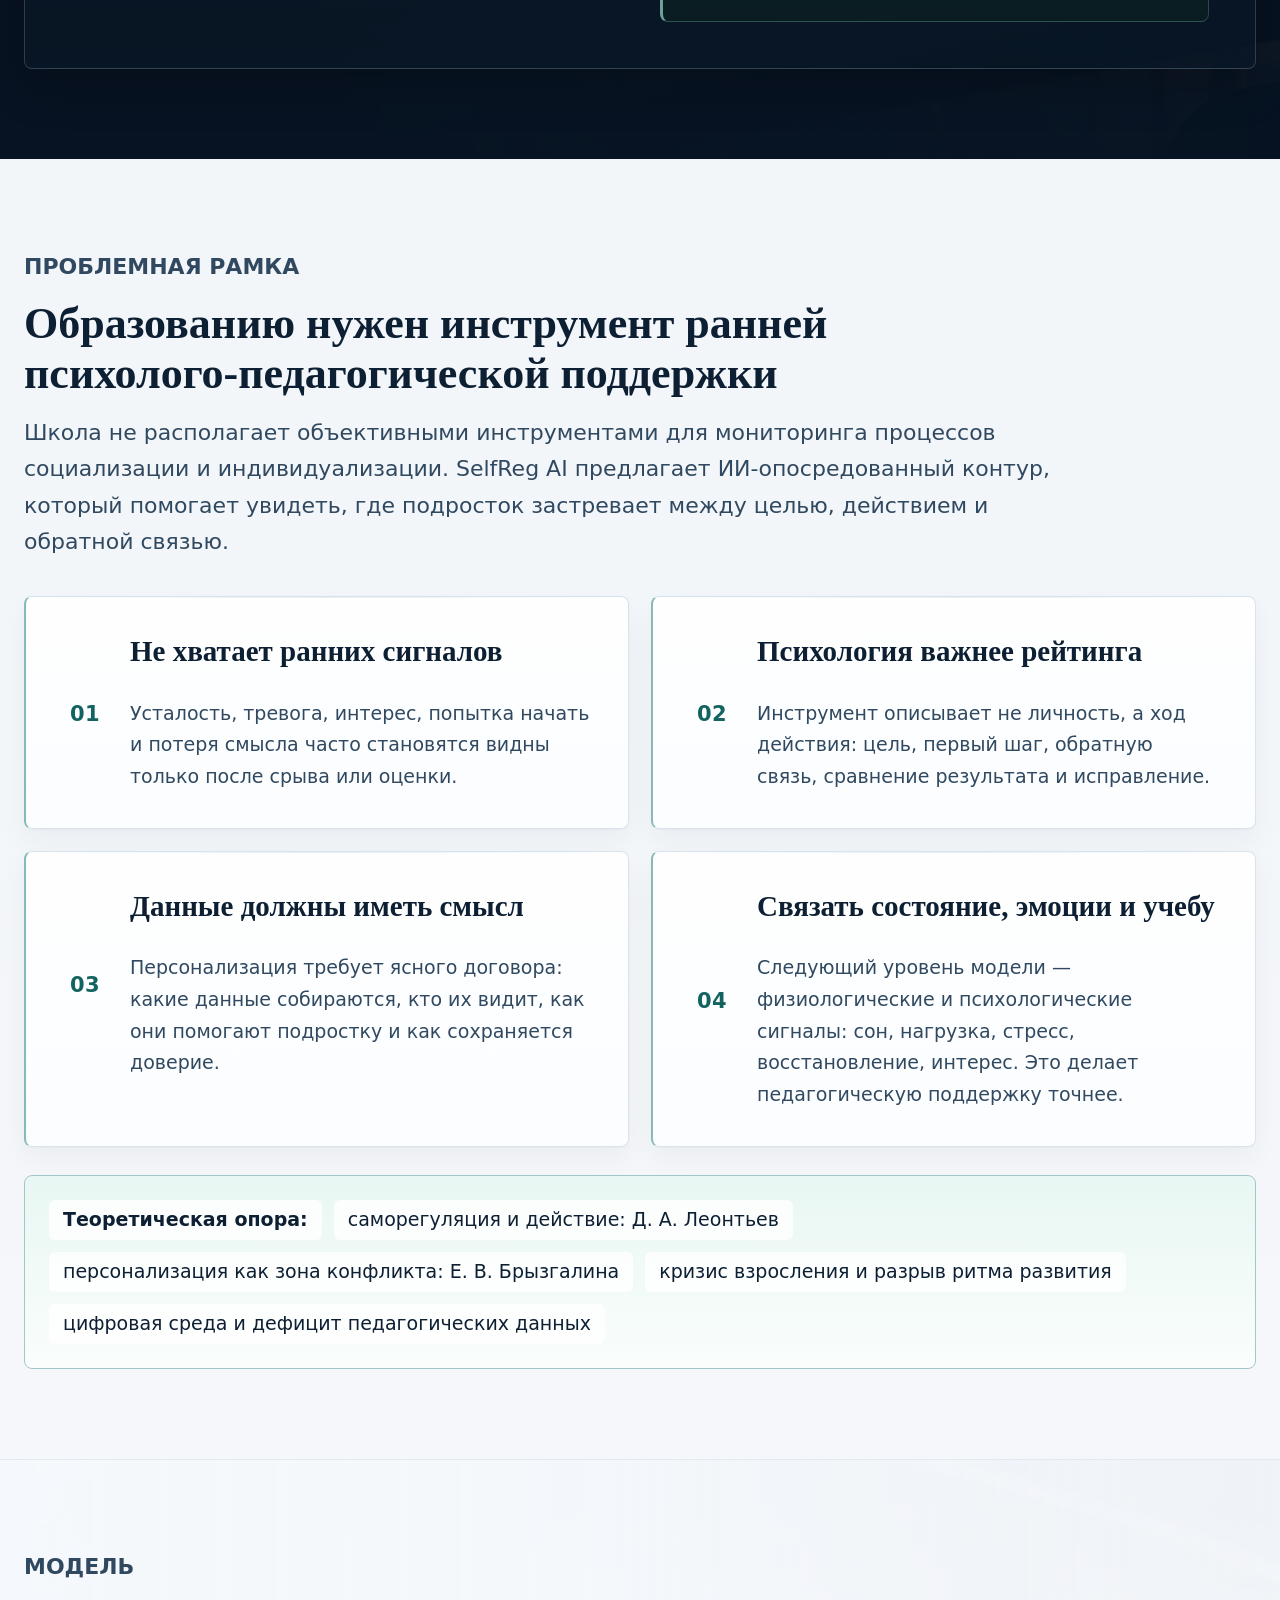
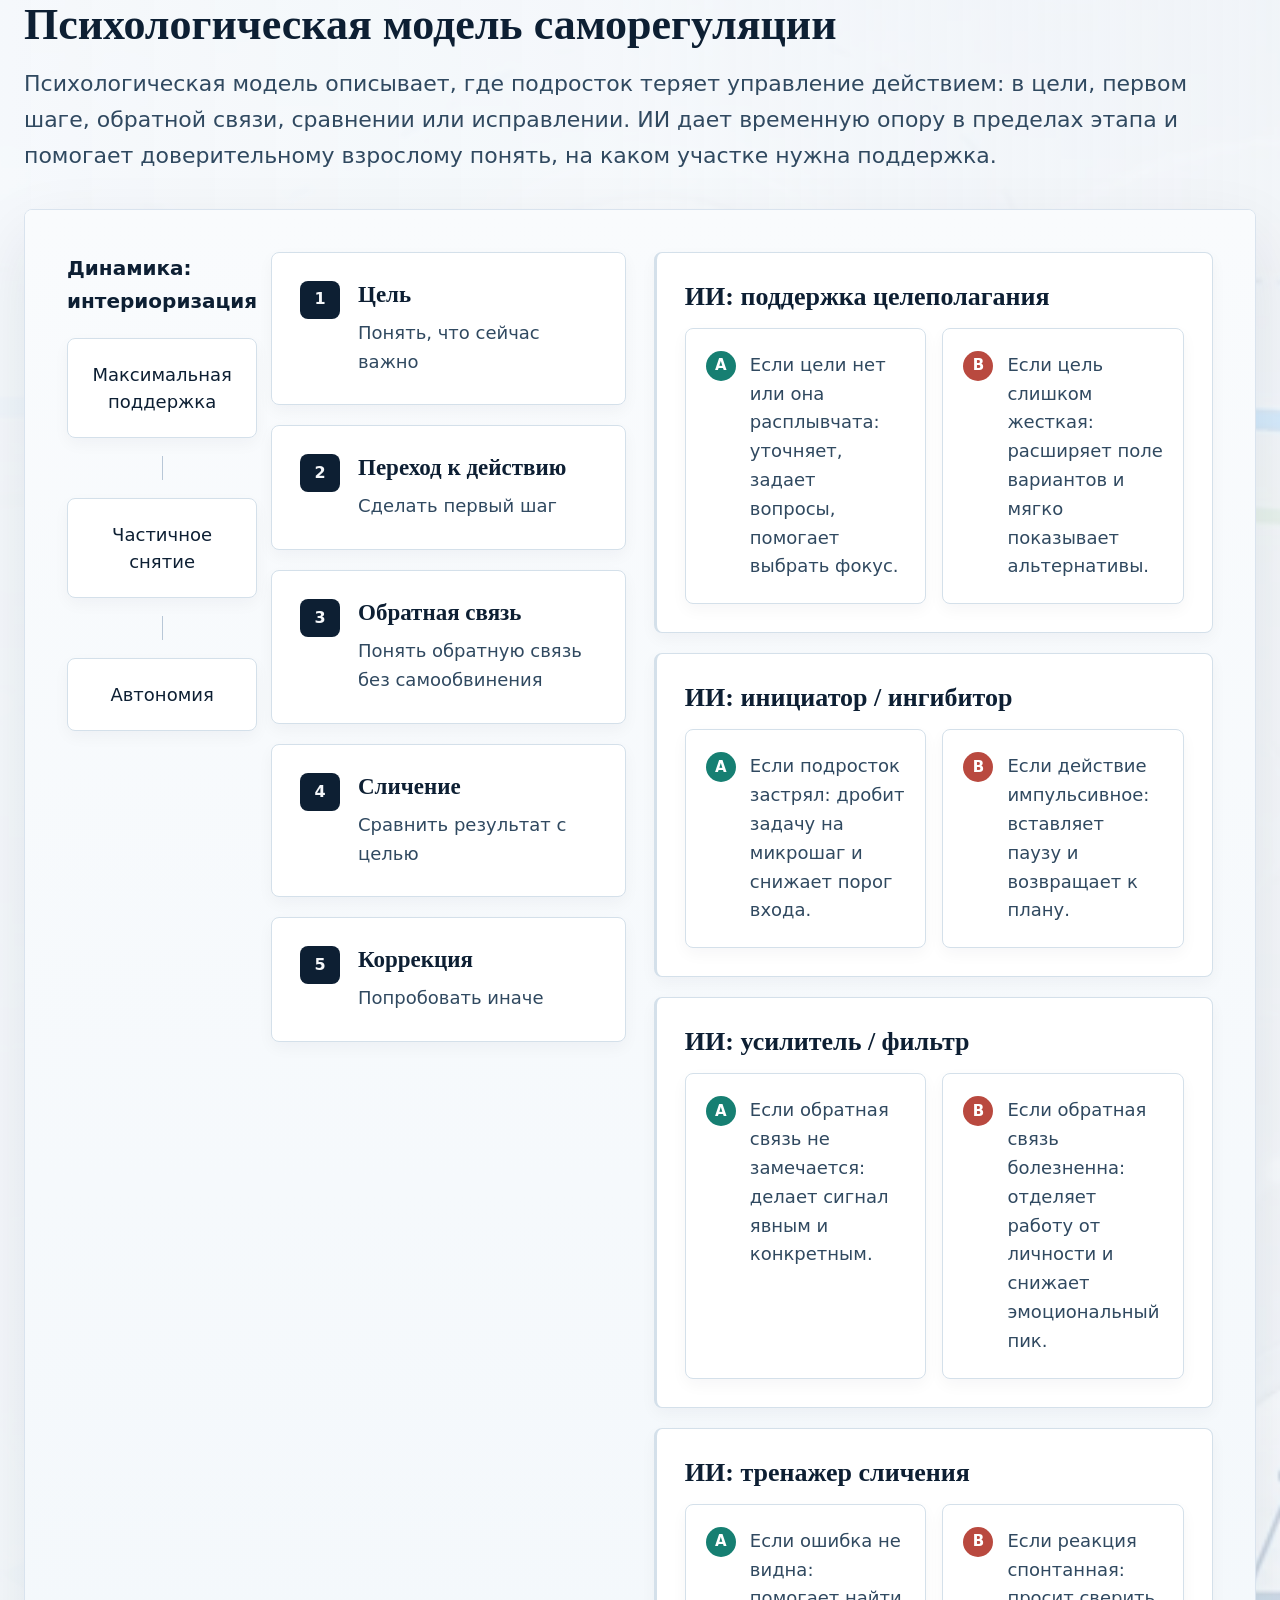
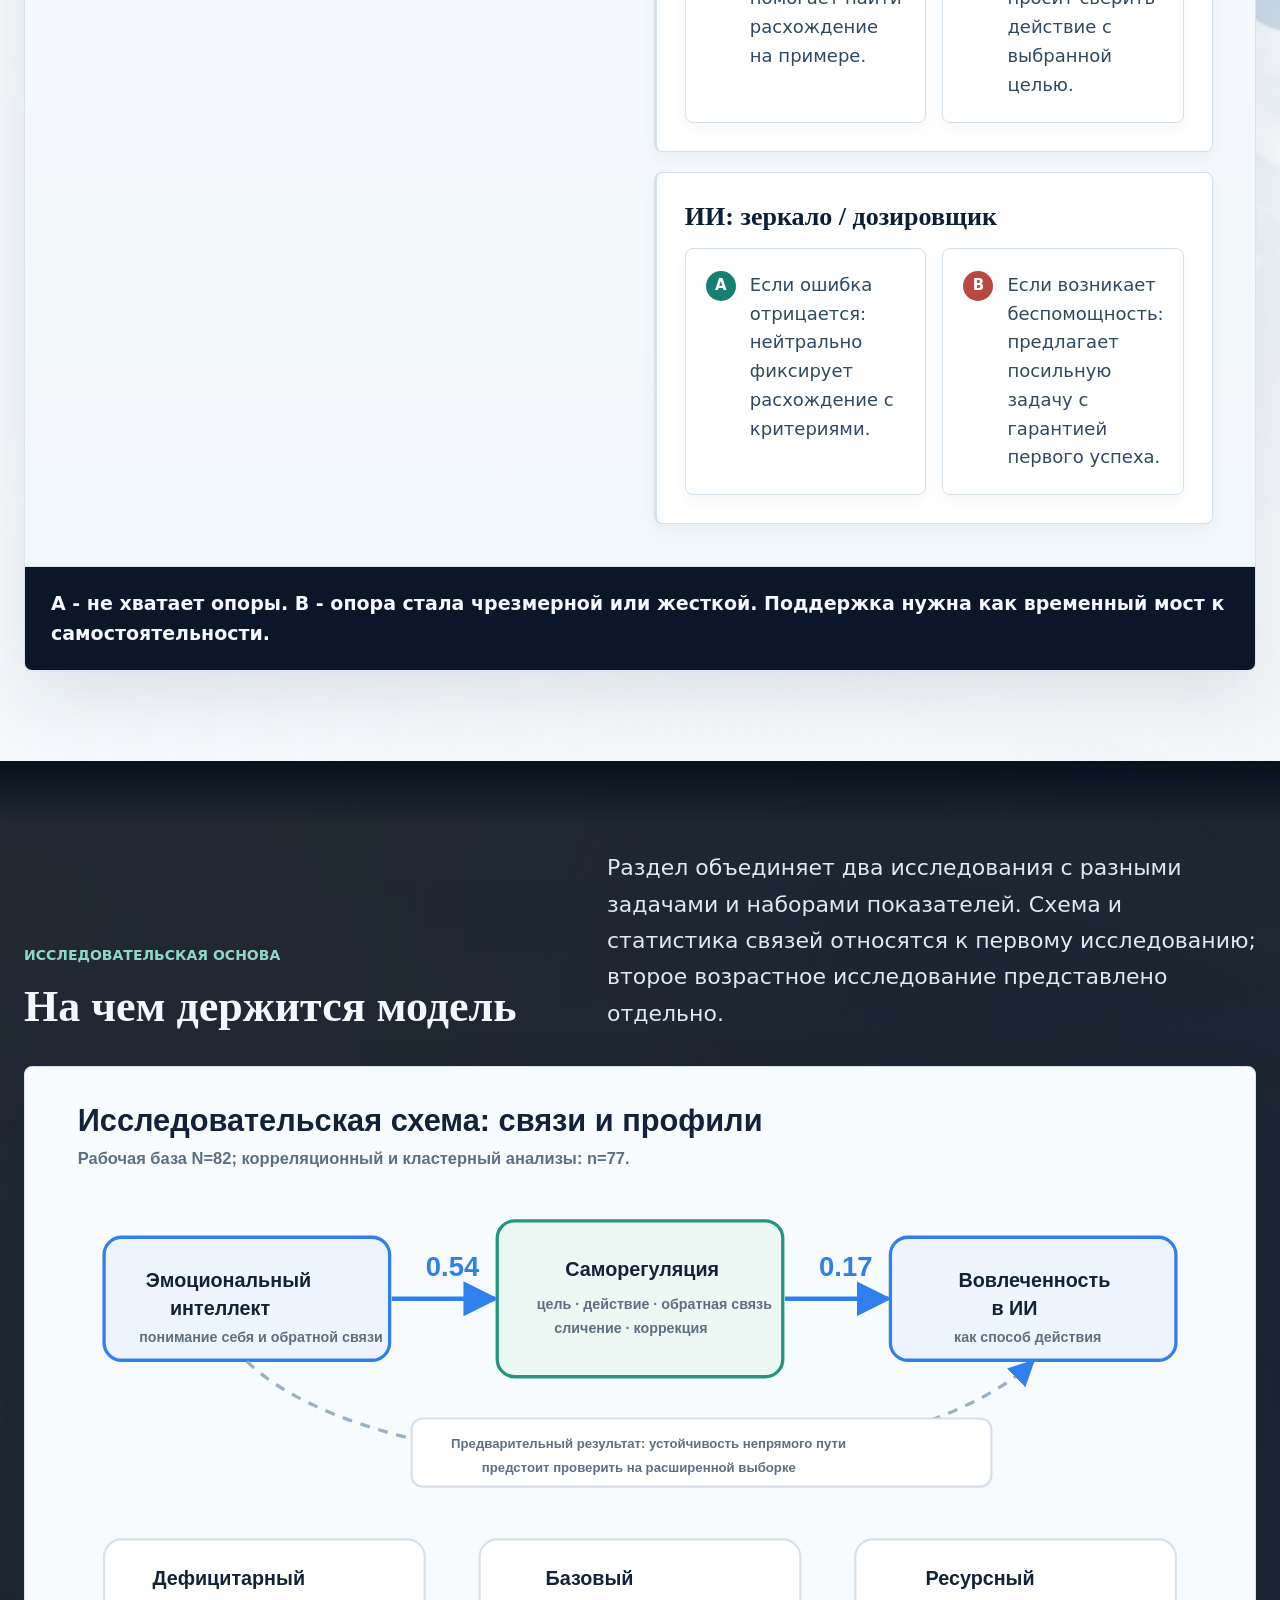
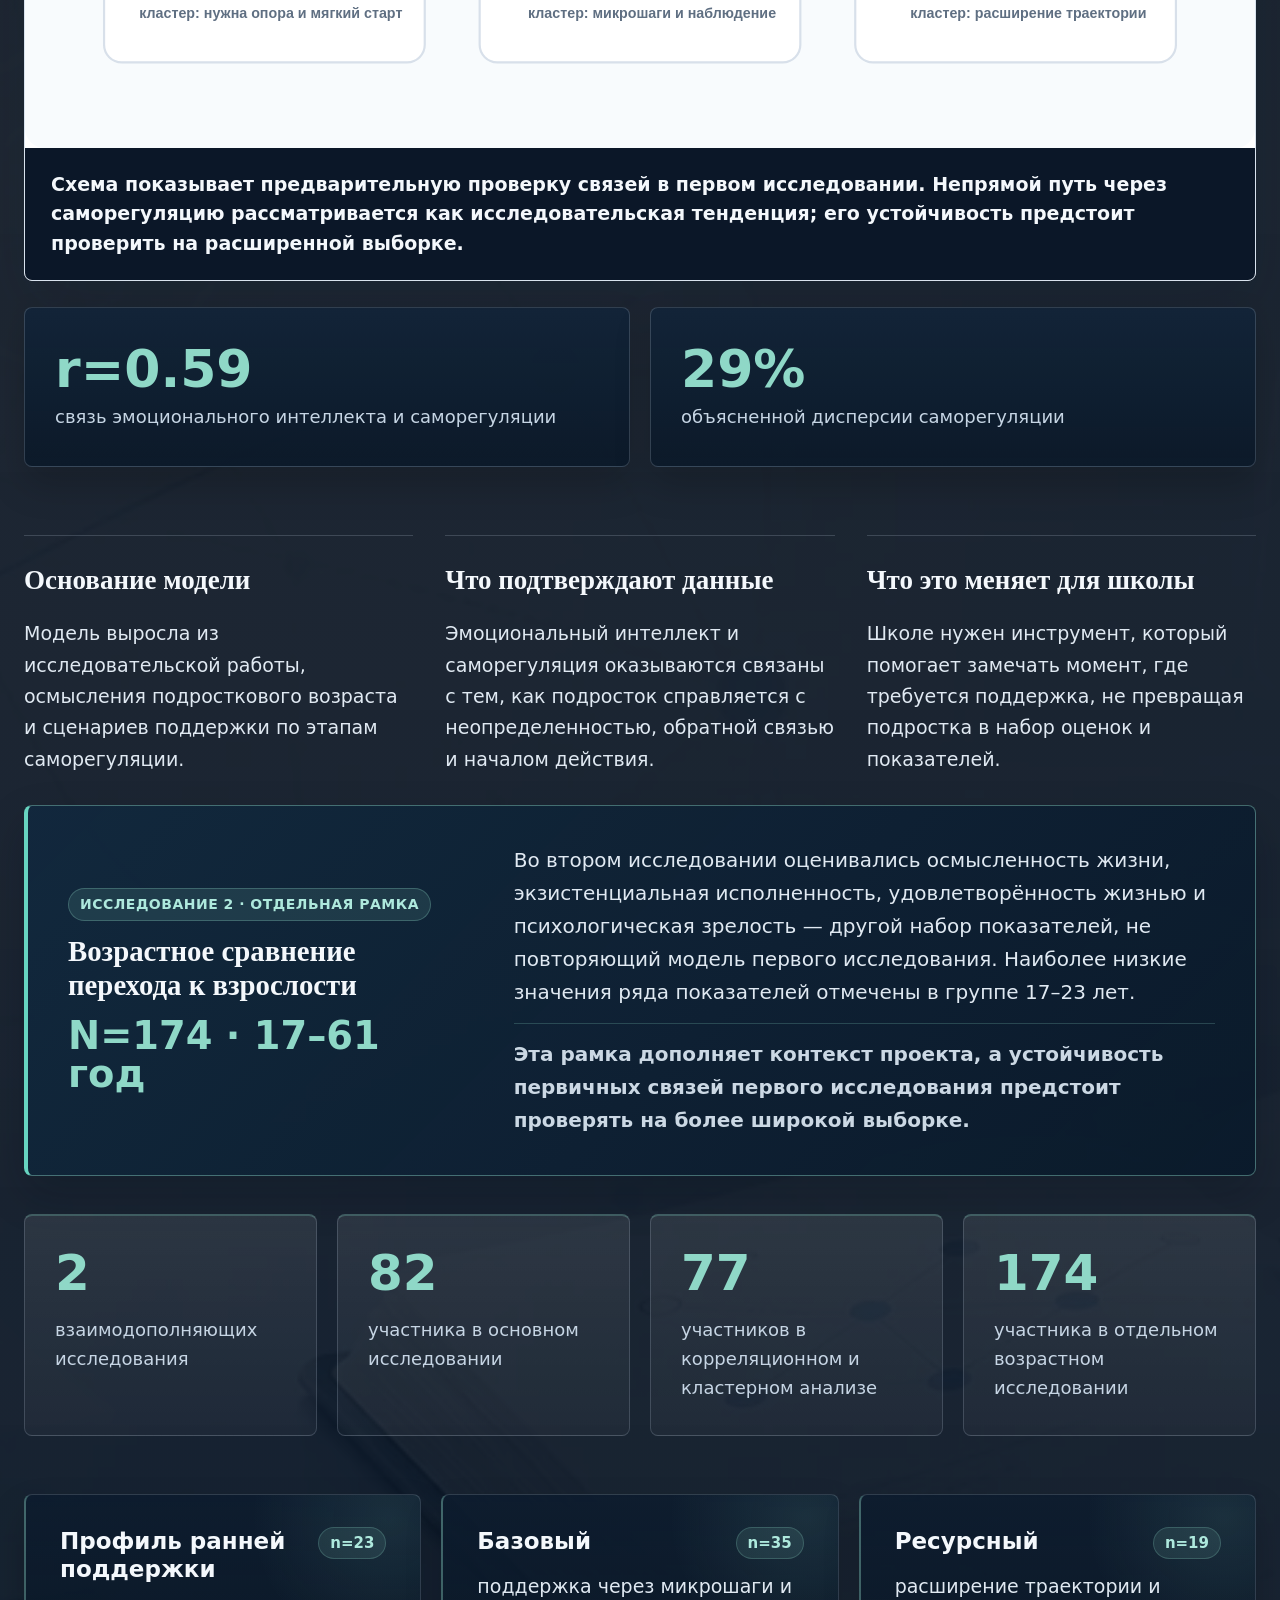
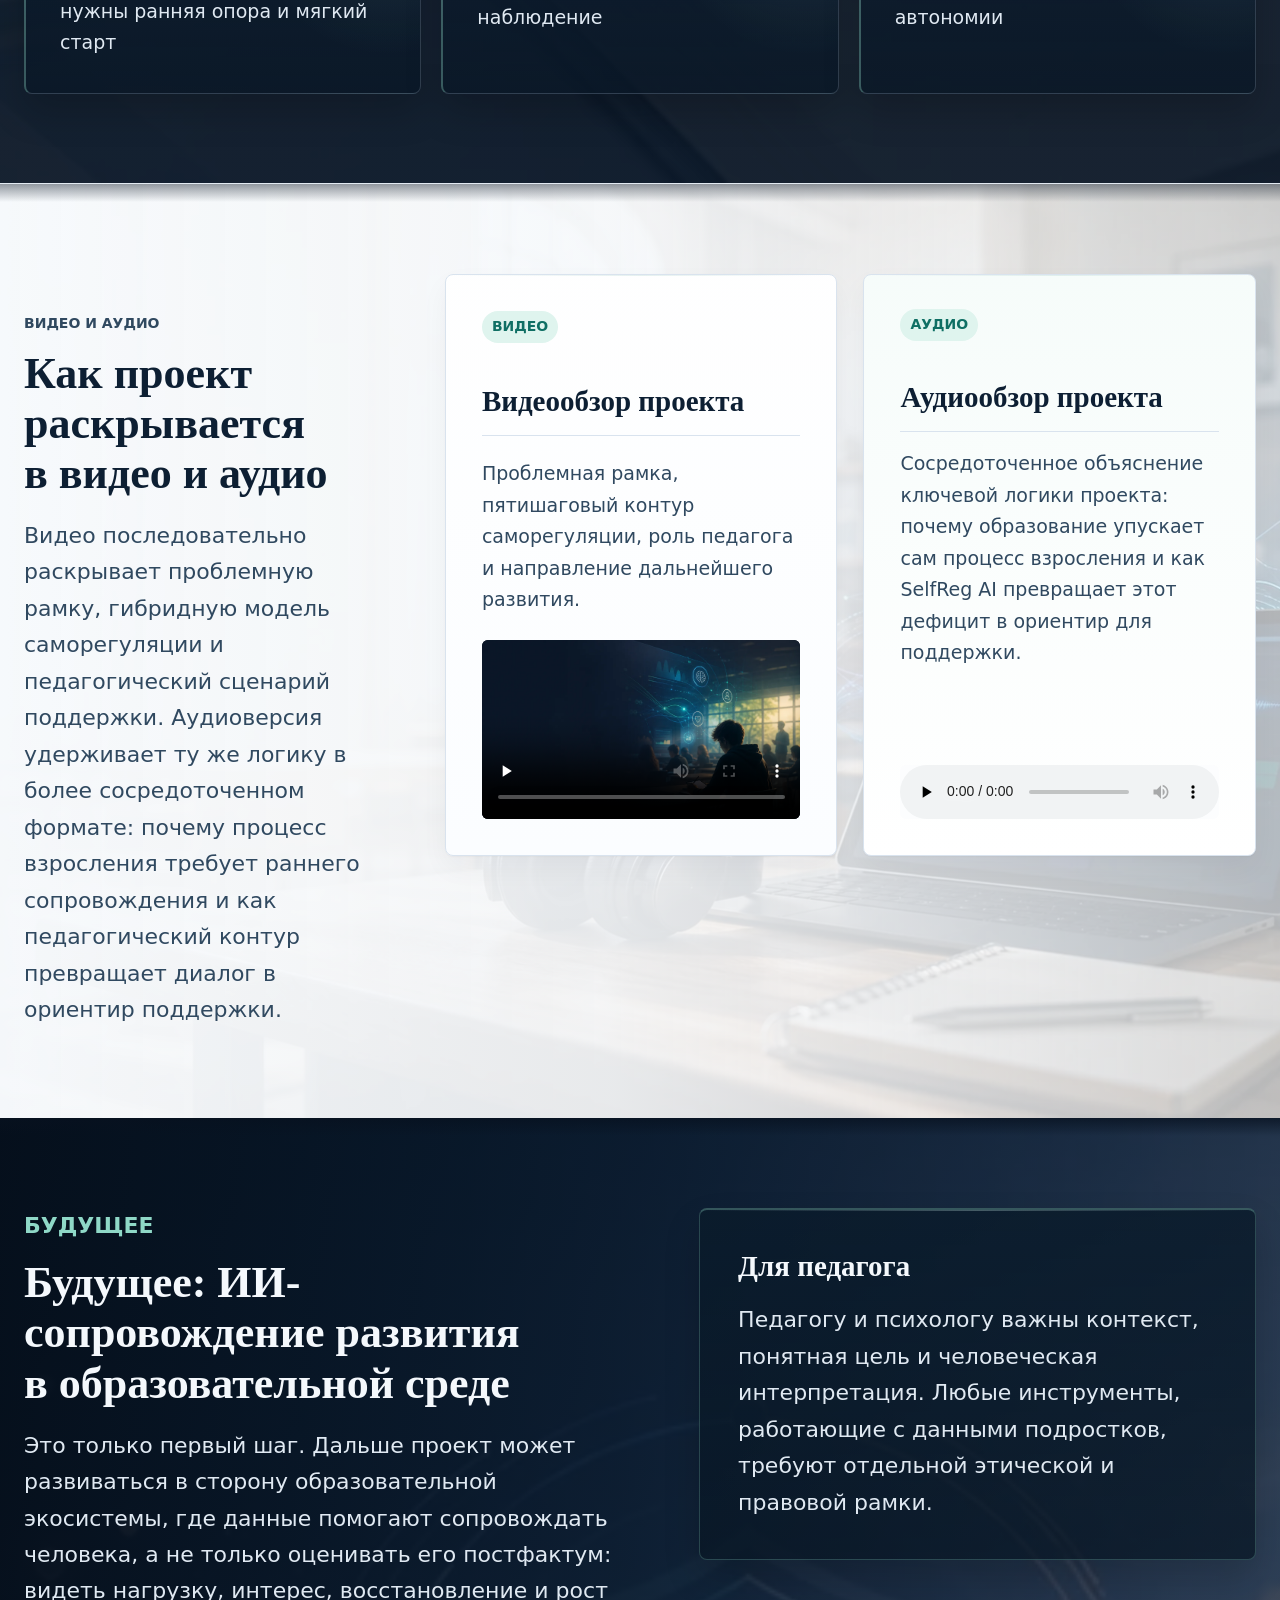
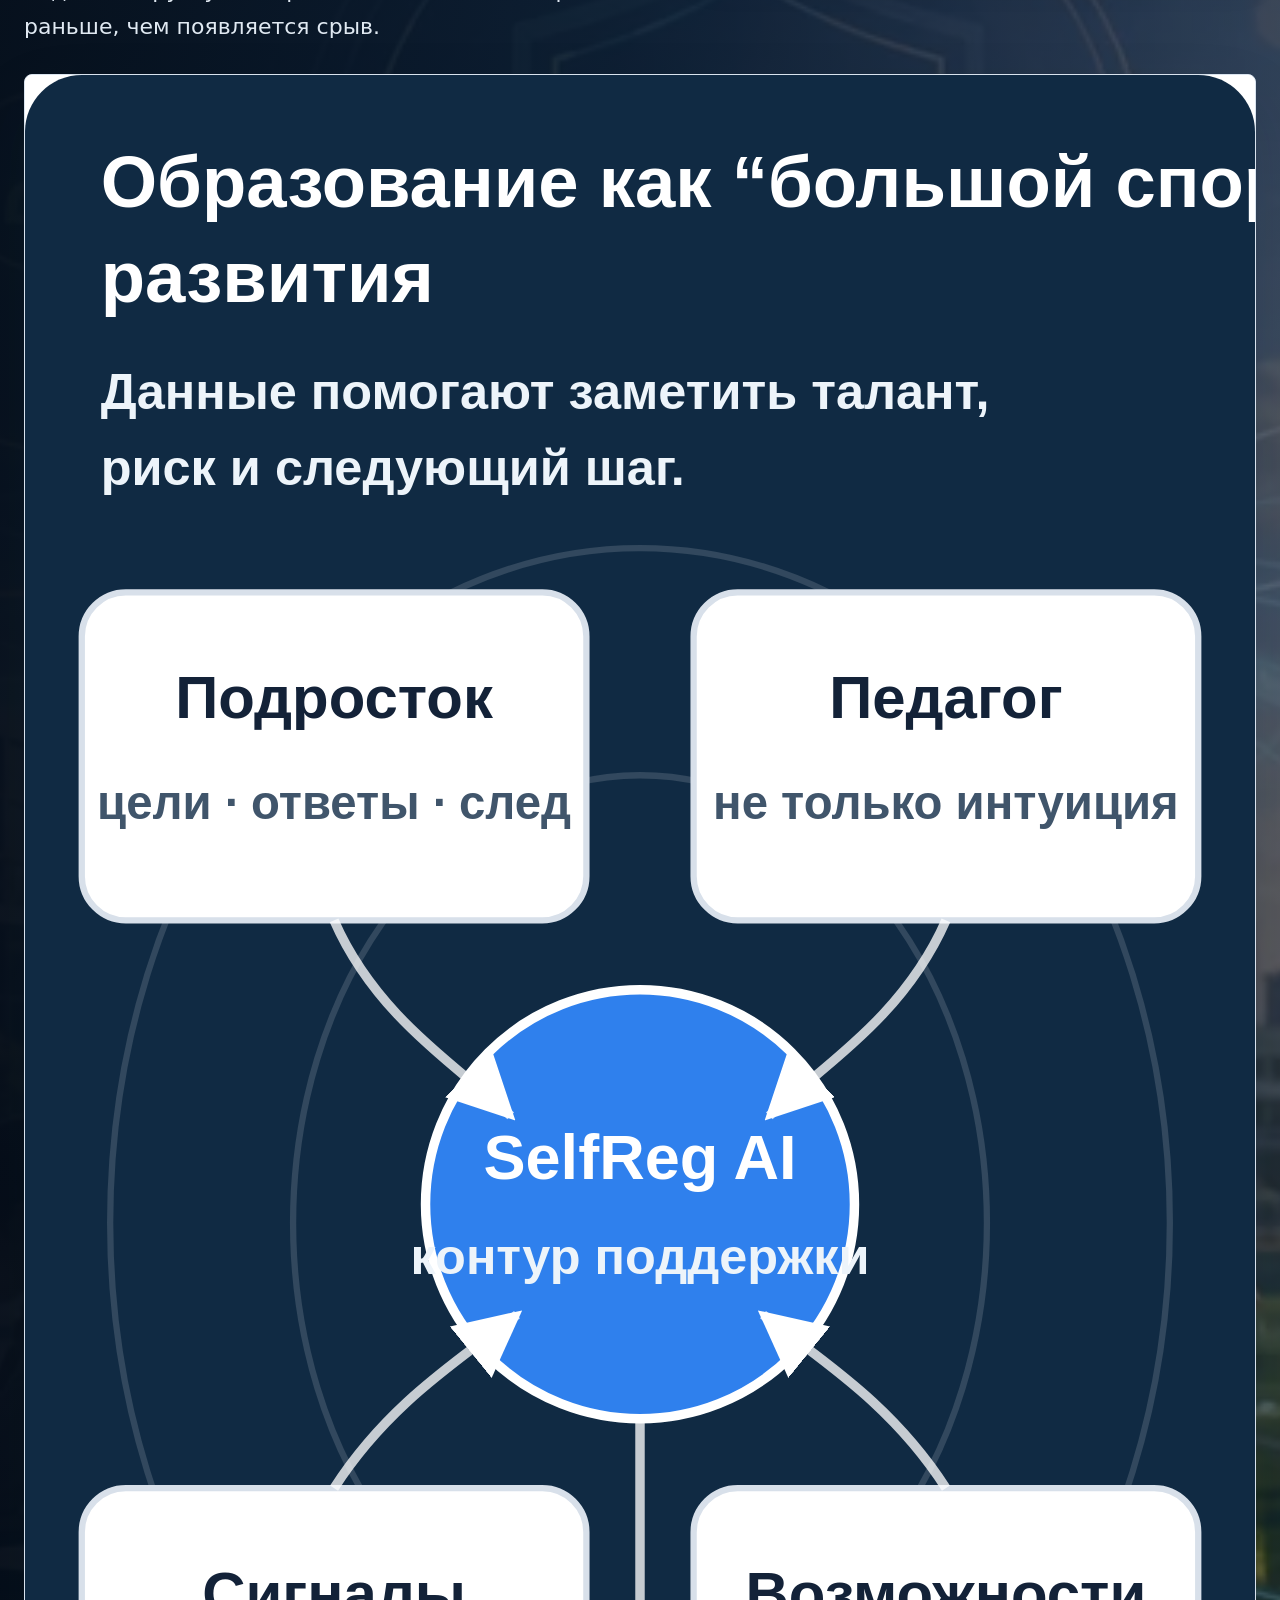
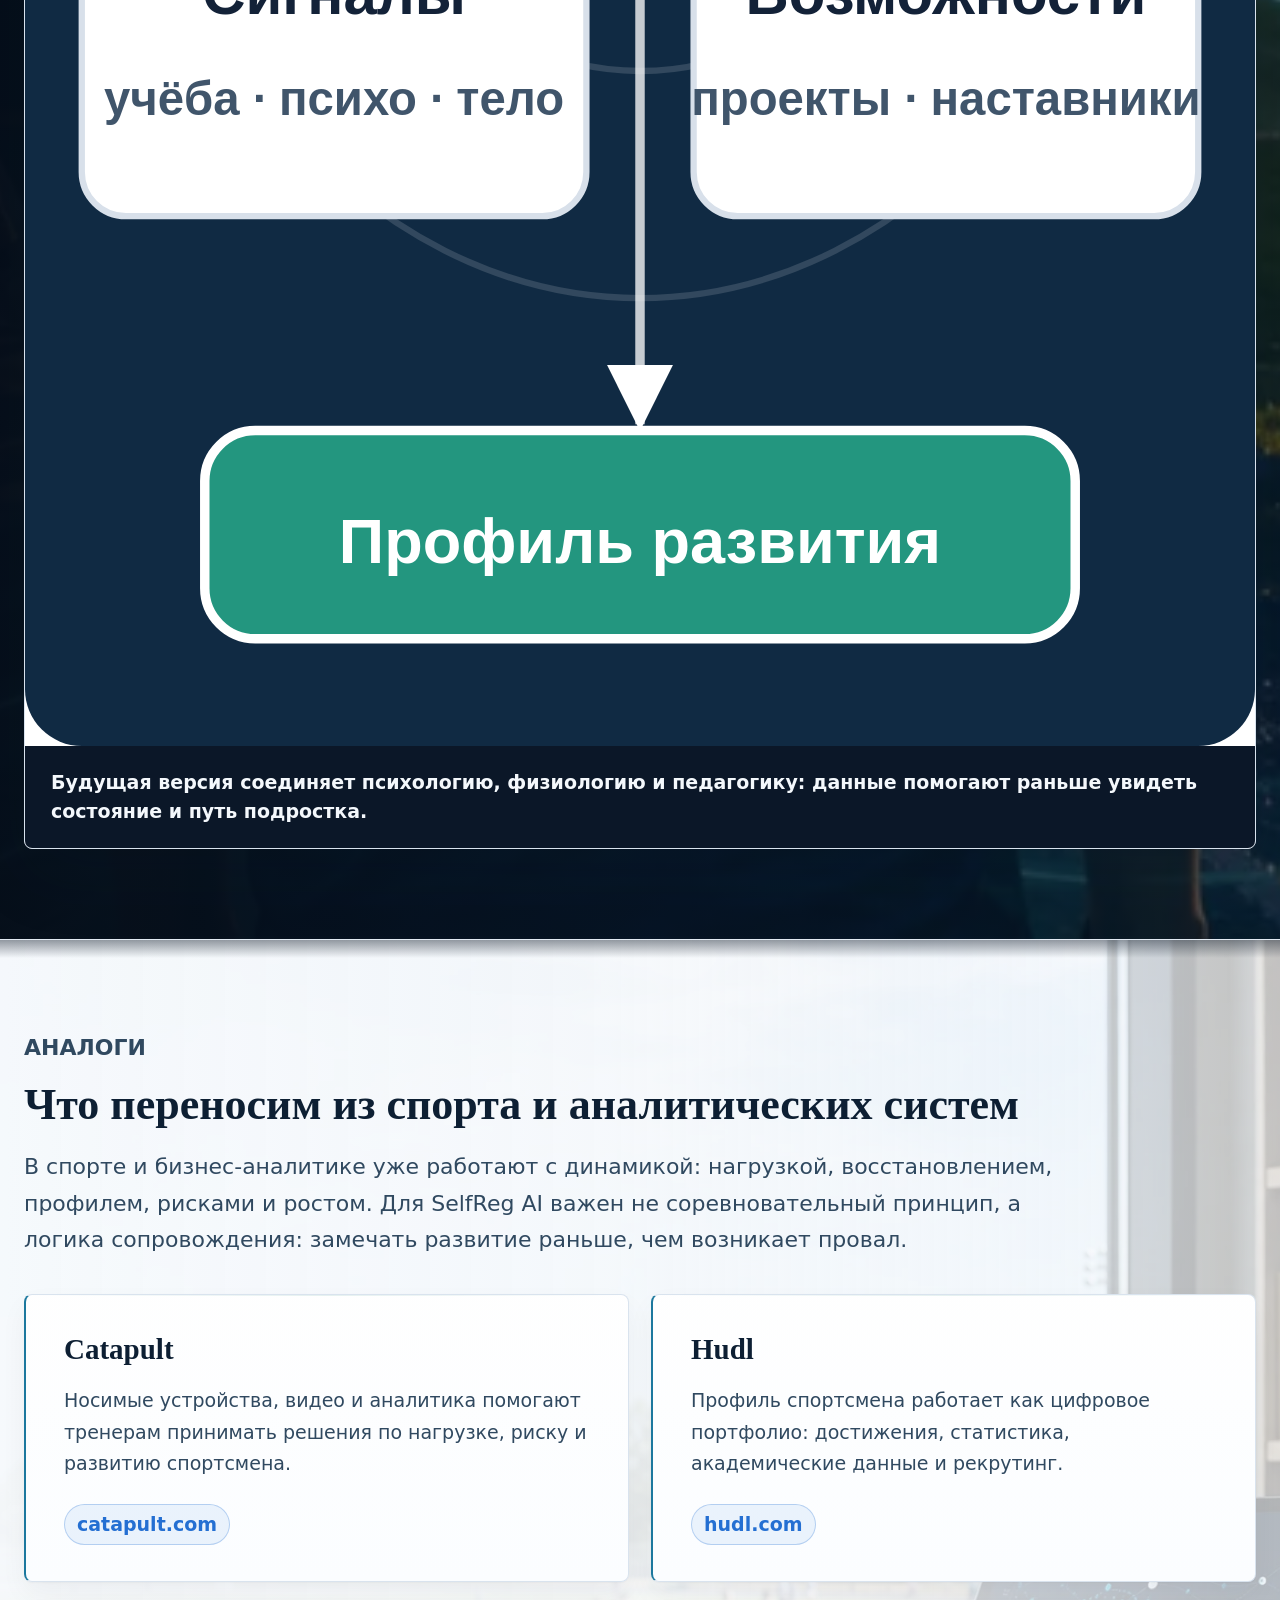
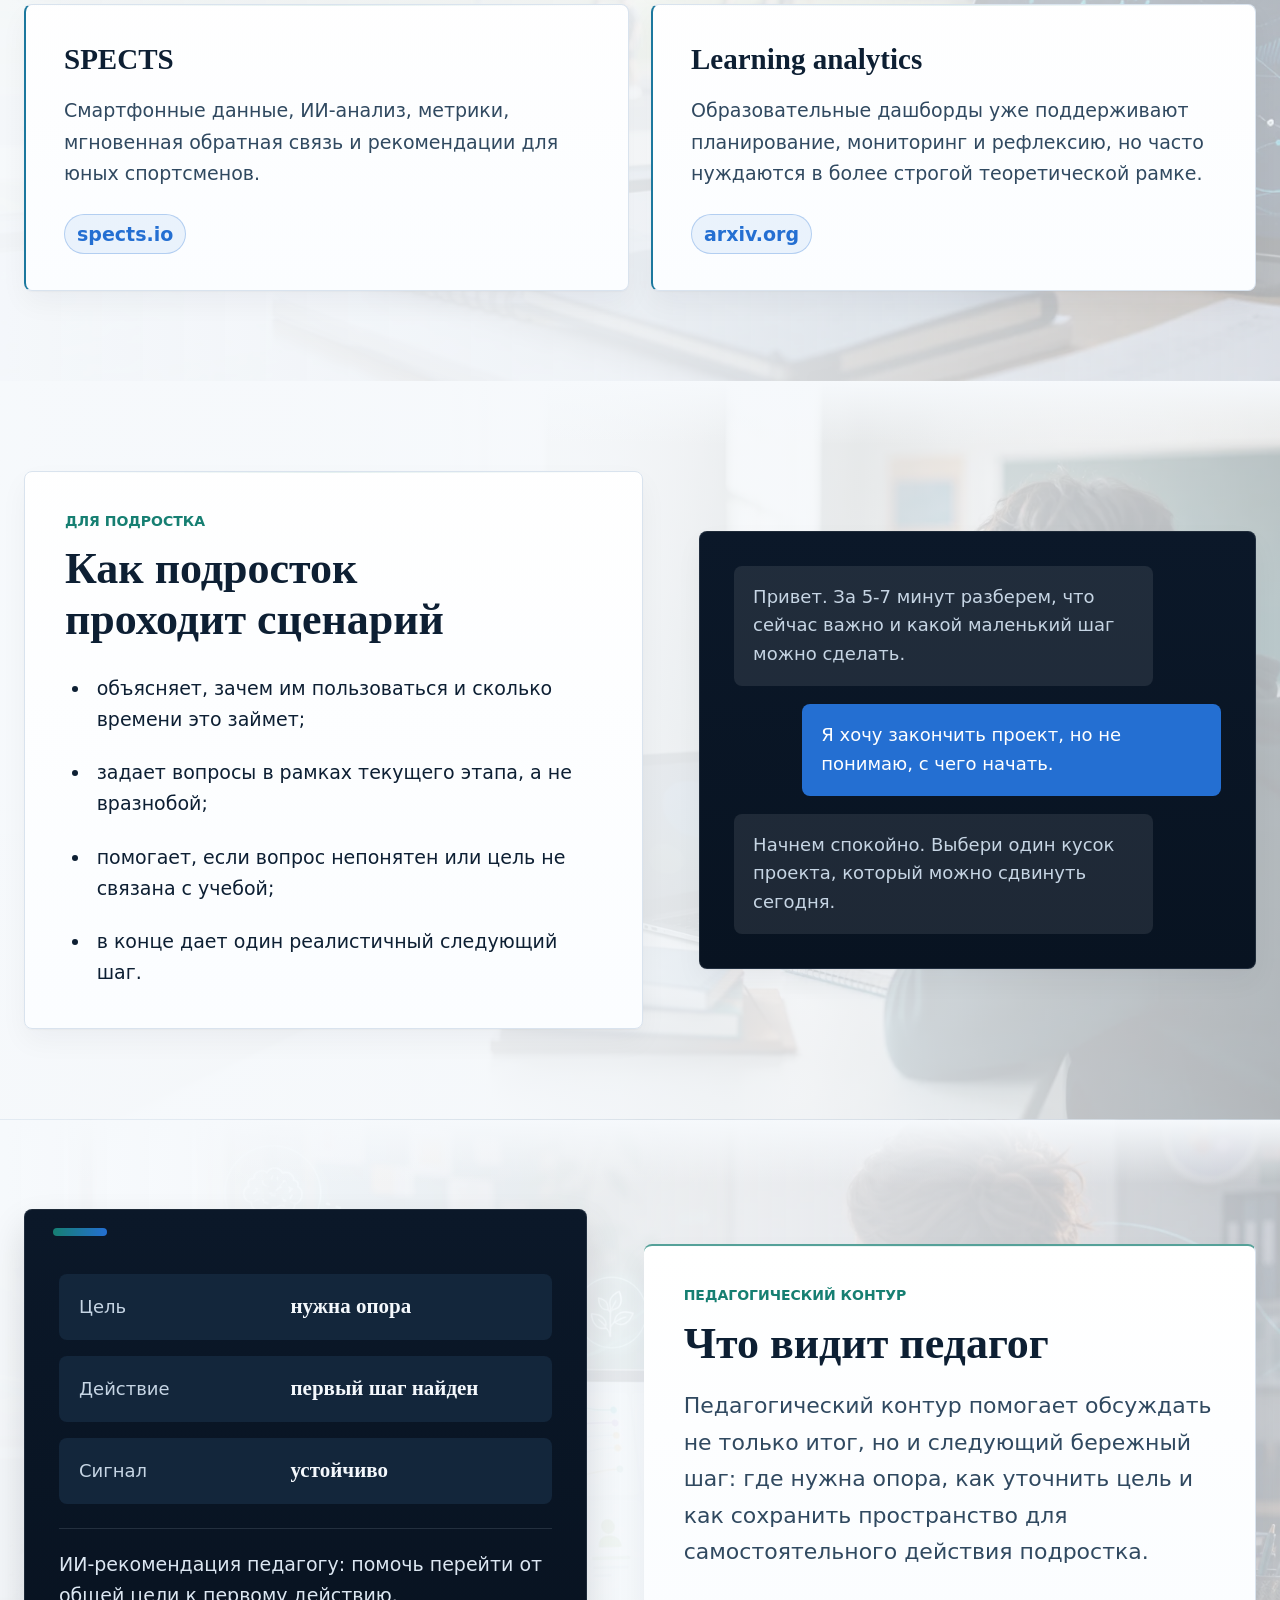
==== commit e345a5c5: "feat: surface evidence implications earlier" ====
--- a/index.html
+++ b/index.html
@@ -406,6 +406,11 @@
               <article><strong>29%</strong><span data-i18n="dataVariance">объясненной дисперсии саморегуляции</span></article>
             </div>
           </div>
+          <div class="interpretation-grid">
+            <article><h3 data-i18n="interp1Title">Основание модели</h3><p data-i18n="interp1Text">Модель выросла из исследовательской работы, осмысления подросткового возраста и сценариев поддержки по этапам саморегуляции.</p></article>
+            <article><h3 data-i18n="interp2Title">Что подтверждают данные</h3><p data-i18n="interp2Text">Эмоциональный интеллект и саморегуляция оказываются связаны с тем, как подросток справляется с неопределенностью, обратной связью и началом действия.</p></article>
+            <article><h3 data-i18n="interp3Title">Что это меняет для школы</h3><p data-i18n="interp3Text">Школе нужен инструмент, который помогает замечать момент, где требуется поддержка, не превращая подростка в набор оценок и показателей.</p></article>
+          </div>
           <article class="secondary-study-card" aria-labelledby="secondary-study-title">
             <div class="secondary-study-heading">
               <span class="study-scope-label" data-i18n="secondaryStudyLabel">Исследование 2 · отдельная рамка</span>
@@ -439,11 +444,6 @@
               <b>n=19</b>
               <p data-i18n="clusterResourceText">расширение траектории и автономии</p>
             </article>
-          </div>
-          <div class="interpretation-grid">
-            <article><h3 data-i18n="interp1Title">Основание модели</h3><p data-i18n="interp1Text">Модель выросла из исследовательской работы, осмысления подросткового возраста и сценариев поддержки по этапам саморегуляции.</p></article>
-            <article><h3 data-i18n="interp2Title">Что подтверждают данные</h3><p data-i18n="interp2Text">Эмоциональный интеллект и саморегуляция оказываются связаны с тем, как подросток справляется с неопределенностью, обратной связью и началом действия.</p></article>
-            <article><h3 data-i18n="interp3Title">Что это меняет для школы</h3><p data-i18n="interp3Text">Школе нужен инструмент, который помогает замечать момент, где требуется поддержка, не превращая подростка в набор оценок и показателей.</p></article>
           </div>
         </div>
       </section>
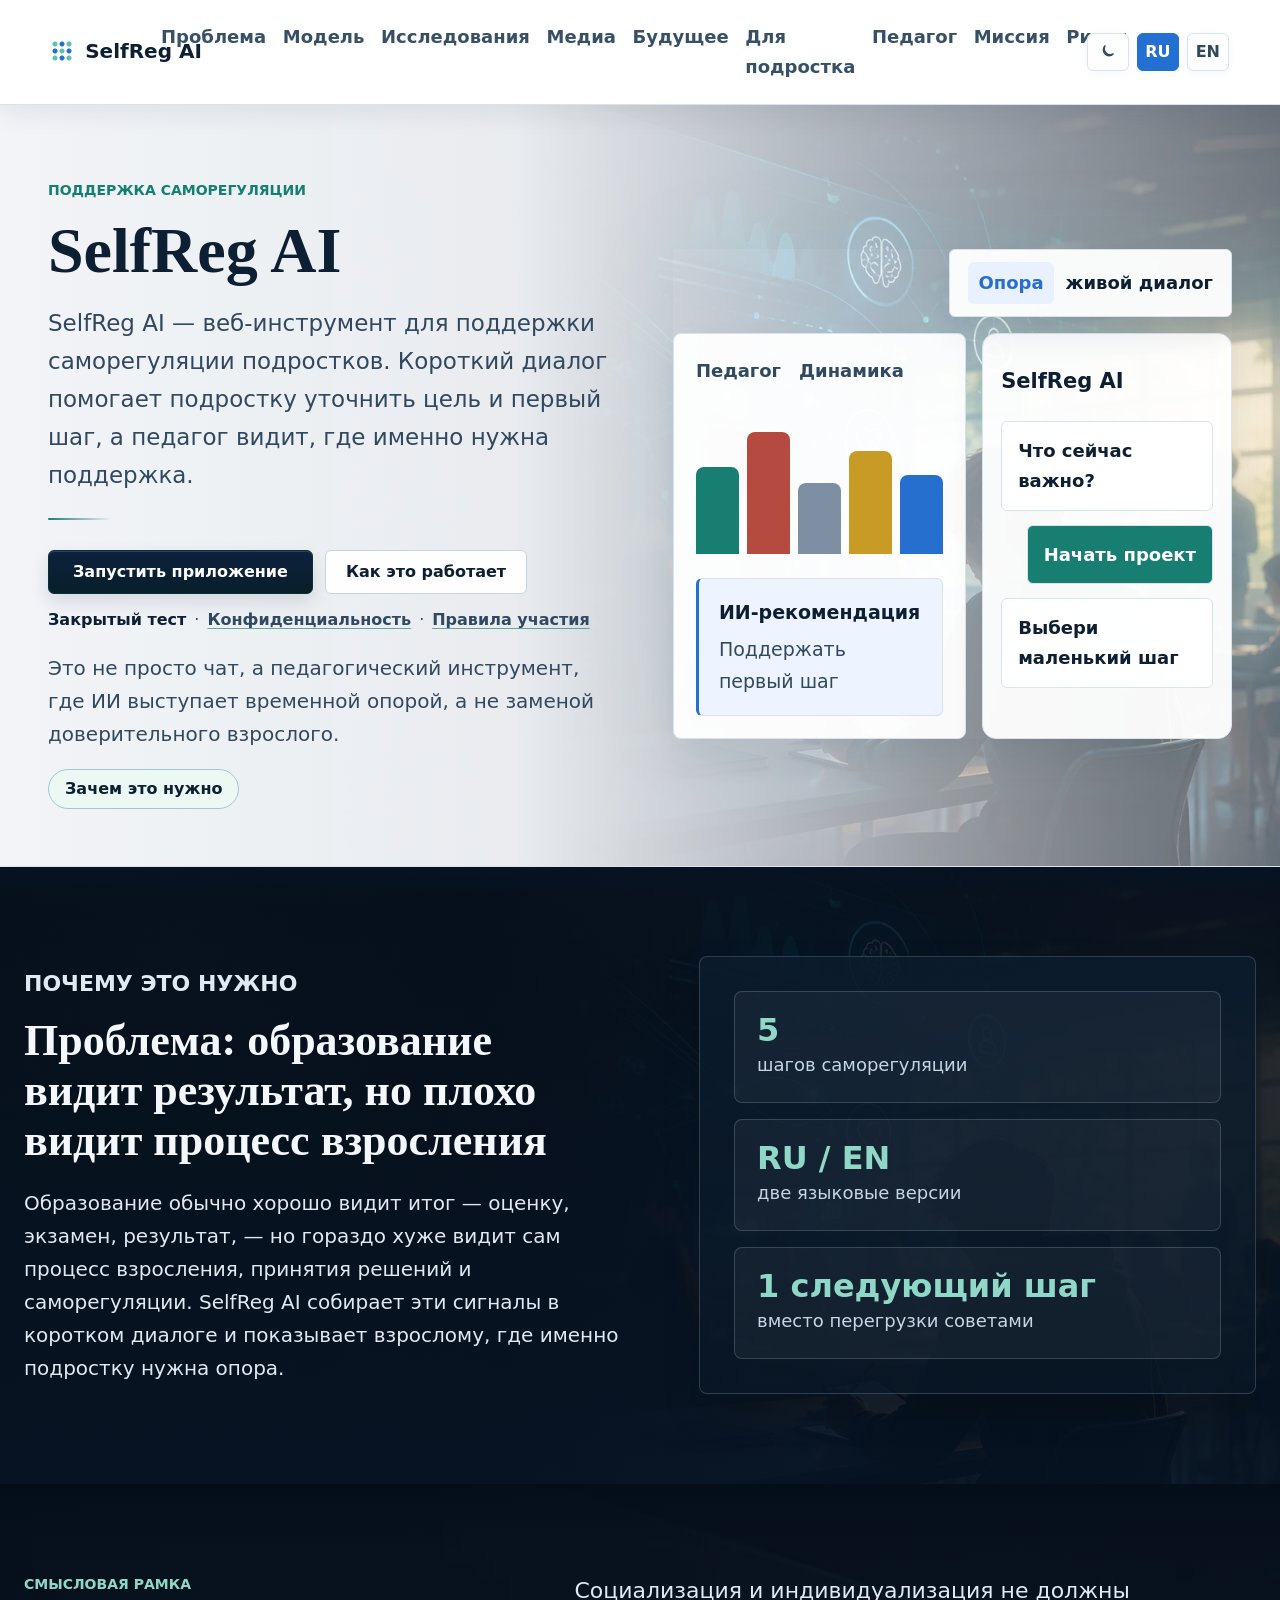
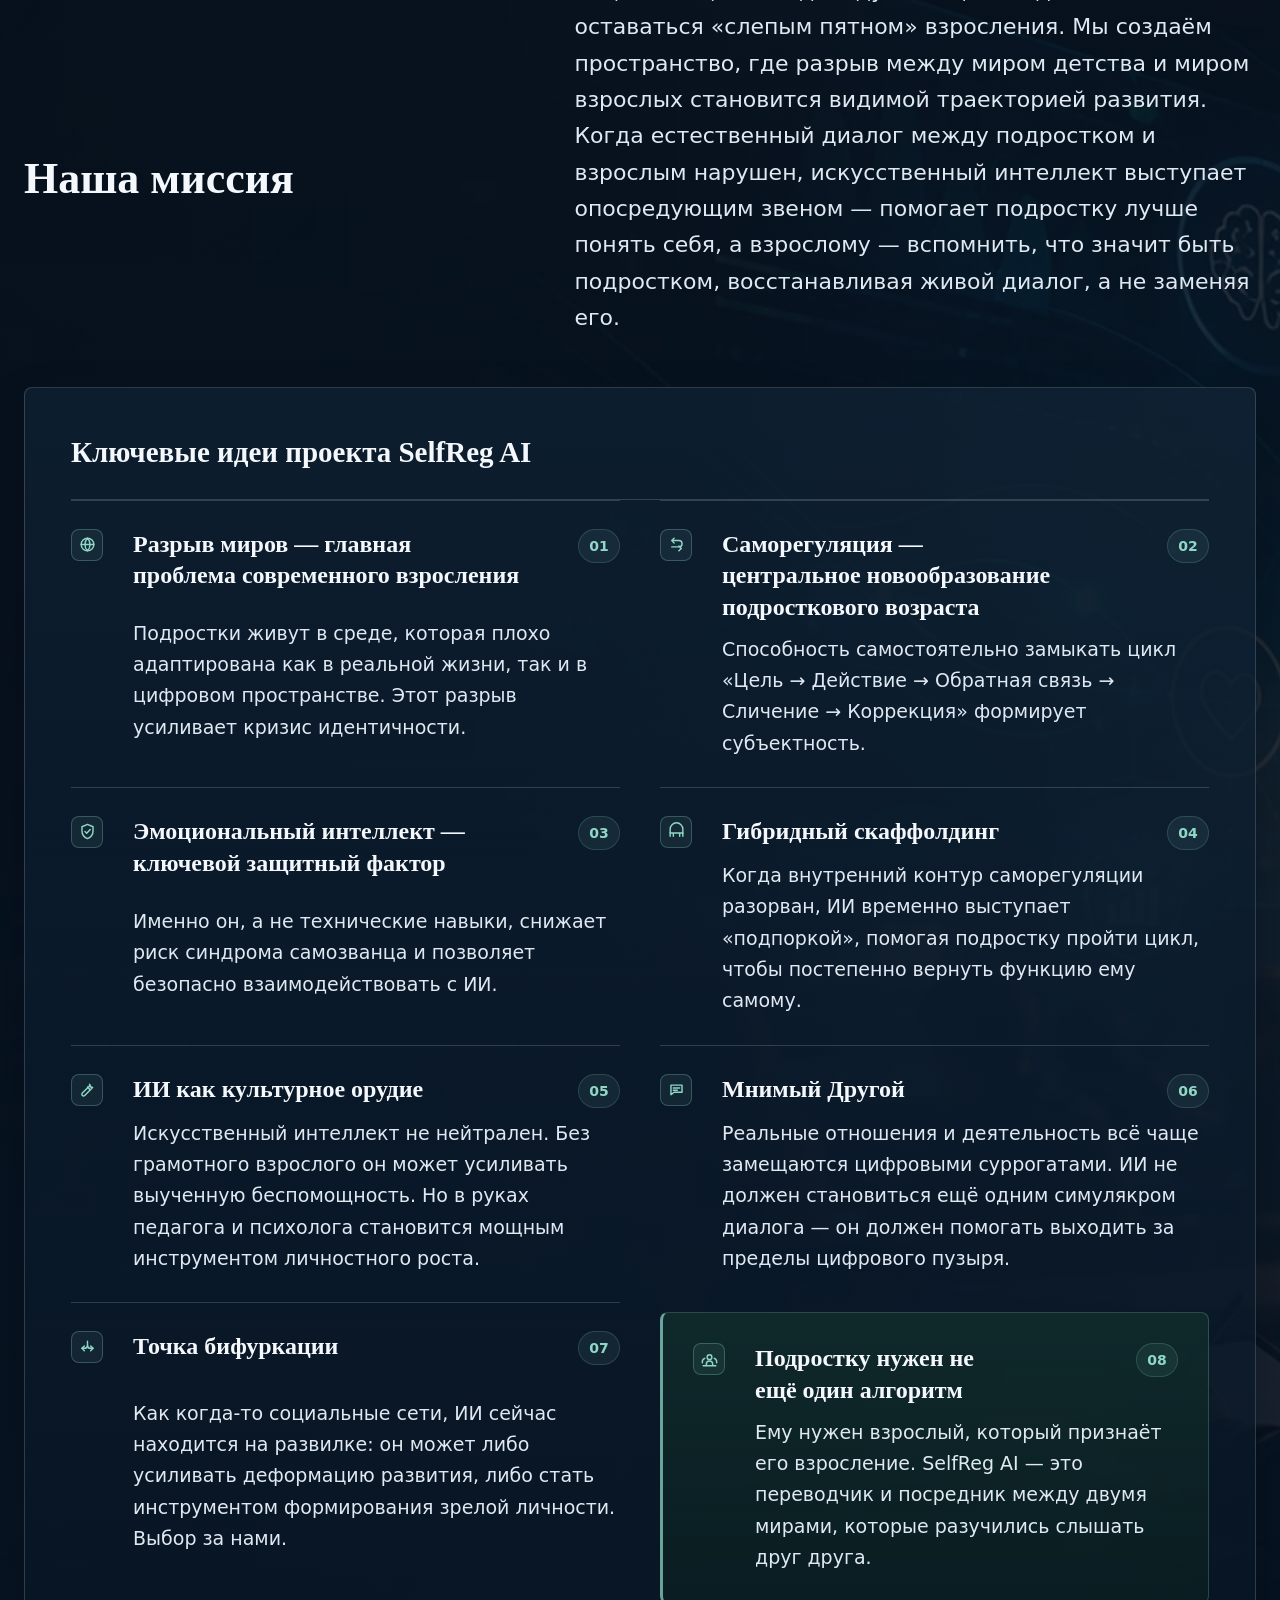
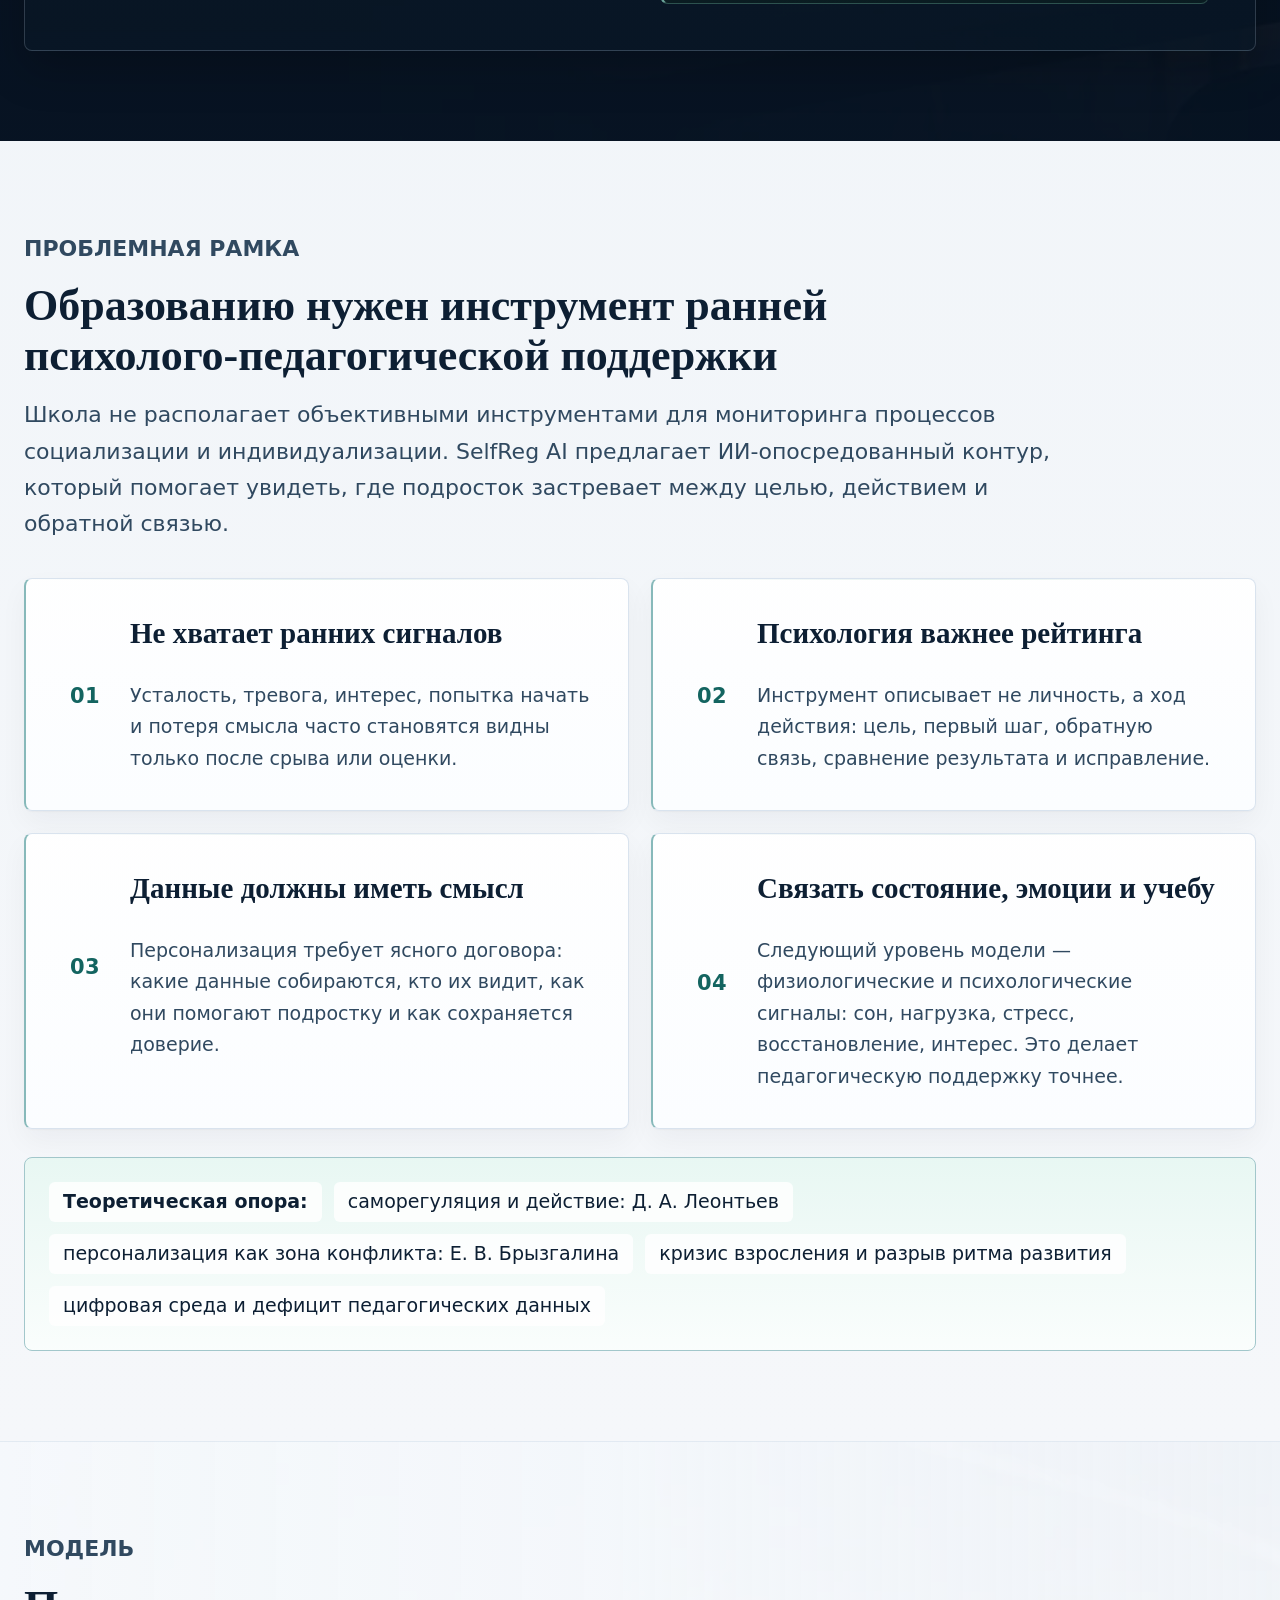
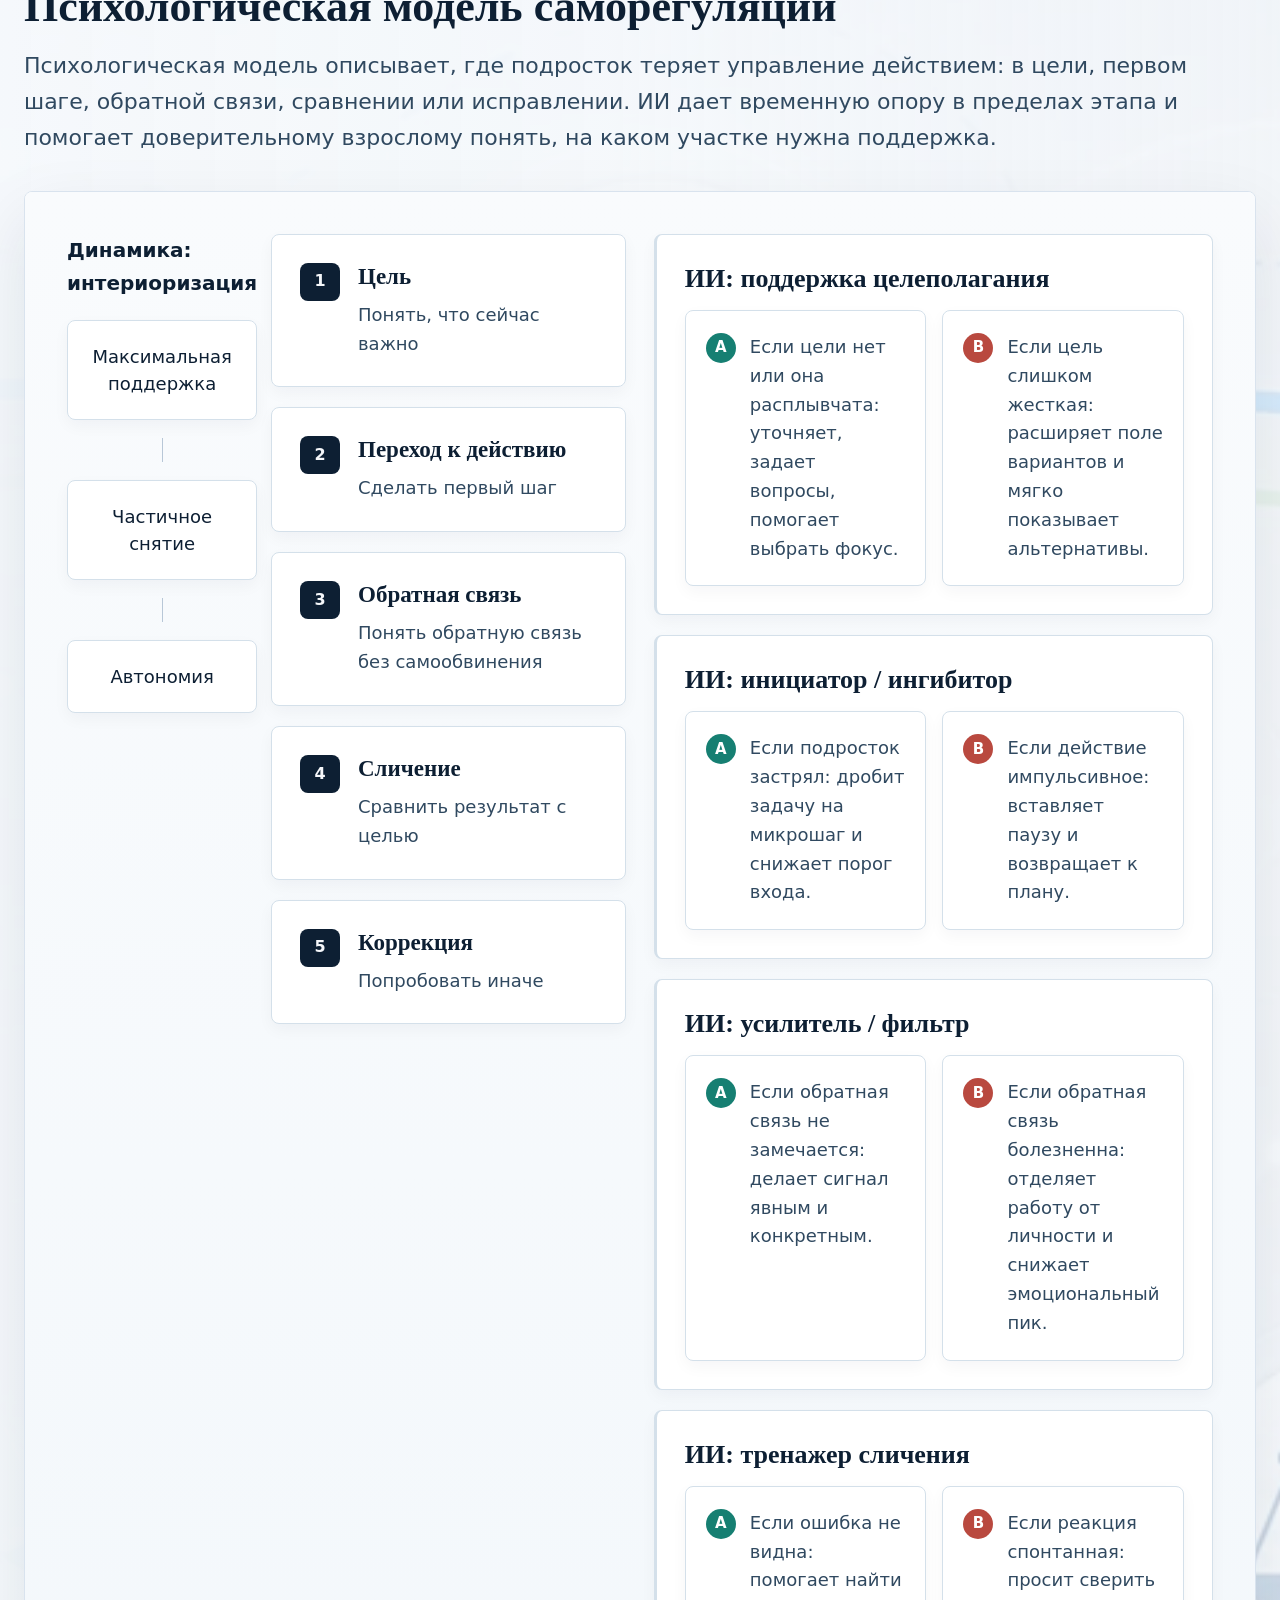
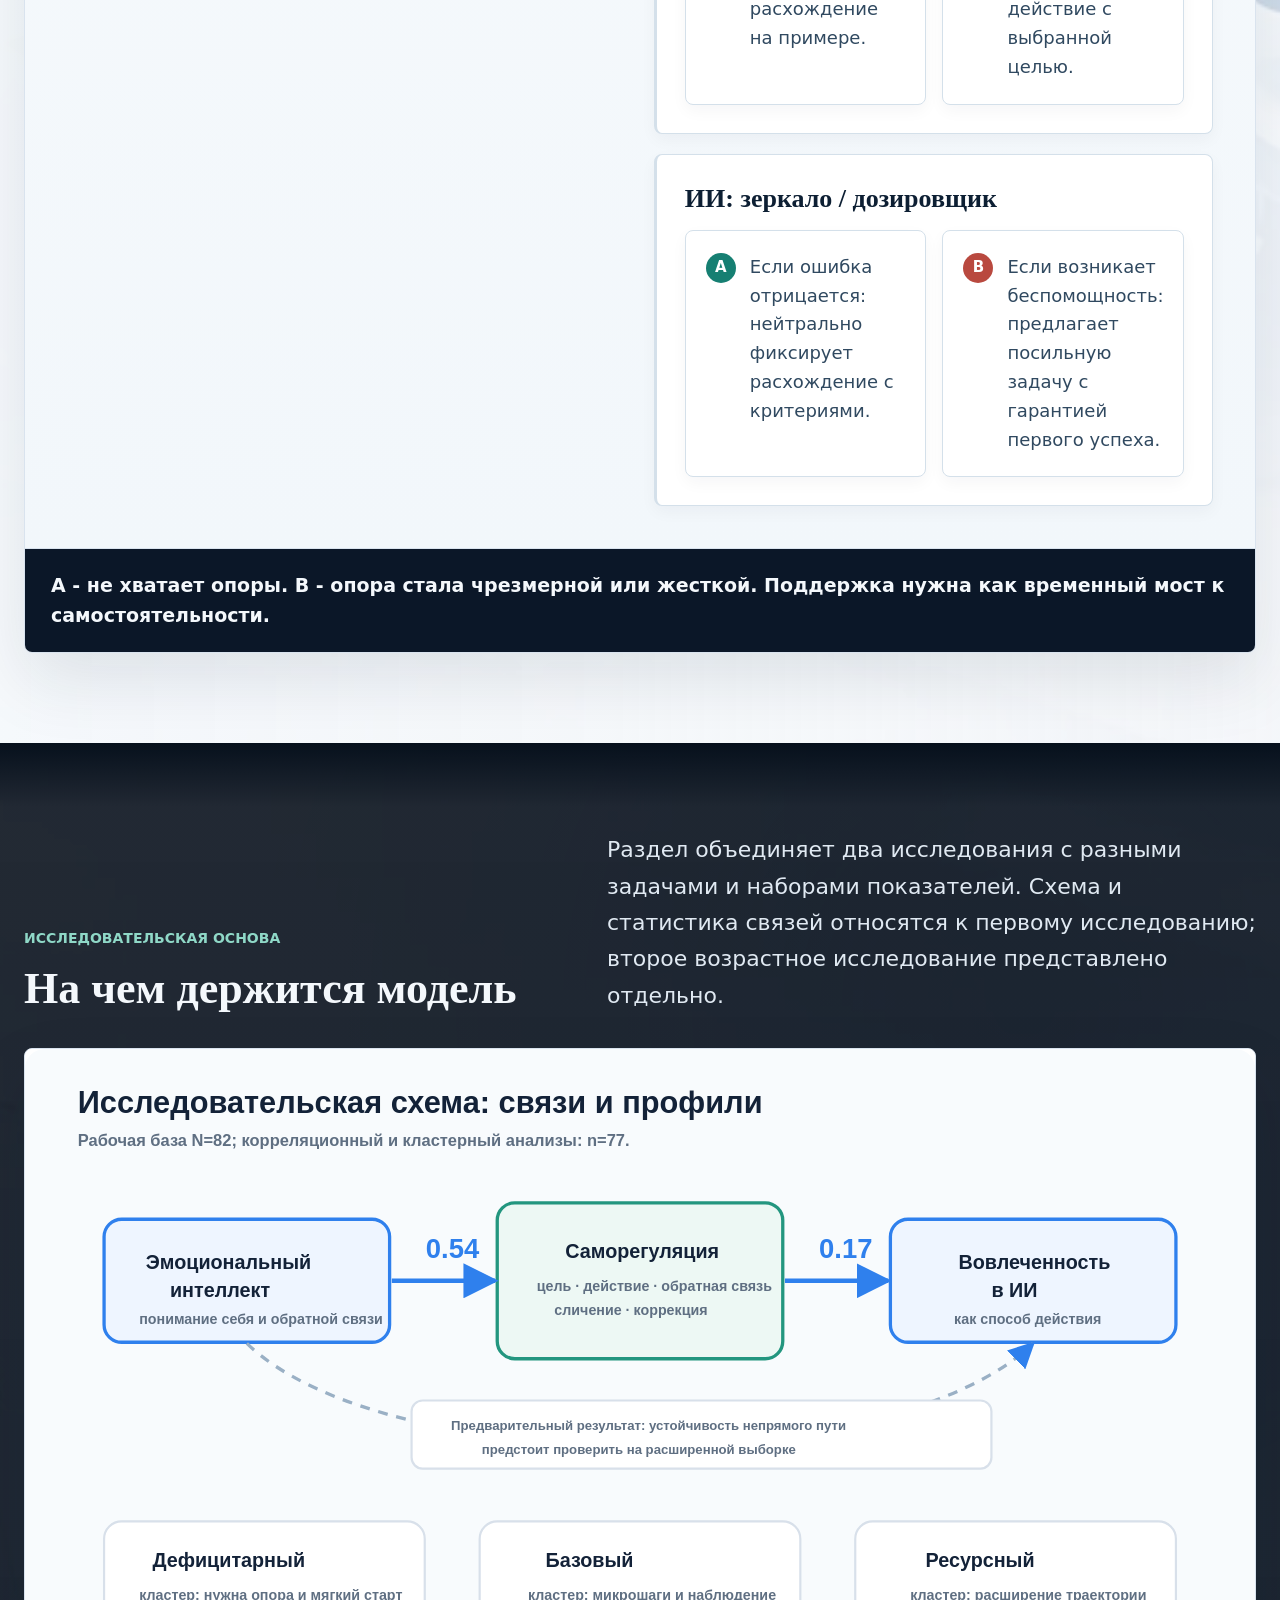
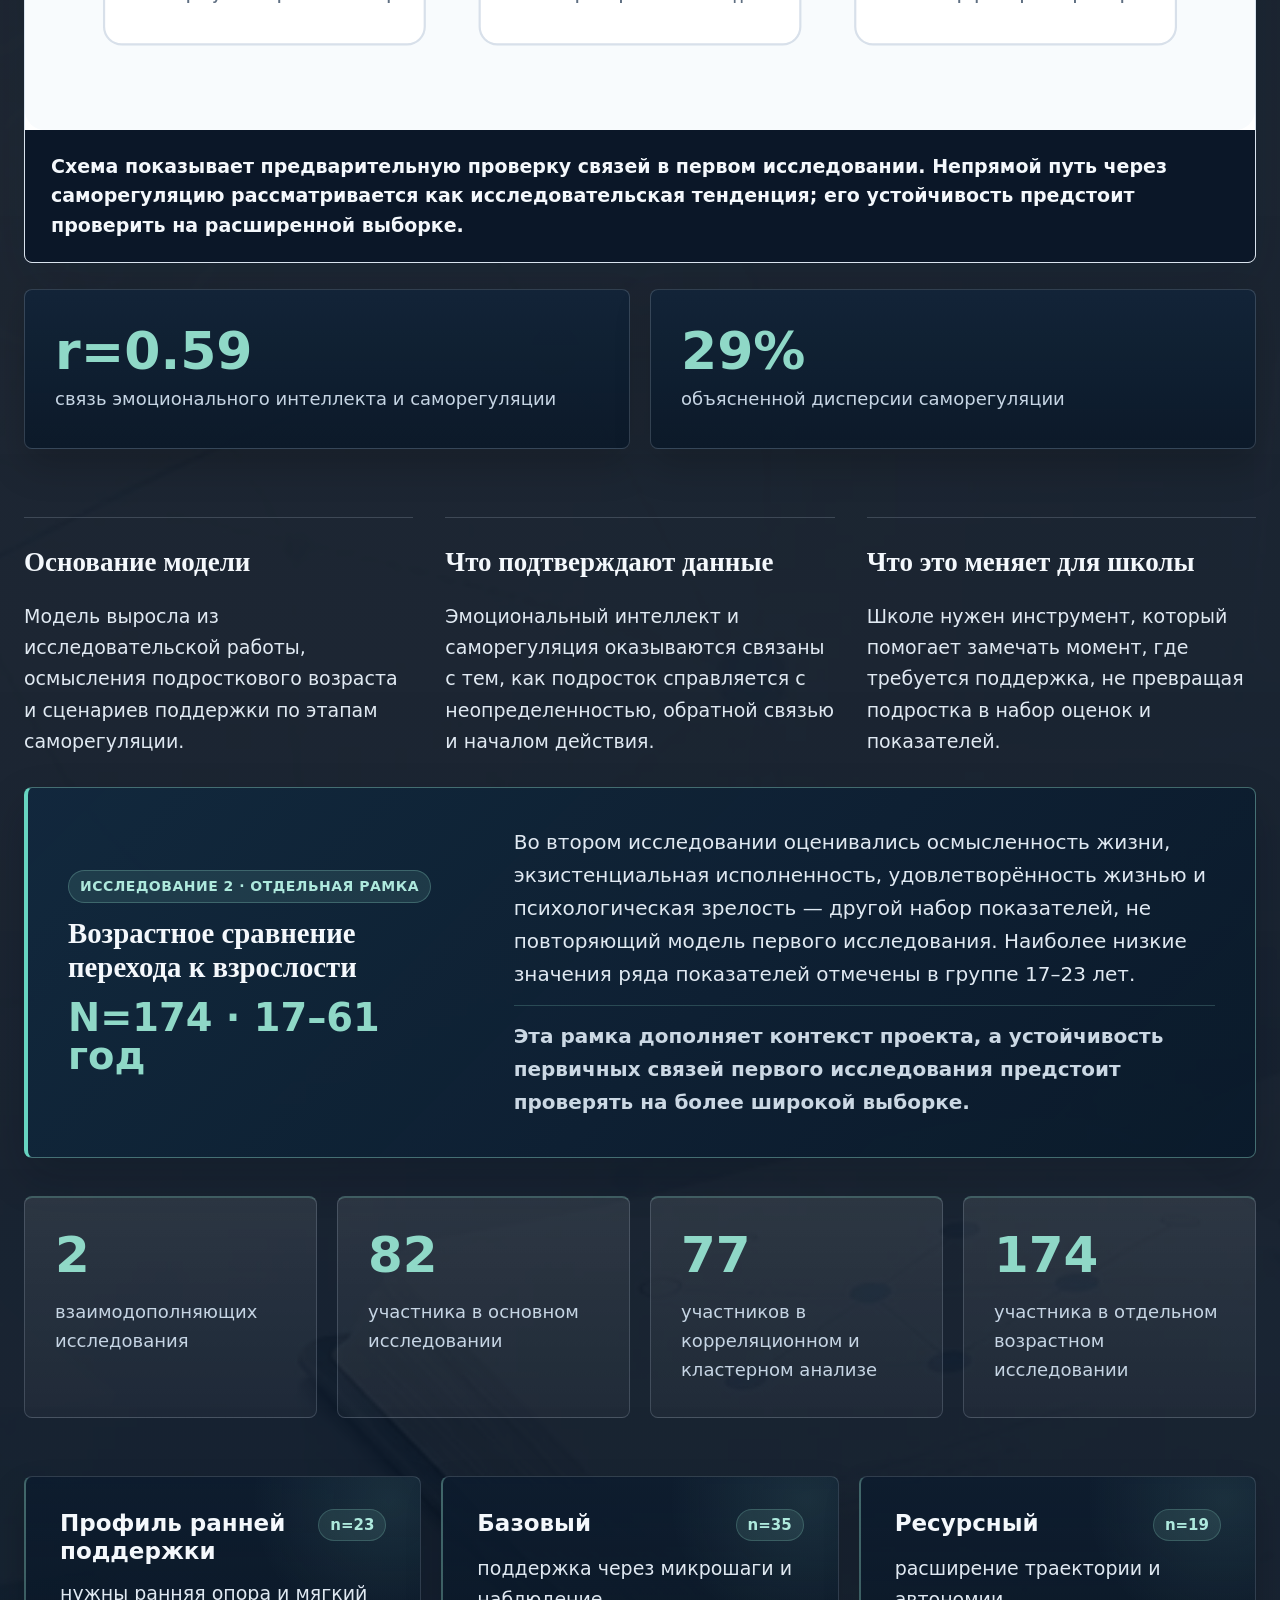
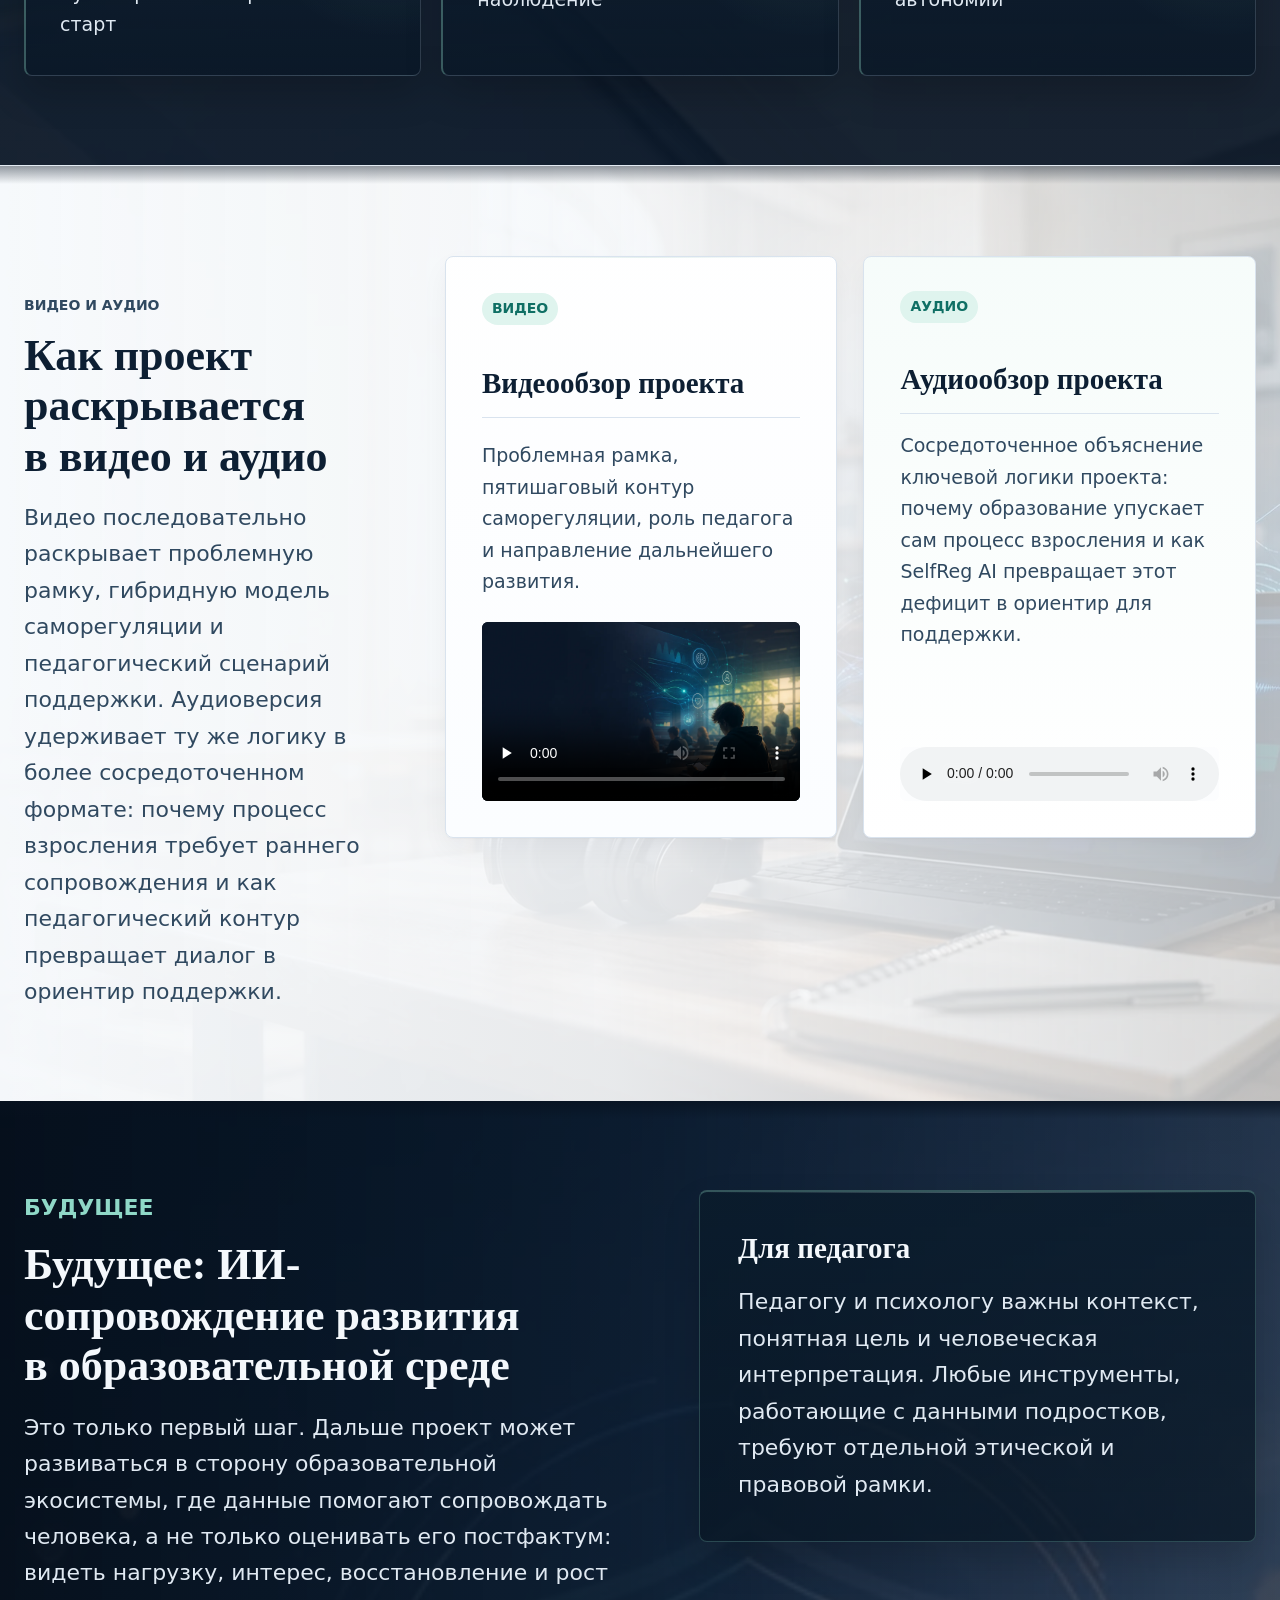
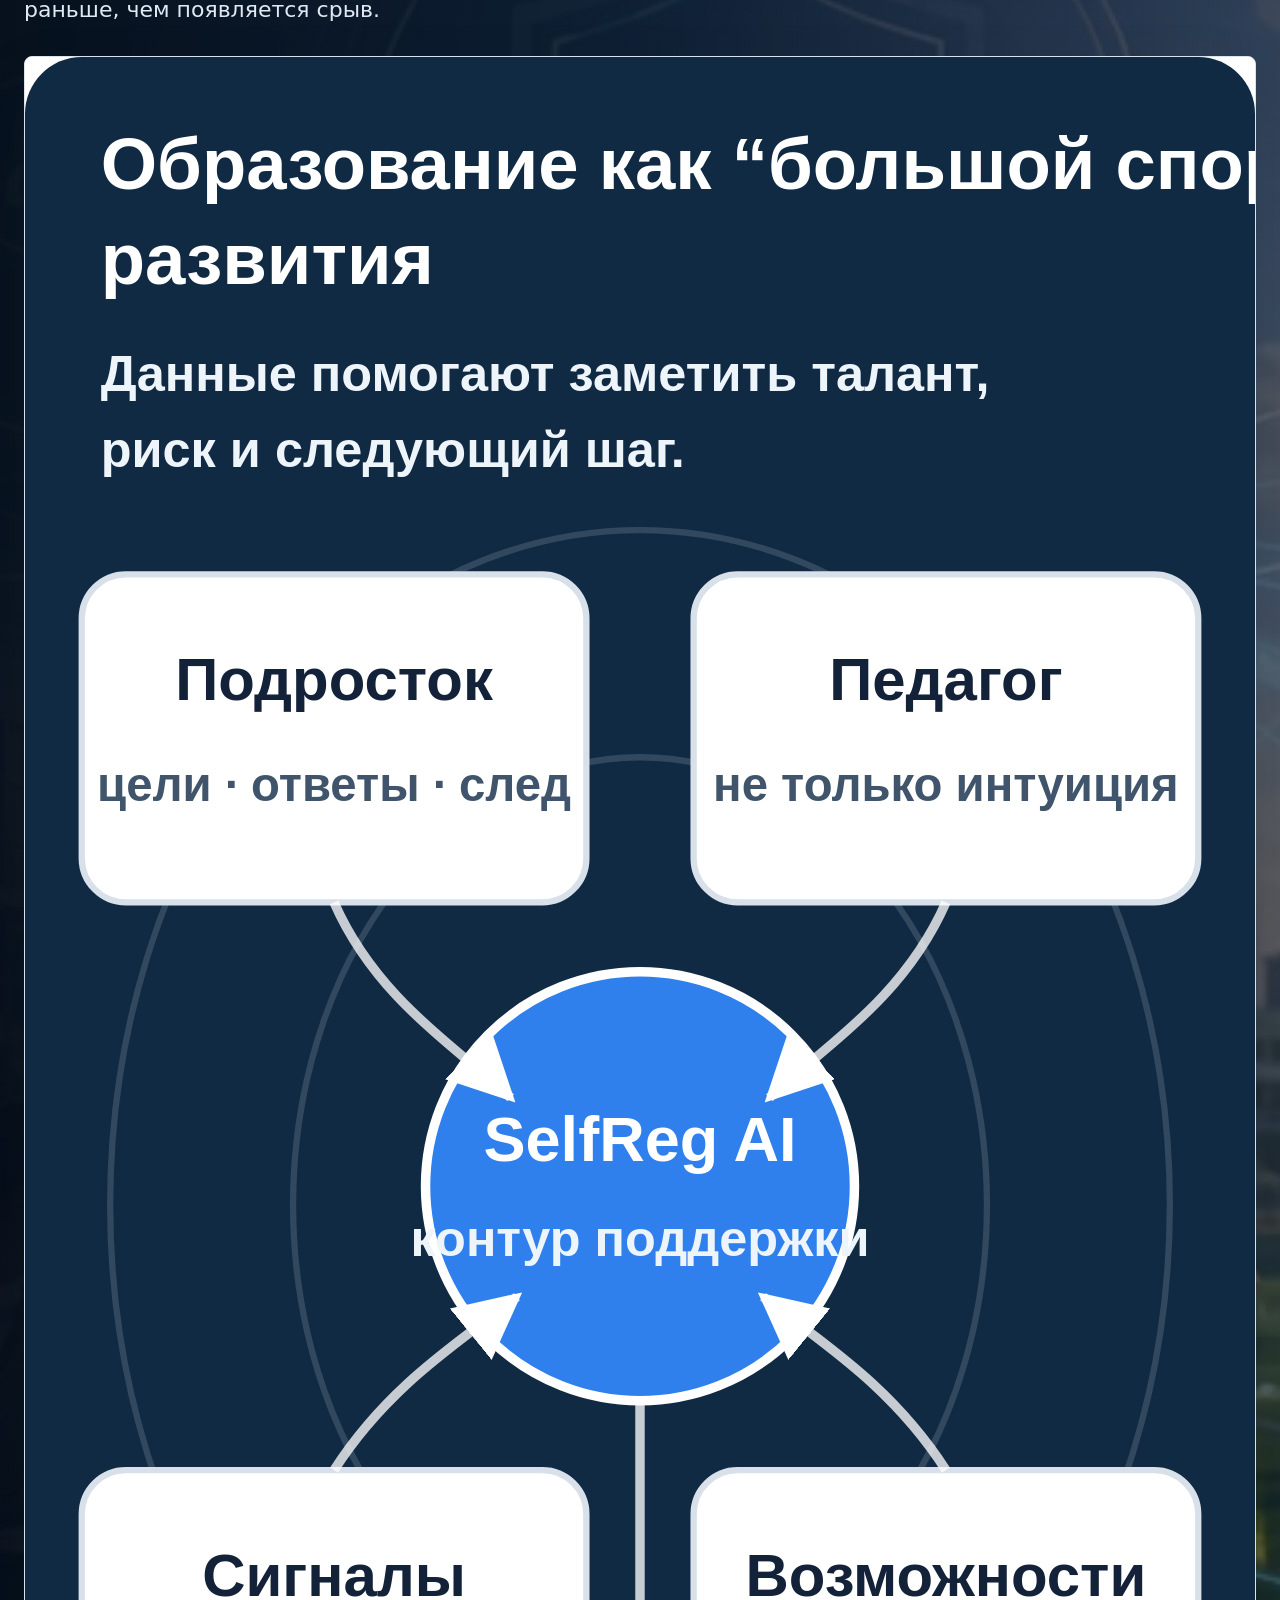
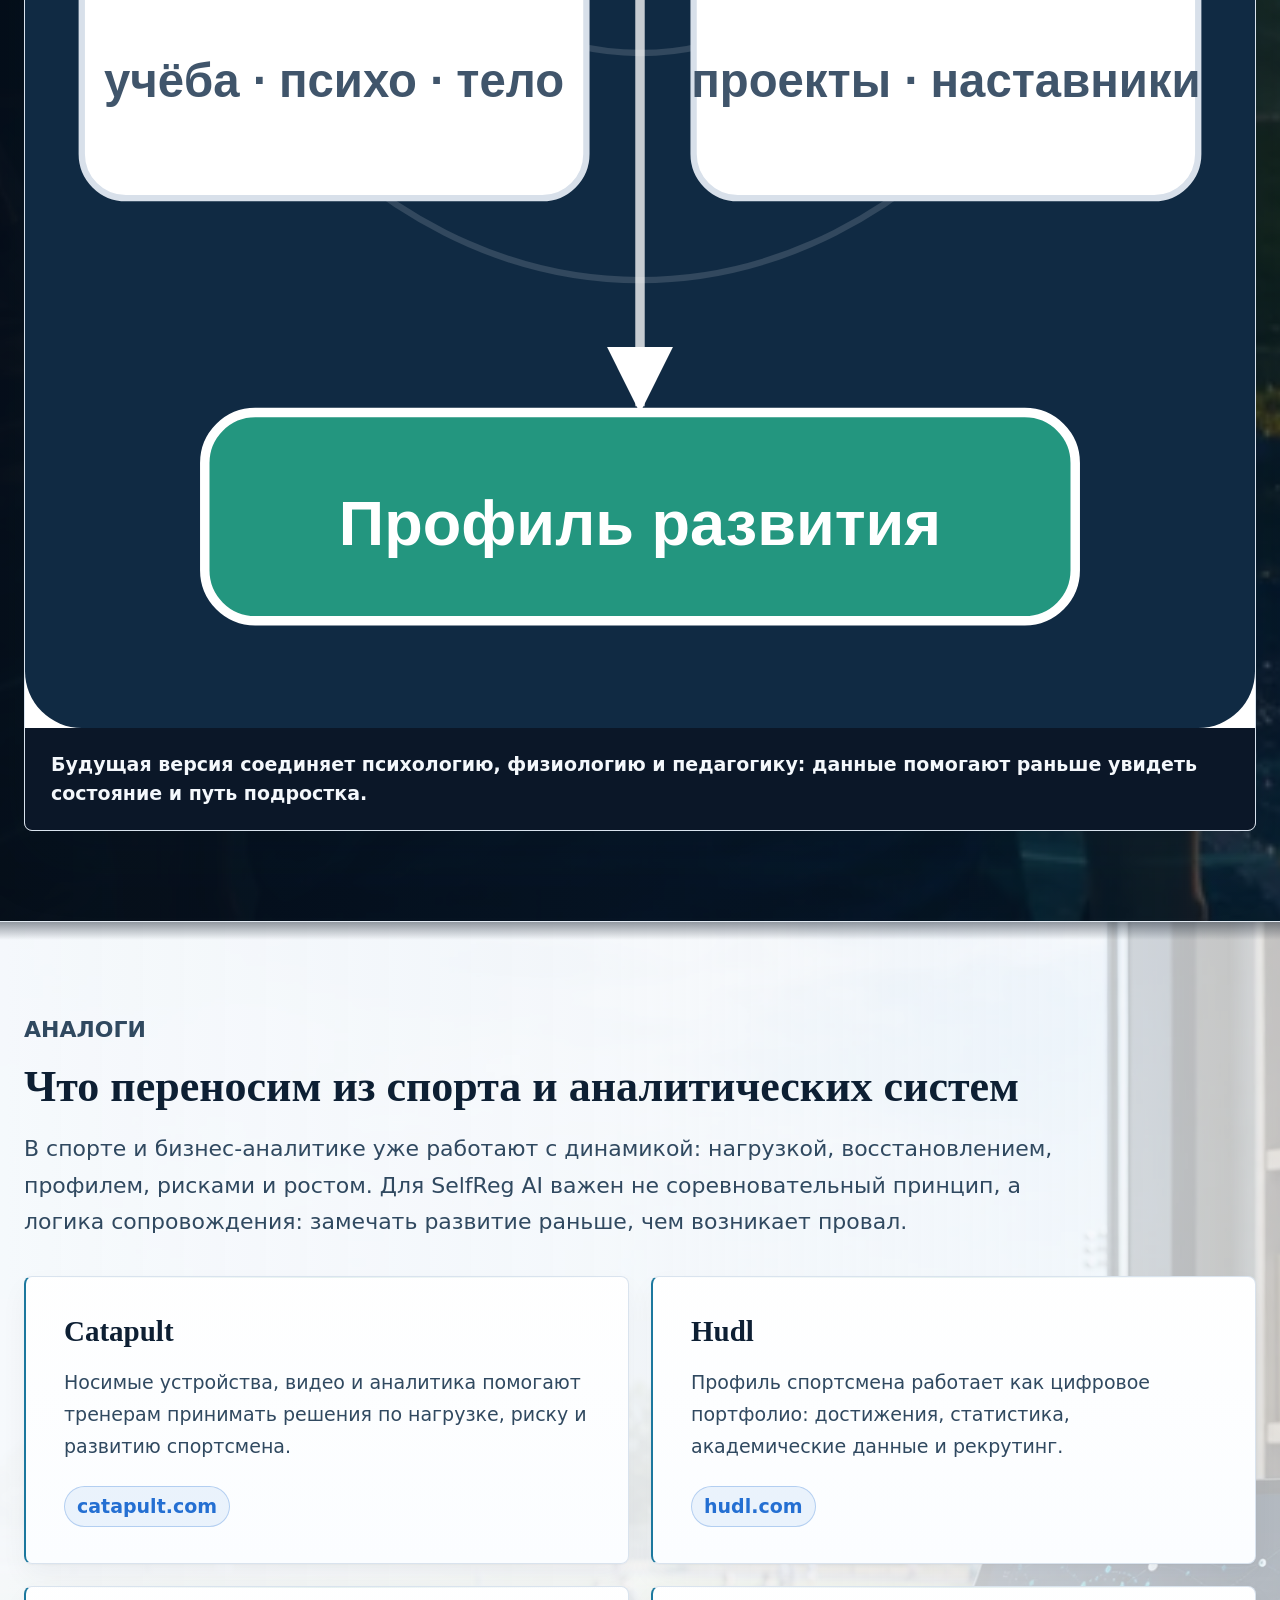
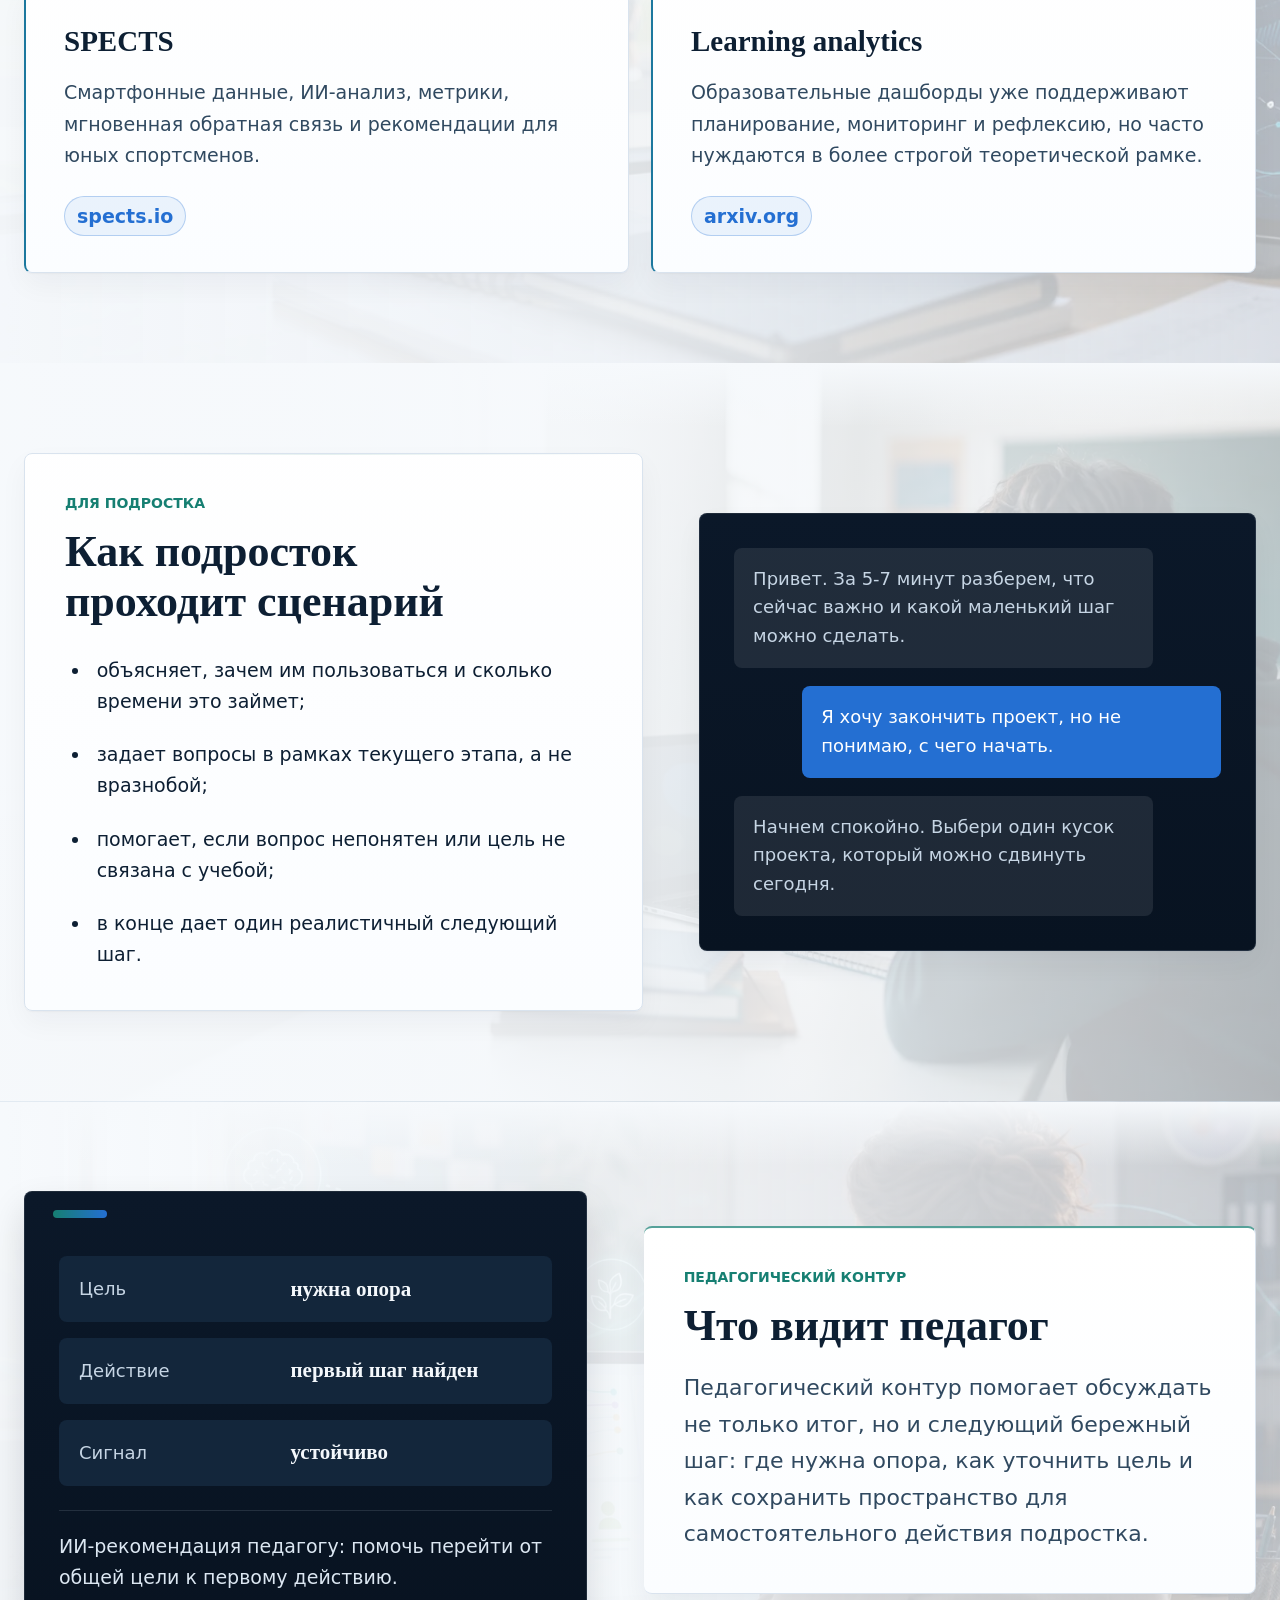
==== commit e4e4b9fa: "fix: refine hero visual balance" ====
--- a/index.html
+++ b/index.html
@@ -27,7 +27,7 @@
     <link rel="icon" href="favicon.svg" type="image/svg+xml" />
     <link rel="manifest" href="site.webmanifest" />
     <link rel="preload" as="image" href="assets/bg-hero-selfreg-ai.webp" />
-  <link rel="stylesheet" href="styles.css?v=20260715-readability-v6" />
+  <link rel="stylesheet" href="styles.css?v=20260728-hero-rhythm-v1" />
   </head>
   <body>
     <a class="skip-link" href="#top" data-i18n="skipToContent">Перейти к содержимому</a>
--- a/styles.css
+++ b/styles.css
@@ -362,22 +362,22 @@
   position: relative;
   display: grid;
   min-height: min(660px, calc(100vh - var(--nav-h)));
-  grid-template-columns: minmax(420px, 0.9fr) minmax(360px, 0.86fr);
+  grid-template-columns: minmax(420px, 0.94fr) minmax(360px, 0.9fr);
   align-items: center;
-  gap: clamp(34px, 5vw, 76px);
-  padding: clamp(68px, 6.6vw, 96px) var(--gutter) clamp(56px, 5vw, 76px);
+  gap: clamp(24px, 3.2vw, 52px);
+  padding: clamp(60px, 5.8vw, 86px) var(--gutter) clamp(48px, 4.4vw, 68px);
   overflow: hidden;
   border-bottom: 1px solid var(--border);
   background:
-    linear-gradient(90deg, rgba(245, 247, 250, 0.99) 0%, rgba(245, 247, 250, 0.96) 42%, rgba(245, 247, 250, 0.78) 66%, rgba(245, 247, 250, 0.46) 100%),
-    url("assets/bg-hero-selfreg-ai.webp") right center / cover no-repeat,
+    linear-gradient(90deg, rgba(245, 247, 250, 0.99) 0%, rgba(245, 247, 250, 0.95) 40%, rgba(245, 247, 250, 0.72) 62%, rgba(245, 247, 250, 0.38) 100%),
+    url("assets/bg-hero-selfreg-ai.webp") 68% center / cover no-repeat,
     var(--bg);
 }
 
 html[data-theme="dark"] .hero {
   background:
-    linear-gradient(90deg, rgba(7, 17, 31, 0.99) 0%, rgba(7, 17, 31, 0.94) 44%, rgba(7, 17, 31, 0.74) 100%),
-    url("assets/bg-hero-selfreg-ai.webp") right center / cover no-repeat,
+    linear-gradient(90deg, rgba(7, 17, 31, 0.99) 0%, rgba(7, 17, 31, 0.94) 42%, rgba(7, 17, 31, 0.7) 64%, rgba(7, 17, 31, 0.42) 100%),
+    url("assets/bg-hero-selfreg-ai.webp") 68% center / cover no-repeat,
     var(--bg);
 }
 
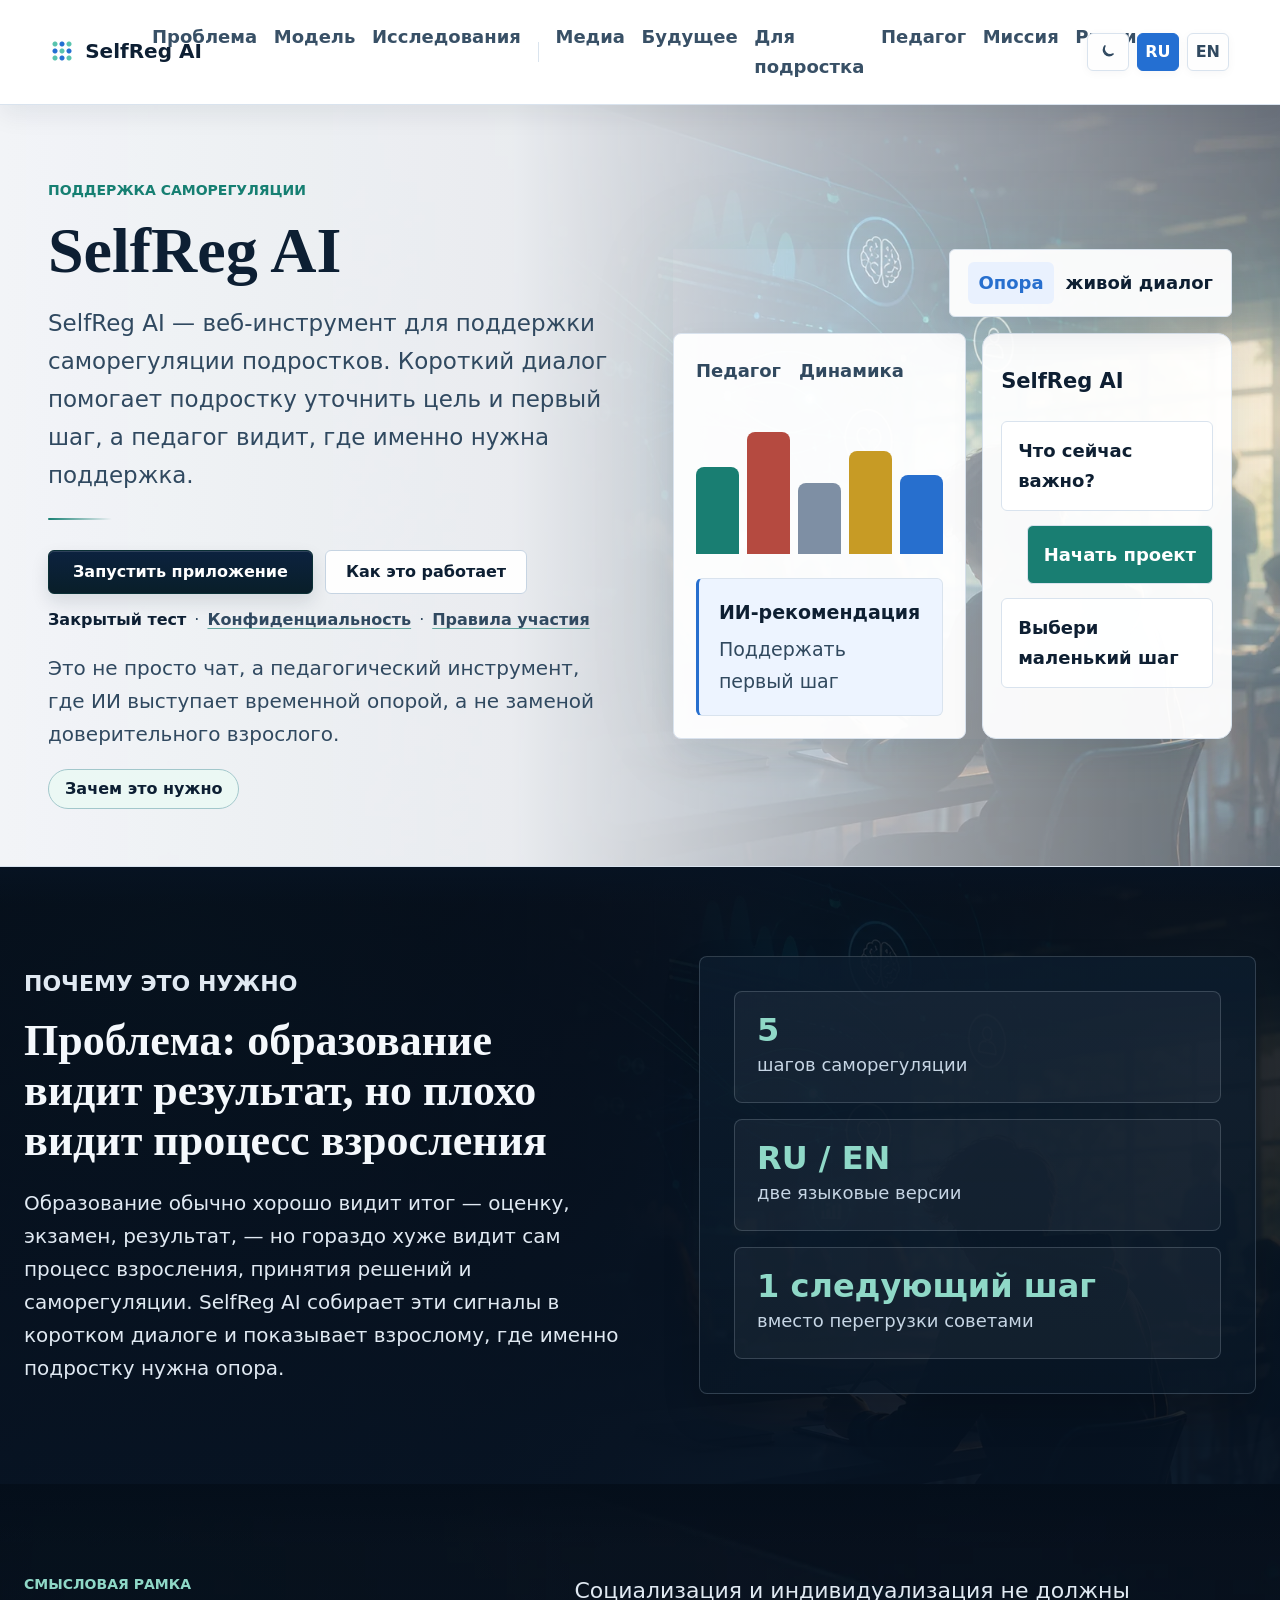
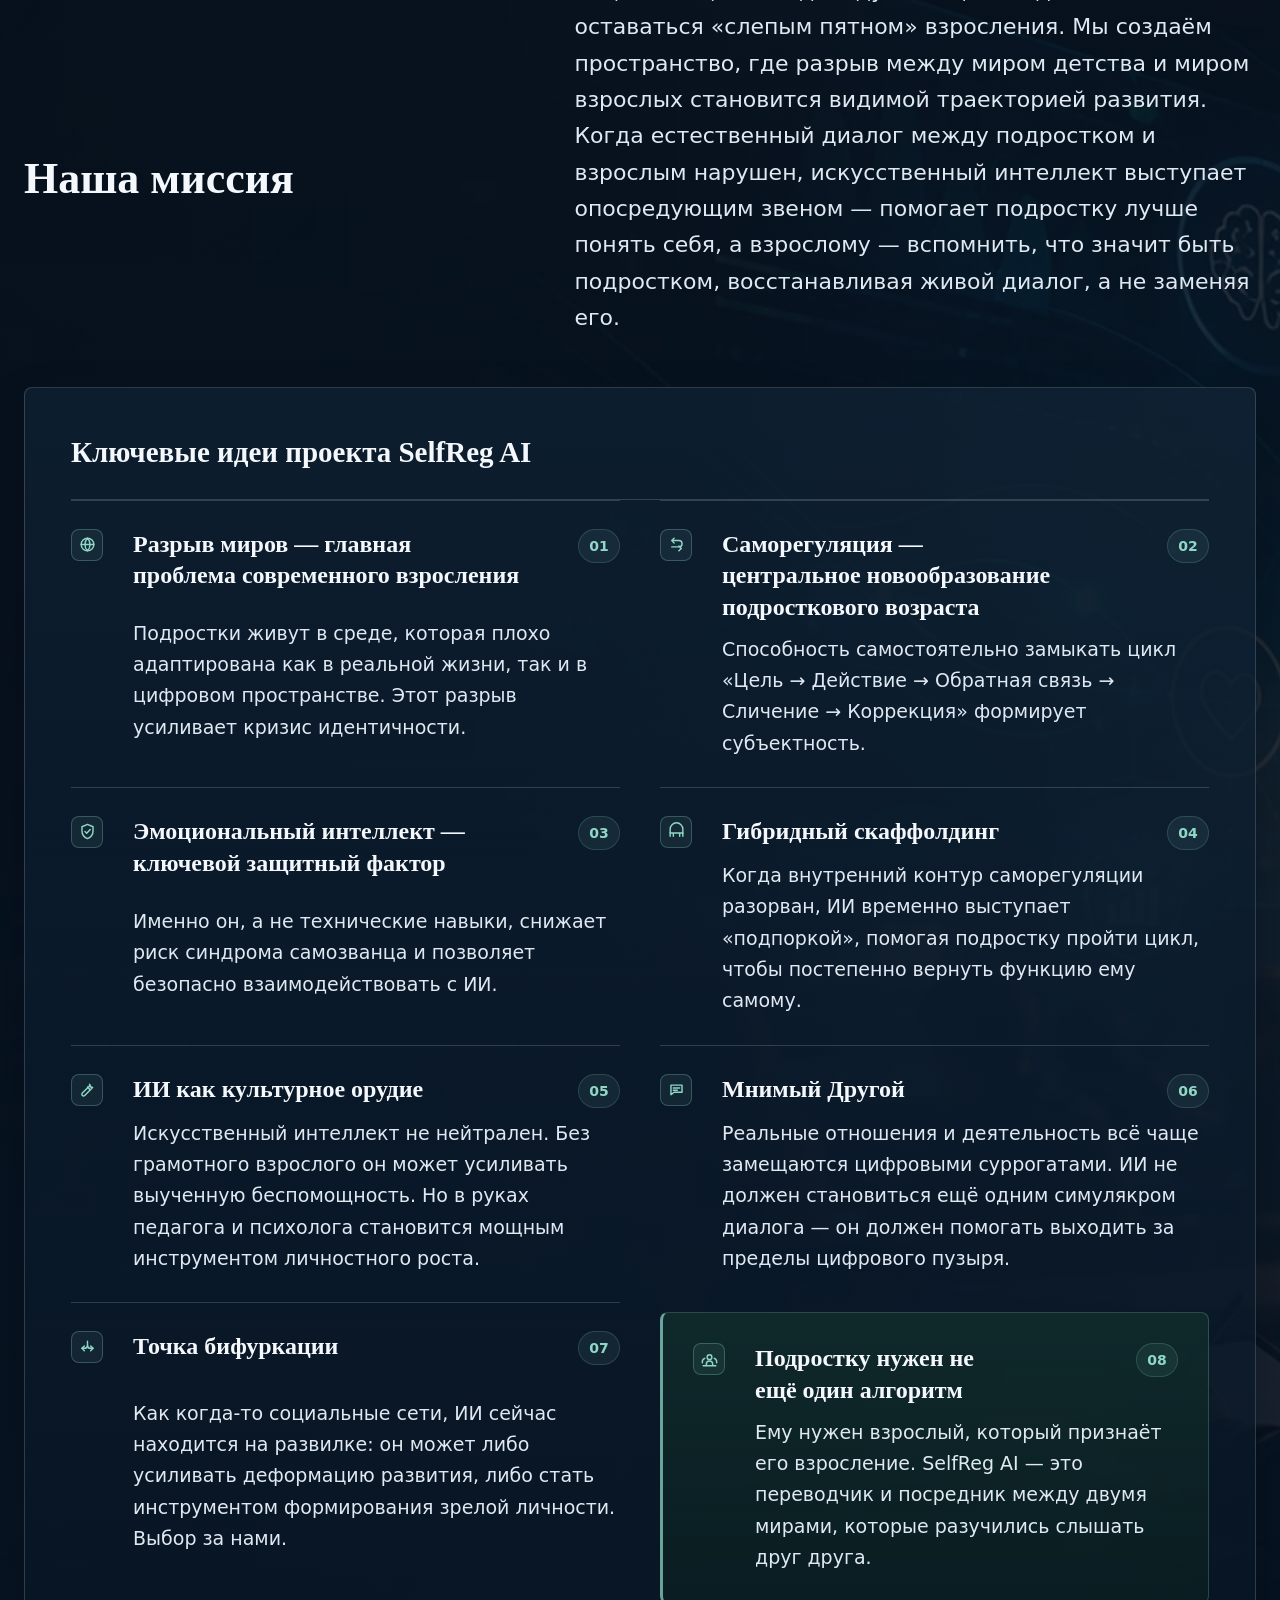
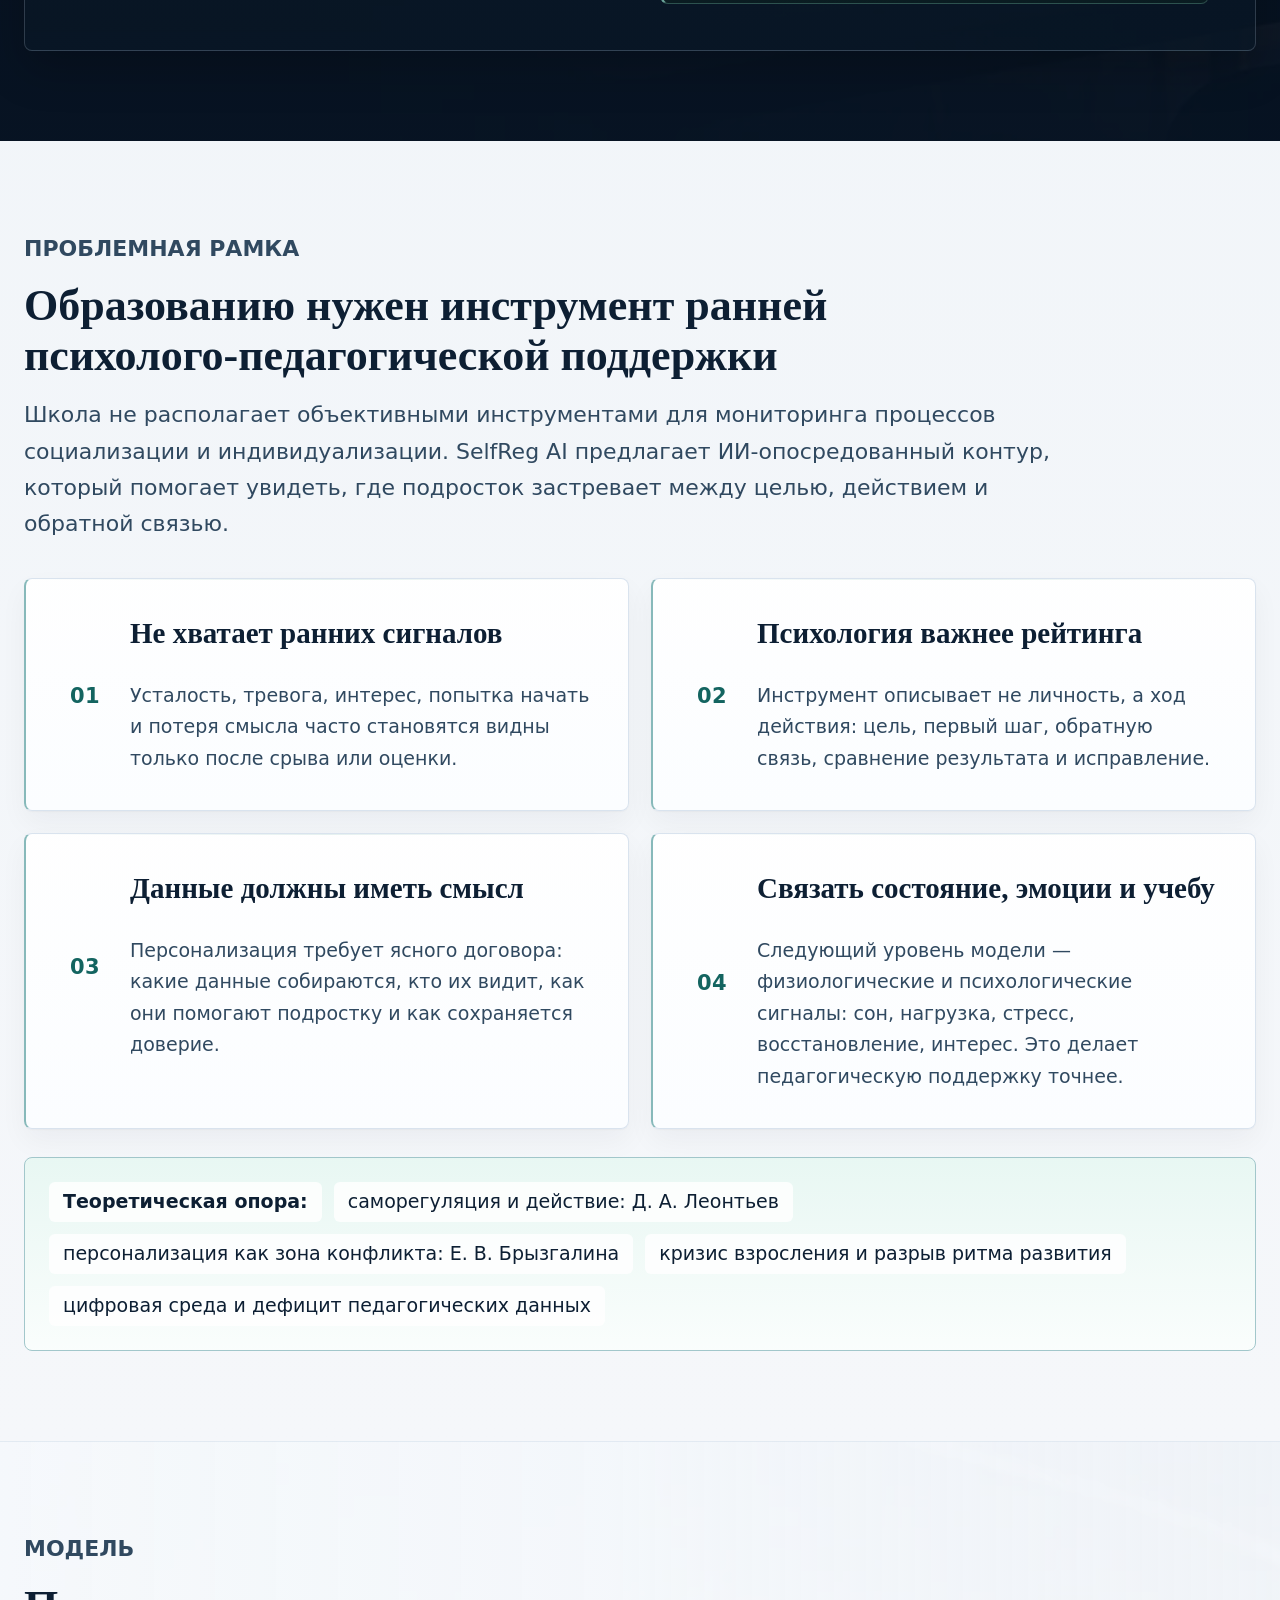
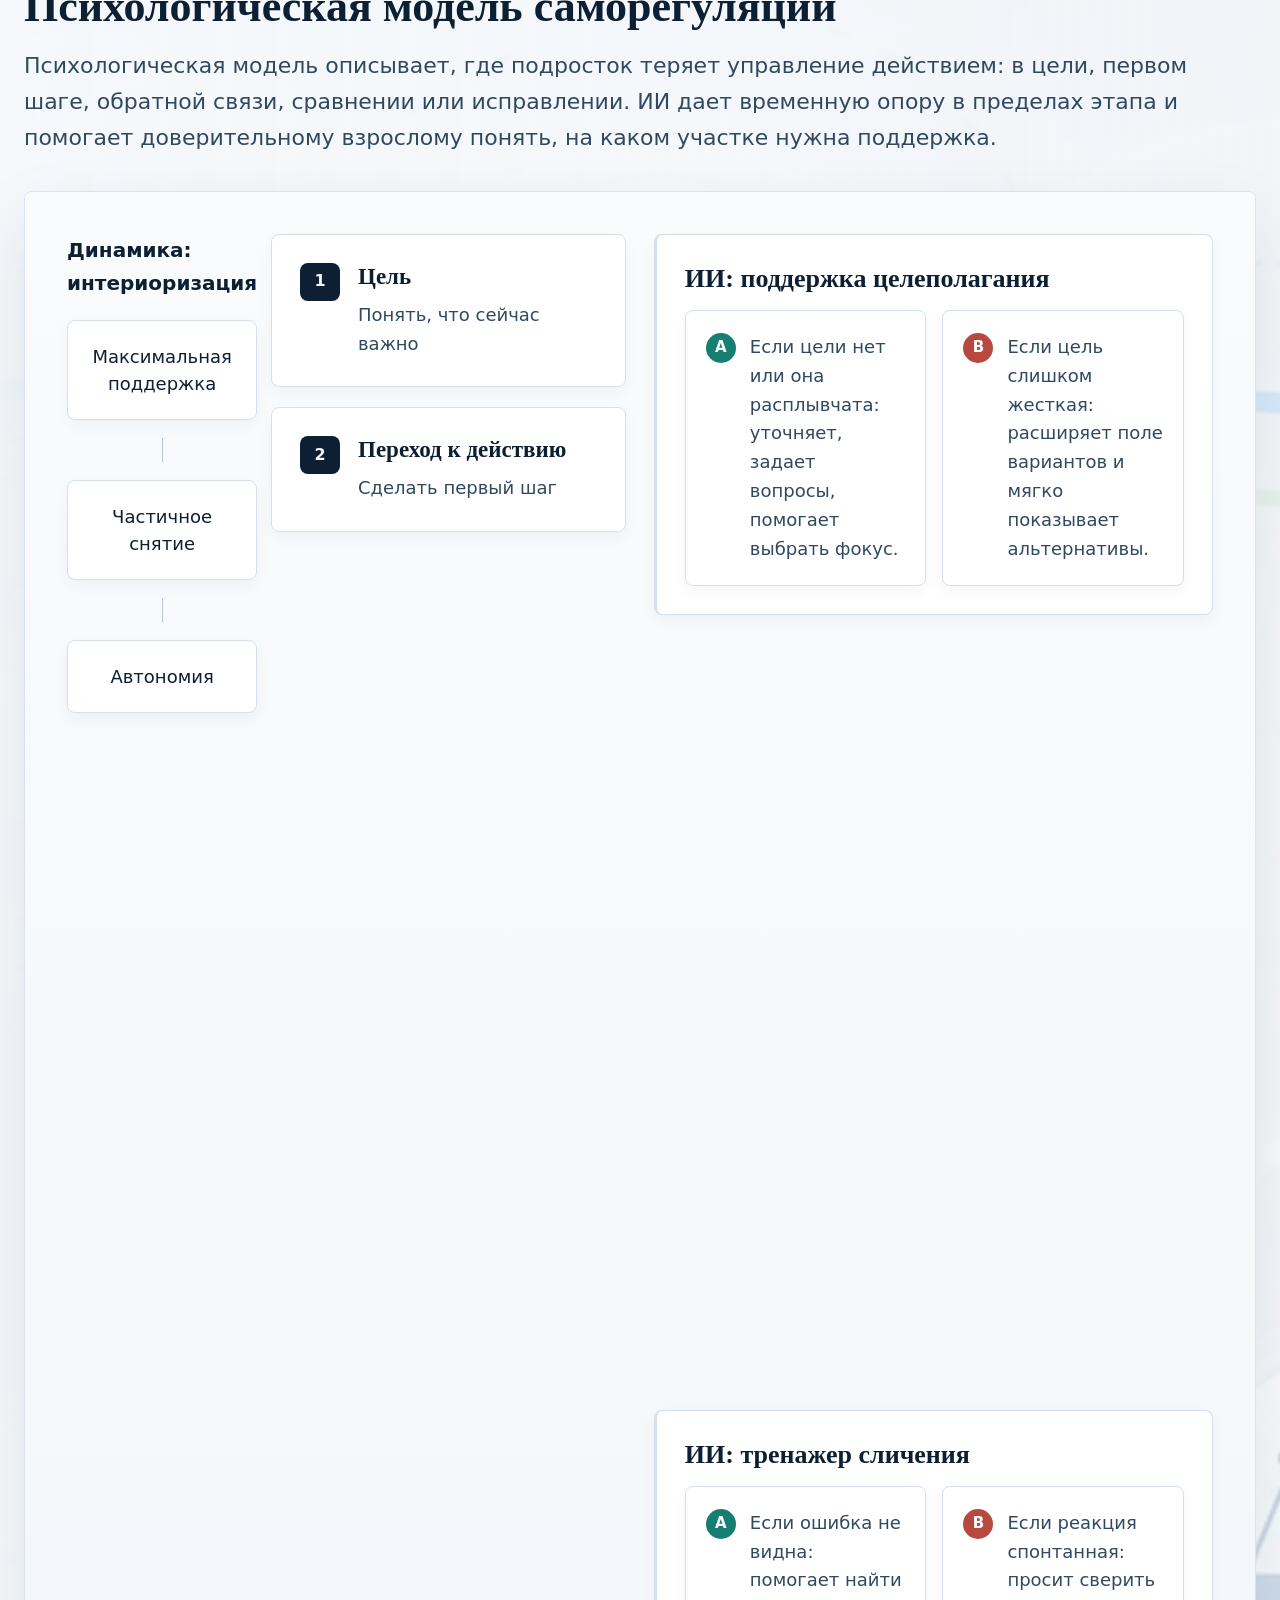
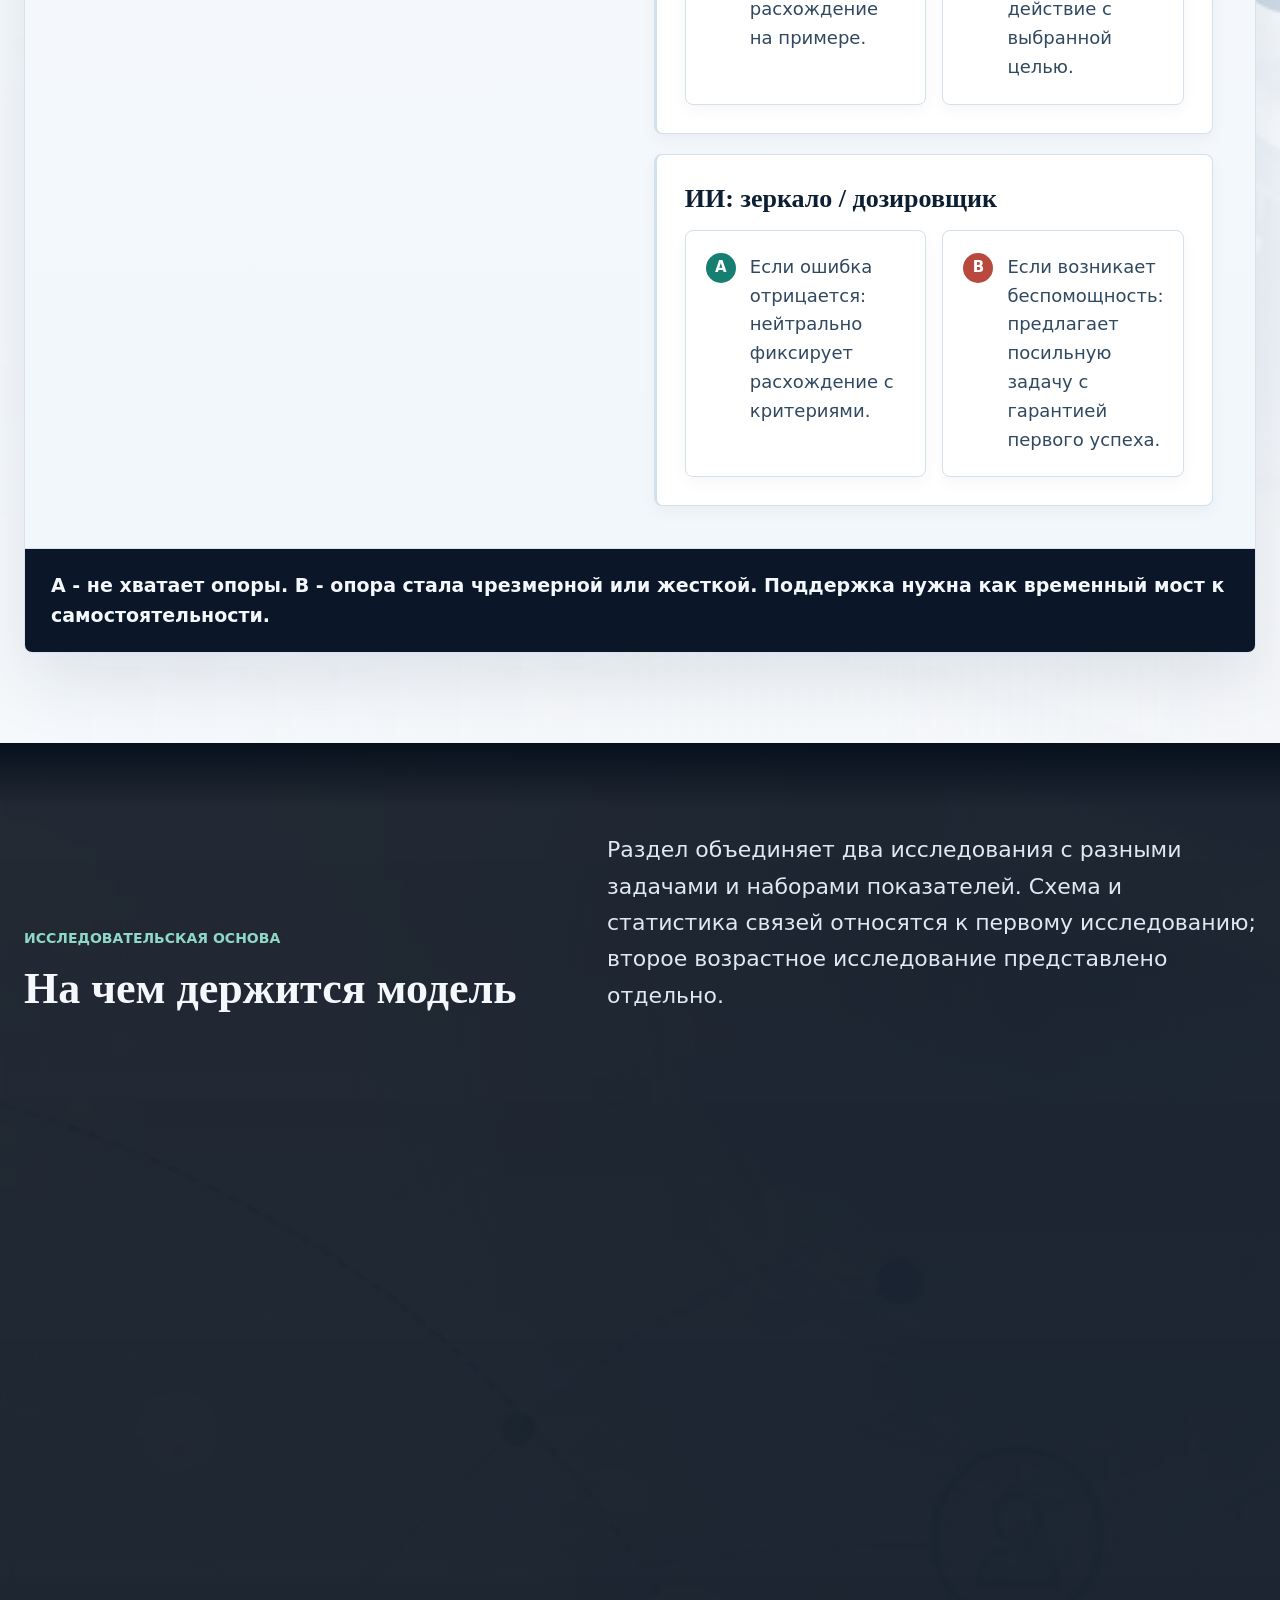
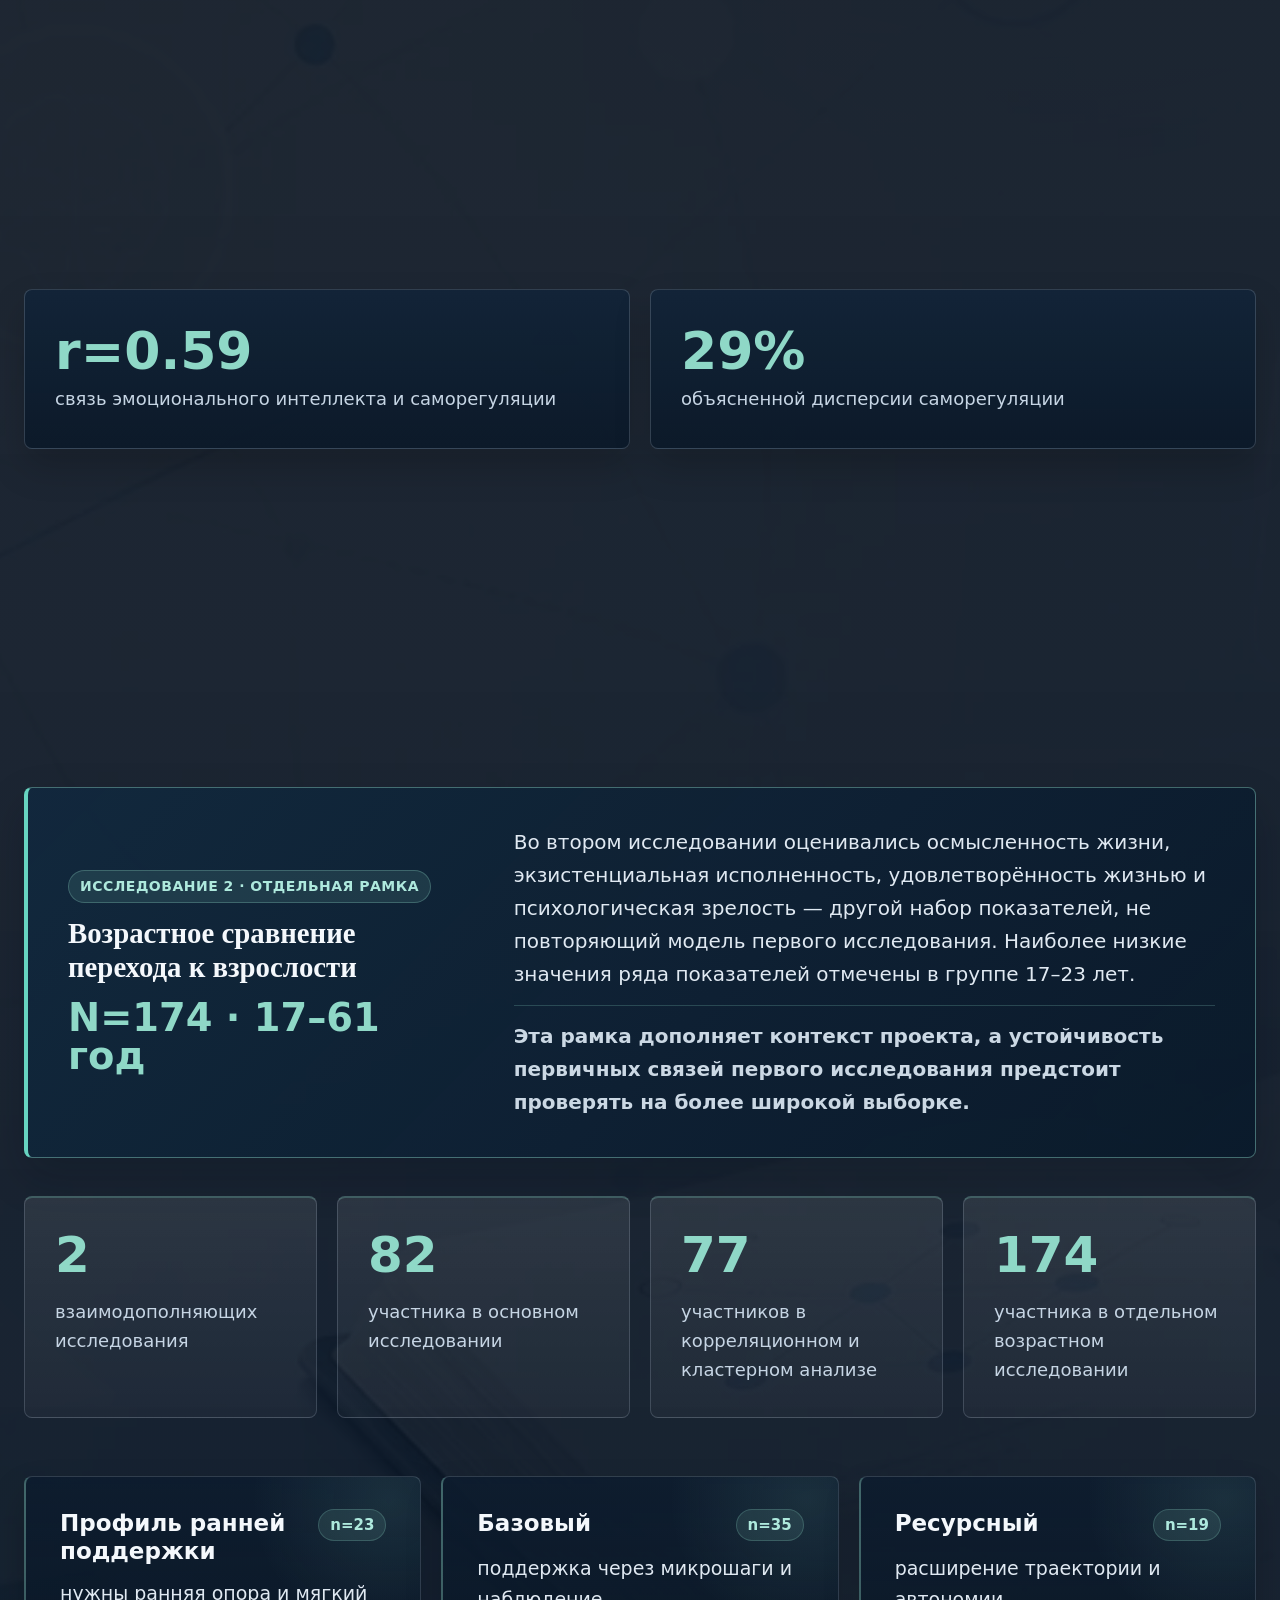
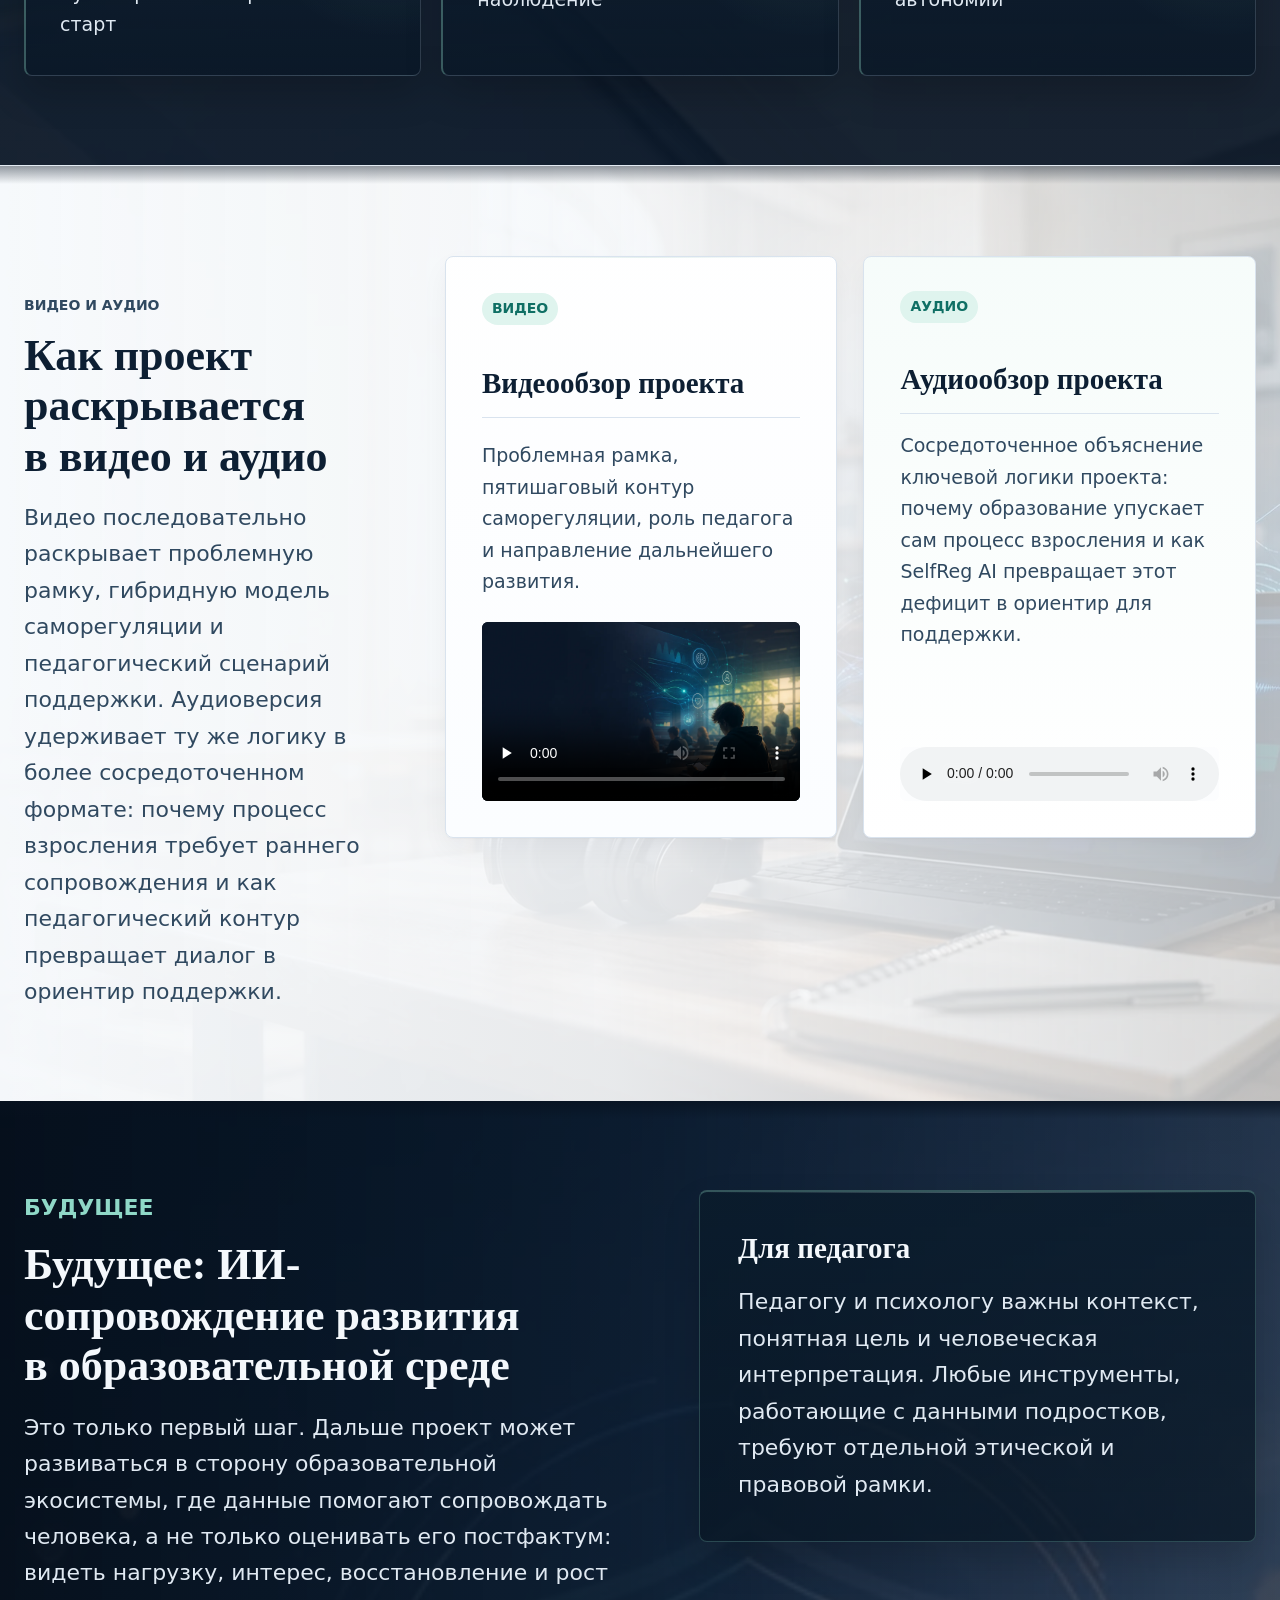
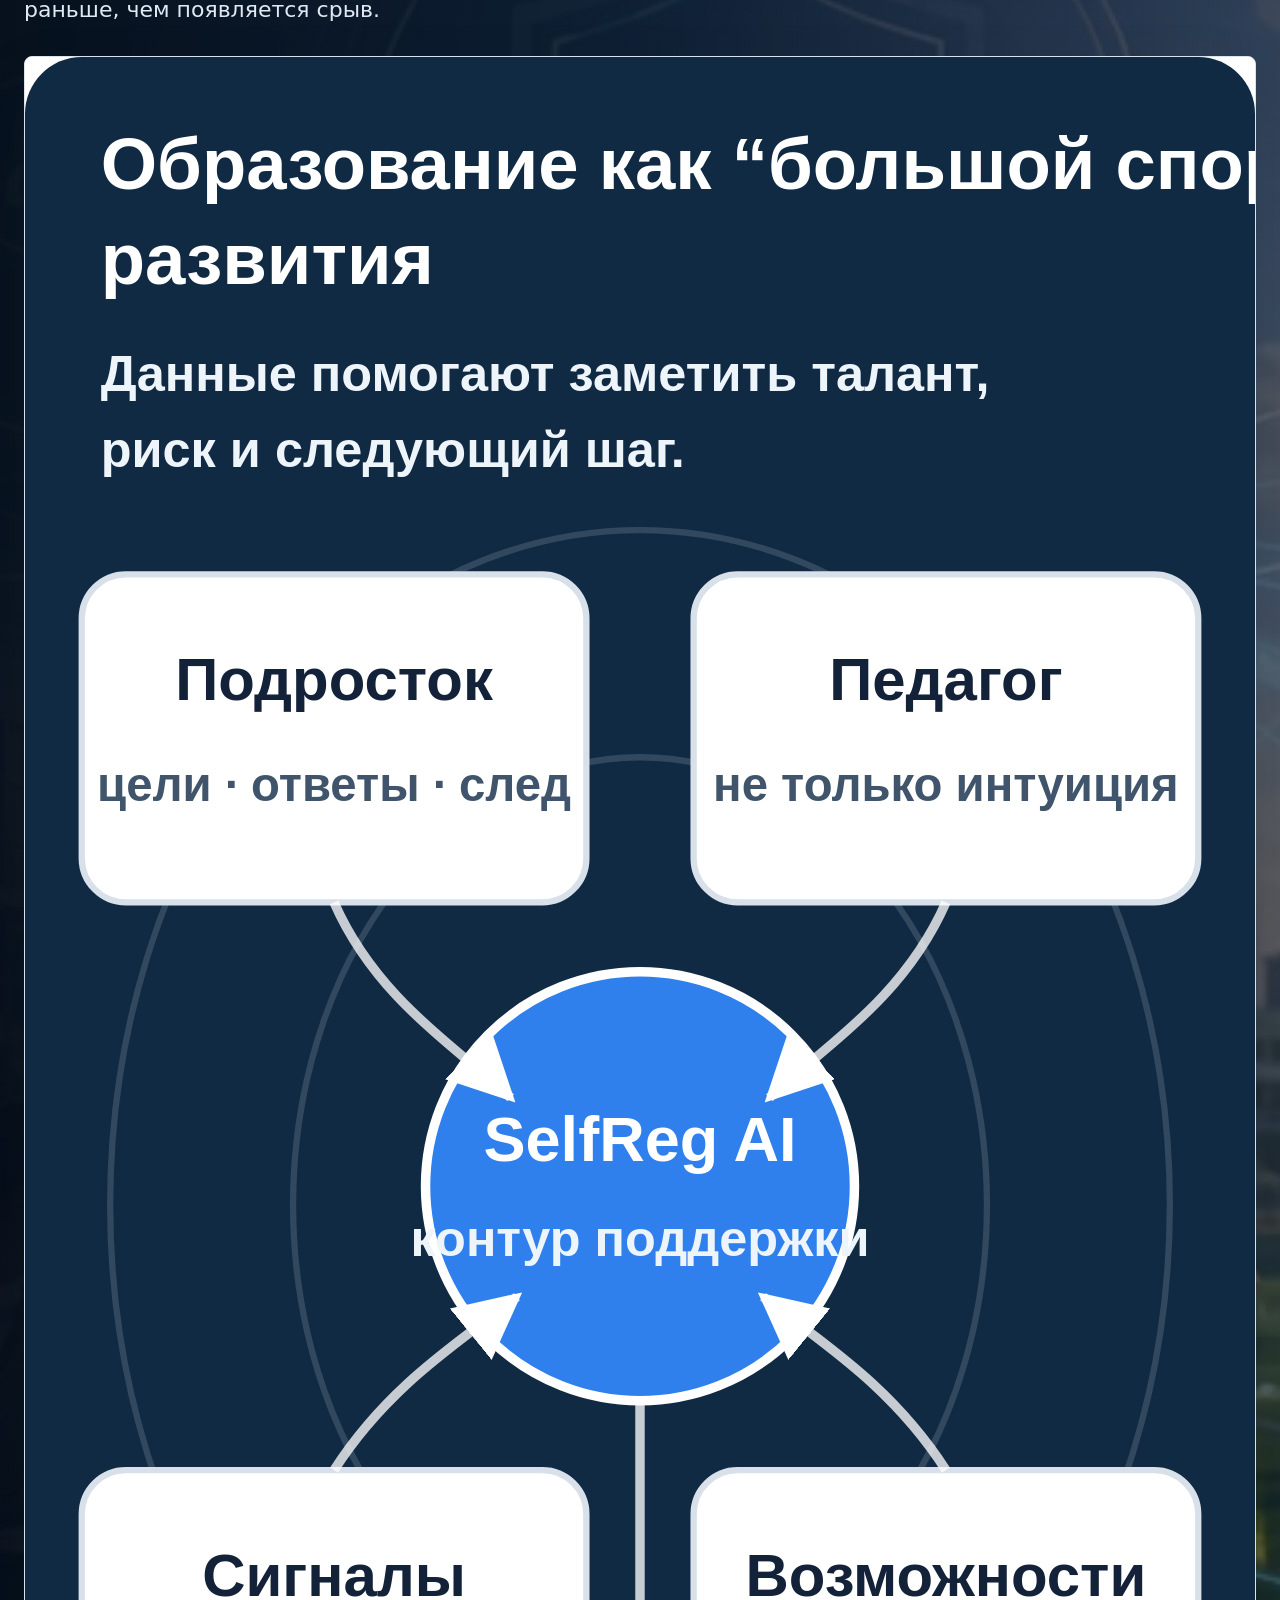
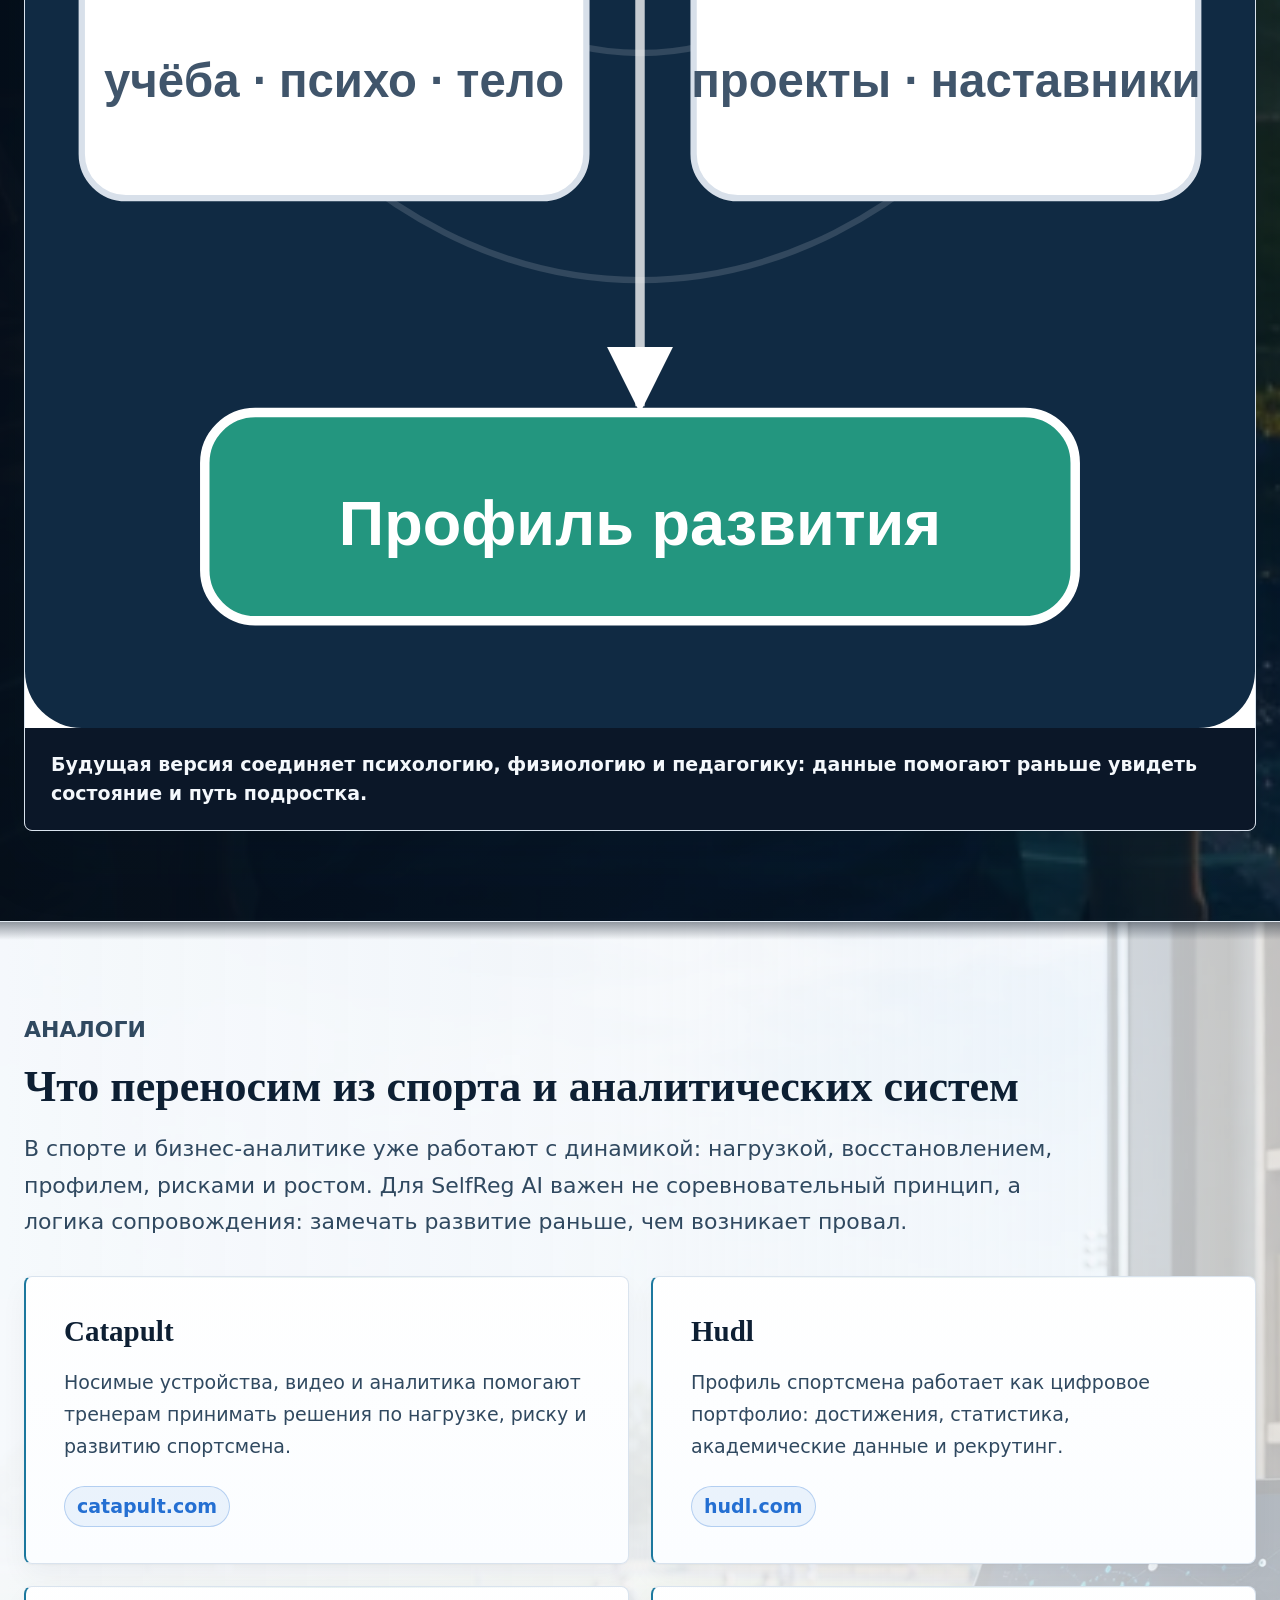
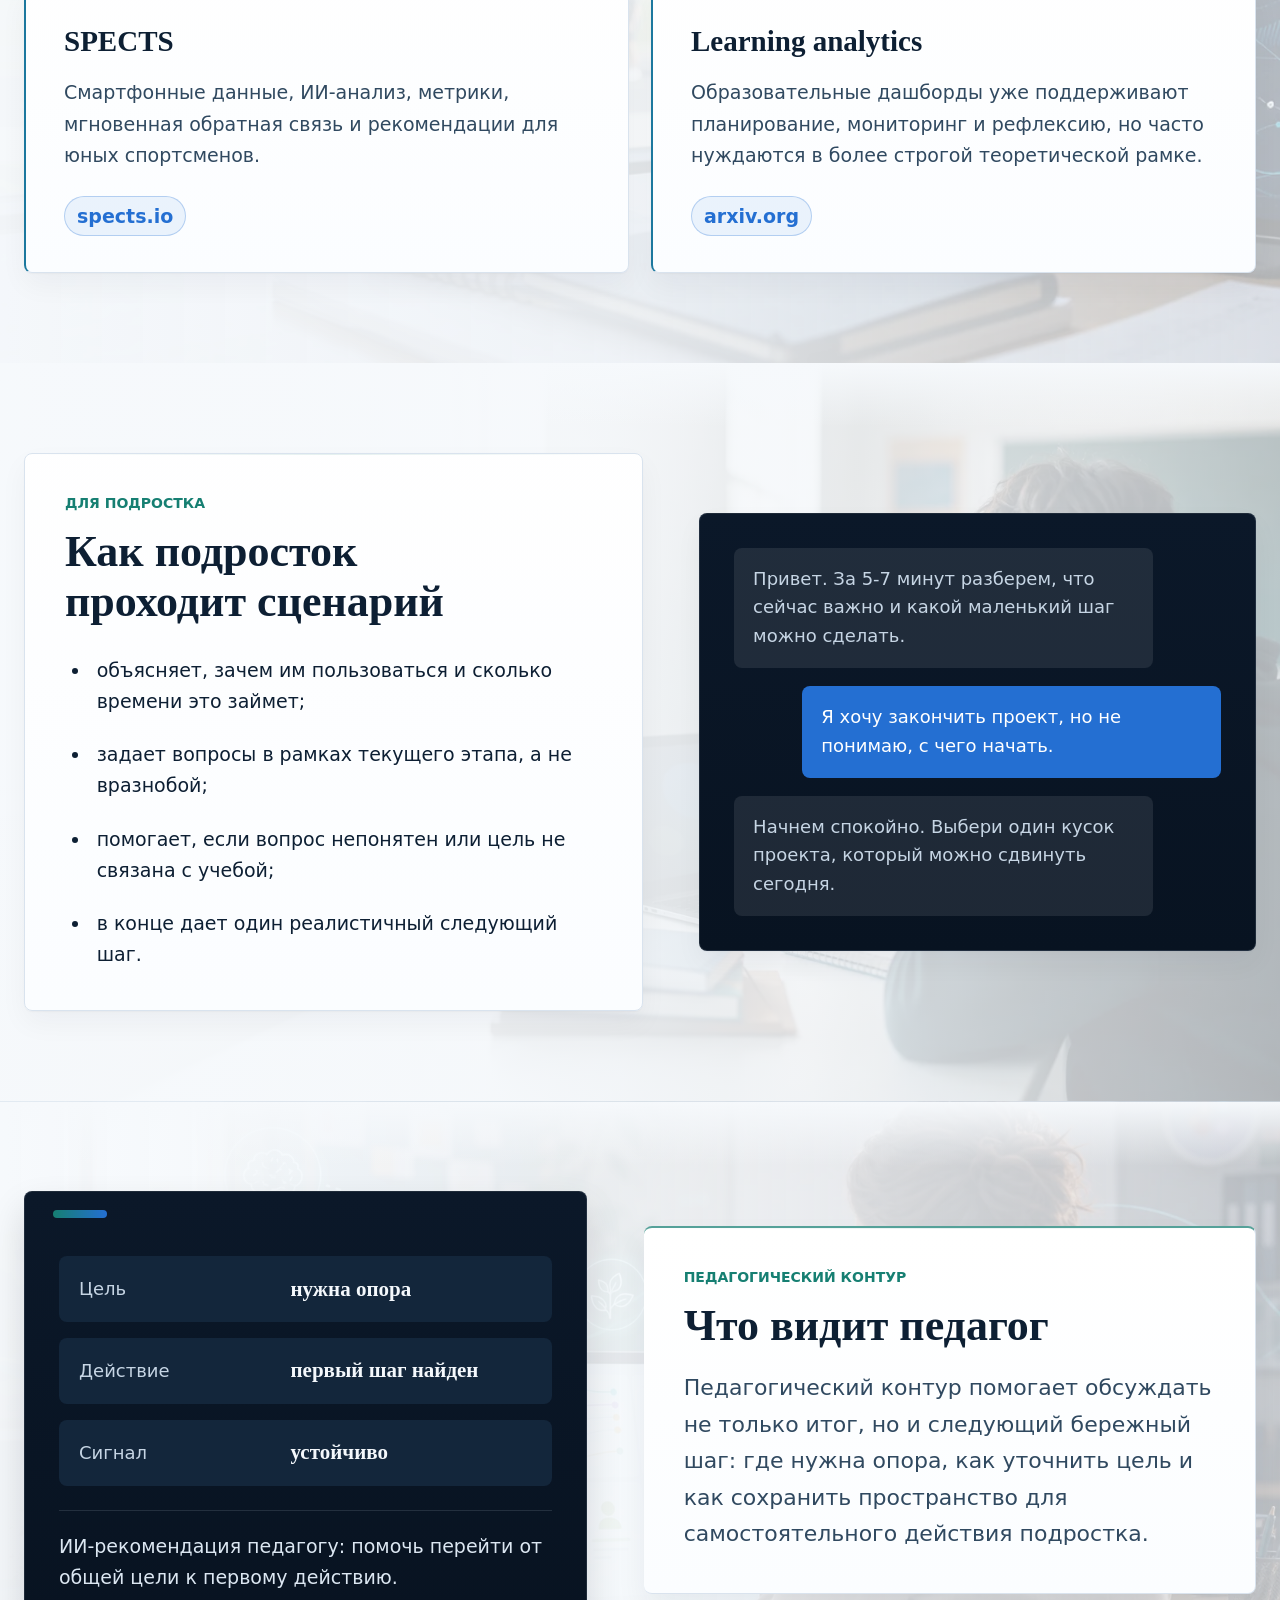
==== commit 93fa4fa4: "feat: add accessible landing motion foundation" ====
--- a/index.html
+++ b/index.html
@@ -647,6 +647,7 @@
       </div>
     </footer>
     <script src="i18n.js?v=20260714-closed-test-notices"></script>
+    <script src="motion.js?v=20260814-motion-foundation-v1"></script>
   </body>
 </html>
 
--- a/styles.css
+++ b/styles.css
@@ -206,6 +206,21 @@
   box-shadow: 0 10px 24px rgba(13, 31, 51, 0.07);
 }
 
+.site-progress {
+  position: absolute;
+  z-index: 2;
+  right: 0;
+  bottom: -1px;
+  left: 0;
+  height: 3px;
+  background: linear-gradient(90deg, var(--teal), var(--blue));
+  box-shadow: 0 0 14px color-mix(in srgb, var(--blue) 42%, transparent);
+  pointer-events: none;
+  transform: scaleX(var(--reading-progress, 0));
+  transform-origin: left center;
+  transition: transform 90ms linear;
+}
+
 .brand {
   display: inline-flex;
   align-items: center;
@@ -280,6 +295,23 @@
 nav a.is-current::after {
   opacity: 1;
   transform: scaleX(1);
+}
+
+@media (min-width: 1081px) {
+  .primary-nav a:nth-child(3) {
+    margin-right: 18px;
+  }
+
+  .primary-nav a:nth-child(3)::before {
+    content: "";
+    position: absolute;
+    top: 50%;
+    right: -18px;
+    width: 1px;
+    height: 20px;
+    background: var(--border);
+    transform: translateY(-50%);
+  }
 }
 
 .mobile-section-menu {
@@ -2460,18 +2492,38 @@
   .cards article,
   .case-grid article,
   .risk-card,
-  .media-card {
-    transition: border-color 160ms ease, box-shadow 160ms ease, transform 160ms ease;
+  .media-card,
+  .principle-card,
+  .principle-card-featured,
+  .model-stage-card,
+  .ai-role-card,
+  .scenario-card,
+  .data-grid article,
+  .cluster-grid article,
+  .flow-card,
+  .dashboard-preview,
+  .teacher-copy-panel {
+    transition: border-color 220ms ease, box-shadow 220ms ease, transform 220ms ease;
   }
 
   .problem-grid article:hover,
   .cards article:hover,
   .case-grid article:hover,
   .risk-card:hover,
-  .media-card:hover {
-    transform: translateY(-2px);
-    border-color: var(--border-strong);
-    box-shadow: var(--shadow-md);
+  .media-card:hover,
+  .principle-card:hover,
+  .principle-card-featured:hover,
+  .model-stage-card:hover,
+  .ai-role-card:hover,
+  .scenario-card:hover,
+  .data-grid article:hover,
+  .cluster-grid article:hover,
+  .flow-card:hover,
+  .dashboard-preview:hover,
+  .teacher-copy-panel:hover {
+    transform: translateY(-4px);
+    border-color: color-mix(in srgb, var(--teal) 48%, var(--border-strong));
+    box-shadow: 0 20px 44px rgba(13, 31, 51, 0.12);
   }
 }
 
@@ -3161,6 +3213,58 @@
   }
 }
 
+@keyframes motionReveal {
+  from {
+    opacity: 0;
+    transform: translateY(28px) scale(0.992);
+    filter: blur(3px);
+  }
+
+  to {
+    opacity: 1;
+    transform: translateY(0) scale(1);
+    filter: blur(0);
+  }
+}
+
+@keyframes heroPanelIn {
+  from {
+    opacity: 0;
+    transform: translateY(22px) scale(0.975);
+  }
+
+  to {
+    opacity: 1;
+    transform: translateY(0) scale(1);
+  }
+}
+
+@media (prefers-reduced-motion: no-preference) {
+  html.motion-ready .motion-reveal {
+    opacity: 0;
+  }
+
+  html.motion-ready .motion-reveal.is-revealed {
+    animation: motionReveal 680ms cubic-bezier(0.22, 1, 0.36, 1) var(--motion-delay, 0ms) both;
+  }
+
+  .hero-visual > * {
+    animation: heroPanelIn 720ms cubic-bezier(0.22, 1, 0.36, 1) both;
+  }
+
+  .hero-visual > .teacher-mockup {
+    animation-delay: 140ms;
+  }
+
+  .hero-visual > .student-phone {
+    animation-delay: 240ms;
+  }
+
+  .hero-visual > .api-key {
+    animation-delay: 360ms;
+  }
+}
+
 @media (prefers-reduced-motion: reduce) {
   *,
   *::before,
@@ -3170,4 +3274,8 @@
     animation-duration: 0.01ms;
     animation-iteration-count: 1;
   }
-}
+
+  .site-progress {
+    transition: none;
+  }
+}
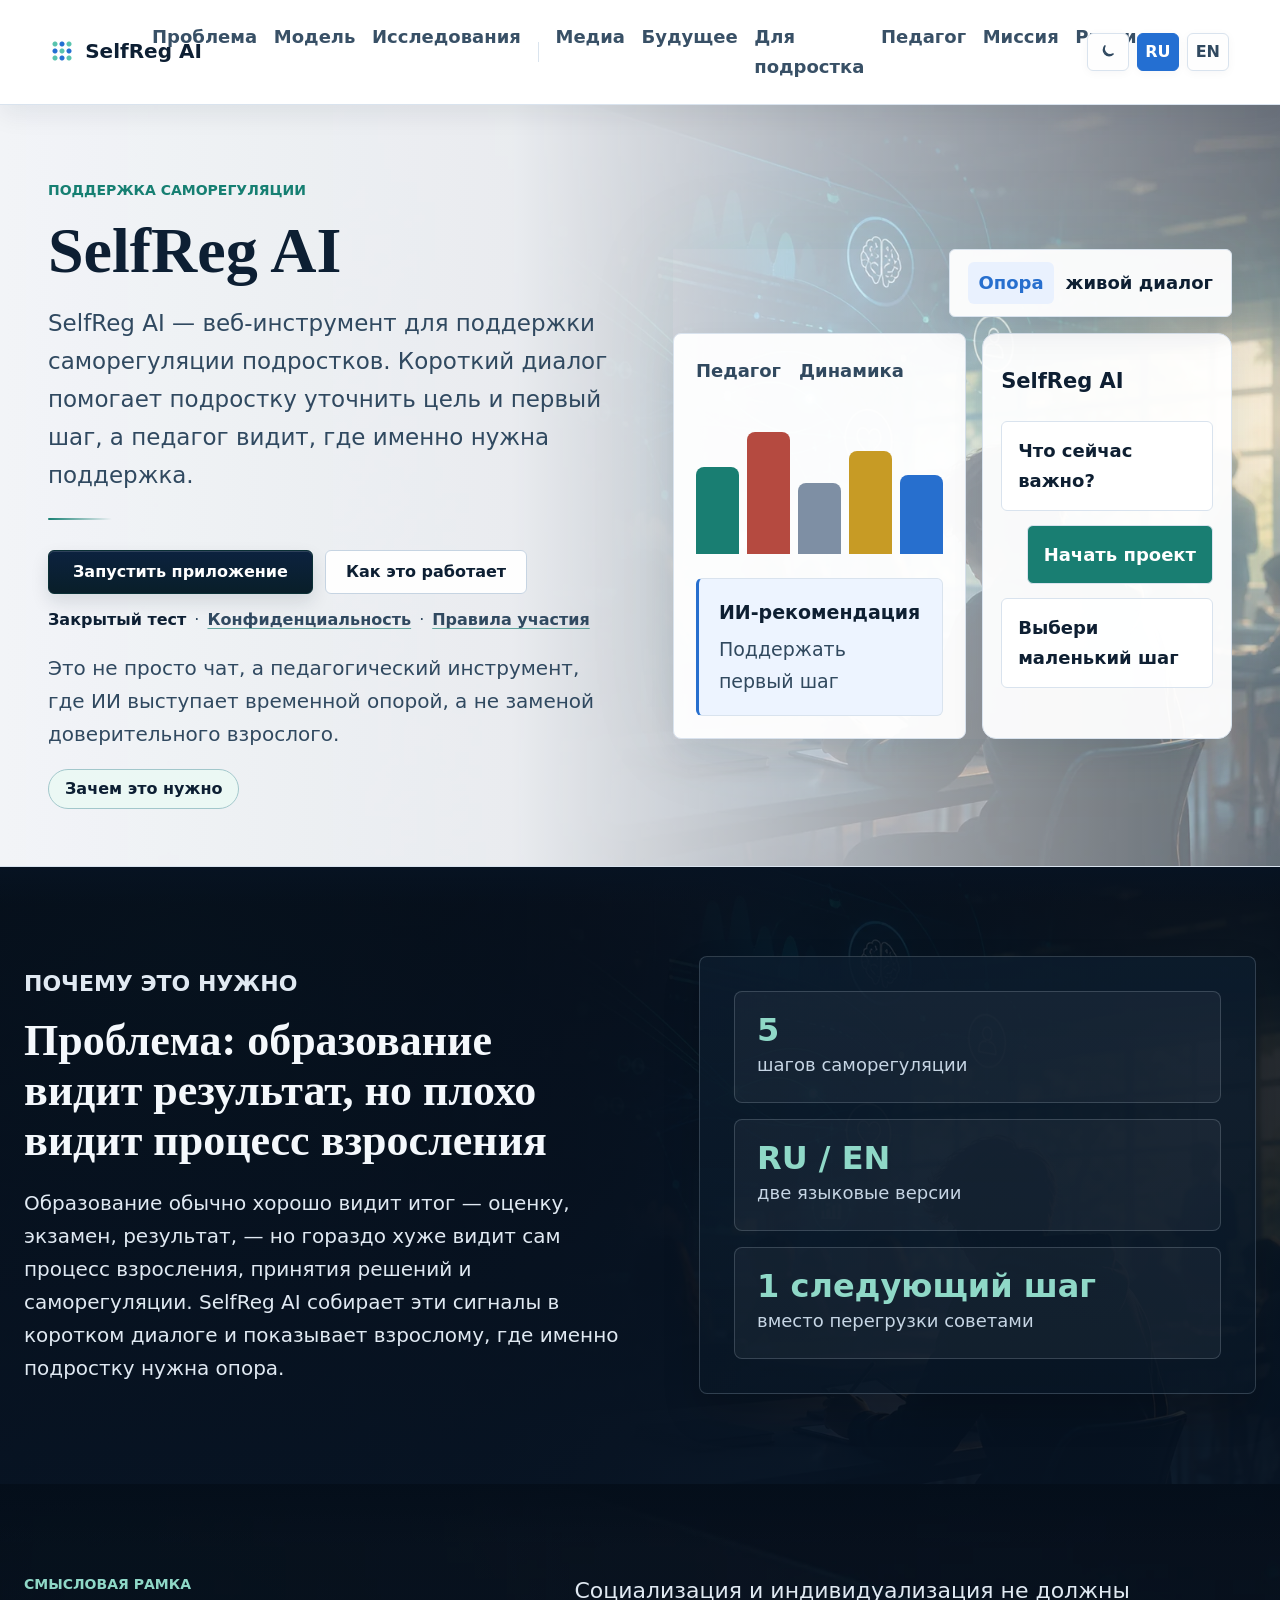
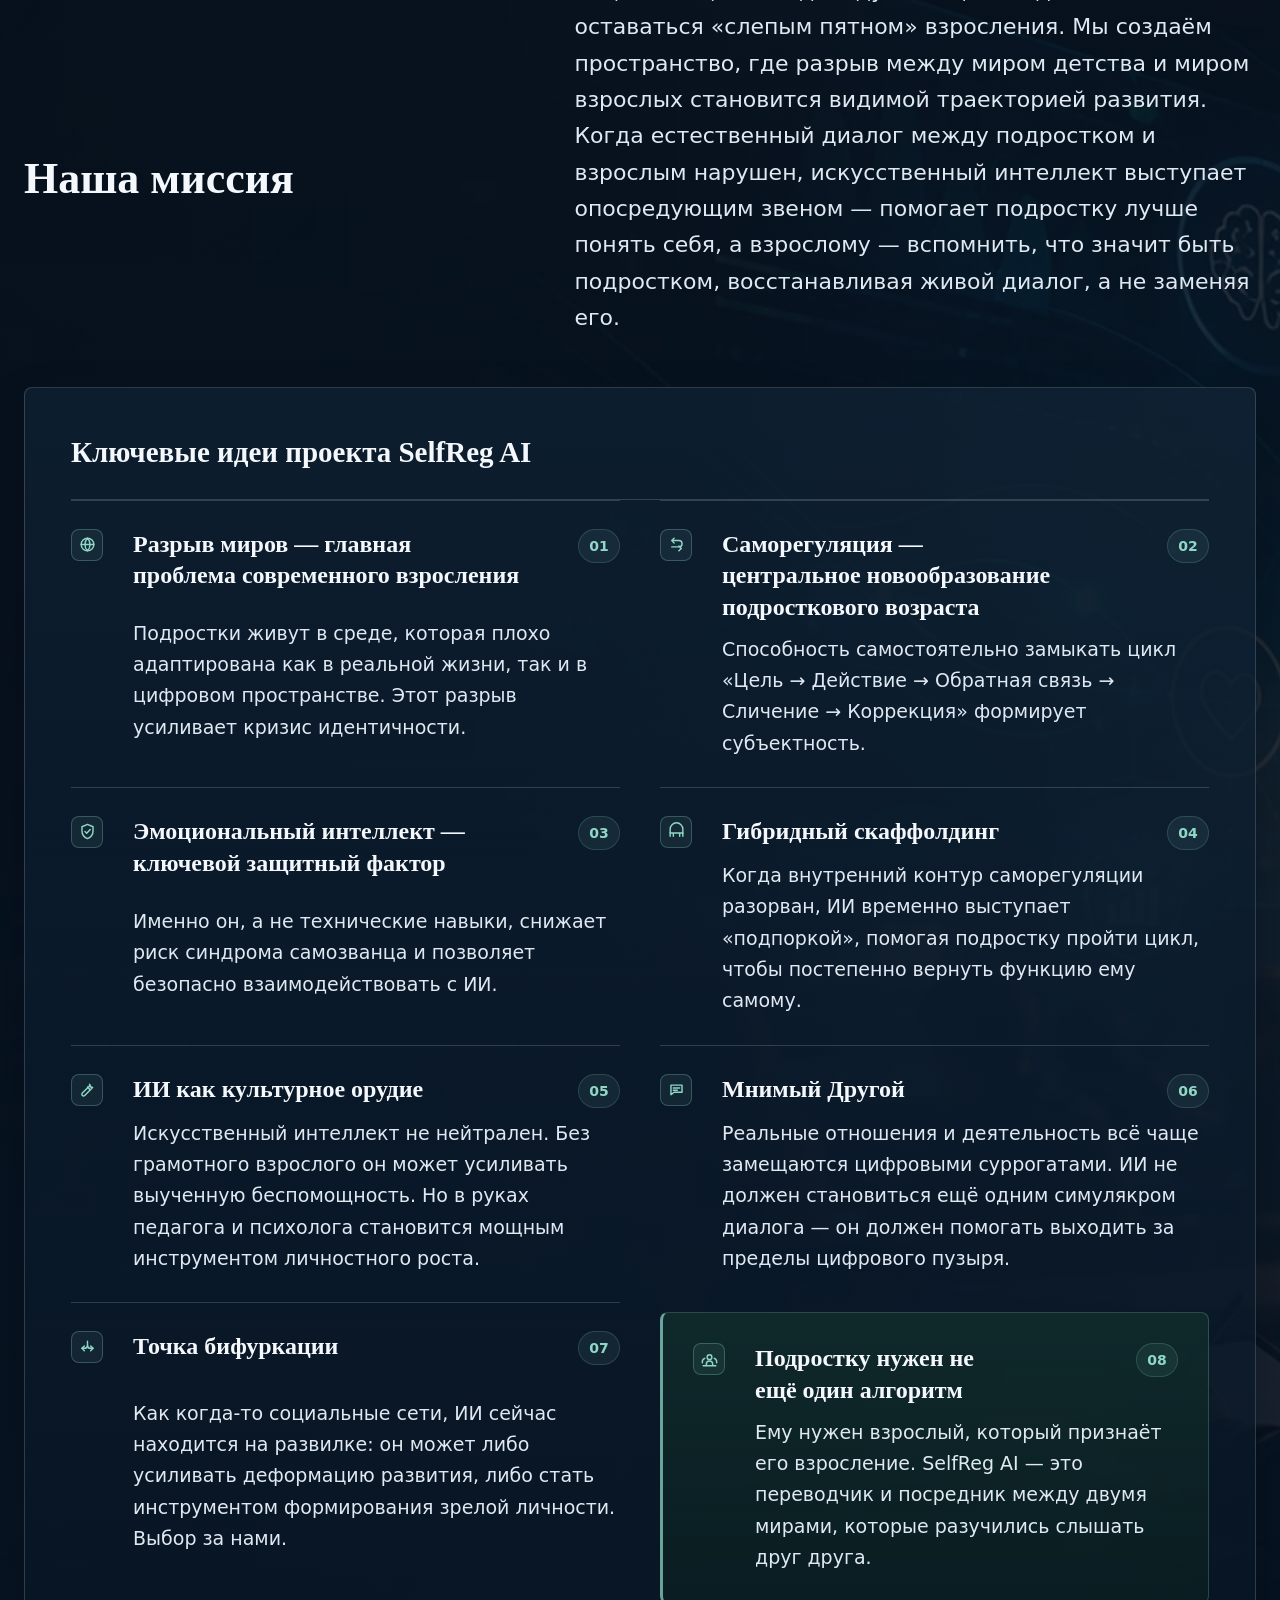
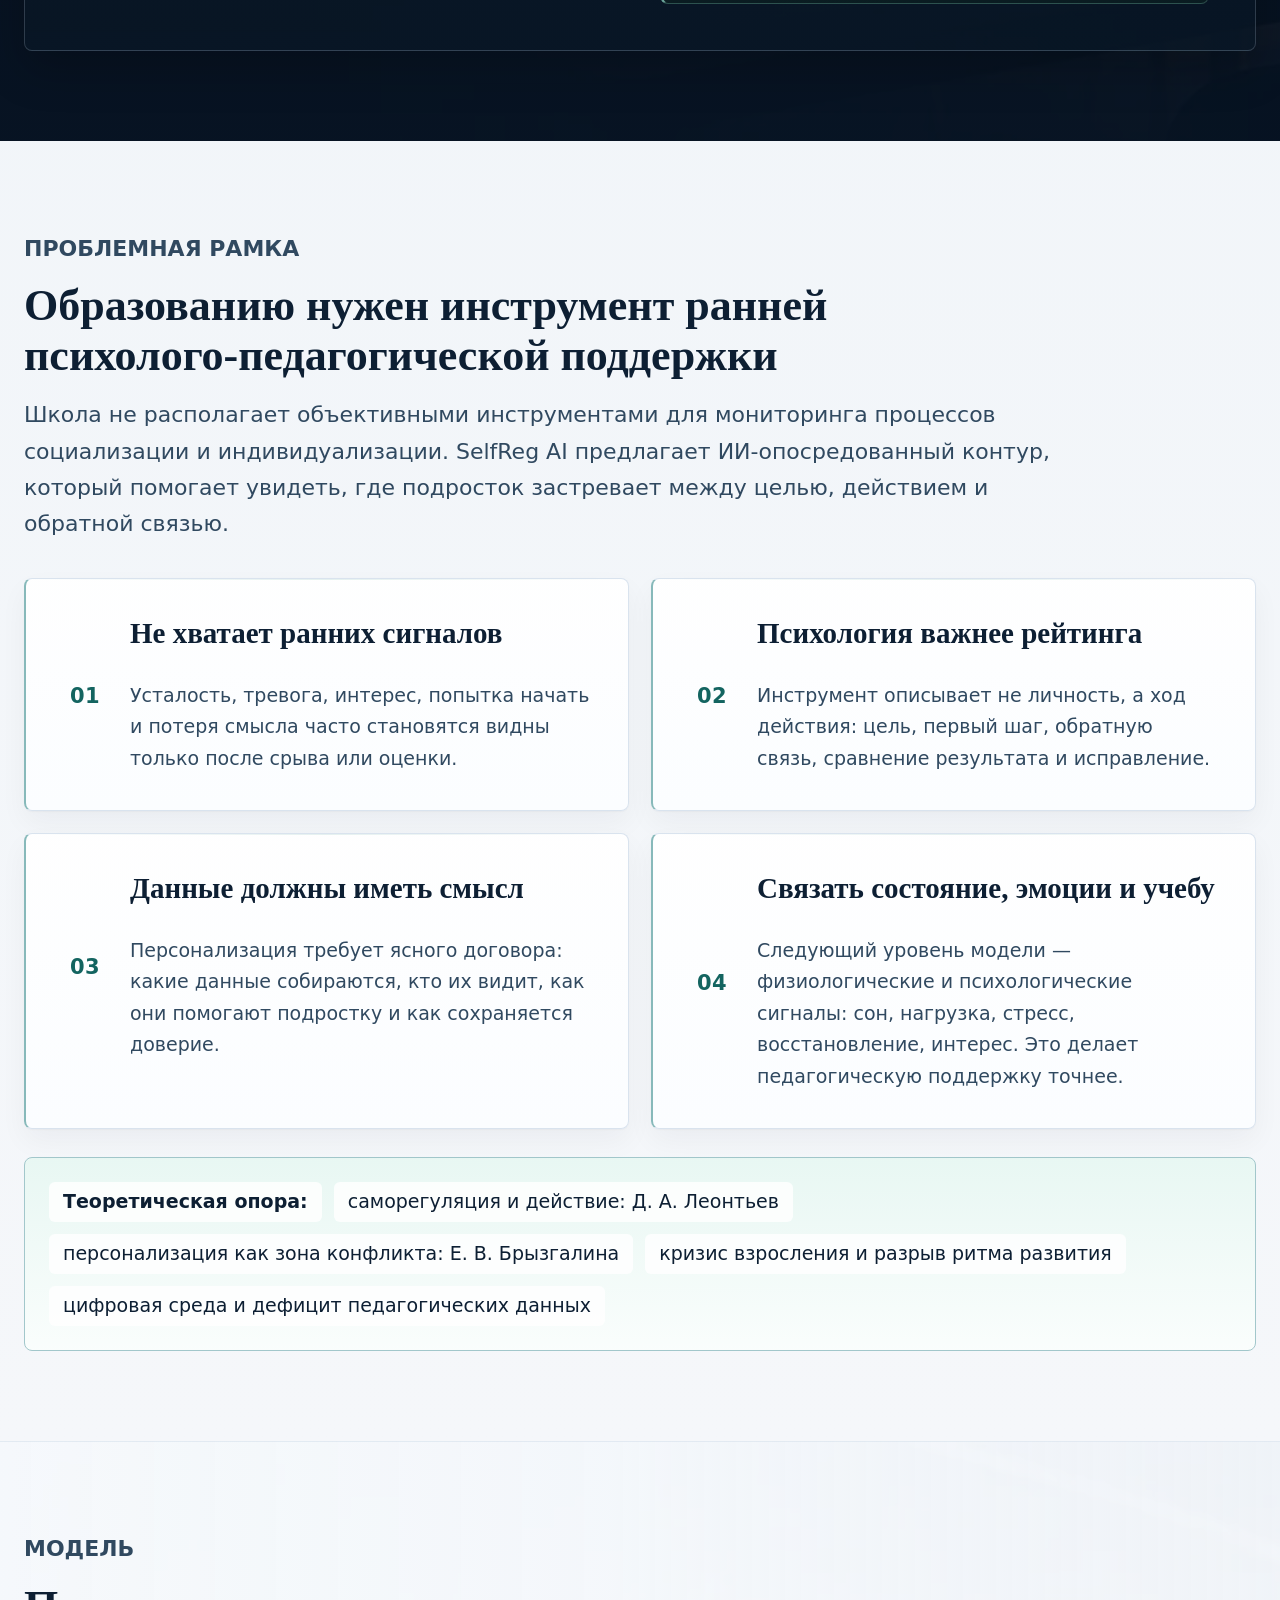
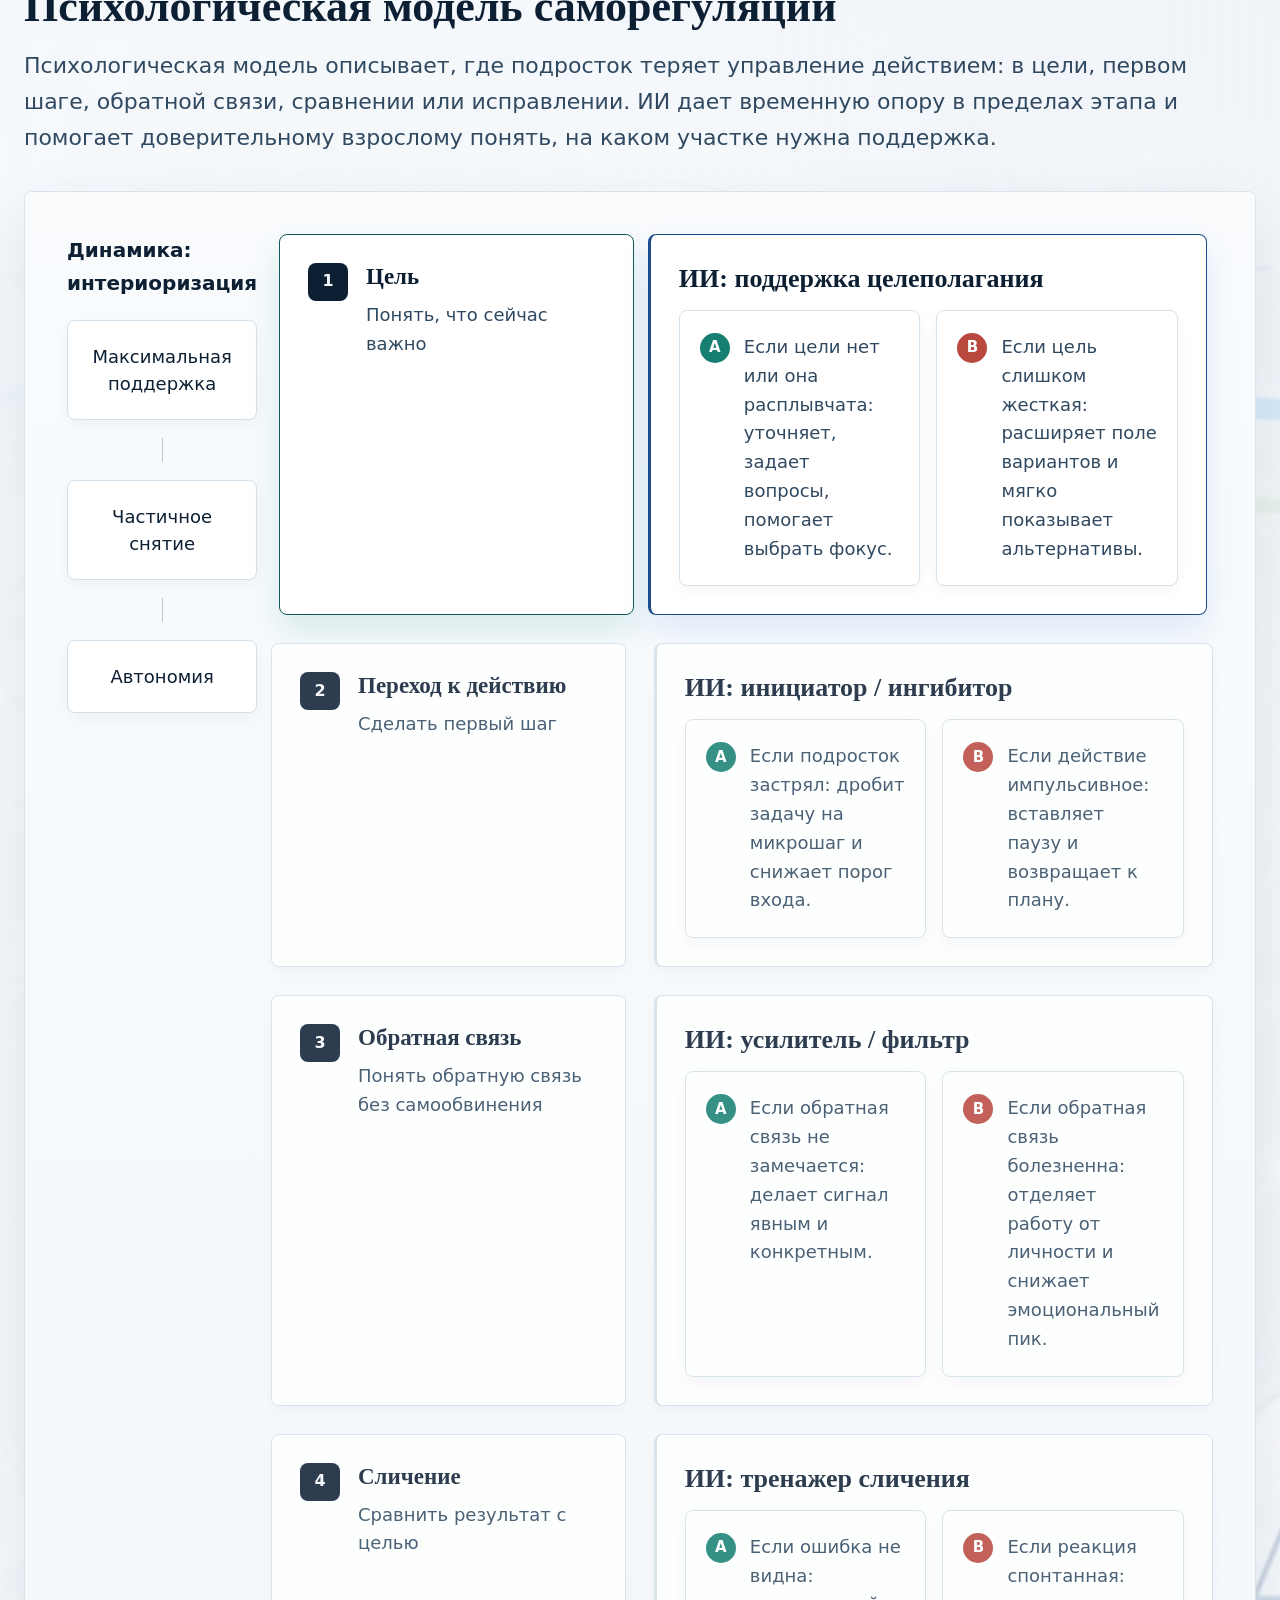
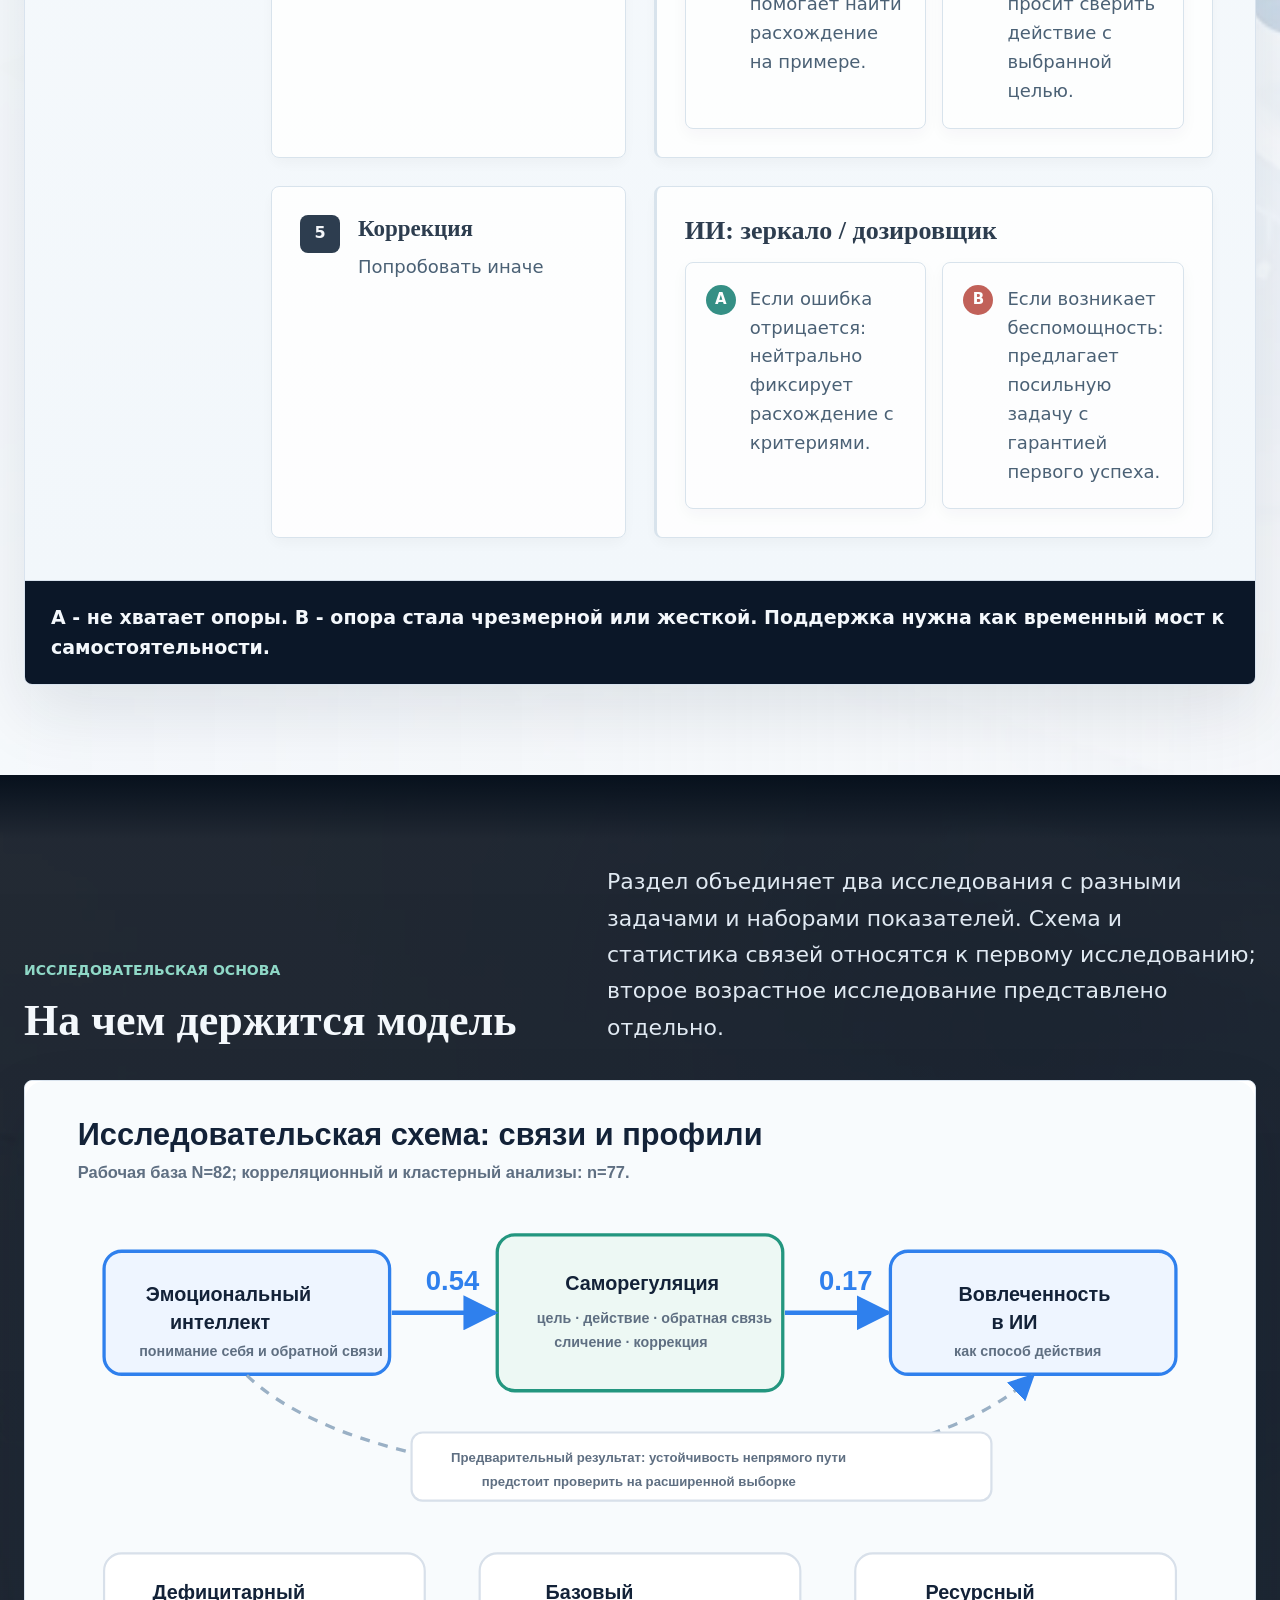
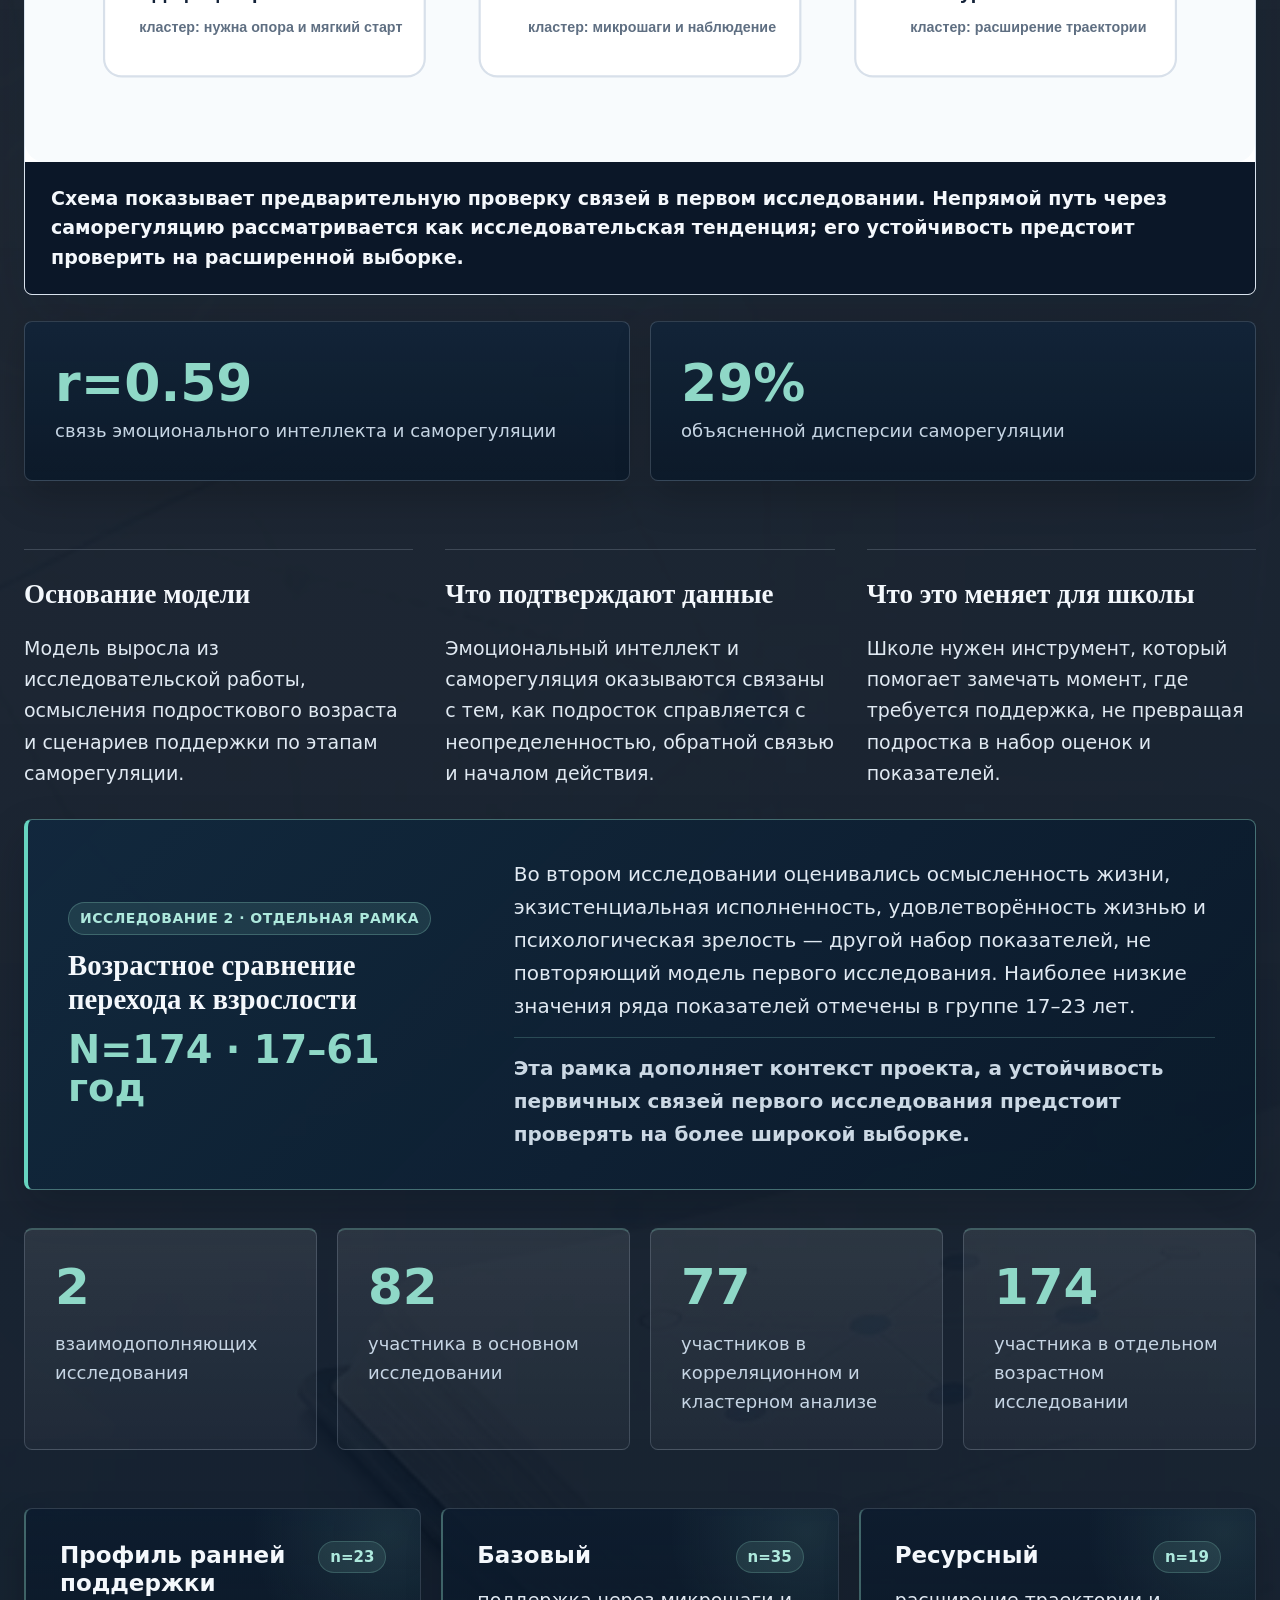
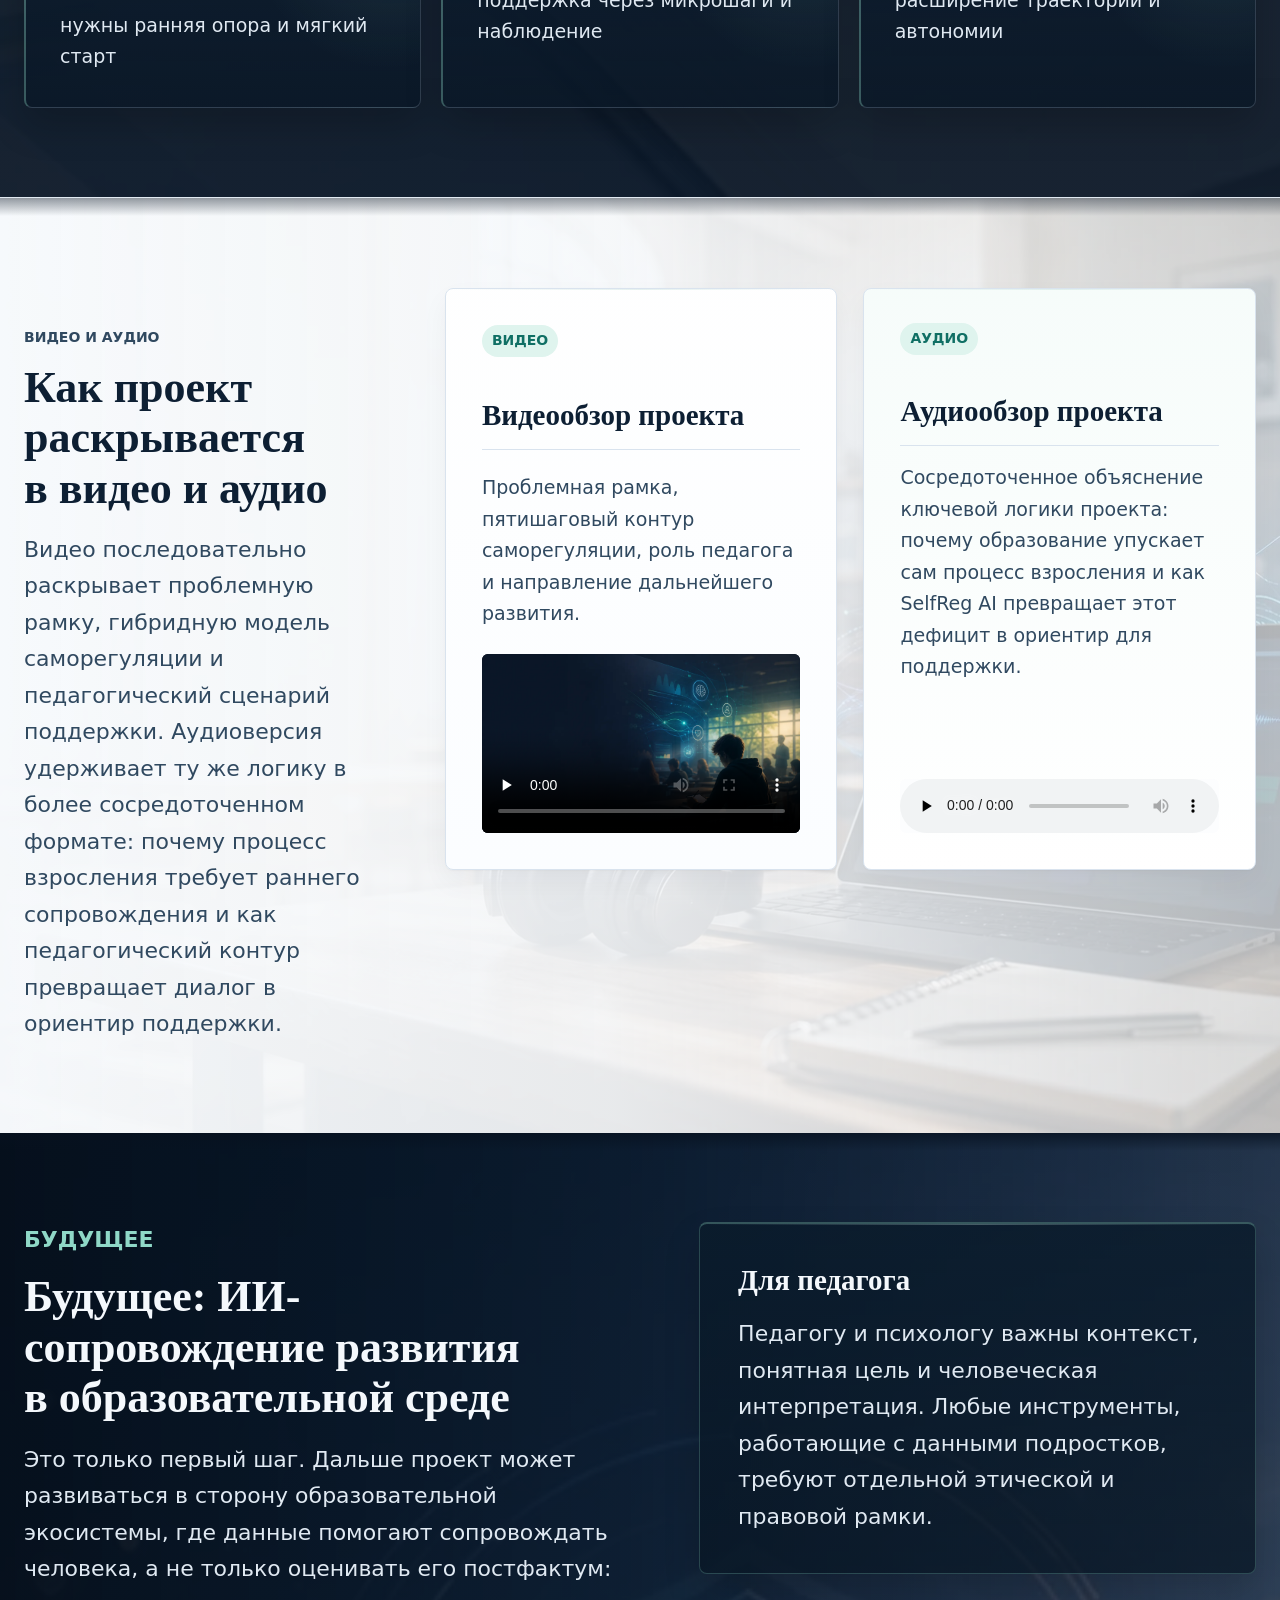
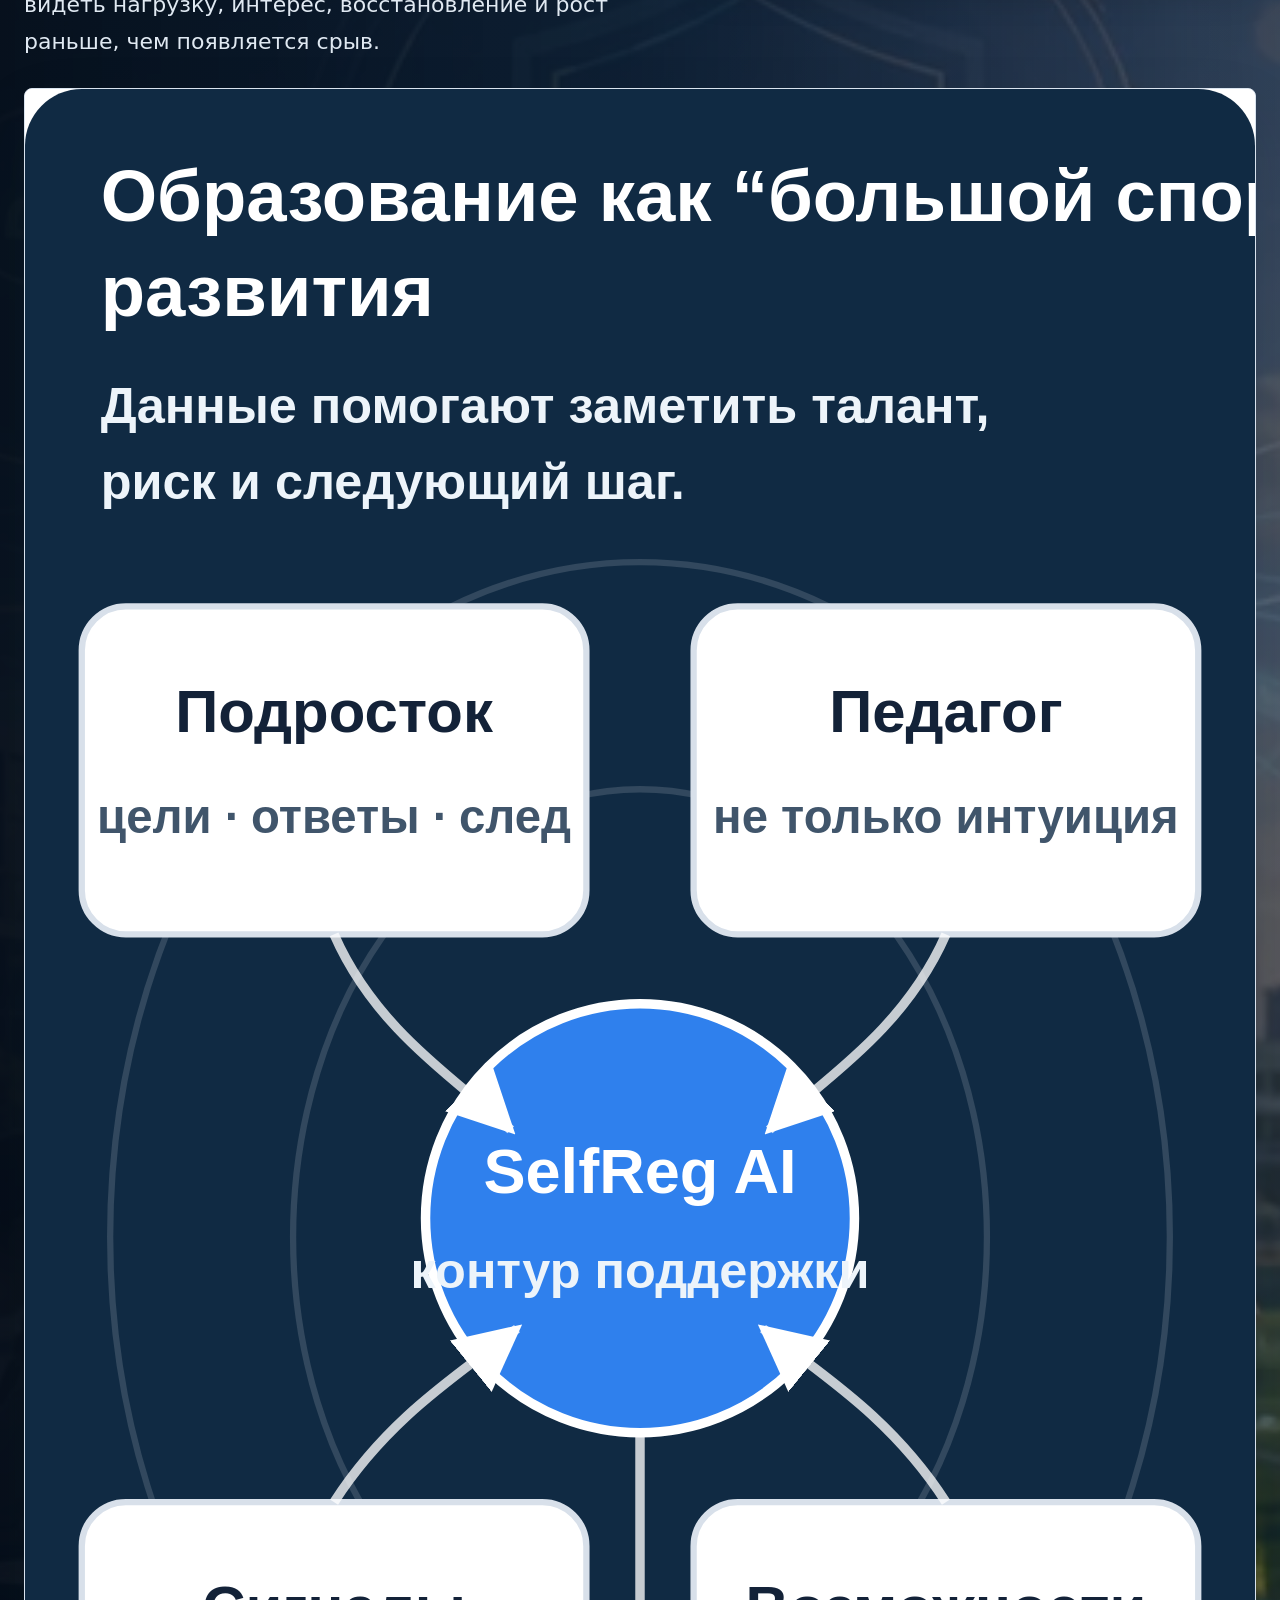
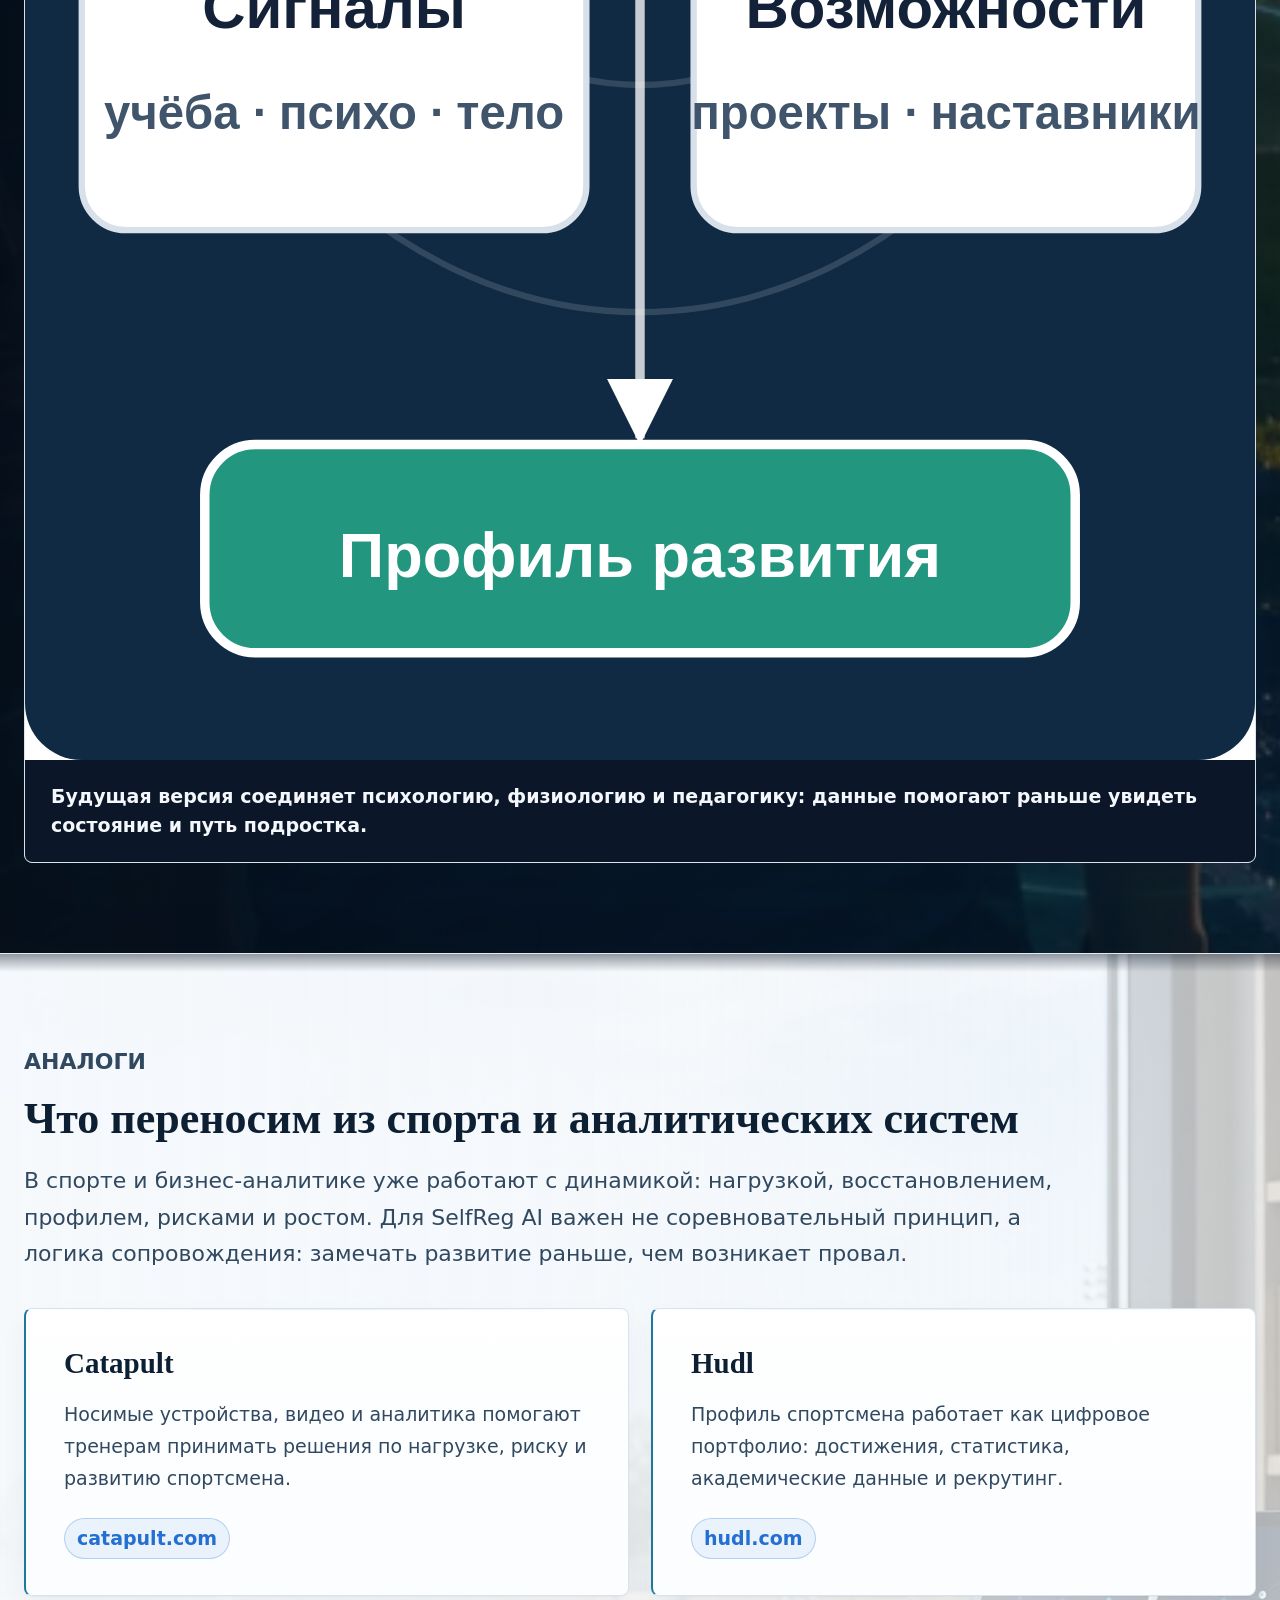
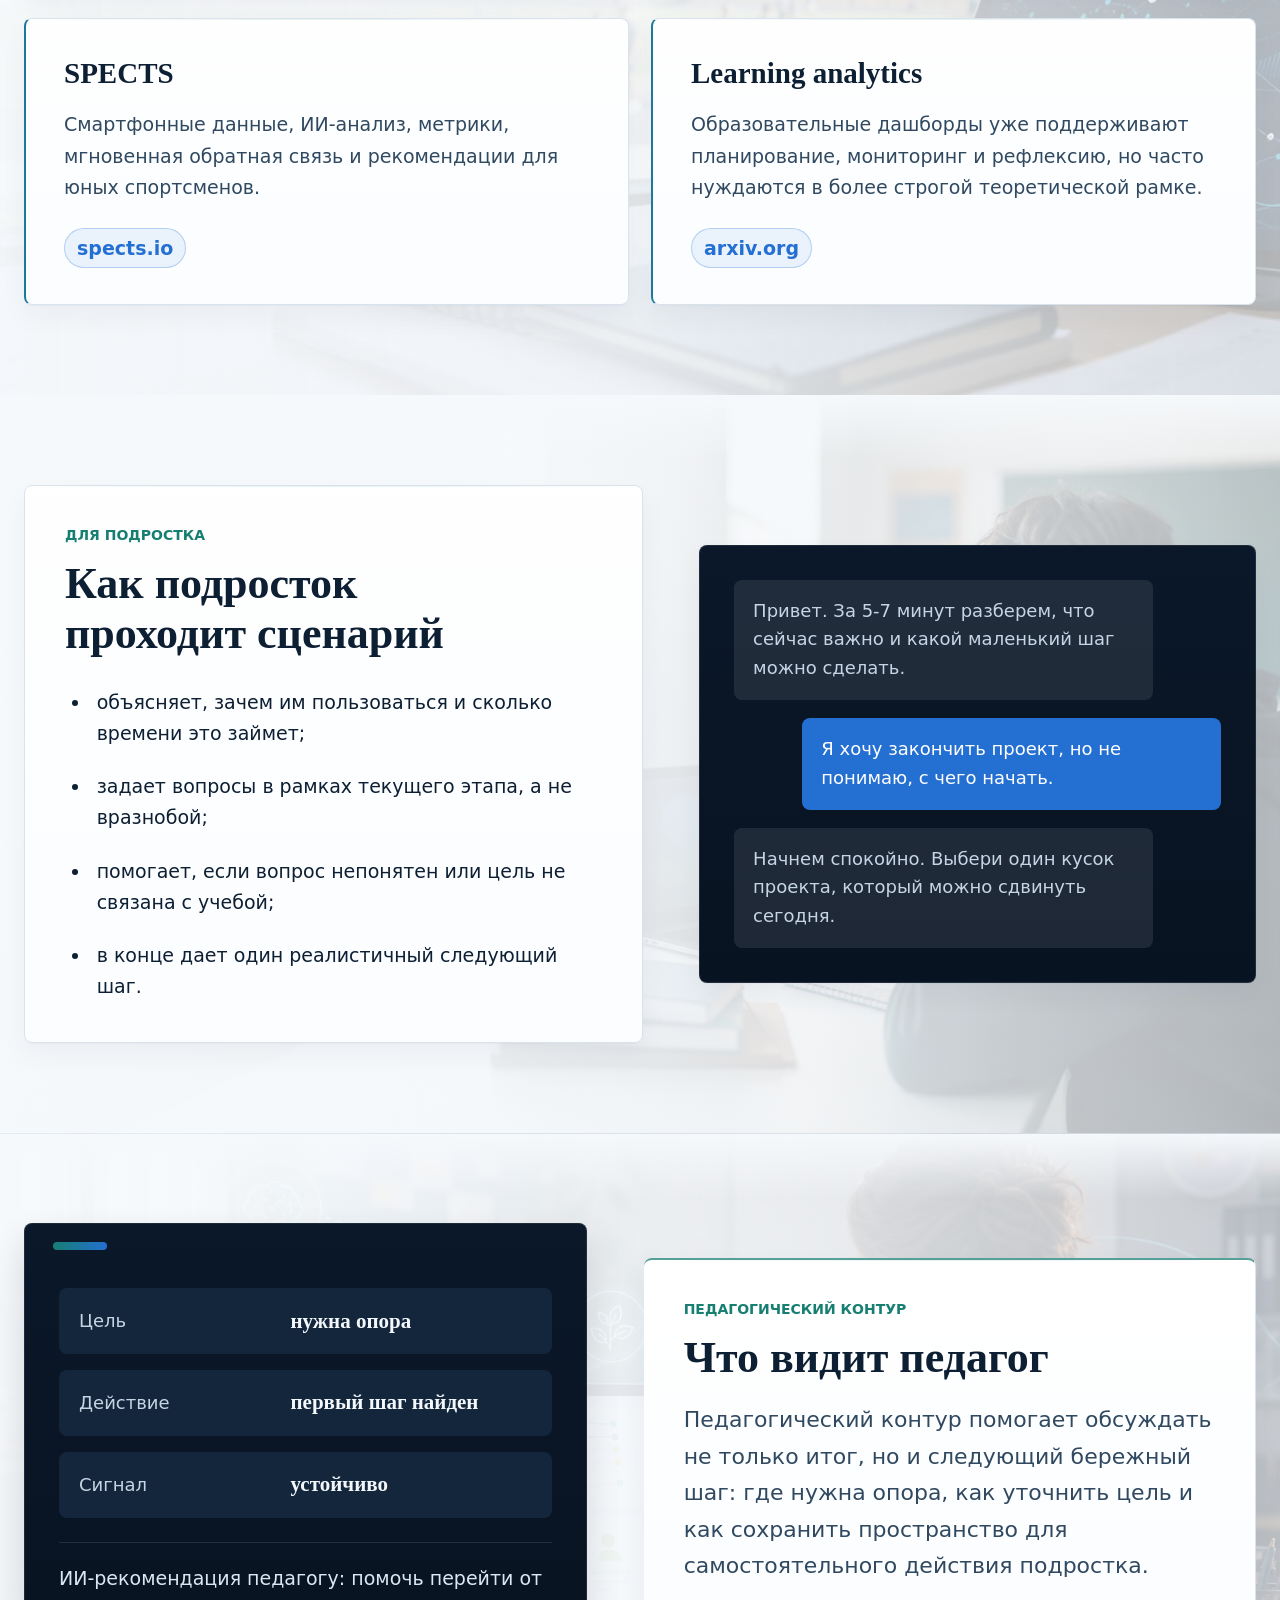
==== commit 3fdf7e07: "feat: pair self-regulation stages with AI roles" ====
--- a/index.html
+++ b/index.html
@@ -27,7 +27,7 @@
     <link rel="icon" href="favicon.svg" type="image/svg+xml" />
     <link rel="manifest" href="site.webmanifest" />
     <link rel="preload" as="image" href="assets/bg-hero-selfreg-ai.webp" />
-  <link rel="stylesheet" href="styles.css?v=20260728-hero-rhythm-v1" />
+  <link rel="stylesheet" href="styles.css?v=20261118-model-pairs-v1" />
   </head>
   <body>
     <a class="skip-link" href="#top" data-i18n="skipToContent">Перейти к содержимому</a>
@@ -281,7 +281,7 @@
                 <div class="support-arrow" aria-hidden="true"></div>
                 <div class="support-step" data-i18n="modelSupport3">Автономия</div>
               </aside>
-              <div class="model-loop-column">
+              <div class="model-pair">
                 <article class="model-stage-card">
                   <span class="stage-number">1</span>
                   <div>
@@ -289,6 +289,15 @@
                     <p data-i18n="modelStage1Text">Понять, что сейчас важно</p>
                   </div>
                 </article>
+                <article class="ai-role-card">
+                  <h3 data-i18n="modelAi1Title">ИИ: поддержка целеполагания</h3>
+                  <div class="ab-grid">
+                    <div class="ab-item ab-a"><b>A</b><span data-i18n="model1AText">Если цели нет или она расплывчата: уточняет, задает вопросы, помогает выбрать фокус.</span></div>
+                    <div class="ab-item ab-b"><b>B</b><span data-i18n="model1BText">Если цель слишком жесткая: расширяет поле вариантов и мягко показывает альтернативы.</span></div>
+                  </div>
+                </article>
+              </div>
+              <div class="model-pair">
                 <article class="model-stage-card">
                   <span class="stage-number">2</span>
                   <div>
@@ -296,6 +305,15 @@
                     <p data-i18n="modelStage2Text">Сделать первый шаг</p>
                   </div>
                 </article>
+                <article class="ai-role-card">
+                  <h3 data-i18n="modelAi2Title">ИИ: инициатор / ингибитор</h3>
+                  <div class="ab-grid">
+                    <div class="ab-item ab-a"><b>A</b><span data-i18n="model2AText">Если подросток застрял: дробит задачу на микрошаг и снижает порог входа.</span></div>
+                    <div class="ab-item ab-b"><b>B</b><span data-i18n="model2BText">Если действие импульсивное: вставляет паузу и возвращает к плану.</span></div>
+                  </div>
+                </article>
+              </div>
+              <div class="model-pair">
                 <article class="model-stage-card">
                   <span class="stage-number">3</span>
                   <div>
@@ -303,6 +321,15 @@
                     <p data-i18n="modelStage3Text">Понять обратную связь без самообвинения</p>
                   </div>
                 </article>
+                <article class="ai-role-card">
+                  <h3 data-i18n="modelAi3Title">ИИ: усилитель / фильтр</h3>
+                  <div class="ab-grid">
+                    <div class="ab-item ab-a"><b>A</b><span data-i18n="model3AText">Если обратная связь не замечается: делает сигнал явным и конкретным.</span></div>
+                    <div class="ab-item ab-b"><b>B</b><span data-i18n="model3BText">Если обратная связь болезненна: отделяет работу от личности и снижает эмоциональный пик.</span></div>
+                  </div>
+                </article>
+              </div>
+              <div class="model-pair">
                 <article class="model-stage-card">
                   <span class="stage-number">4</span>
                   <div>
@@ -310,41 +337,20 @@
                     <p data-i18n="modelStage4Text">Сравнить результат с целью</p>
                   </div>
                 </article>
+                <article class="ai-role-card">
+                  <h3 data-i18n="modelAi4Title">ИИ: тренажер сличения</h3>
+                  <div class="ab-grid">
+                    <div class="ab-item ab-a"><b>A</b><span data-i18n="model4AText">Если ошибка не видна: помогает найти расхождение на примере.</span></div>
+                    <div class="ab-item ab-b"><b>B</b><span data-i18n="model4BText">Если реакция спонтанная: просит сверить действие с выбранной целью.</span></div>
+                  </div>
+                </article>
+              </div>
+              <div class="model-pair">
                 <article class="model-stage-card">
                   <span class="stage-number">5</span>
                   <div>
                     <h3 data-i18n="modelStage5Title">Коррекция</h3>
                     <p data-i18n="modelStage5Text">Попробовать иначе</p>
-                  </div>
-                </article>
-              </div>
-              <div class="model-ai-column">
-                <article class="ai-role-card">
-                  <h3 data-i18n="modelAi1Title">ИИ: поддержка целеполагания</h3>
-                  <div class="ab-grid">
-                    <div class="ab-item ab-a"><b>A</b><span data-i18n="model1AText">Если цели нет или она расплывчата: уточняет, задает вопросы, помогает выбрать фокус.</span></div>
-                    <div class="ab-item ab-b"><b>B</b><span data-i18n="model1BText">Если цель слишком жесткая: расширяет поле вариантов и мягко показывает альтернативы.</span></div>
-                  </div>
-                </article>
-                <article class="ai-role-card">
-                  <h3 data-i18n="modelAi2Title">ИИ: инициатор / ингибитор</h3>
-                  <div class="ab-grid">
-                    <div class="ab-item ab-a"><b>A</b><span data-i18n="model2AText">Если подросток застрял: дробит задачу на микрошаг и снижает порог входа.</span></div>
-                    <div class="ab-item ab-b"><b>B</b><span data-i18n="model2BText">Если действие импульсивное: вставляет паузу и возвращает к плану.</span></div>
-                  </div>
-                </article>
-                <article class="ai-role-card">
-                  <h3 data-i18n="modelAi3Title">ИИ: усилитель / фильтр</h3>
-                  <div class="ab-grid">
-                    <div class="ab-item ab-a"><b>A</b><span data-i18n="model3AText">Если обратная связь не замечается: делает сигнал явным и конкретным.</span></div>
-                    <div class="ab-item ab-b"><b>B</b><span data-i18n="model3BText">Если обратная связь болезненна: отделяет работу от личности и снижает эмоциональный пик.</span></div>
-                  </div>
-                </article>
-                <article class="ai-role-card">
-                  <h3 data-i18n="modelAi4Title">ИИ: тренажер сличения</h3>
-                  <div class="ab-grid">
-                    <div class="ab-item ab-a"><b>A</b><span data-i18n="model4AText">Если ошибка не видна: помогает найти расхождение на примере.</span></div>
-                    <div class="ab-item ab-b"><b>B</b><span data-i18n="model4BText">Если реакция спонтанная: просит сверить действие с выбранной целью.</span></div>
                   </div>
                 </article>
                 <article class="ai-role-card">
@@ -647,7 +653,7 @@
       </div>
     </footer>
     <script src="i18n.js?v=20260714-closed-test-notices"></script>
-    <script src="motion.js?v=20260814-motion-foundation-v1"></script>
+    <script src="motion.js?v=20261118-model-pairs-v1"></script>
   </body>
 </html>
 
--- a/styles.css
+++ b/styles.css
@@ -1475,12 +1475,15 @@
   font-weight: 720;
 }
 
-.model-support-rail,
-.model-loop-column,
-.model-ai-column {
-  display: grid;
+.model-support-rail {
+  display: grid;
+  grid-row: span 5;
   gap: 20px;
   align-content: start;
+}
+
+.model-pair {
+  display: contents;
 }
 
 .support-step {
@@ -2527,6 +2530,41 @@
   }
 }
 
+.model-detail.model-interactive .model-stage-card:focus-visible {
+  outline: 3px solid color-mix(in srgb, var(--blue) 72%, #ffffff);
+  outline-offset: 4px;
+}
+
+.model-detail.model-interactive .model-stage-card.is-stage-active {
+  border-color: color-mix(in srgb, var(--teal) 62%, #0d1f33);
+  box-shadow: 0 16px 32px rgba(20, 136, 125, 0.14);
+}
+
+.model-detail.model-interactive .ai-role-card.is-stage-active {
+  border-color: color-mix(in srgb, var(--blue) 56%, #0d1f33);
+  box-shadow: 0 16px 32px rgba(47, 116, 215, 0.12);
+}
+
+@media (prefers-reduced-motion: no-preference) {
+  .model-detail.model-interactive .model-stage-card,
+  .model-detail.model-interactive .ai-role-card {
+    transition: border-color 220ms ease, box-shadow 220ms ease, opacity 220ms ease, transform 220ms ease;
+  }
+
+  .model-detail.model-interactive.has-active-stage .model-stage-card:not(.is-stage-active),
+  .model-detail.model-interactive.has-active-stage .ai-role-card:not(.is-stage-active) {
+    opacity: 0.86;
+  }
+
+  .model-detail.model-interactive .model-stage-card.is-stage-active {
+    transform: translateX(8px);
+  }
+
+  .model-detail.model-interactive .ai-role-card.is-stage-active {
+    transform: translateX(-6px);
+  }
+}
+
 @media (max-width: 1180px) {
   .problem-grid,
   .cards,
@@ -2543,8 +2581,14 @@
   }
 
   .model-support-rail {
+    grid-row: auto;
     grid-template-columns: repeat(3, minmax(0, 1fr));
     align-items: stretch;
+  }
+
+  .model-pair {
+    display: grid;
+    gap: 12px;
   }
 
   .research-notes {
